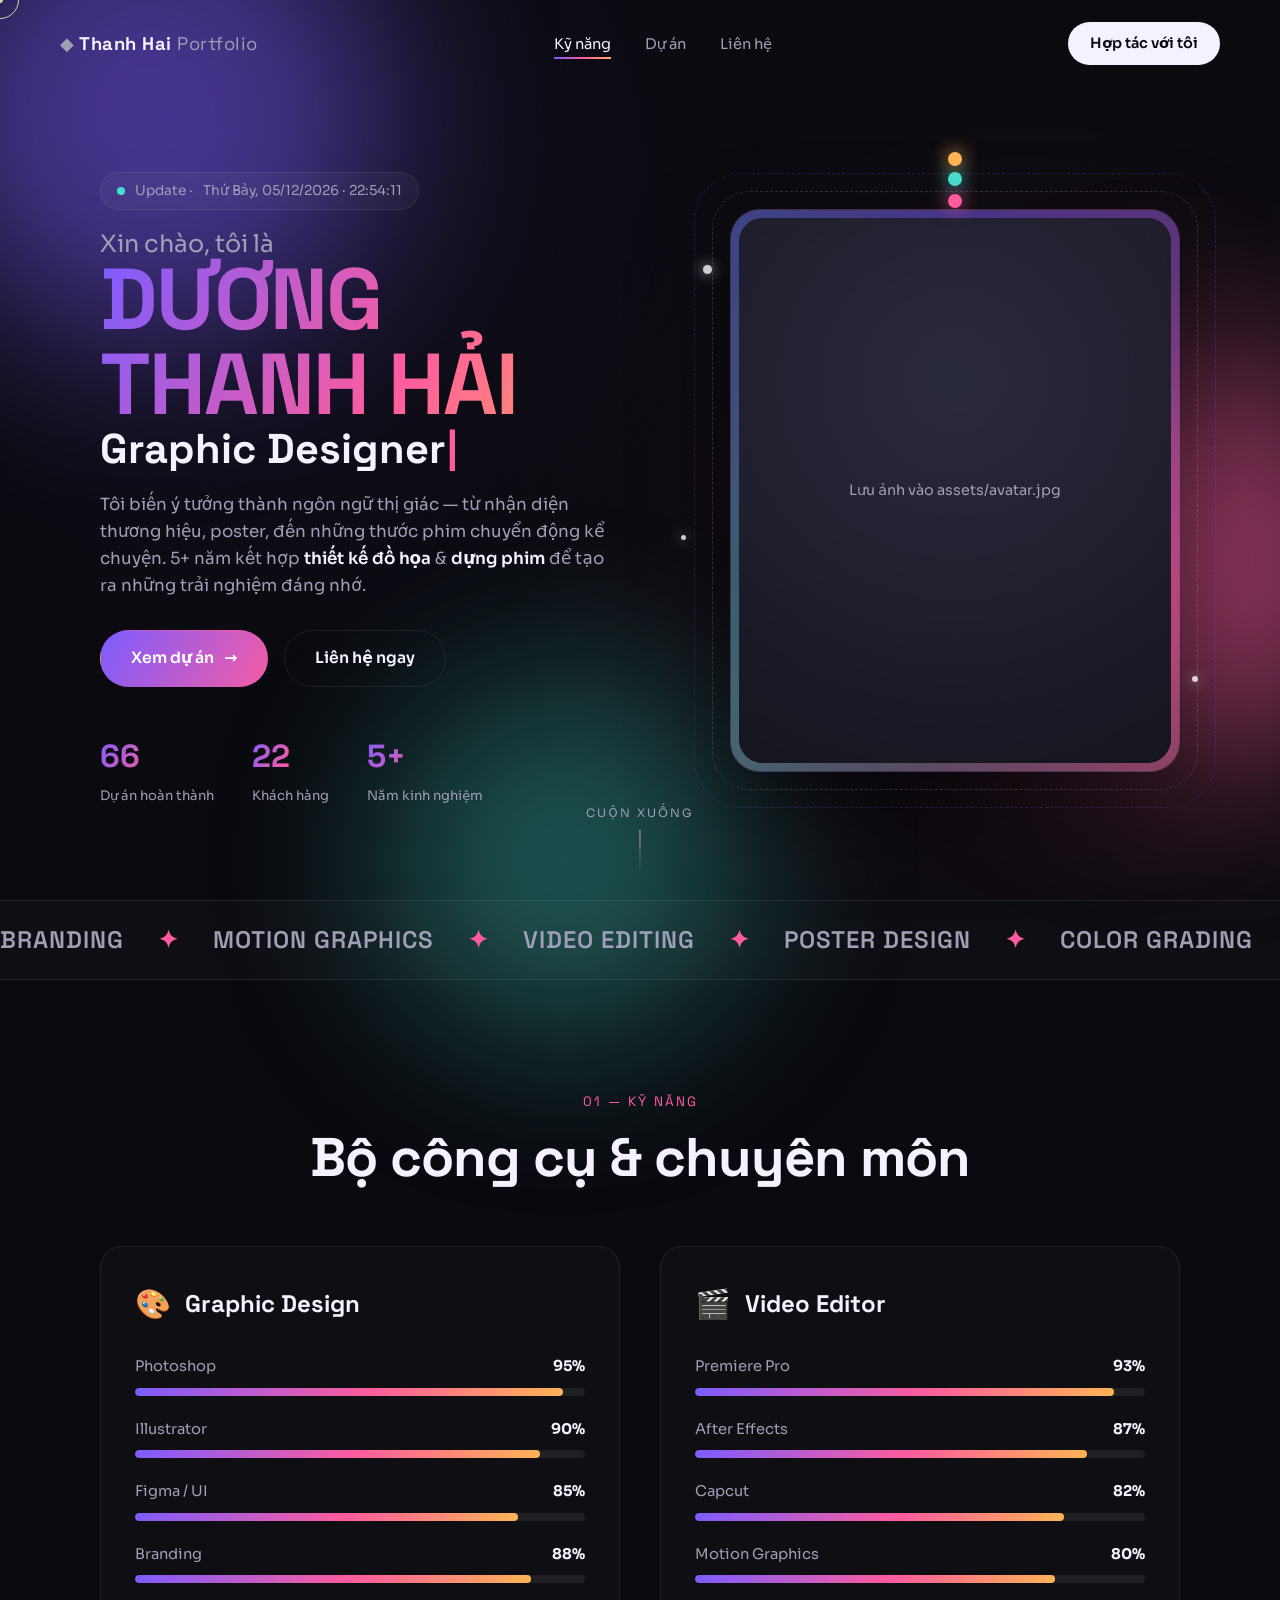
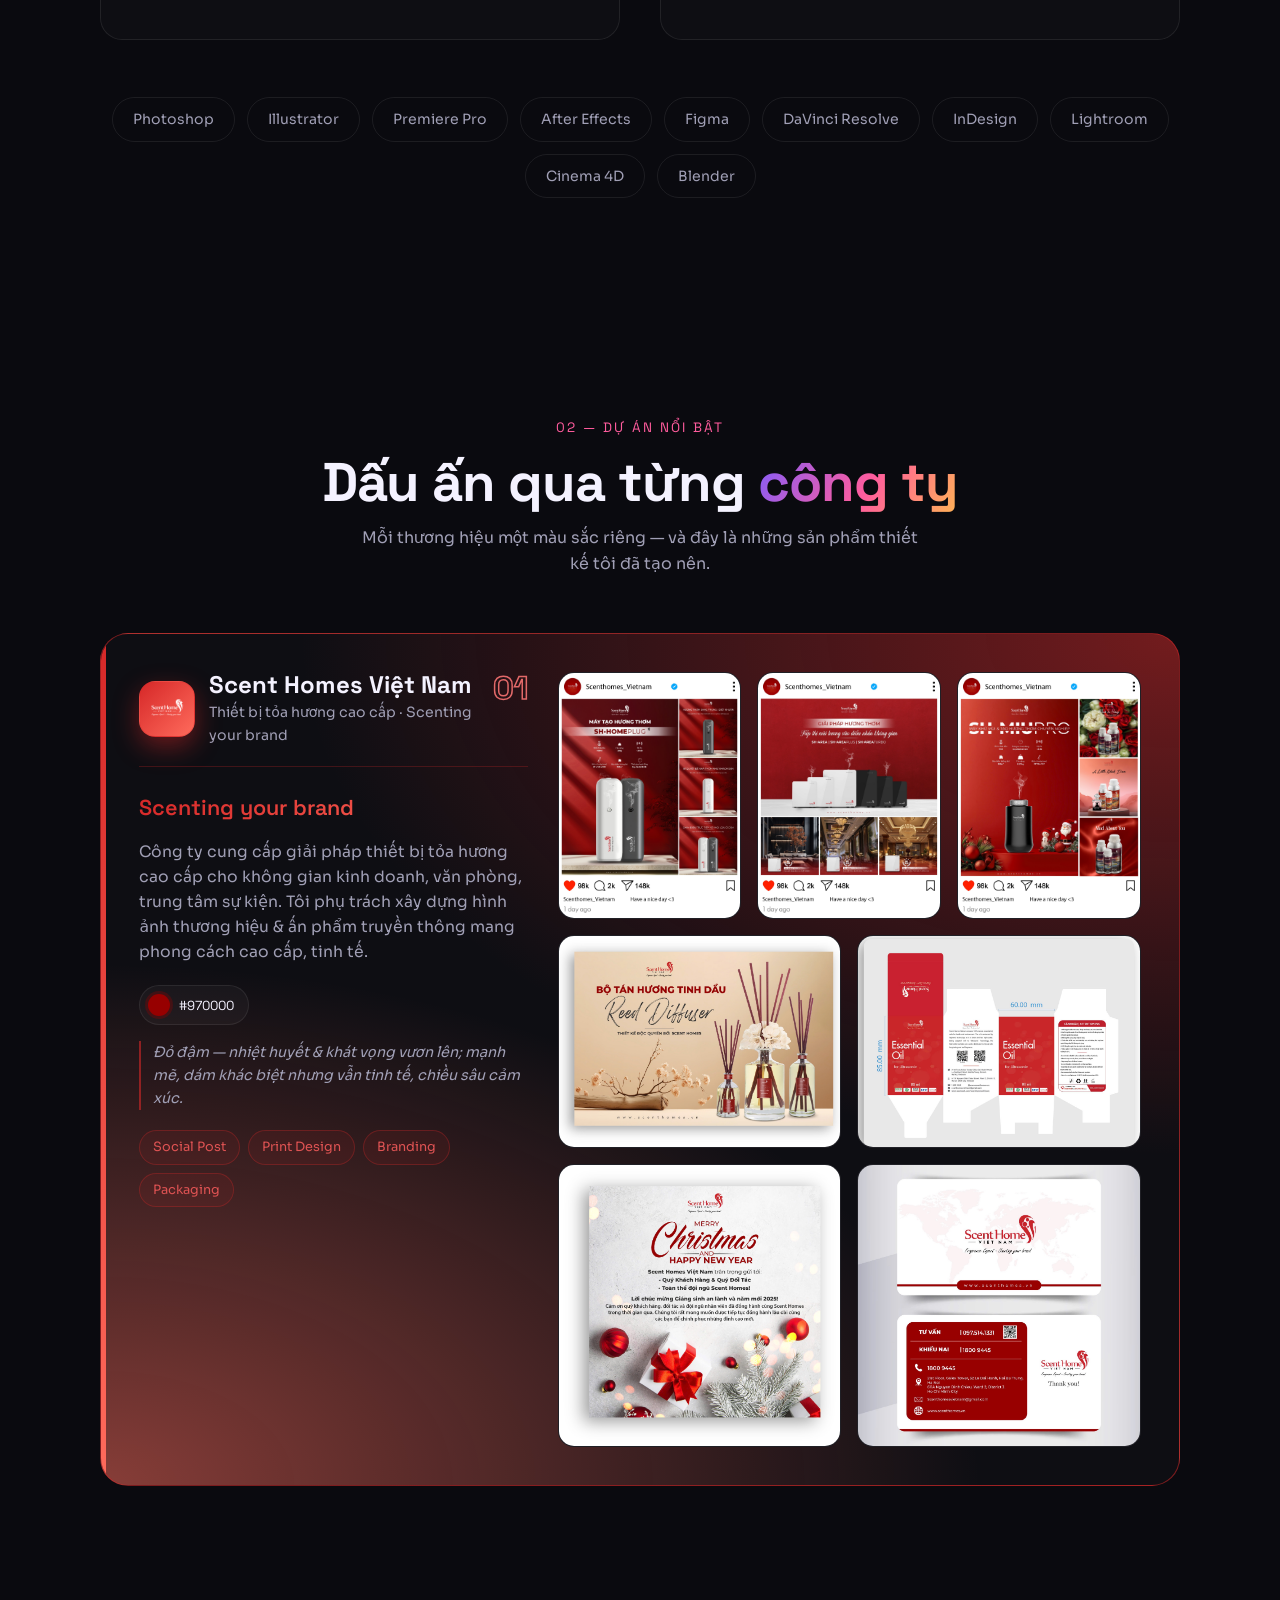
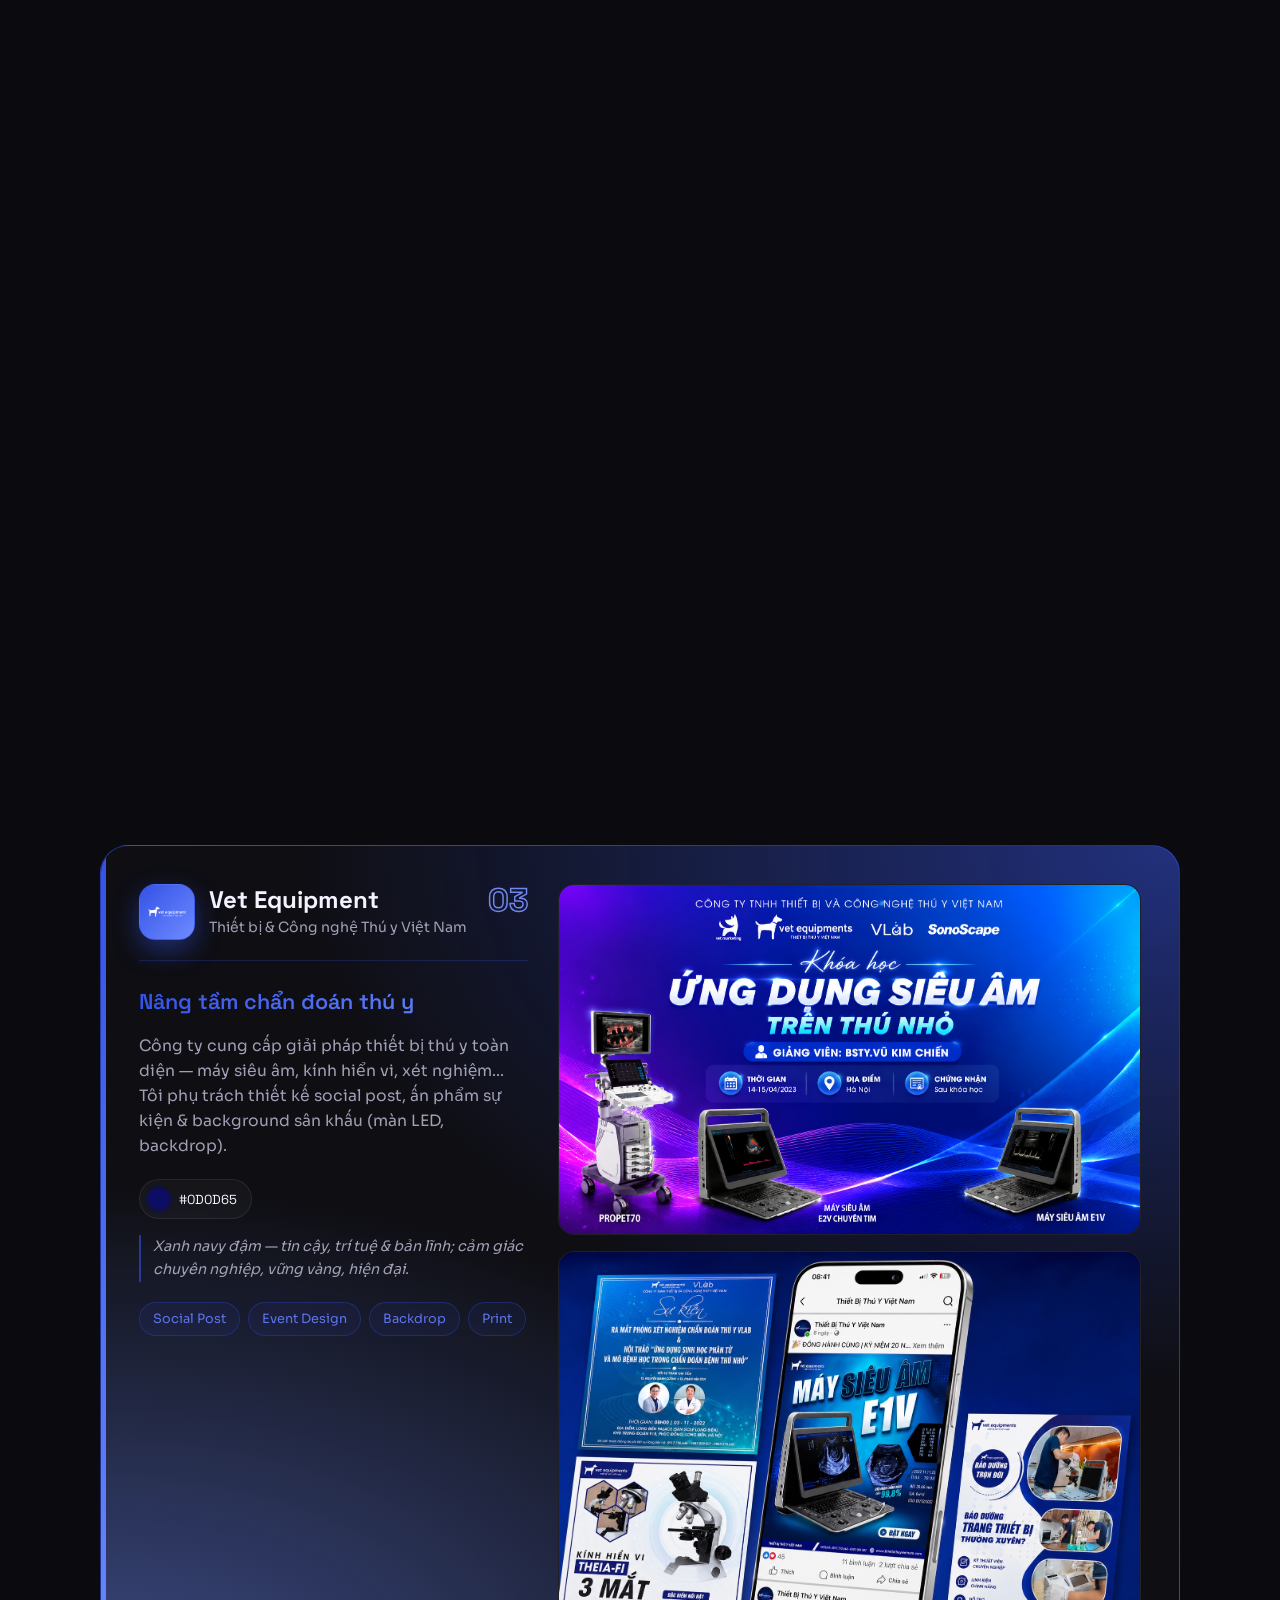
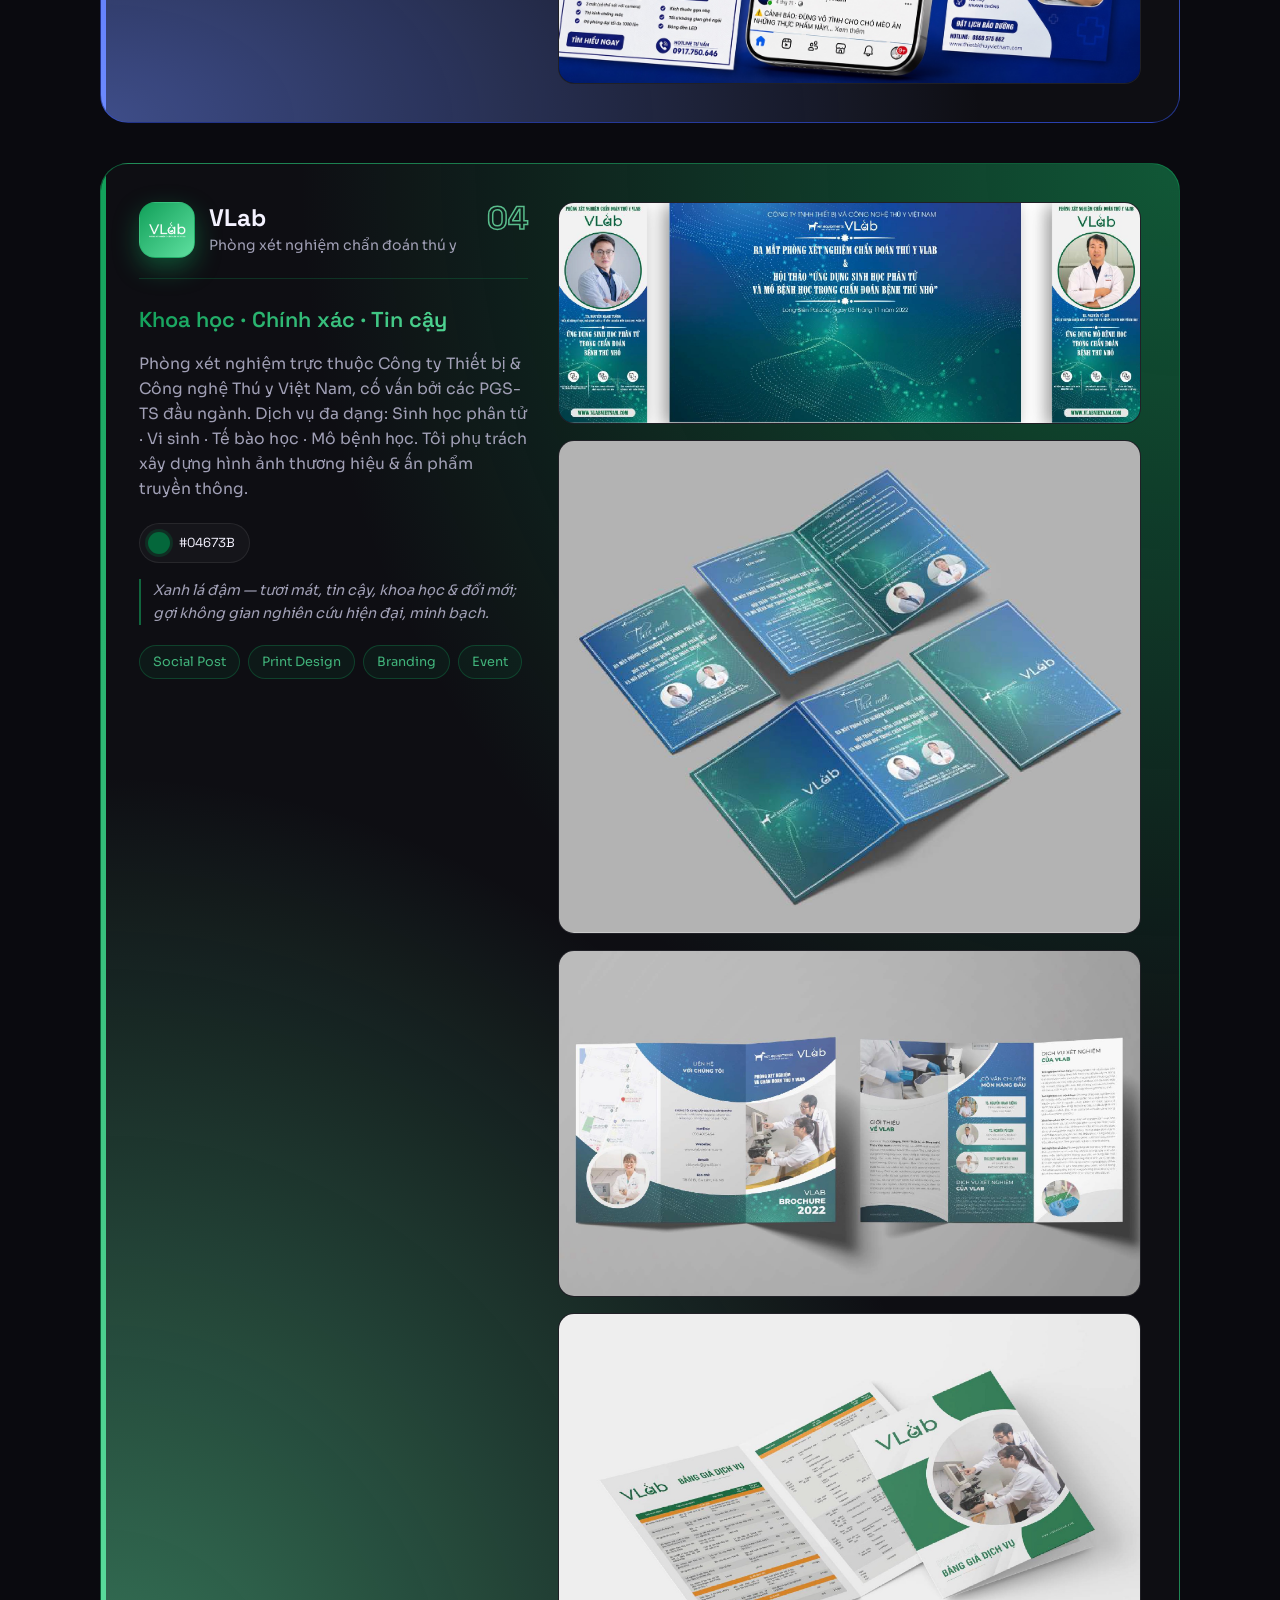
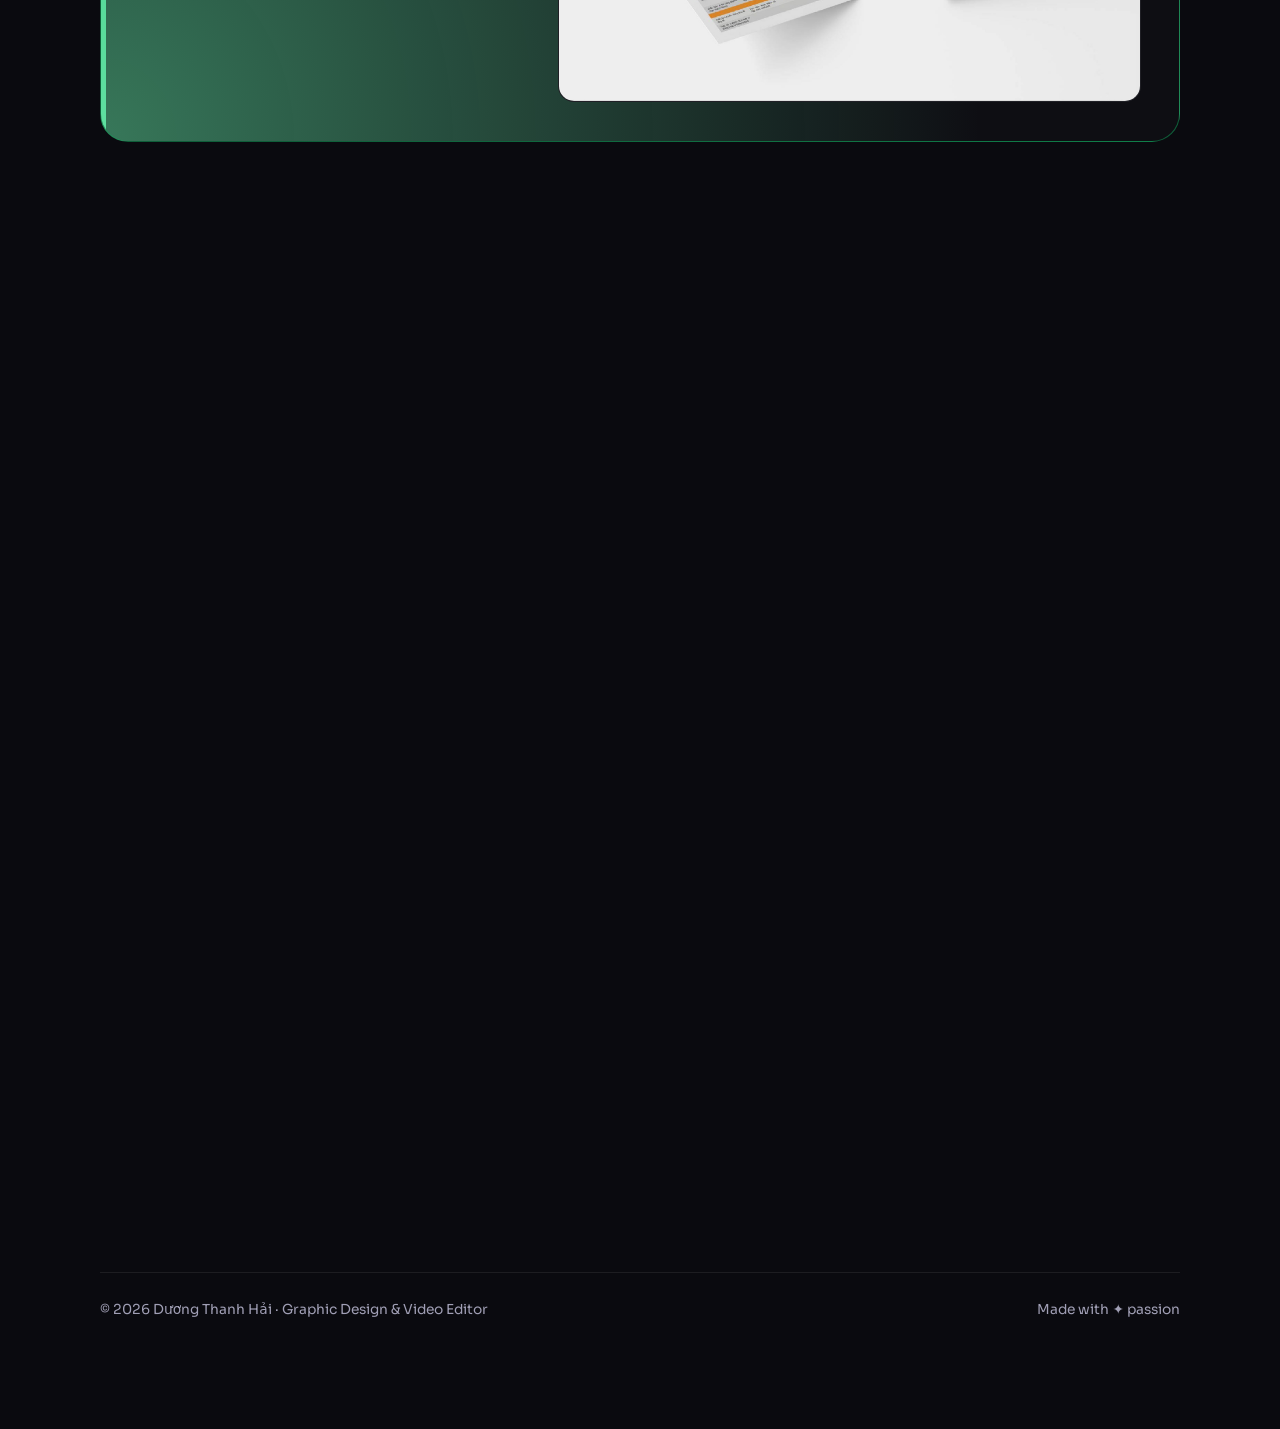
==== index.html @ 01767473 "update responsive" ====
<!DOCTYPE html>
<html lang="vi">
<head>
  <meta charset="UTF-8" />
  <meta name="viewport" content="width=device-width, initial-scale=1.0" />
  <title>Thanh Hai Portfolio</title>
  <meta name="description" content="Portfolio cá nhân — Graphic Designer & Video Editor. Sáng tạo thị giác, chuyển động và câu chuyện thương hiệu." />
  <link rel="preconnect" href="https://fonts.googleapis.com" />
  <link rel="preconnect" href="https://fonts.gstatic.com" crossorigin />
  <link href="https://fonts.googleapis.com/css2?family=Space+Grotesk:wght@400;500;600;700&family=Sora:wght@300;400;600;800&display=swap" rel="stylesheet" />
  <link rel="stylesheet" href="style.css" />
</head>
<body>
  <!-- Custom cursor -->
  <div class="cursor" id="cursor"></div>
  <div class="cursor-dot" id="cursorDot"></div>

  <!-- Scroll progress bar -->
  <div class="progress-bar" id="progressBar"></div>

  <!-- Animated background blobs -->
  <div class="bg-noise"></div>
  <div class="blob blob--1"></div>
  <div class="blob blob--2"></div>
  <div class="blob blob--3"></div>

  <!-- NAV -->
  <nav class="nav" id="nav">
    <a href="#hero" class="nav__logo">
      <span class="nav__logo-mark">◆</span> Thanh Hai<span> Portfolio</span>
    </a>
    <ul class="nav__links">
      <li><a href="#skills" data-nav>Kỹ năng</a></li>
      <li><a href="#work" data-nav>Dự án</a></li>
      <li><a href="#contact" data-nav>Liên hệ</a></li>
    </ul>
    <a href="#contact" class="nav__cta">Hợp tác với tôi</a>
    <button class="nav__burger" id="burger" aria-label="Menu"><span></span><span></span></button>
  </nav>

  <!-- ============ HERO / ABOUT ============ -->
  <header class="hero" id="hero">
    <div class="hero__grid">
      <!-- Left: text -->
      <div class="hero__intro">
        <p class="hero__eyebrow reveal" data-reveal>
          <span class="pulse-dot"></span> Update · <span id="liveDate">—</span>
        </p>
        <h1 class="hero__title">
          <span class="line reveal" data-reveal style="--d:.05s">Xin chào, tôi là</span>
          <span class="line reveal hero__name" data-reveal style="--d:.15s">DƯƠNG<br/>THANH HẢI</span>
          <span class="line reveal hero__role" data-reveal style="--d:.25s">
            <span class="rotator" id="rotator">Graphic Designer</span>
          </span>
        </h1>
        <p class="hero__bio reveal" data-reveal style="--d:.35s">
          Tôi biến ý tưởng thành ngôn ngữ thị giác — từ nhận diện thương hiệu,
          poster, đến những thước phim chuyển động kể chuyện. 5+ năm kết hợp
          <strong>thiết kế đồ họa</strong> &amp; <strong>dựng phim</strong> để tạo ra
          những trải nghiệm đáng nhớ.
        </p>
        <div class="hero__actions reveal" data-reveal style="--d:.45s">
          <a href="#work" class="btn btn--primary" data-magnetic>
            Xem dự án <span class="btn__arrow">→</span>
          </a>
          <a href="#contact" class="btn btn--ghost" data-magnetic>Liên hệ ngay</a>
        </div>
        <div class="hero__stats reveal" data-reveal style="--d:.55s">
          <div class="stat"><b data-count="120">0</b><span>Dự án hoàn thành</span></div>
          <div class="stat"><b data-count="48">0</b><span>Khách hàng</span></div>
          <div class="stat"><b data-count="5">0</b><span>Năm kinh nghiệm</span></div>
        </div>
      </div>

      <!-- Right: creative avatar -->
      <div class="hero__visual reveal" data-reveal style="--d:.3s">
        <div class="avatar" data-tilt>
          <div class="avatar__float">
            <div class="avatar__frame">
              <div class="avatar__glow"></div>
              <div class="avatar__img" id="avatarImg">
                <img src="assets/avatar.jpg" alt="Dương Thanh Hải — Graphic Designer & Video Editor" class="avatar__photo" onerror="this.style.display='none';this.parentNode.classList.add('avatar__img--empty');this.parentNode.setAttribute('data-empty','Lưu ảnh vào assets/avatar.jpg');" />
              </div>
            </div>
          </div>
          <!-- vòng xoay + chấm sáng bay quanh -->
          <div class="avatar__ring"></div>
          <div class="avatar__ring avatar__ring--2"></div>
          <div class="avatar__orbit"><span class="orbit-dot"></span></div>
          <div class="avatar__orbit avatar__orbit--2"><span class="orbit-dot orbit-dot--pink"></span></div>
          <div class="avatar__orbit avatar__orbit--3"><span class="orbit-dot orbit-dot--gold"></span></div>
          <span class="avatar__spark avatar__spark--1"></span>
          <span class="avatar__spark avatar__spark--2"></span>
          <span class="avatar__spark avatar__spark--3"></span>
        </div>
      </div>
    </div>

    <a href="#skills" class="scroll-cue" aria-label="Cuộn xuống">
      <span>Cuộn xuống</span>
      <span class="scroll-cue__line"></span>
    </a>
  </header>

  <!-- Marquee -->
  <div class="marquee" aria-hidden="true">
    <div class="marquee__track">
      <span>BRANDING</span><span>✦</span><span>MOTION GRAPHICS</span><span>✦</span>
      <span>VIDEO EDITING</span><span>✦</span><span>POSTER DESIGN</span><span>✦</span>
      <span>COLOR GRADING</span><span>✦</span><span>UI/UX</span><span>✦</span>
      <span>BRANDING</span><span>✦</span><span>MOTION GRAPHICS</span><span>✦</span>
      <span>VIDEO EDITING</span><span>✦</span><span>POSTER DESIGN</span><span>✦</span>
      <span>COLOR GRADING</span><span>✦</span><span>UI/UX</span><span>✦</span>
    </div>
  </div>

  <!-- ============ SKILLS ============ -->
  <section class="section skills" id="skills">
    <div class="skills__head">
      <span class="section__tag reveal" data-reveal>01 — Kỹ năng</span>
      <h2 class="section__title reveal" data-reveal>Bộ công cụ &amp; chuyên môn</h2>
    </div>

    <div class="skills__grid">
      <!-- Graphic Design column -->
      <div class="skillcol reveal" data-reveal>
        <div class="skillcol__head">
          <span class="skillcol__num">🎨</span>
          <h3>Graphic Design</h3>
        </div>
        <div class="bar" data-skill="95"><span class="bar__label">Photoshop <b>95%</b></span><span class="bar__track"><i></i></span></div>
        <div class="bar" data-skill="90"><span class="bar__label">Illustrator <b>90%</b></span><span class="bar__track"><i></i></span></div>
        <div class="bar" data-skill="85"><span class="bar__label">Figma / UI <b>85%</b></span><span class="bar__track"><i></i></span></div>
        <div class="bar" data-skill="88"><span class="bar__label">Branding <b>88%</b></span><span class="bar__track"><i></i></span></div>
      </div>

      <!-- Video Editor column -->
      <div class="skillcol reveal" data-reveal style="--d:.15s">
        <div class="skillcol__head">
          <span class="skillcol__num">🎬</span>
          <h3>Video Editor</h3>
        </div>
        <div class="bar" data-skill="93"><span class="bar__label">Premiere Pro <b>93%</b></span><span class="bar__track"><i></i></span></div>
        <div class="bar" data-skill="87"><span class="bar__label">After Effects <b>87%</b></span><span class="bar__track"><i></i></span></div>
        <div class="bar" data-skill="82"><span class="bar__label">Capcut <b>82%</b></span><span class="bar__track"><i></i></span></div>
        <div class="bar" data-skill="80"><span class="bar__label">Motion Graphics <b>80%</b></span><span class="bar__track"><i></i></span></div>
      </div>
    </div>

    <!-- tool tags -->
    <div class="toolbar reveal" data-reveal>
      <span>Photoshop</span><span>Illustrator</span><span>Premiere Pro</span>
      <span>After Effects</span><span>Figma</span><span>DaVinci Resolve</span>
      <span>InDesign</span><span>Lightroom</span><span>Cinema 4D</span><span>Blender</span>
    </div>
  </section>

  <!-- ============ WORK ============ -->
  <section class="section work" id="work">
    <div class="work__head">
      <span class="section__tag reveal" data-reveal>02 — Dự án nổi bật</span>
      <h2 class="section__title reveal" data-reveal>Dấu ấn qua từng <em>công ty</em></h2>
      <p class="work__sub reveal" data-reveal>Mỗi thương hiệu một màu sắc riêng — và đây là những sản phẩm thiết kế tôi đã tạo nên.</p>
    </div>

    <!-- ===== Company 01 · Scent Homes ===== -->
    <article class="company reveal" data-reveal style="--c1:#d62828;--c2:#ff6b5c">
      <div class="company__grid">
        <aside class="company__about">
          <div class="company__bar">
            <div class="company__id">
              <span class="company__logo" data-initials="SH">
                <img src="assets/projects/scent/logo.png" alt="Scent Homes logo" class="company__logo-img" onload="this.parentNode.classList.add('has-logo')" onerror="this.remove()" />
              </span>
              <div class="company__idtext">
                <h3 class="company__name">Scent Homes Việt Nam</h3>
                <p class="company__role">Thiết bị tỏa hương cao cấp · Scenting your brand</p>
              </div>
            </div>
            <div class="company__time">
              <span class="company__index">01</span>
            </div>
          </div>
          <p class="company__tagline">Scenting your brand</p>
          <p class="company__desc">
            Công ty cung cấp giải pháp thiết bị tỏa hương cao cấp cho không gian kinh doanh,
            văn phòng, trung tâm sự kiện. Tôi phụ trách xây dựng hình ảnh thương hiệu &amp;
            ấn phẩm truyền thông mang phong cách cao cấp, tinh tế.
          </p>
          <div class="company__colors">
            <button class="swatch" style="--s:#970000" data-copy="#970000"><i></i>#970000</button>
          </div>
          <p class="company__note">Đỏ đậm — nhiệt huyết &amp; khát vọng vươn lên; mạnh mẽ, dám khác biệt nhưng vẫn tinh tế, chiều sâu cảm xúc.</p>
          <div class="company__tags">
            <span>Social Post</span><span>Print Design</span><span>Branding</span><span>Packaging</span>
          </div>
        </aside>

        <div class="company__galleries">
          <!-- Hàng 3 cột: post Instagram -->
          <div class="company__gallery company__gallery--three">
            <figure class="shot shot--tall" data-tilt>
              <img src="assets/projects/scent/post1.jpg" alt="Scent Homes — social post SH-HomePlug" loading="lazy" onerror="this.style.display='none';this.parentNode.classList.add('shot--empty');this.parentNode.setAttribute('data-empty','post1.jpg');" />
              <figcaption><b>Social</b> Máy tạo hương SH-HomePlug</figcaption>
            </figure>
            <figure class="shot shot--tall" data-tilt>
              <img src="assets/projects/scent/post2.jpg" alt="Scent Homes — social post SH-MiuPro & tinh dầu" loading="lazy" onerror="this.style.display='none';this.parentNode.classList.add('shot--empty');this.parentNode.setAttribute('data-empty','post2.jpg');" />
              <figcaption><b>Social</b> SH-MiuPro &amp; bộ tinh dầu</figcaption>
            </figure>
            <figure class="shot shot--tall" data-tilt>
              <img src="assets/projects/scent/post3.jpg" alt="Scent Homes — social post giải pháp hương thơm" loading="lazy" onerror="this.style.display='none';this.parentNode.classList.add('shot--empty');this.parentNode.setAttribute('data-empty','post3.jpg');" />
              <figcaption><b>Social</b> Giải pháp hương thơm SH-Area</figcaption>
            </figure>
          </div>
          <!-- Hàng 2 cột: ấn phẩm in — nhóm theo tỉ lệ để khớp chiều cao -->
          <div class="company__gallery">
            <figure class="shot shot--land" data-tilt>
              <img src="assets/projects/scent/reed.jpg" alt="Scent Homes — bộ tán hương tinh dầu Reed Diffuser" loading="lazy" onerror="this.style.display='none';this.parentNode.classList.add('shot--empty');this.parentNode.setAttribute('data-empty','reed.jpg');" />
              <figcaption><b>Product</b> Bộ tán hương tinh dầu Reed Diffuser</figcaption>
            </figure>
            <figure class="shot shot--land" data-tilt>
              <img src="assets/projects/scent/packaging.jpg" alt="Scent Homes — bao bì hộp tinh dầu Essential Oil" loading="lazy" onerror="this.style.display='none';this.parentNode.classList.add('shot--empty');this.parentNode.setAttribute('data-empty','packaging.jpg');" />
              <figcaption><b>Packaging</b> Bao bì hộp tinh dầu Essential Oil</figcaption>
            </figure>
            <figure class="shot shot--sq" data-tilt>
              <img src="assets/projects/scent/christmas.jpg" alt="Scent Homes — thiệp Giáng sinh & Năm mới 2025" loading="lazy" onerror="this.style.display='none';this.parentNode.classList.add('shot--empty');this.parentNode.setAttribute('data-empty','christmas.jpg');" />
              <figcaption><b>Social</b> Thiệp Giáng sinh &amp; Năm mới 2025</figcaption>
            </figure>
            <figure class="shot shot--sq" data-tilt>
              <img src="assets/projects/scent/namecard.jpg" alt="Scent Homes — danh thiếp business card" loading="lazy" onerror="this.style.display='none';this.parentNode.classList.add('shot--empty');this.parentNode.setAttribute('data-empty','namecard.jpg');" />
              <figcaption><b>Branding</b> Danh thiếp (Business Card)</figcaption>
            </figure>
          </div>
        </div>
      </div>
    </article>

    <!-- ===== Company 02 · Dr Thành Sơn ===== -->
    <article class="company reveal" data-reveal style="--c1:#1CB2C1;--c2:#436F87">
      <div class="company__grid">
        <aside class="company__about">
          <div class="company__bar">
            <div class="company__id">
              <span class="company__logo" data-initials="TS">
                <img src="assets/projects/drts/logo.png" alt="Dr Thành Sơn logo" class="company__logo-img" onload="this.parentNode.classList.add('has-logo')" onerror="this.remove()" />
              </span>
              <div class="company__idtext">
                <h3 class="company__name">Dr Thành Sơn</h3>
                <p class="company__role">Phòng khám Sản Phụ khoa · Long Biên, Hà Nội</p>
              </div>
            </div>
            <div class="company__time">
              <span class="company__index">02</span>
            </div>
          </div>
          <p class="company__tagline">“Gieo mầm hạnh phúc”</p>
          <p class="company__desc">
            Hệ thống phòng khám sản phụ khoa tiên phong trong tư vấn hỗ trợ sinh sản.
            Tôi phụ trách xây dựng hình ảnh thương hiệu: social post, ấn phẩm in &amp; nội san.
          </p>
          <div class="company__colors">
            <button class="swatch" style="--s:#1CB2C1" data-copy="#1CB2C1"><i></i>#1CB2C1</button>
            <button class="swatch" style="--s:#436F87" data-copy="#436F87"><i></i>#436F87</button>
          </div>
          <p class="company__note">Sắc xanh của niềm tin &amp; hy vọng — dịu nhẹ, an tâm, tràn đầy sự sống.</p>
          <div class="company__tags">
            <span>Social Post</span><span>Print Design</span><span>Magazine</span><span>Branding</span>
          </div>
        </aside>

        <div class="company__gallery">
          <figure class="shot shot--wide" data-tilt>
            <img src="assets/projects/drts/pr1.png" alt="Dr Thành Sơn Magazine — nội san" loading="lazy" />
            <figcaption><b>Nội san</b> Dr Thành Sơn Magazine</figcaption>
          </figure>
          <figure class="shot" data-tilt>
            <img src="assets/projects/drts/sp1.png" alt="Social post — địa chỉ khám uy tín" loading="lazy" />
            <figcaption><b>Social</b> Địa chỉ khám uy tín</figcaption>
          </figure>
          <figure class="shot" data-tilt>
            <img src="assets/projects/drts/sp2.png" alt="Social post — hướng dẫn di chuyển" loading="lazy" />
            <figcaption><b>Social</b> Hướng dẫn di chuyển</figcaption>
          </figure>
          <figure class="shot" data-tilt>
            <img src="assets/projects/drts/sp3.png" alt="Social post — mách bạn địa chỉ tư vấn" loading="lazy" />
            <figcaption><b>Social</b> Mách bạn địa chỉ tư vấn</figcaption>
          </figure>
          <figure class="shot" data-tilt>
            <img src="assets/projects/drts/sp4.png" alt="Social post — thông tin bác sĩ" loading="lazy" />
            <figcaption><b>Social</b> Thông tin bác sĩ</figcaption>
          </figure>
        </div>
      </div>
    </article>

    <!-- ===== Company 03 · Vet Equipment ===== -->
    <article class="company reveal" data-reveal style="--c1:#3452e6;--c2:#6d8bff">
      <div class="company__grid">
        <aside class="company__about">
          <div class="company__bar">
            <div class="company__id">
              <span class="company__logo" data-initials="VE">
                <img src="assets/projects/vet/logo.png" alt="Vet Equipment logo" class="company__logo-img" onload="this.parentNode.classList.add('has-logo')" onerror="this.remove()" />
              </span>
              <div class="company__idtext">
                <h3 class="company__name">Vet Equipment</h3>
                <p class="company__role">Thiết bị &amp; Công nghệ Thú y Việt Nam</p>
              </div>
            </div>
            <div class="company__time">
              <span class="company__index">03</span>
            </div>
          </div>
          <p class="company__tagline">Nâng tầm chẩn đoán thú y</p>
          <p class="company__desc">
            Công ty cung cấp giải pháp thiết bị thú y toàn diện — máy siêu âm, kính hiển vi,
            xét nghiệm... Tôi phụ trách thiết kế social post, ấn phẩm sự kiện &amp;
            background sân khấu (màn LED, backdrop).
          </p>
          <div class="company__colors">
            <button class="swatch" style="--s:#0D0D65" data-copy="#0D0D65"><i></i>#0D0D65</button>
          </div>
          <p class="company__note">Xanh navy đậm — tin cậy, trí tuệ &amp; bản lĩnh; cảm giác chuyên nghiệp, vững vàng, hiện đại.</p>
          <div class="company__tags">
            <span>Social Post</span><span>Event Design</span><span>Backdrop</span><span>Print</span>
          </div>
        </aside>

        <div class="company__gallery">
          <figure class="shot shot--wide" data-tilt>
            <img src="assets/projects/vet/event.jpg" alt="Event Design — background màn LED & backdrop khoá học siêu âm" loading="lazy" onerror="this.style.display='none';this.parentNode.classList.add('shot--empty');this.parentNode.setAttribute('data-empty','event.jpg');" />
            <figcaption><b>Event</b> Background LED &amp; Backdrop · Khoá học siêu âm thú nhỏ</figcaption>
          </figure>
          <figure class="shot shot--wide" data-tilt>
            <img src="assets/projects/vet/social.jpg" alt="Social post — bộ ấn phẩm mạng xã hội Vet Equipment" loading="lazy" onerror="this.style.display='none';this.parentNode.classList.add('shot--empty');this.parentNode.setAttribute('data-empty','social.jpg');" />
            <figcaption><b>Social</b> Bộ ấn phẩm mạng xã hội (E1V · Sự kiện · Kính hiển vi · Bảo dưỡng)</figcaption>
          </figure>
        </div>
      </div>
    </article>

    <!-- ===== Company 04 · VLab ===== -->
    <article class="company reveal" data-reveal style="--c1:#12a05a;--c2:#5fe0a0">
      <div class="company__grid">
        <aside class="company__about">
          <div class="company__bar">
            <div class="company__id">
              <span class="company__logo" data-initials="VL">
                <img src="assets/projects/vlab/logo.png" alt="VLab logo" class="company__logo-img" onload="this.parentNode.classList.add('has-logo')" onerror="this.remove()" />
              </span>
              <div class="company__idtext">
                <h3 class="company__name">VLab</h3>
                <p class="company__role">Phòng xét nghiệm chẩn đoán thú y</p>
              </div>
            </div>
            <div class="company__time">
              <span class="company__index">04</span>
            </div>
          </div>
          <p class="company__tagline">Khoa học · Chính xác · Tin cậy</p>
          <p class="company__desc">
            Phòng xét nghiệm trực thuộc Công ty Thiết bị &amp; Công nghệ Thú y Việt Nam, cố vấn
            bởi các PGS-TS đầu ngành. Dịch vụ đa dạng: Sinh học phân tử · Vi sinh · Tế bào học ·
            Mô bệnh học. Tôi phụ trách xây dựng hình ảnh thương hiệu &amp; ấn phẩm truyền thông.
          </p>
          <div class="company__colors">
            <button class="swatch" style="--s:#04673B" data-copy="#04673B"><i></i>#04673B</button>
          </div>
          <p class="company__note">Xanh lá đậm — tươi mát, tin cậy, khoa học &amp; đổi mới; gợi không gian nghiên cứu hiện đại, minh bạch.</p>
          <div class="company__tags">
            <span>Social Post</span><span>Print Design</span><span>Branding</span><span>Event</span>
          </div>
        </aside>

        <div class="company__gallery">
          <figure class="shot shot--wide" data-tilt>
            <img src="assets/projects/vlab/backdrop.jpg" alt="VLab — backdrop & standee sự kiện ra mắt" loading="lazy" onerror="this.style.display='none';this.parentNode.classList.add('shot--empty');this.parentNode.setAttribute('data-empty','backdrop.jpg');" />
            <figcaption><b>Event</b> Backdrop &amp; Standee · Lễ ra mắt VLab</figcaption>
          </figure>
          <figure class="shot shot--wide" data-tilt>
            <img src="assets/projects/vlab/invite.jpg" alt="VLab — thư mời sự kiện" loading="lazy" onerror="this.style.display='none';this.parentNode.classList.add('shot--empty');this.parentNode.setAttribute('data-empty','invite.jpg');" />
            <figcaption><b>Print</b> Thư mời sự kiện ra mắt</figcaption>
          </figure>
          <figure class="shot shot--wide" data-tilt>
            <img src="assets/projects/vlab/brochure.jpg" alt="VLab — brochure giới thiệu 2022" loading="lazy" onerror="this.style.display='none';this.parentNode.classList.add('shot--empty');this.parentNode.setAttribute('data-empty','brochure.jpg');" />
            <figcaption><b>Print</b> Brochure giới thiệu 2022</figcaption>
          </figure>
          <figure class="shot shot--wide" data-tilt>
            <img src="assets/projects/vlab/pricelist.jpg" alt="VLab — bảng giá dịch vụ" loading="lazy" onerror="this.style.display='none';this.parentNode.classList.add('shot--empty');this.parentNode.setAttribute('data-empty','pricelist.jpg');" />
            <figcaption><b>Print</b> Bảng giá dịch vụ</figcaption>
          </figure>
        </div>
      </div>
    </article>

    <!-- ===== Next company placeholder ===== -->
    <div class="company company--next reveal" data-reveal>
      <span class="company__index">05</span>
      <p>Công ty tiếp theo sẽ được thêm vào đây — gửi tôi thông tin &amp; màu thương hiệu nhé.</p>
    </div>
  </section>

  <!-- ============ CONTACT ============ -->
  <section class="section contact" id="contact">
    <div class="contact__card reveal" data-reveal>
      <div class="contact__aura"></div>
      <span class="section__tag">03 — Liên hệ</span>
      <h2 class="contact__title">Cùng hợp tác<br/>tạo nên điều <em>tuyệt vời</em> nhé?</h2>
      <p class="contact__sub">Bạn có dự án, một ý tưởng cần thổi hồn, hay chỉ muốn chào hỏi? Gửi tin cho tôi — luôn sẵn sàng lắng nghe.</p>

      <a href="mailto:thanhhai.work.1998@gmail.com" class="contact__cta" data-magnetic>
        <span class="contact__cta-ic">✉</span>
        <span class="contact__cta-txt"><b>Gửi email cho tôi</b><span>thanhhai.work.1998@gmail.com</span></span>
        <span class="contact__cta-ar">→</span>
      </a>

      <div class="contact__socials">
        <a href="https://zalo.me/0979863798" class="social" target="_blank" rel="noopener" data-magnetic><span class="social__badge">Za</span>Zalo</a>
        <a href="https://www.facebook.com/duonghai0307/" class="social" target="_blank" rel="noopener" data-magnetic><span class="social__badge">Fb</span>Facebook</a>
        <a href="#contact" class="social" data-magnetic><span class="social__badge">Tg</span>Telegram</a>
        <a href="https://www.instagram.com/thanhhai_duong/" class="social" target="_blank" rel="noopener" data-magnetic><span class="social__badge">Ig</span>Instagram</a>
      </div>
    </div>
    <footer class="footer">
      <p>© 2026 Dương Thanh Hải · Graphic Design &amp; Video Editor</p>
      <p>Made with ✦ passion</p>
    </footer>
  </section>

  <!-- Lightbox popup -->
  <div class="lightbox" id="lightbox" aria-hidden="true">
    <button class="lightbox__close" id="lightboxClose" aria-label="Đóng">&times;</button>
    <button class="lightbox__nav lightbox__nav--prev" id="lightboxPrev" aria-label="Ảnh trước">&#8249;</button>
    <figure class="lightbox__stage">
      <img class="lightbox__img" id="lightboxImg" src="" alt="" />
      <figcaption class="lightbox__cap" id="lightboxCap"></figcaption>
    </figure>
    <button class="lightbox__nav lightbox__nav--next" id="lightboxNext" aria-label="Ảnh sau">&#8250;</button>
  </div>

  <script src="script.js"></script>
</body>
</html>
---- style.css ----
/* ============ RESET & TOKENS ============ */
*,*::before,*::after{box-sizing:border-box;margin:0;padding:0}
:root{
  --bg:#0a0a0f;
  --bg-2:#111119;
  --ink:#f4f2ff;
  --muted:#a09fb5;
  --line:rgba(255,255,255,.08);
  --violet:#7c5cff;
  --pink:#ff5c9d;
  --cyan:#3fe0d0;
  --grad:linear-gradient(120deg,#7c5cff,#ff5c9d 55%,#ffb454);
  --radius:22px;
  --maxw:1200px;
  --ease:cubic-bezier(.2,.7,.2,1);
}
html{scroll-behavior:smooth}
@media (prefers-reduced-motion:reduce){html{scroll-behavior:auto}}
body{
  font-family:'Sora',system-ui,sans-serif;
  background:var(--bg);color:var(--ink);
  line-height:1.6;overflow-x:hidden;
  -webkit-font-smoothing:antialiased;
}
a{color:inherit;text-decoration:none}
h1,h2,h3{font-family:'Space Grotesk',sans-serif;line-height:1.05;font-weight:700}
em{font-style:normal;background:var(--grad);-webkit-background-clip:text;background-clip:text;color:transparent}
::selection{background:var(--pink);color:#fff}

/* ============ CURSOR ============ */
.cursor,.cursor-dot{position:fixed;top:0;left:0;pointer-events:none;z-index:9999;border-radius:50%;mix-blend-mode:difference}
.cursor{width:38px;height:38px;border:1.5px solid #fff;transform:translate(-50%,-50%);transition:width .3s,height .3s,background .3s}
.cursor-dot{width:6px;height:6px;background:#fff;transform:translate(-50%,-50%)}
.cursor.grow{width:70px;height:70px;background:rgba(255,255,255,.1)}
@media (hover:none){.cursor,.cursor-dot{display:none}}

/* ============ PROGRESS BAR ============ */
.progress-bar{position:fixed;top:0;left:0;height:3px;width:0;z-index:1000;background:var(--grad);box-shadow:0 0 14px var(--violet)}

/* ============ BACKGROUND ============ */
.bg-noise{position:fixed;inset:0;z-index:-2;background:var(--bg);
  background-image:radial-gradient(circle at 20% 20%,rgba(124,92,255,.08),transparent 40%),
                   radial-gradient(circle at 80% 60%,rgba(255,92,157,.07),transparent 45%)}
.blob{position:fixed;z-index:-1;border-radius:50%;filter:blur(90px);opacity:.5;pointer-events:none}
.blob--1{width:460px;height:460px;background:var(--violet);top:-120px;left:-80px;animation:drift 18s var(--ease) infinite}
.blob--2{width:400px;height:400px;background:var(--pink);top:40%;right:-120px;animation:drift 22s var(--ease) infinite reverse}
.blob--3{width:360px;height:360px;background:var(--cyan);bottom:-140px;left:30%;opacity:.35;animation:drift 26s var(--ease) infinite}
@keyframes drift{0%,100%{transform:translate(0,0) scale(1)}33%{transform:translate(60px,-40px) scale(1.1)}66%{transform:translate(-40px,50px) scale(.95)}}

/* ============ NAV ============ */
.nav{position:fixed;top:0;left:0;right:0;z-index:900;display:flex;align-items:center;justify-content:space-between;
  padding:22px clamp(20px,5vw,60px);transition:padding .4s var(--ease),background .4s,backdrop-filter .4s}
.nav.scrolled{padding:14px clamp(20px,5vw,60px);background:rgba(10,10,15,.72);backdrop-filter:blur(14px);border-bottom:1px solid var(--line)}
.nav__logo{font-family:'Space Grotesk';font-weight:700;font-size:1.15rem;letter-spacing:.5px}
.nav__logo span{color:var(--muted);font-weight:400}
.nav__logo-mark{color:var(--pink)}
.nav__links{display:flex;gap:34px;list-style:none}
.nav__links a{font-size:.92rem;color:var(--muted);position:relative;transition:color .3s}
.nav__links a::after{content:'';position:absolute;left:0;bottom:-6px;width:0;height:2px;background:var(--grad);transition:width .35s var(--ease)}
.nav__links a:hover{color:var(--ink)}
.nav__links a:hover::after,.nav__links a.active::after{width:100%}
.nav__links a.active{color:var(--ink)}
.nav__cta{padding:10px 22px;border-radius:100px;background:var(--ink);color:#0a0a0f;font-weight:600;font-size:.9rem;transition:transform .3s,box-shadow .3s}
.nav__cta:hover{transform:translateY(-2px);box-shadow:0 10px 30px rgba(255,255,255,.2)}
.nav__burger{display:none;flex-direction:column;gap:6px;background:none;border:0;cursor:pointer}
.nav__burger span{width:26px;height:2px;background:var(--ink);transition:.3s}

/* ============ REVEAL ANIMATION ============ */
.reveal{opacity:0;transform:translateY(38px);transition:opacity .9s var(--ease) var(--d,0s),transform .9s var(--ease) var(--d,0s);will-change:transform,opacity}
.reveal.in{opacity:1;transform:none}
@media (prefers-reduced-motion:reduce){.reveal{opacity:1;transform:none;transition:none}}

/* ============ HERO ============ */
.hero{min-height:100vh;display:flex;flex-direction:column;justify-content:center;
  max-width:var(--maxw);margin:0 auto;padding:120px clamp(20px,5vw,60px) 40px;position:relative}
.hero__grid{display:grid;grid-template-columns:1.15fr .85fr;gap:50px;align-items:center}
.hero__eyebrow{display:inline-flex;align-items:center;gap:10px;font-size:.85rem;color:var(--muted);
  border:1px solid var(--line);padding:7px 16px;border-radius:100px;background:rgba(255,255,255,.03)}
.pulse-dot{width:8px;height:8px;border-radius:50%;background:var(--cyan);box-shadow:0 0 0 0 var(--cyan);animation:pulse 2s infinite}
@keyframes pulse{0%{box-shadow:0 0 0 0 rgba(63,224,208,.6)}70%{box-shadow:0 0 0 10px rgba(63,224,208,0)}100%{box-shadow:0 0 0 0 rgba(63,224,208,0)}}
.hero__title{margin:22px 0;display:flex;flex-direction:column}
.hero__title .line{overflow:hidden}
.hero__title .line:nth-child(1){font-size:clamp(1rem,2.4vw,1.5rem);font-weight:400;color:var(--muted);font-family:'Sora'}
.hero__name{font-size:clamp(2.6rem,7vw,5.4rem);line-height:.98;letter-spacing:-2px;background:var(--grad);-webkit-background-clip:text;background-clip:text;color:transparent}
.hero__role{font-size:clamp(1.4rem,4vw,2.6rem);color:var(--ink)}
.rotator{display:inline-block;position:relative}
.rotator::after{content:'|';color:var(--pink);animation:blink 1s steps(1) infinite;margin-left:2px}
@keyframes blink{50%{opacity:0}}
.hero__bio{max-width:520px;color:var(--muted);font-size:1.05rem;margin-bottom:30px}
.hero__bio strong{color:var(--ink);font-weight:600}
.hero__actions{display:flex;gap:16px;flex-wrap:wrap;margin-bottom:44px}
.btn{padding:15px 30px;border-radius:100px;font-weight:600;font-size:.98rem;display:inline-flex;align-items:center;gap:10px;transition:transform .35s var(--ease),box-shadow .35s,background .35s;cursor:pointer;border:1px solid transparent}
.btn--primary{background:var(--grad);color:#fff;background-size:200% 200%}
.btn--primary:hover{box-shadow:0 14px 40px rgba(124,92,255,.4);background-position:100% 0}
.btn__arrow{transition:transform .35s var(--ease)}
.btn--primary:hover .btn__arrow{transform:translateX(6px)}
.btn--ghost{border-color:var(--line);color:var(--ink)}
.btn--ghost:hover{background:rgba(255,255,255,.06);transform:translateY(-2px)}
.hero__stats{display:flex;gap:38px;flex-wrap:wrap}
.stat b{font-family:'Space Grotesk';font-size:2rem;display:block;background:var(--grad);-webkit-background-clip:text;background-clip:text;color:transparent}
.stat span{font-size:.82rem;color:var(--muted)}

/* Avatar */
.hero__visual{display:flex;justify-content:center}
.avatar{position:relative;width:min(450px,88vw);aspect-ratio:4/5;transform-style:preserve-3d}
.avatar__frame{position:absolute;inset:0;border-radius:30px;overflow:hidden;border:1px solid var(--line);
  background:linear-gradient(160deg,rgba(124,92,255,.25),rgba(255,92,157,.18));box-shadow:0 40px 90px rgba(0,0,0,.5)}
.avatar__glow{position:absolute;inset:-40%;background:conic-gradient(from 0deg,var(--violet),var(--pink),var(--cyan),var(--violet));animation:spin 8s linear infinite;opacity:.35;filter:blur(20px)}
@keyframes spin{to{transform:rotate(360deg)}}
.avatar__img{position:absolute;inset:8px;border-radius:24px;overflow:hidden;background:radial-gradient(circle at 50% 30%,#2a2a3d,#15151f);display:flex;align-items:flex-end;justify-content:center}
.avatar__svg{width:100%;height:100%;object-fit:cover}
.avatar__photo{width:100%;height:100%;object-fit:cover;object-position:center top;display:block;filter:contrast(1.03) saturate(1.05)}
.avatar__img--empty::after{content:attr(data-empty);position:absolute;inset:0;display:flex;align-items:center;justify-content:center;text-align:center;padding:24px;color:var(--muted);font-size:.9rem;background:radial-gradient(circle at 50% 30%,#2a2a3d,#15151f)}
/* Khung ảnh trôi bồng bềnh + nghiêng nhẹ */
.avatar__float{position:absolute;inset:0;animation:avatarBob 6s ease-in-out infinite;will-change:transform}
@keyframes avatarBob{0%,100%{transform:translateY(0) rotate(0deg)}50%{transform:translateY(-18px) rotate(1.4deg)}}

/* Hai vòng nét đứt xoay ngược chiều */
.avatar__ring{position:absolute;inset:-18px;border:1.5px dashed rgba(255,255,255,.15);border-radius:38px;animation:spin 30s linear infinite}
.avatar__ring--2{inset:-36px;border-color:rgba(124,92,255,.22);border-radius:48px;animation:spin 46s linear infinite reverse}

/* Chấm sáng bay quanh theo quỹ đạo */
.avatar__orbit{position:absolute;inset:-30px;border-radius:50%;animation:spin 13s linear infinite;pointer-events:none;z-index:2}
.avatar__orbit--2{inset:-8px;animation-duration:9s;animation-direction:reverse}
.avatar__orbit--3{inset:-50px;animation-duration:18s}
.orbit-dot{position:absolute;top:-7px;left:50%;width:14px;height:14px;border-radius:50%;transform:translateX(-50%);
  background:var(--cyan);box-shadow:0 0 18px var(--cyan)}
.orbit-dot--pink{background:var(--pink);box-shadow:0 0 18px var(--pink)}
.orbit-dot--gold{background:#ffb454;box-shadow:0 0 18px #ffb454}

/* Đốm sáng lấp lánh */
.avatar__spark{position:absolute;width:9px;height:9px;border-radius:50%;background:#fff;opacity:.8;
  box-shadow:0 0 14px #fff;z-index:2;animation:twinkle 3.4s ease-in-out infinite}
.avatar__spark--1{top:10%;left:-6%}
.avatar__spark--2{bottom:16%;right:-4%;width:6px;height:6px;animation-delay:1.1s}
.avatar__spark--3{top:58%;left:-11%;width:5px;height:5px;animation-delay:2.2s}
@keyframes twinkle{0%,100%{opacity:.12;transform:scale(.5)}50%{opacity:1;transform:scale(1.35)}}

@media (prefers-reduced-motion:reduce){
  .avatar__float,.avatar__ring,.avatar__ring--2,.avatar__orbit,.avatar__spark{animation:none}
}

.scroll-cue{position:absolute;bottom:26px;left:50%;transform:translateX(-50%);display:flex;flex-direction:column;align-items:center;gap:8px;color:var(--muted);font-size:.72rem;letter-spacing:2px;text-transform:uppercase}
.scroll-cue__line{width:1px;height:44px;background:linear-gradient(var(--muted),transparent);position:relative;overflow:hidden}
.scroll-cue__line::after{content:'';position:absolute;top:0;left:0;width:100%;height:40%;background:var(--pink);animation:cue 2s var(--ease) infinite}
@keyframes cue{0%{transform:translateY(-100%)}100%{transform:translateY(300%)}}

/* ============ MARQUEE ============ */
.marquee{overflow:hidden;border-block:1px solid var(--line);padding:20px 0;background:rgba(255,255,255,.02)}
.marquee__track{display:flex;gap:34px;width:max-content;animation:scrollx 26s linear infinite;font-family:'Space Grotesk';font-weight:600;font-size:1.5rem;letter-spacing:1px}
.marquee__track span{color:var(--muted)}
.marquee__track span:nth-child(even){color:var(--pink)}
@keyframes scrollx{to{transform:translateX(-50%)}}

/* ============ SECTIONS ============ */
.section{max-width:var(--maxw);margin:0 auto;padding:clamp(80px,12vh,140px) clamp(20px,5vw,60px)}
.section__tag{font-family:'Space Grotesk';font-size:.85rem;letter-spacing:2px;text-transform:uppercase;color:var(--pink);display:inline-block;margin-bottom:16px}
.section__title{font-size:clamp(2rem,5vw,3.4rem);letter-spacing:-1px}

/* ABOUT */
.about__grid{display:grid;grid-template-columns:.9fr 1.1fr;gap:60px}
.about__lead{font-size:1.25rem;color:var(--ink);margin-bottom:44px;max-width:600px}
.about__cards{display:grid;gap:18px}
.acard{padding:26px;border-radius:var(--radius);border:1px solid var(--line);background:rgba(255,255,255,.02);transition:transform .4s var(--ease),border-color .4s,background .4s}
.acard:hover{transform:translateY(-6px);border-color:rgba(124,92,255,.5);background:rgba(124,92,255,.06)}
.acard__icon{font-size:1.8rem;display:block;margin-bottom:12px}
.acard h3{font-size:1.25rem;margin-bottom:8px}
.acard p{color:var(--muted);font-size:.96rem}

/* SKILLS */
.skills__head{text-align:center;margin-bottom:60px}
.skills__grid{display:grid;grid-template-columns:1fr 1fr;gap:40px}
.skillcol{padding:34px;border-radius:var(--radius);border:1px solid var(--line);background:rgba(255,255,255,.02)}
.skillcol__head{display:flex;align-items:center;gap:14px;margin-bottom:28px}
.skillcol__num{font-size:1.8rem}
.skillcol__head h3{font-size:1.5rem}
.bar{margin-bottom:22px}
.bar__label{display:flex;justify-content:space-between;font-size:.92rem;margin-bottom:9px;color:var(--muted)}
.bar__label b{color:var(--ink)}
.bar__track{display:block;height:8px;border-radius:100px;background:rgba(255,255,255,.07);overflow:hidden}
.bar__track i{display:block;height:100%;width:0;border-radius:100px;background:var(--grad);transition:width 1.3s var(--ease)}
.toolbar{display:flex;flex-wrap:wrap;gap:12px;justify-content:center;margin-top:56px}
.toolbar span{padding:10px 20px;border-radius:100px;border:1px solid var(--line);font-size:.88rem;color:var(--muted);transition:.3s;cursor:default}
.toolbar span:hover{color:var(--ink);border-color:var(--pink);transform:translateY(-3px)}

/* WORK */
.work__head{text-align:center;margin-bottom:56px}
.work__sub{color:var(--muted);max-width:560px;margin:14px auto 0}

/* --- Company cluster (themed by --c1 / --c2) --- */
.company{--c1:#7c5cff;--c2:#ff5c9d;position:relative;margin-bottom:40px;padding:clamp(22px,3vw,40px);
  border-radius:28px;border:1px solid color-mix(in srgb,var(--c1) 55%,transparent);
  background:
    radial-gradient(120% 90% at 100% 0%,color-mix(in srgb,var(--c1) 50%,transparent),transparent 68%),
    radial-gradient(120% 90% at 0% 100%,color-mix(in srgb,var(--c2) 50%,transparent),transparent 68%),
    rgba(255,255,255,.02);
  overflow:clip}
.company::before{content:'';position:absolute;left:0;top:0;bottom:0;width:5px;background:linear-gradient(var(--c1),var(--c2))}
.company__bar{display:flex;justify-content:space-between;align-items:flex-start;gap:14px;margin-bottom:24px;padding-bottom:20px;border-bottom:1px solid color-mix(in srgb,var(--c1) 25%,transparent)}
.company__id{display:flex;align-items:center;gap:14px}
/* Logo: hiện ảnh nếu có (assets/projects/<slug>/logo.png), không thì hiện chữ viết tắt */
.company__logo{position:relative;flex-shrink:0;width:56px;height:56px;border-radius:16px;overflow:hidden;background:linear-gradient(135deg,var(--c1),var(--c2));box-shadow:0 10px 26px color-mix(in srgb,var(--c1) 45%,transparent)}
.company__logo::before{content:attr(data-initials);position:absolute;inset:0;display:grid;place-items:center;font-family:'Space Grotesk';font-weight:700;font-size:1.3rem;color:#fff}
/* Khi có logo: nền tối trung tính để logo (thường màu trắng) nổi rõ, tách khỏi màu thương hiệu */
.company__logo.has-logo{border:1px solid color-mix(in srgb,var(--c1) 30%,transparent)}
.company__logo.has-logo::before{display:none}
.company__logo-img{position:absolute;inset:0;width:100%;height:100%;object-fit:contain;padding:6px}
.company__name{font-size:1.5rem;line-height:1.12}
.company__role{color:var(--muted);font-size:.88rem;margin-top:2px}
.company__time{text-align:right;display:flex;align-items:center;gap:14px}
.company__index{font-family:'Space Grotesk';font-size:2rem;font-weight:700;line-height:1;color:transparent;-webkit-text-stroke:1.5px color-mix(in srgb,var(--c1) 70%,#fff);background:none}
.company__period{font-size:.9rem;color:var(--ink);border:1px solid color-mix(in srgb,var(--c1) 40%,transparent);padding:7px 14px;border-radius:100px;background:color-mix(in srgb,var(--c1) 10%,transparent)}

.company__grid{display:grid;grid-template-columns:.8fr 1.2fr;gap:30px;align-items:start}
.company__about{position:sticky;top:100px;align-self:start}
.company__tagline{font-family:'Space Grotesk';font-size:1.35rem;font-weight:600;
  background:linear-gradient(120deg,var(--c1),var(--c2));-webkit-background-clip:text;background-clip:text;color:transparent;margin-bottom:14px}
.company__desc{color:var(--muted);font-size:.98rem;margin-bottom:20px}
.company__colors{display:flex;gap:12px;flex-wrap:wrap;margin-bottom:16px}
.swatch{display:inline-flex;align-items:center;gap:9px;padding:8px 14px 8px 8px;border-radius:100px;
  border:1px solid var(--line);background:rgba(255,255,255,.03);color:var(--ink);font-family:'Space Grotesk';font-size:.82rem;cursor:pointer;transition:transform .3s var(--ease),border-color .3s}
.swatch i{width:22px;height:22px;border-radius:50%;background:var(--s);box-shadow:0 0 0 3px color-mix(in srgb,var(--s) 30%,transparent)}
.swatch:hover{transform:translateY(-2px);border-color:var(--s)}
.swatch.copied{border-color:var(--s)}
.company__note{color:var(--muted);font-size:.9rem;font-style:italic;border-left:2px solid color-mix(in srgb,var(--c1) 60%,transparent);padding-left:12px;margin-bottom:20px}
.company__tags{display:flex;flex-wrap:wrap;gap:8px}
.company__tags span{font-size:.8rem;padding:6px 13px;border-radius:100px;color:color-mix(in srgb,var(--c1) 80%,#fff);border:1px solid color-mix(in srgb,var(--c1) 30%,transparent);background:color-mix(in srgb,var(--c1) 8%,transparent)}

.company__gallery{display:grid;grid-template-columns:1fr 1fr;gap:16px}
/* Lưới 3 cột kiểu feed Instagram (post dọc) */
.company__gallery--three{grid-template-columns:repeat(3,1fr);align-items:start}
.shot{position:relative;border-radius:16px;overflow:hidden;border:1px solid var(--line);background:#0d0d14;cursor:pointer;
  transition:transform .5s var(--ease),box-shadow .5s;transform-style:preserve-3d}
.shot--wide{grid-column:1/-1}
/* Ảnh nhỏ dùng chung một tỉ lệ khung để khớp nhau */
.shot img{width:100%;height:100%;object-fit:cover;object-position:center;display:block;aspect-ratio:3/2;transition:transform .6s var(--ease)}
/* Ảnh nội san khổ rộng hiện đầy đủ, không cắt */
.shot--wide img{height:auto;object-fit:contain;aspect-ratio:auto}
/* Ảnh dọc (post Instagram) hiện đầy đủ, không cắt */
.shot--tall img{height:auto;object-fit:contain;aspect-ratio:auto}
/* Ô chiếm 2 cột trong lưới 3 cột */
.shot--span2{grid-column:span 2}
/* Nhiều lưới trong cùng cột gallery */
.company__galleries{display:flex;flex-direction:column;gap:16px}
/* Ô đồng nhất theo tỉ lệ để khớp chiều cao trong cùng hàng */
.shot--land{aspect-ratio:4/3}
.shot--sq{aspect-ratio:1/1}
.shot--land img,.shot--sq img{width:100%;height:100%;object-fit:cover;object-position:center;aspect-ratio:auto}
.shot:hover{box-shadow:0 24px 50px rgba(0,0,0,.5)}
.shot:hover img{transform:scale(1.06)}
/* Ô chờ ảnh (khi file chưa tồn tại) */
.shot--empty{aspect-ratio:3/2;cursor:default}
.shot--wide.shot--empty{aspect-ratio:16/9}
.shot--tall.shot--empty{aspect-ratio:3/4}
.shot--empty::after{content:'Lưu ảnh: 'attr(data-empty);position:absolute;inset:0;display:flex;align-items:center;justify-content:center;
  text-align:center;padding:20px;color:var(--muted);font-size:.85rem;font-family:'Space Grotesk';
  background:repeating-linear-gradient(45deg,rgba(255,255,255,.03),rgba(255,255,255,.03) 12px,transparent 12px,transparent 24px)}
.shot figcaption{position:absolute;left:0;right:0;bottom:0;padding:26px 14px 12px;font-size:.85rem;color:#fff;
  background:linear-gradient(transparent,rgba(0,0,0,.8));transform:translateY(8px);opacity:0;transition:.4s var(--ease)}
.shot figcaption b{color:color-mix(in srgb,var(--c1) 75%,#fff);font-weight:700;margin-right:6px}
.shot:hover figcaption{transform:none;opacity:1}

.company--next{display:flex;align-items:center;gap:20px;padding:30px;border-style:dashed;--c1:#7c5cff;--c2:#3fe0d0}
.company--next .company__index{-webkit-text-stroke:1.5px rgba(255,255,255,.3)}
.company--next p{color:var(--muted)}

/* ===== Hiệu ứng cuộn cho cụm công ty (panel phóng nhẹ + nội dung stagger) ===== */
.company.reveal{transform:translateY(48px) scale(.985)}
.company.reveal.in{transform:none}

/* Nội dung cột trái + ảnh gallery: ẩn trước, hiện lần lượt khi cụm vào khung nhìn */
.company__about > *,
.company__gallery .shot{opacity:0}
.company.in .company__about > *{opacity:1;animation:companyItemIn .65s var(--ease) backwards}
.company.in .company__gallery .shot{opacity:1;animation:companyShotIn .7s var(--ease) backwards}

/* Độ trễ tăng dần — khối thông tin trái */
.company.in .company__about > *:nth-child(1){animation-delay:.10s}
.company.in .company__about > *:nth-child(2){animation-delay:.18s}
.company.in .company__about > *:nth-child(3){animation-delay:.26s}
.company.in .company__about > *:nth-child(4){animation-delay:.34s}
.company.in .company__about > *:nth-child(5){animation-delay:.42s}
.company.in .company__about > *:nth-child(6){animation-delay:.50s}

/* Độ trễ tăng dần — ảnh gallery (reset theo từng lưới) */
.company.in .company__gallery .shot:nth-child(1){animation-delay:.20s}
.company.in .company__gallery .shot:nth-child(2){animation-delay:.30s}
.company.in .company__gallery .shot:nth-child(3){animation-delay:.40s}
.company.in .company__gallery .shot:nth-child(4){animation-delay:.50s}
.company.in .company__gallery .shot:nth-child(5){animation-delay:.60s}
.company.in .company__gallery .shot:nth-child(6){animation-delay:.68s}
.company.in .company__gallery .shot:nth-child(7){animation-delay:.76s}

@keyframes companyItemIn{from{opacity:0;transform:translateY(22px)}to{opacity:1;transform:none}}
@keyframes companyShotIn{from{opacity:0;transform:translateY(32px) scale(.96)}to{opacity:1;transform:none}}

@media (prefers-reduced-motion:reduce){
  .company__about > *,
  .company__gallery .shot{opacity:1}
  .company.in .company__about > *,
  .company.in .company__gallery .shot{animation:none}
  .company.reveal{transform:none}
}

/* CONTACT */
.contact{text-align:center}
.contact__card{position:relative;max-width:820px;margin:0 auto;padding:clamp(36px,6vw,72px) clamp(24px,5vw,64px);
  border-radius:32px;border:1px solid var(--line);overflow:hidden;
  background:radial-gradient(120% 130% at 50% -10%,rgba(124,92,255,.16),transparent 55%),rgba(255,255,255,.02)}
/* Vầng sáng gradient xoay phía sau */
.contact__aura{position:absolute;left:50%;top:-30%;width:120%;aspect-ratio:1;transform:translateX(-50%);z-index:-1;pointer-events:none;
  background:conic-gradient(from 0deg,var(--violet),var(--pink),var(--cyan),#ffb454,var(--violet));
  filter:blur(80px);opacity:.28;animation:spin 14s linear infinite}
.contact__title{font-size:clamp(2rem,6vw,3.6rem);letter-spacing:-1.5px;margin:16px 0 18px;line-height:1.05}
.contact__sub{color:var(--muted);font-size:1.05rem;max-width:520px;margin:0 auto 34px}

/* Nút email nổi bật */
.contact__cta{display:inline-flex;align-items:center;gap:18px;text-align:left;
  padding:14px 18px 14px 14px;border-radius:100px;border:1px solid var(--line);
  background:rgba(255,255,255,.04);backdrop-filter:blur(8px);
  transition:transform .35s var(--ease),box-shadow .35s,border-color .35s,background .35s}
.contact__cta:hover{transform:translateY(-3px);border-color:transparent;background:rgba(255,255,255,.06);
  box-shadow:0 18px 50px rgba(124,92,255,.4)}
.contact__cta-ic{width:52px;height:52px;flex-shrink:0;border-radius:50%;display:grid;place-items:center;font-size:1.3rem;color:#fff;
  background:var(--grad);background-size:180% 180%;box-shadow:0 8px 22px rgba(255,92,157,.4);transition:background-position .5s}
.contact__cta:hover .contact__cta-ic{background-position:100% 0}
.contact__cta-txt{display:flex;flex-direction:column;line-height:1.25}
.contact__cta-txt b{font-family:'Space Grotesk';font-size:1.05rem}
.contact__cta-txt span{font-size:.92rem;color:var(--muted)}
.contact__cta-ar{font-size:1.3rem;color:var(--muted);padding-right:8px;transition:transform .35s var(--ease),color .35s}
.contact__cta:hover .contact__cta-ar{transform:translateX(6px);color:var(--ink)}

/* Social pill */
.contact__socials{display:flex;gap:14px;justify-content:center;flex-wrap:wrap;margin-top:40px}
.social{display:inline-flex;align-items:center;gap:10px;padding:8px 18px 8px 8px;border-radius:100px;
  border:1px solid var(--line);color:var(--muted);font-weight:500;font-size:.92rem;
  transition:transform .3s var(--ease),color .3s,border-color .3s,background .3s}
.social__badge{width:30px;height:30px;border-radius:50%;display:grid;place-items:center;
  font-family:'Space Grotesk';font-weight:700;font-size:.78rem;color:var(--ink);
  background:rgba(255,255,255,.06);transition:.3s}
.social:hover{transform:translateY(-3px);color:var(--ink);border-color:transparent;background:rgba(255,255,255,.05)}
.social:hover .social__badge{background:var(--grad);color:#fff}
.footer{display:flex;justify-content:space-between;flex-wrap:wrap;gap:12px;margin-top:80px;padding-top:26px;border-top:1px solid var(--line);color:var(--muted);font-size:.86rem}

/* ============ LIGHTBOX ============ */
.shot img{cursor:zoom-in}
.lightbox{position:fixed;inset:0;z-index:2000;display:flex;align-items:center;justify-content:center;gap:10px;
  padding:clamp(16px,4vw,50px);background:rgba(6,6,10,.86);backdrop-filter:blur(16px);
  opacity:0;visibility:hidden;transition:opacity .35s var(--ease),visibility .35s}
.lightbox.open{opacity:1;visibility:visible}
.lightbox__stage{position:relative;max-width:min(1100px,92vw);max-height:88vh;display:flex;flex-direction:column;align-items:center;margin:0}
.lightbox__img{max-width:100%;max-height:82vh;width:auto;height:auto;border-radius:14px;display:block;
  box-shadow:0 40px 120px rgba(0,0,0,.7);transform:scale(.92);transition:transform .4s var(--ease);cursor:zoom-out}
.lightbox.open .lightbox__img{transform:scale(1)}
.lightbox__cap{margin-top:14px;color:#fff;font-size:.95rem;text-align:center;opacity:.9}
.lightbox__cap b{color:var(--cyan);margin-right:6px}
.lightbox__close{position:absolute;top:20px;right:24px;width:46px;height:46px;border-radius:50%;border:1px solid var(--line);
  background:rgba(255,255,255,.08);color:#fff;font-size:1.6rem;line-height:1;cursor:pointer;transition:.3s;z-index:2}
.lightbox__close:hover{background:var(--pink);transform:rotate(90deg)}
.lightbox__nav{width:52px;height:52px;flex-shrink:0;border-radius:50%;border:1px solid var(--line);
  background:rgba(255,255,255,.06);color:#fff;font-size:1.8rem;line-height:1;cursor:pointer;transition:.3s;z-index:2}
.lightbox__nav:hover{background:rgba(255,255,255,.18);transform:scale(1.08)}
@media (max-width:640px){
  .lightbox__nav{position:absolute;bottom:24px;width:46px;height:46px}
  .lightbox__nav--prev{left:24px}.lightbox__nav--next{right:24px}
}

/* ============ RESPONSIVE ============ */
/* --- Máy tính bảng (≤ 900px) --- */
@media (max-width:900px){
  .hero{padding-top:110px;min-height:auto}
  .hero__grid,.about__grid,.skills__grid,.company__grid{grid-template-columns:1fr}
  .company__about{position:static}
  .company__grid{gap:24px}
  .hero__visual{order:-1;margin-bottom:34px}
  .avatar{width:min(420px,64vw)}
  .nav__links,.nav__cta{display:none}
  .nav__burger{display:flex}
  .nav__links.open{display:flex;position:absolute;top:100%;right:20px;flex-direction:column;gap:18px;
    background:rgba(15,15,22,.96);backdrop-filter:blur(14px);padding:24px 30px;border-radius:18px;border:1px solid var(--line)}
  .about__lead{font-size:1.1rem}
}
/* --- Điện thoại lớn / tablet nhỏ (≤ 640px) --- */
@media (max-width:640px){
  .avatar{width:min(380px,82vw)}
  .hero__visual{margin-bottom:26px}
  .company__gallery--three{grid-template-columns:1fr 1fr}
  .contact__card{border-radius:24px}
  .skills__head{margin-bottom:40px}
  .work__head{margin-bottom:40px}
  .skillcol{padding:26px}
  .marquee__track{font-size:1.2rem;gap:24px}
  .marquee{padding:16px 0}
}
/* --- Điện thoại (≤ 540px) --- */
@media (max-width:540px){
  .hero{padding-top:100px}
  .hero__stats{gap:22px}
  .stat b{font-size:1.6rem}
  .hero__bio{font-size:1rem}
  .btn{padding:13px 24px;font-size:.92rem}
  .hero__actions{gap:12px}
  .avatar{width:min(340px,86vw)}
  .avatar__ring--2{inset:-24px}
  .avatar__orbit--3{inset:-30px}
  /* Kỹ năng */
  .skillcol{padding:22px}
  .skillcol__head h3{font-size:1.3rem}
  .toolbar{margin-top:40px;gap:10px}
  .toolbar span{padding:8px 15px;font-size:.82rem}
  /* Dự án */
  .company{padding:20px 16px}
  .company__gallery,
  .company__gallery--three{grid-template-columns:1fr}
  .shot--span2{grid-column:auto}
  .company__bar{flex-direction:column;align-items:flex-start;gap:16px}
  .company__time{text-align:left}
  .company__name{font-size:1.35rem}
  /* Liên hệ gọn trên điện thoại */
  .contact__card{padding:32px 20px}
  .contact__sub{font-size:.98rem}
  .contact__cta{width:100%;justify-content:flex-start;gap:14px}
  .contact__cta-txt span{font-size:.82rem;word-break:break-all}
  .contact__socials{gap:10px}
  .social{font-size:.86rem;padding:7px 15px 7px 7px}
  /* Footer xếp dọc, canh giữa */
  .footer{flex-direction:column;text-align:center;gap:8px}
}
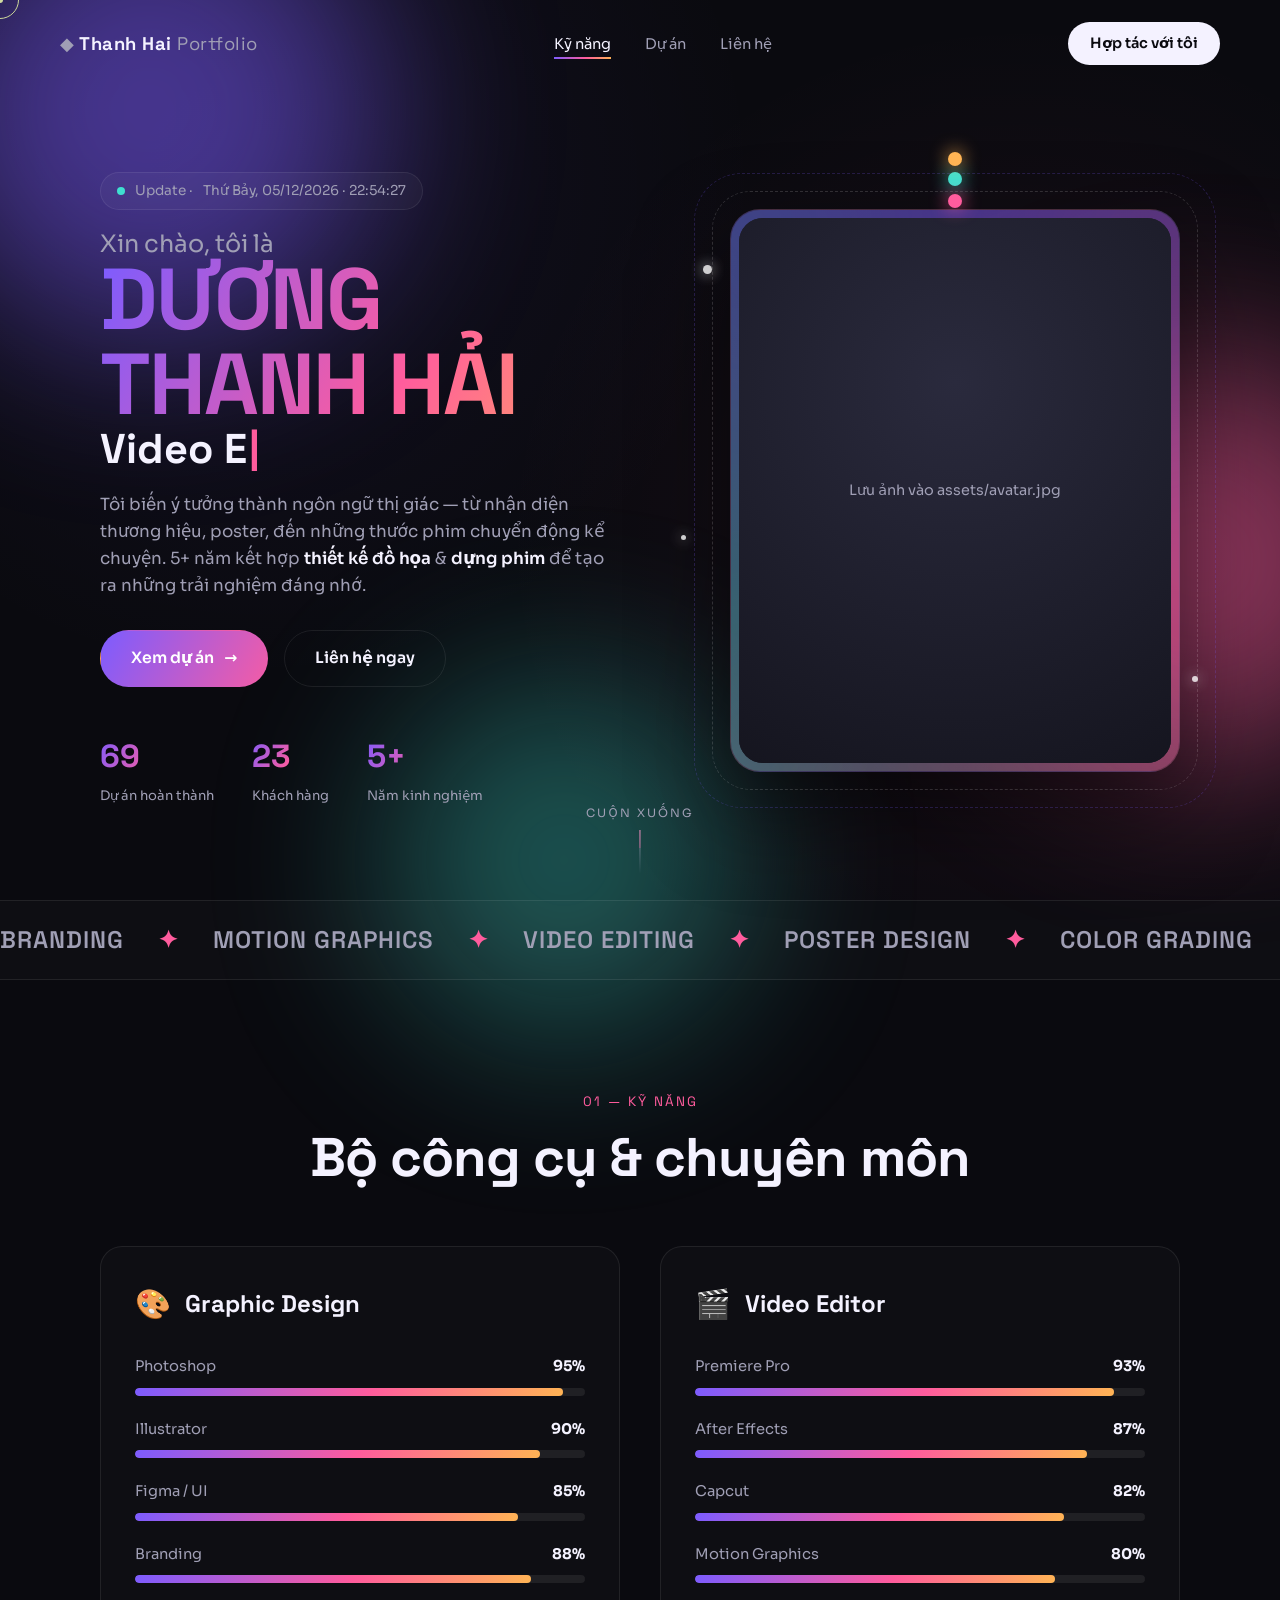
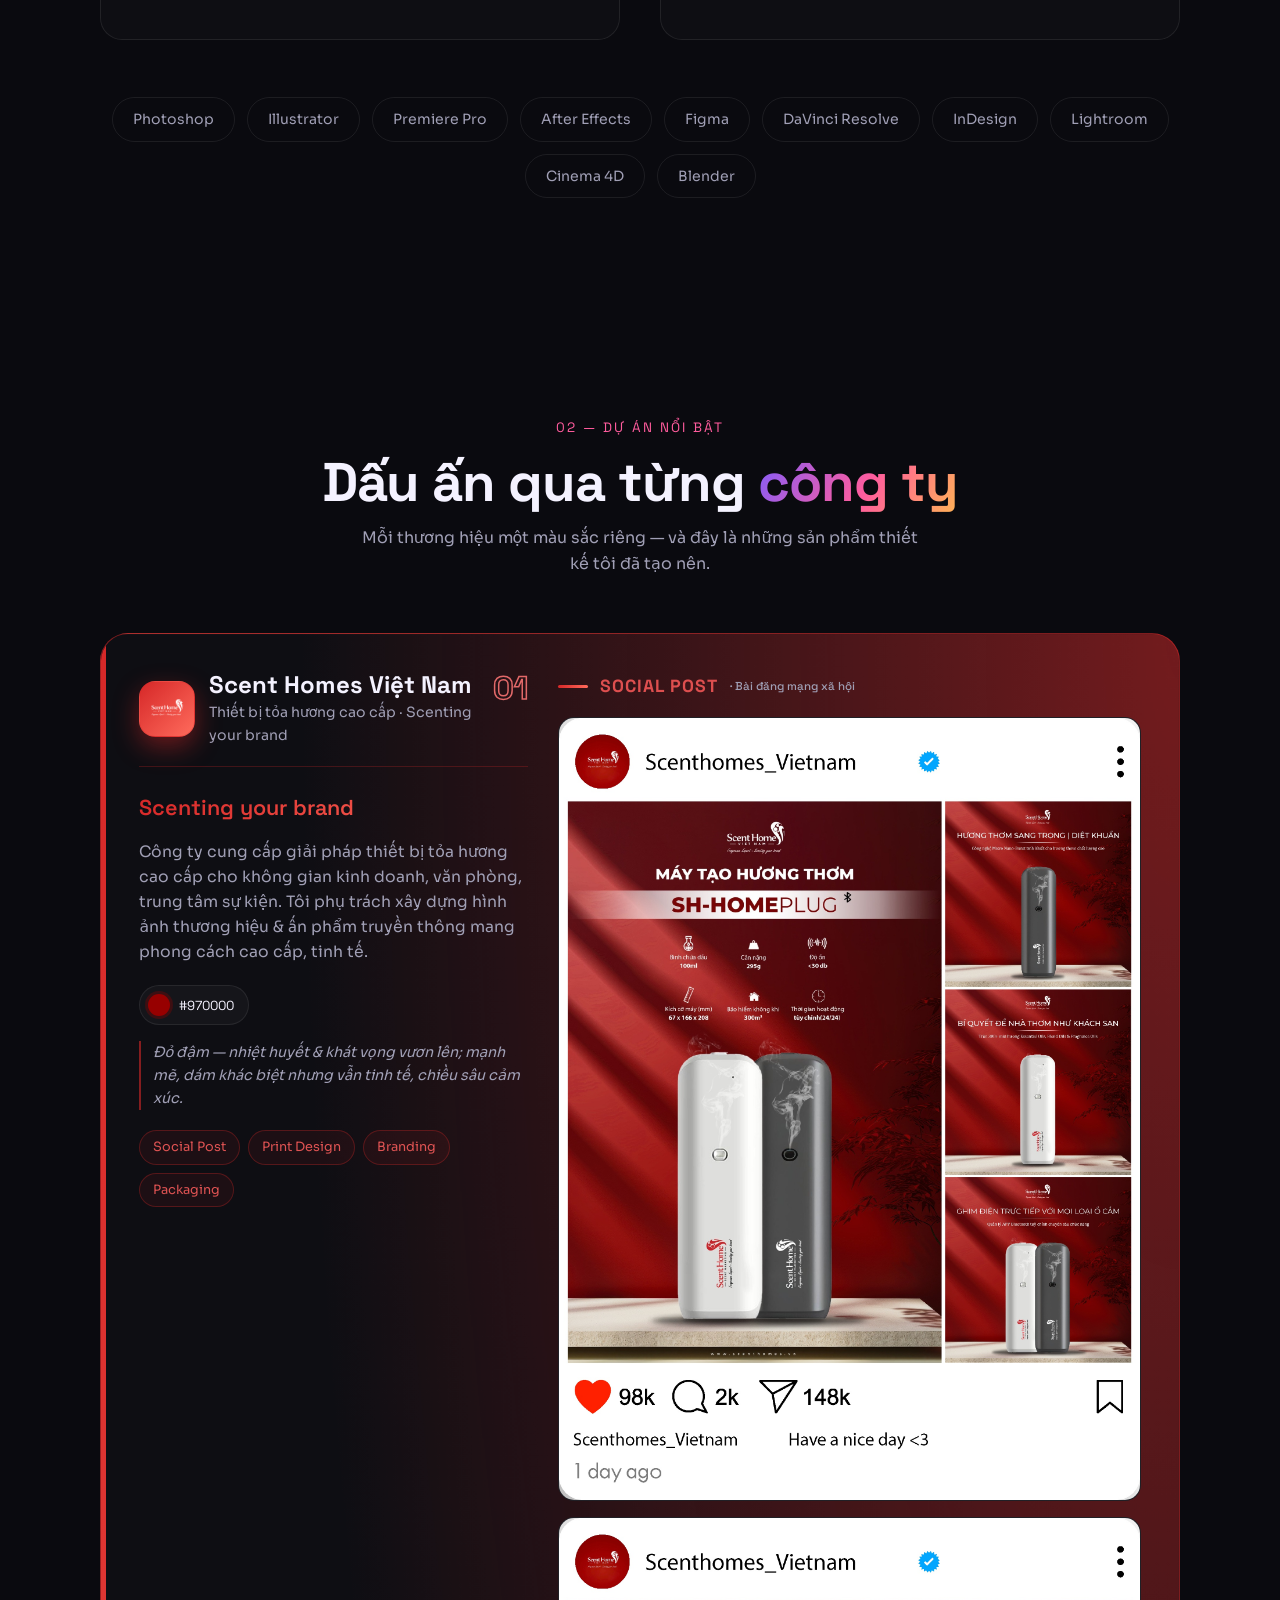
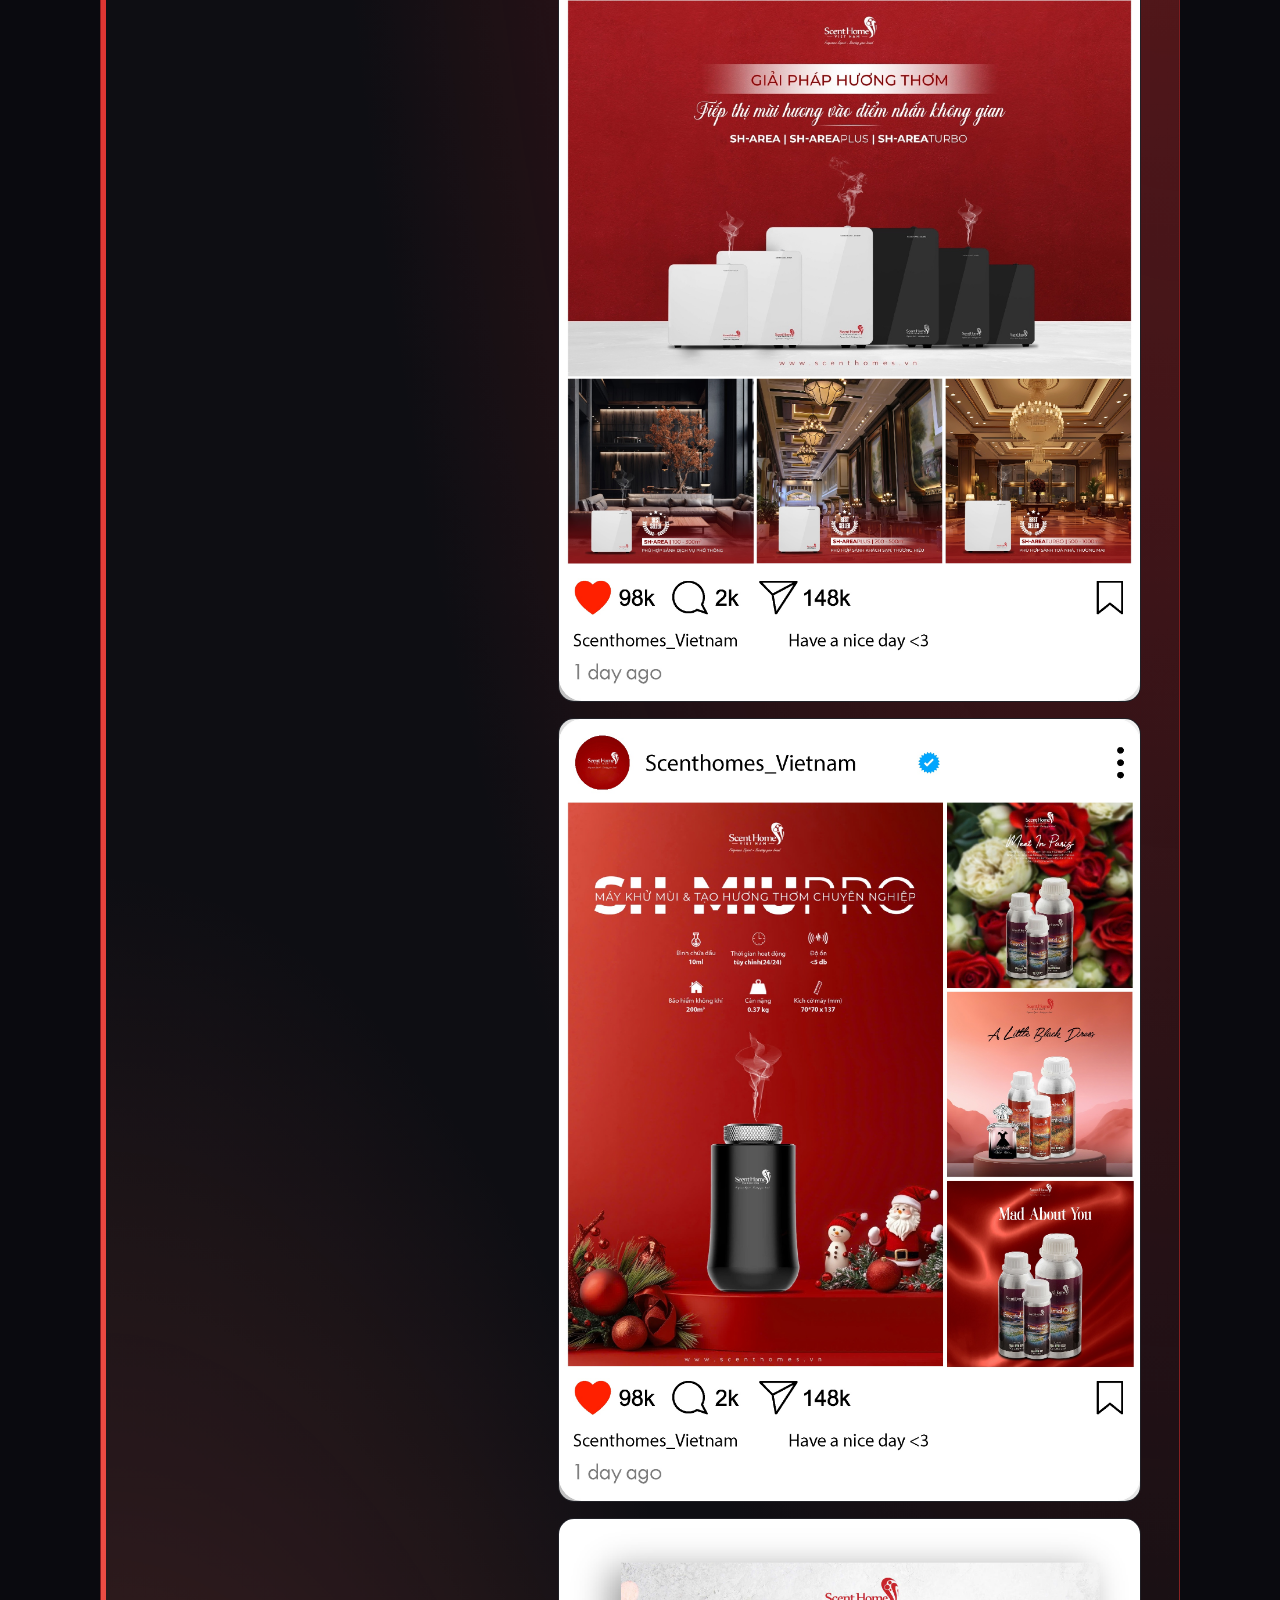
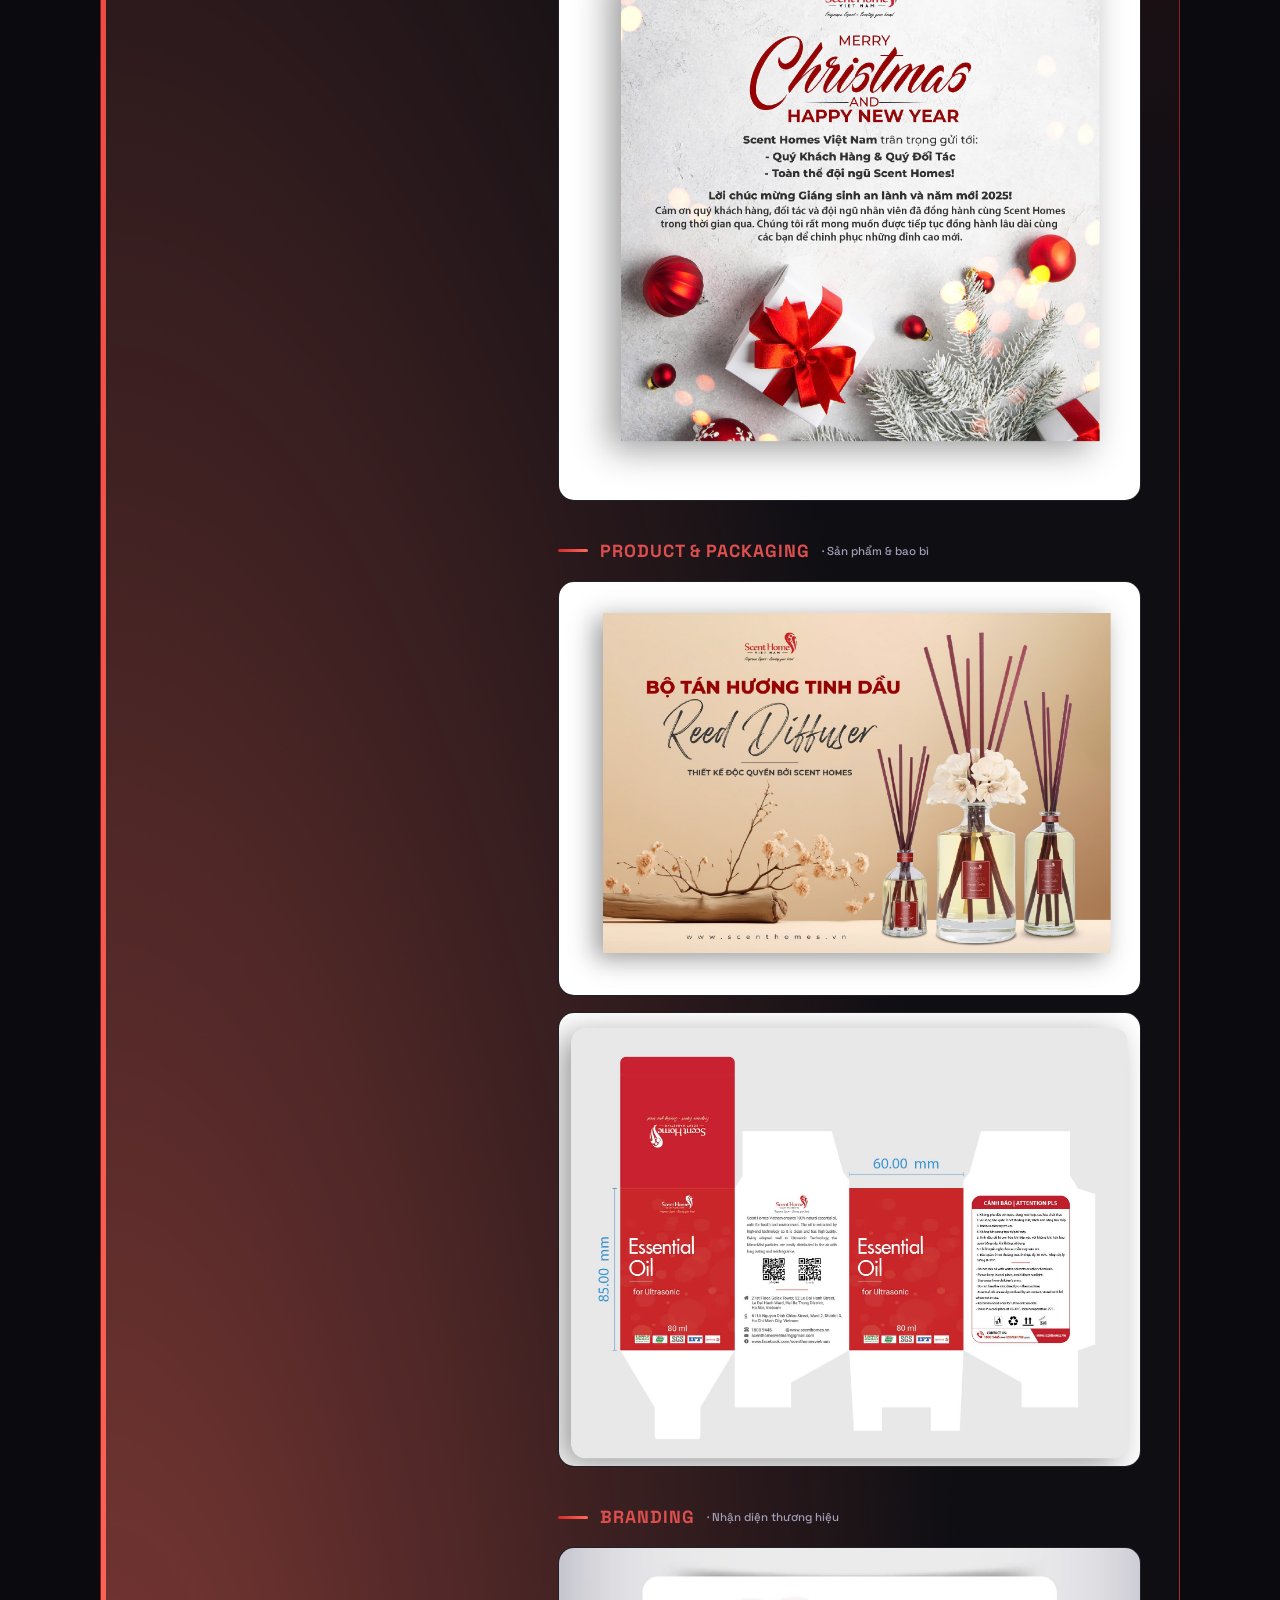
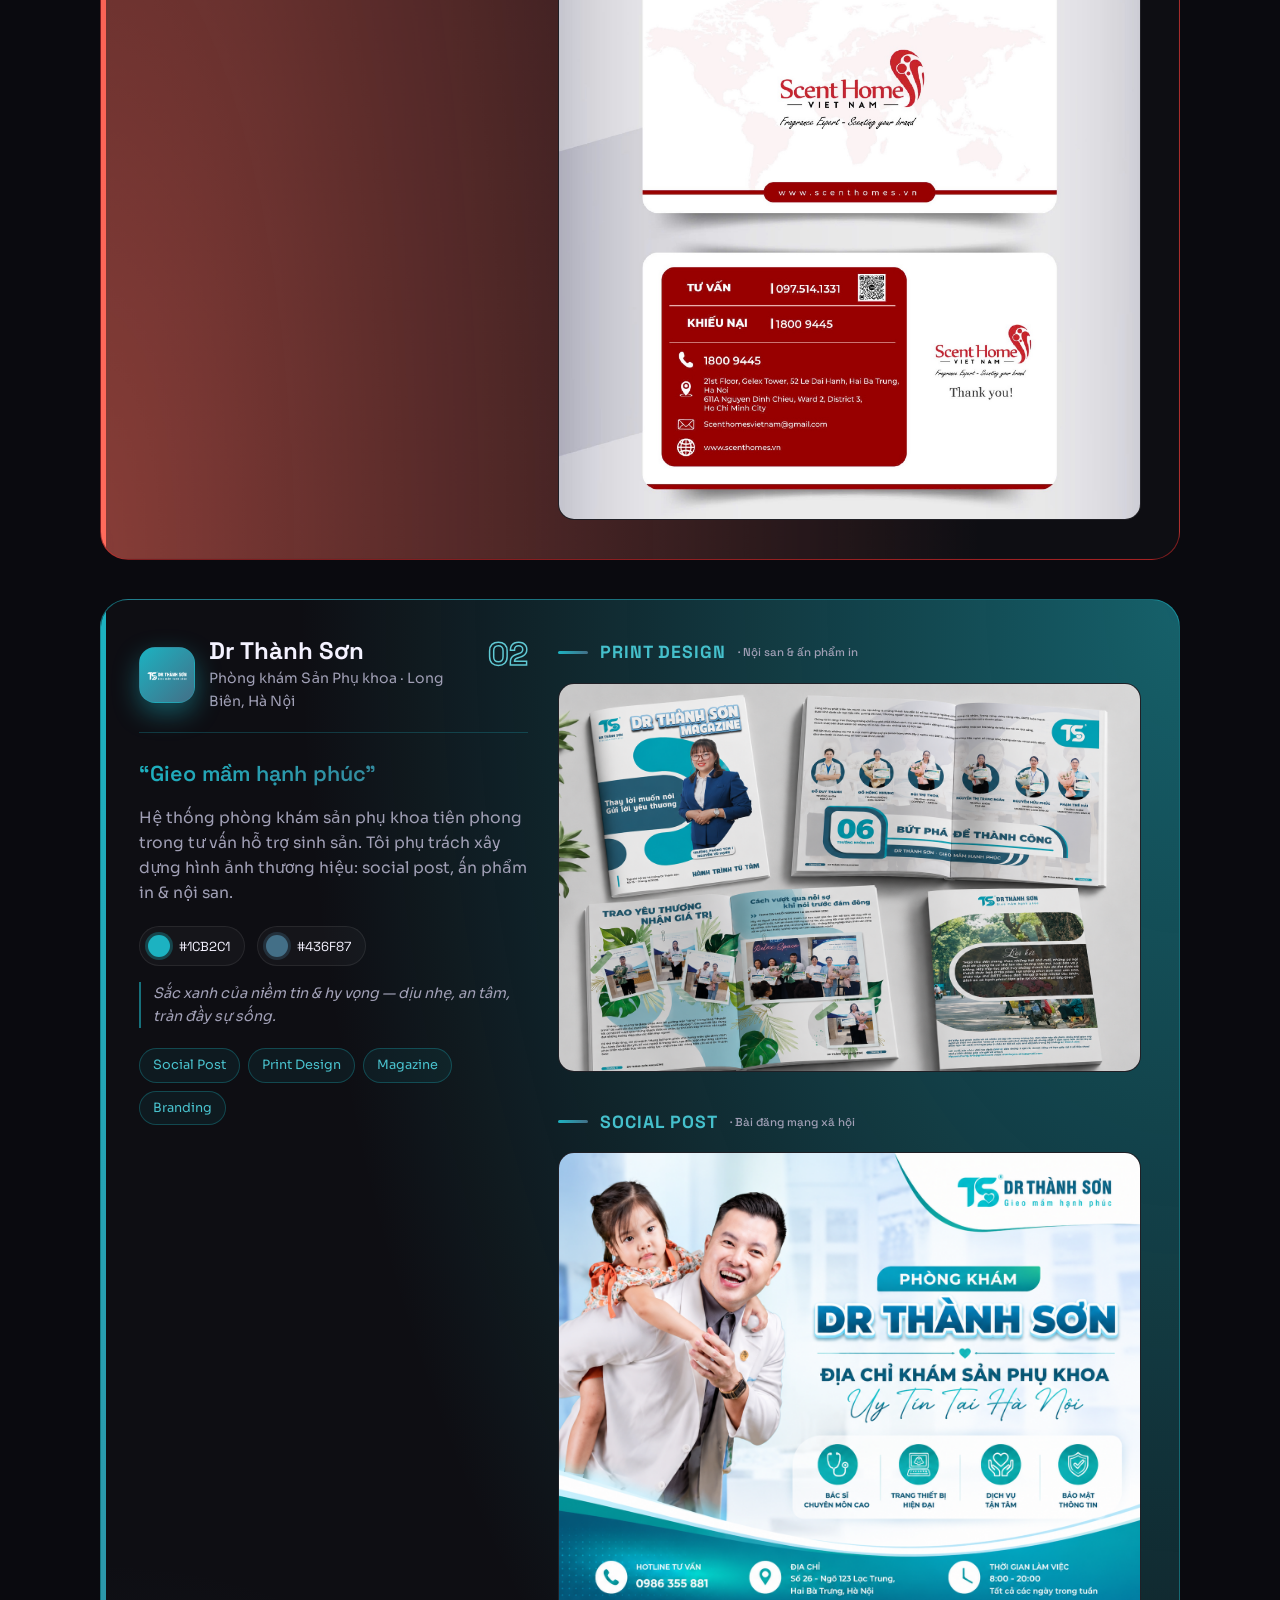
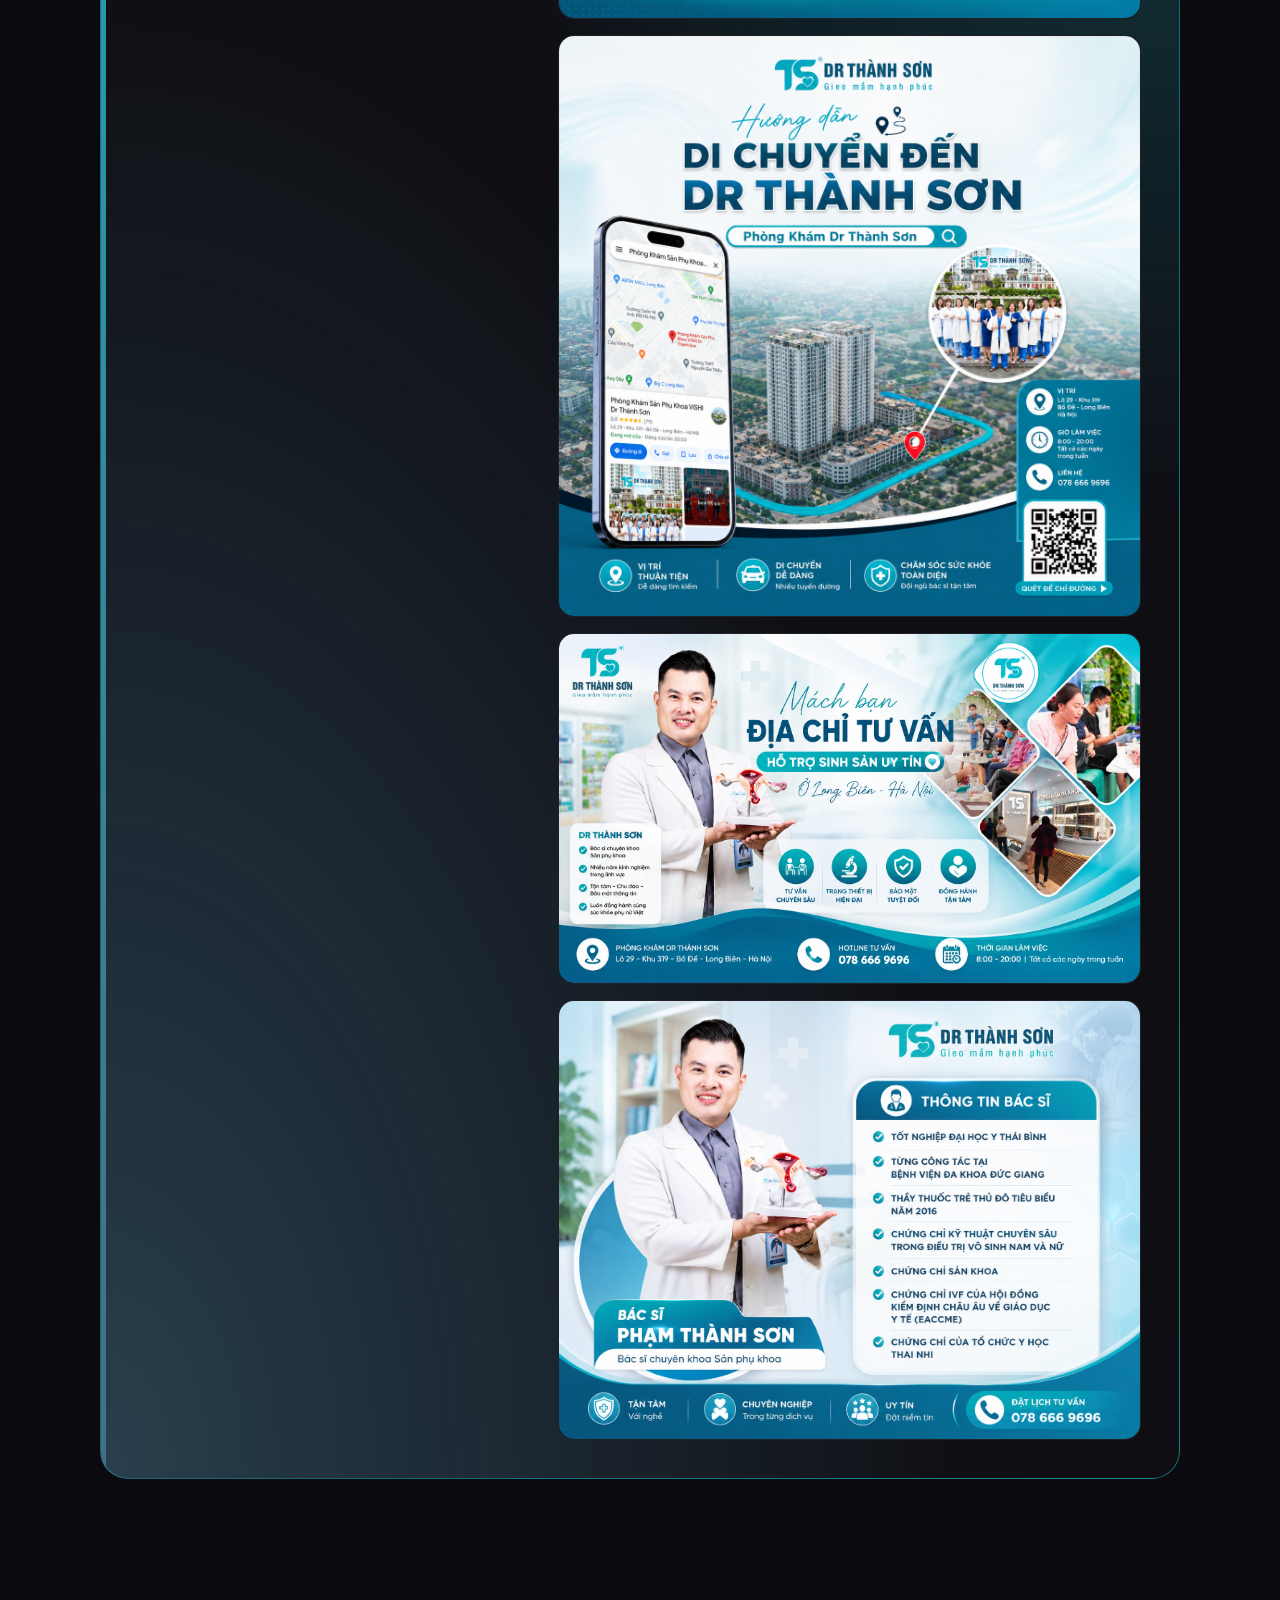
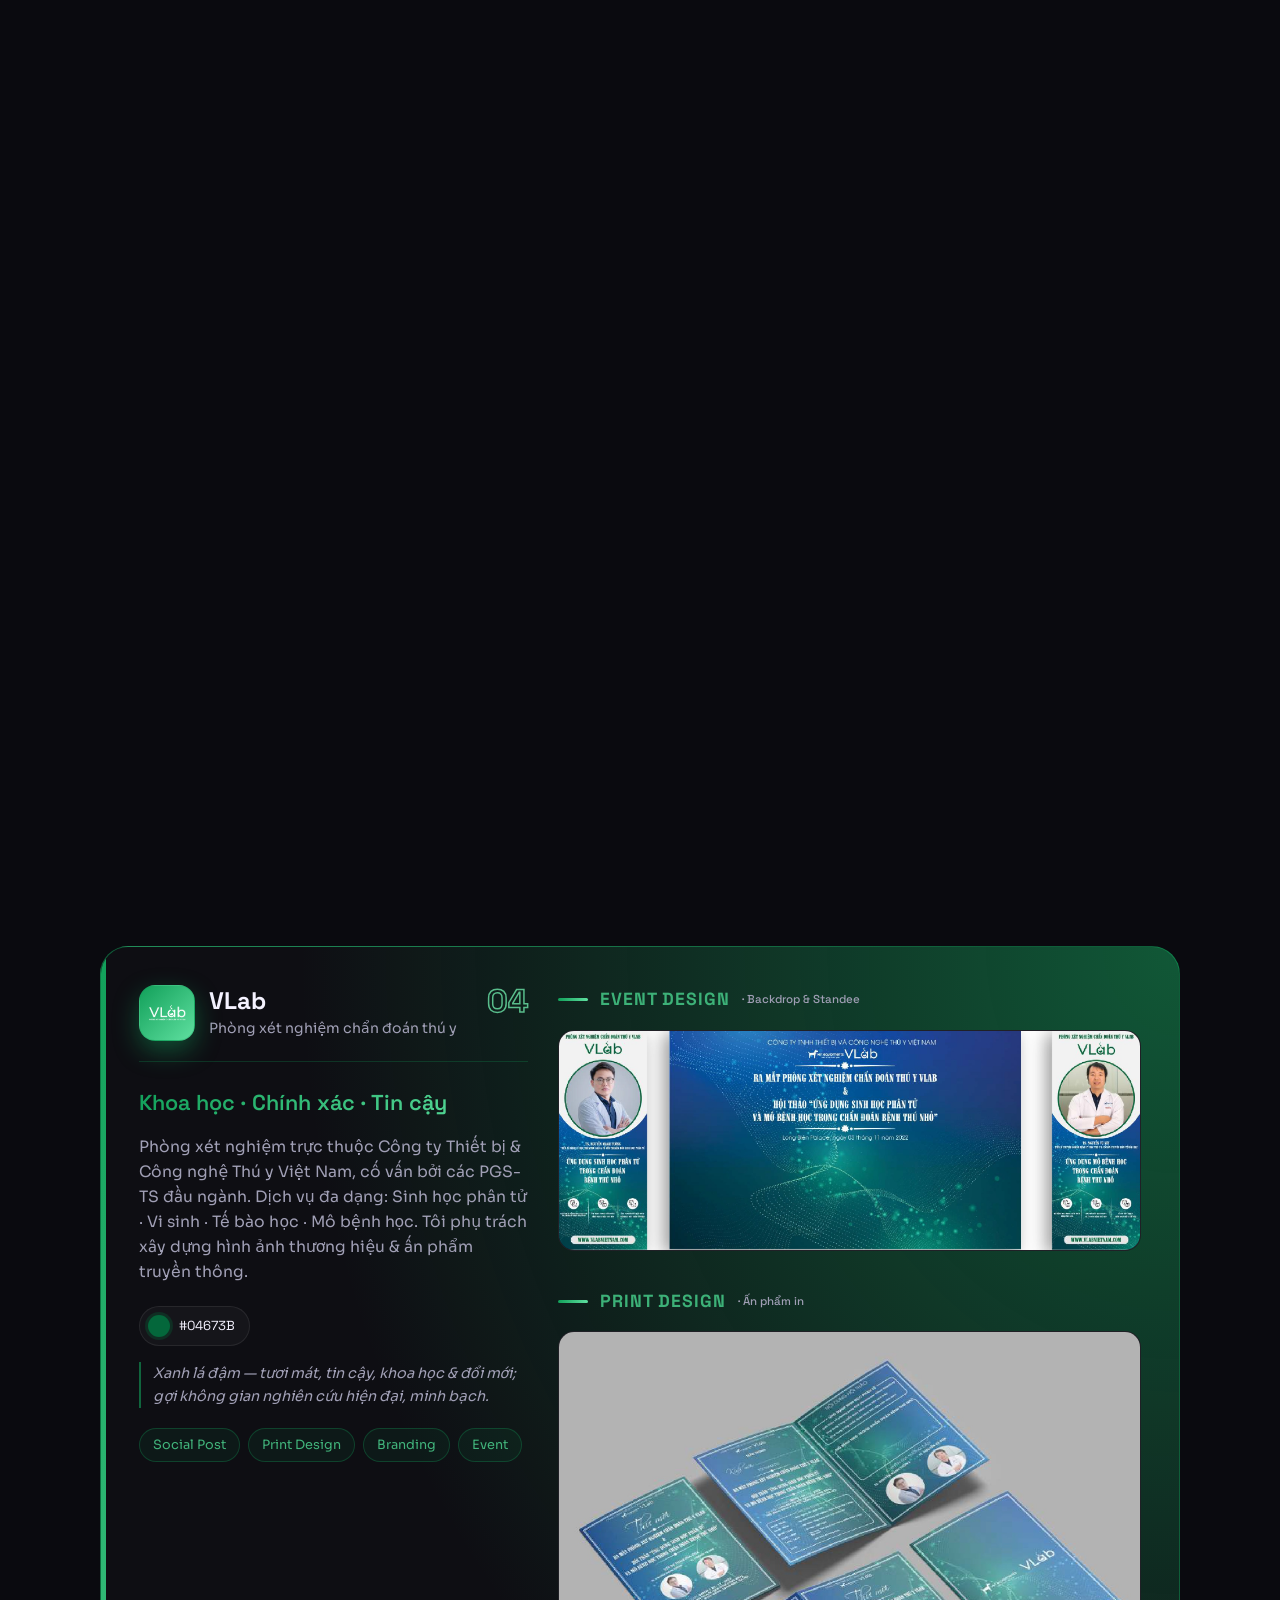
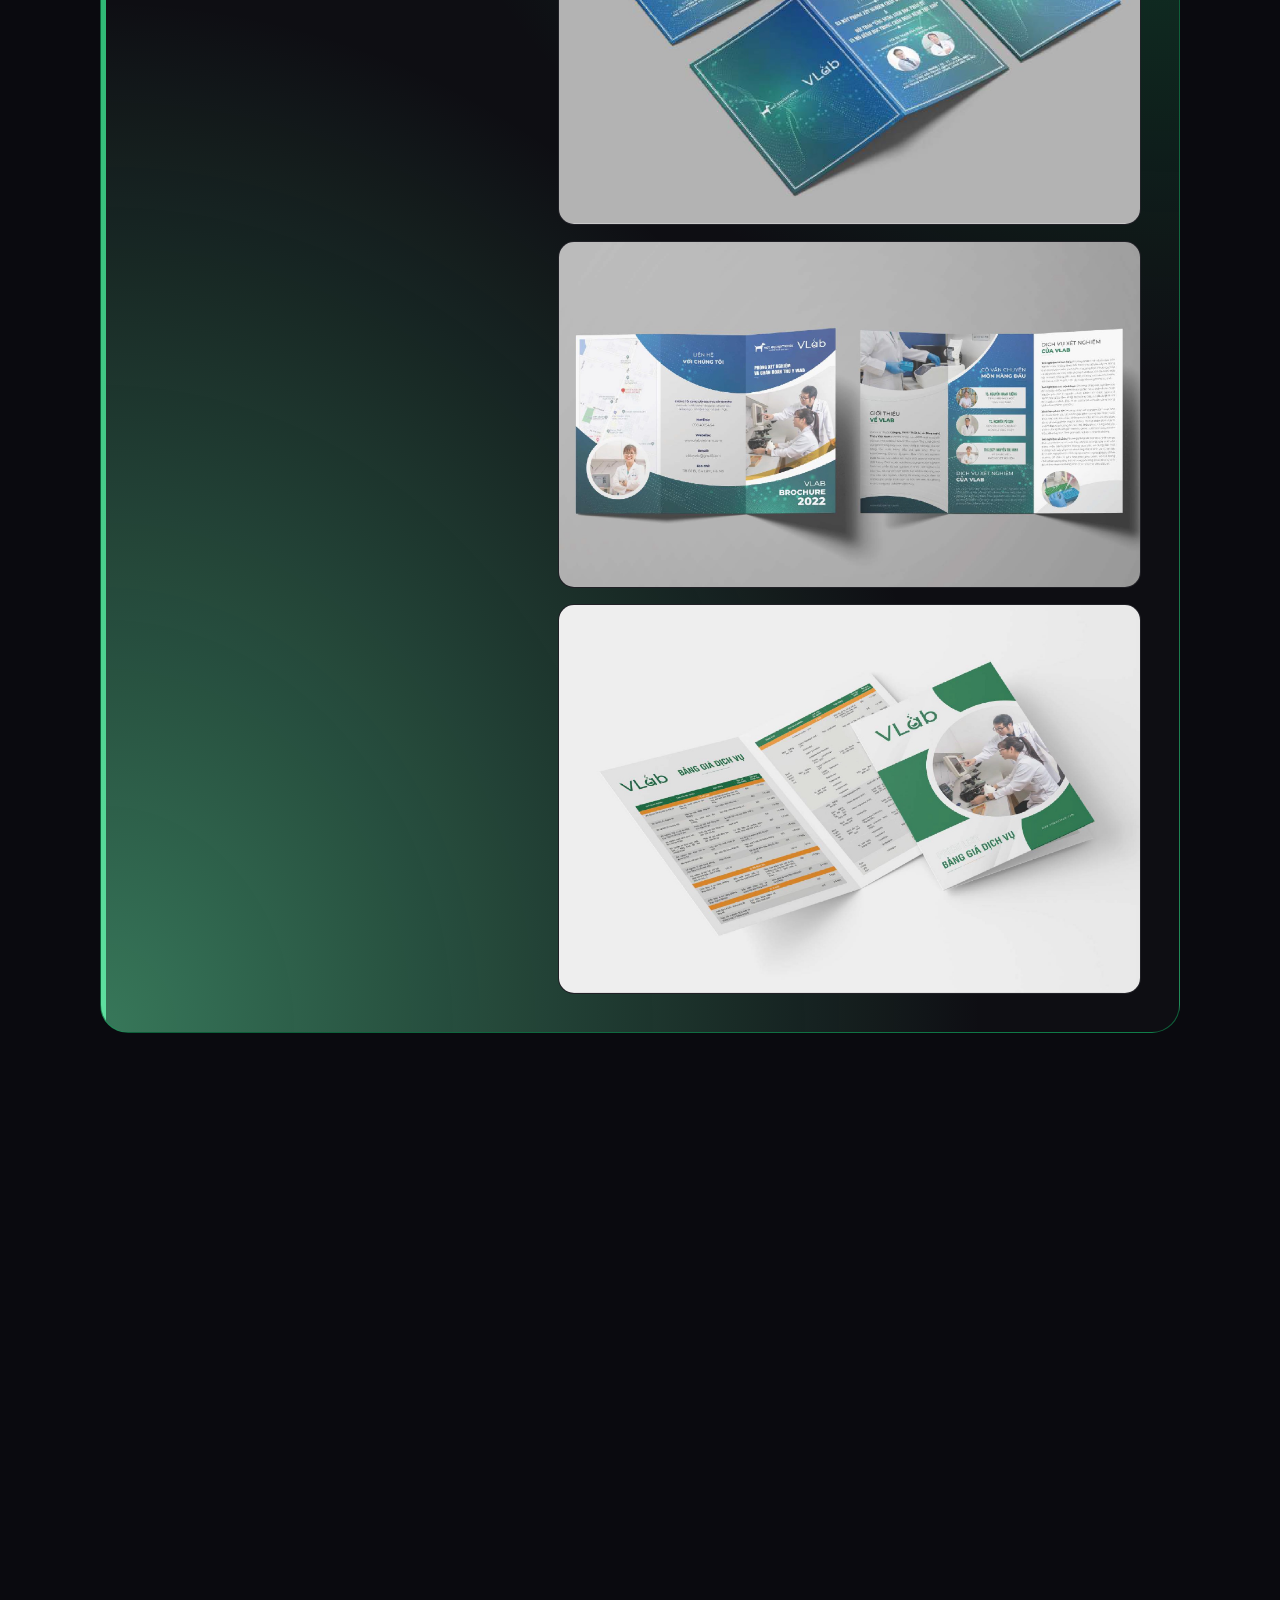
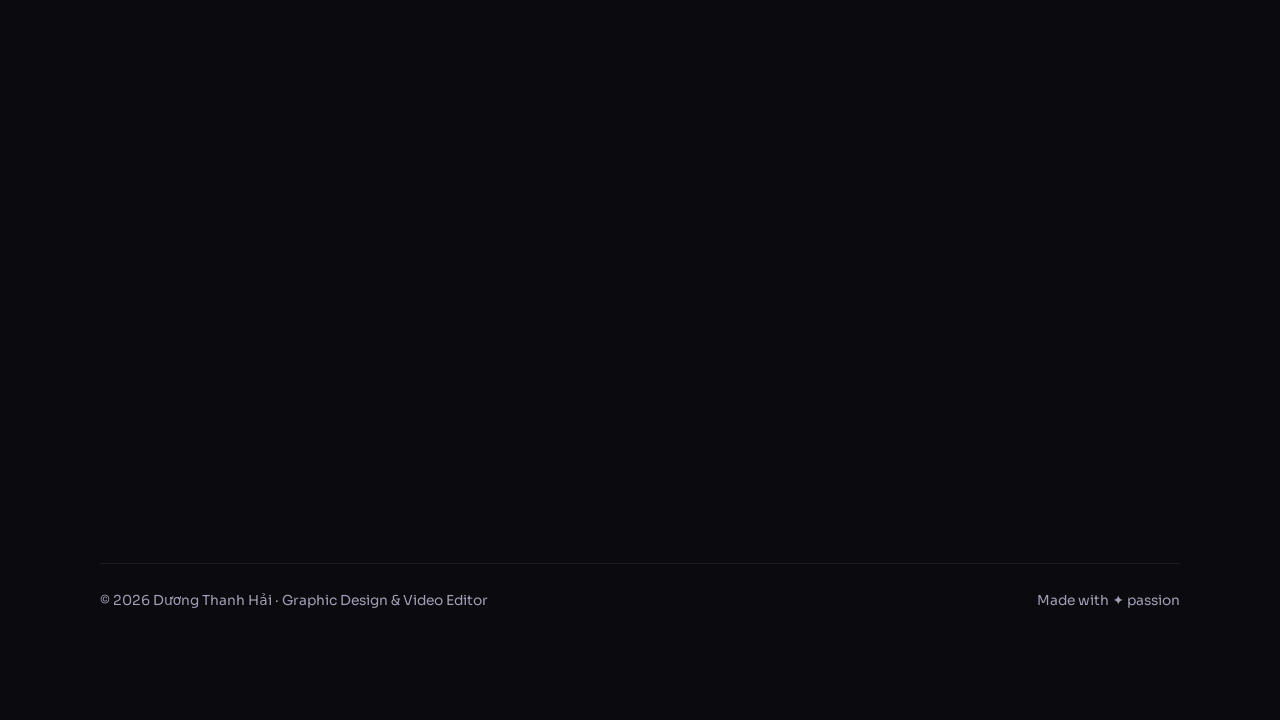
==== commit fc5a1a64: "update bai dang" ====
--- a/index.html
+++ b/index.html
@@ -196,37 +196,40 @@
           </div>
         </aside>
 
-        <div class="company__galleries">
-          <!-- Hàng 3 cột: post Instagram -->
-          <div class="company__gallery company__gallery--three">
-            <figure class="shot shot--tall" data-tilt>
+        <div class="company__gallery">
+          <div class="cat">
+            <h4 class="cat__title">Social Post <small>· Bài đăng mạng xã hội</small></h4>
+            <figure class="shot" data-tilt>
               <img src="assets/projects/scent/post1.jpg" alt="Scent Homes — social post SH-HomePlug" loading="lazy" onerror="this.style.display='none';this.parentNode.classList.add('shot--empty');this.parentNode.setAttribute('data-empty','post1.jpg');" />
               <figcaption><b>Social</b> Máy tạo hương SH-HomePlug</figcaption>
             </figure>
-            <figure class="shot shot--tall" data-tilt>
+            <figure class="shot" data-tilt>
               <img src="assets/projects/scent/post2.jpg" alt="Scent Homes — social post SH-MiuPro & tinh dầu" loading="lazy" onerror="this.style.display='none';this.parentNode.classList.add('shot--empty');this.parentNode.setAttribute('data-empty','post2.jpg');" />
               <figcaption><b>Social</b> SH-MiuPro &amp; bộ tinh dầu</figcaption>
             </figure>
-            <figure class="shot shot--tall" data-tilt>
+            <figure class="shot" data-tilt>
               <img src="assets/projects/scent/post3.jpg" alt="Scent Homes — social post giải pháp hương thơm" loading="lazy" onerror="this.style.display='none';this.parentNode.classList.add('shot--empty');this.parentNode.setAttribute('data-empty','post3.jpg');" />
               <figcaption><b>Social</b> Giải pháp hương thơm SH-Area</figcaption>
             </figure>
-          </div>
-          <!-- Hàng 2 cột: ấn phẩm in — nhóm theo tỉ lệ để khớp chiều cao -->
-          <div class="company__gallery">
-            <figure class="shot shot--land" data-tilt>
+            <figure class="shot" data-tilt>
+              <img src="assets/projects/scent/christmas.jpg" alt="Scent Homes — thiệp Giáng sinh & Năm mới 2025" loading="lazy" onerror="this.style.display='none';this.parentNode.classList.add('shot--empty');this.parentNode.setAttribute('data-empty','christmas.jpg');" />
+              <figcaption><b>Social</b> Thiệp Giáng sinh &amp; Năm mới 2025</figcaption>
+            </figure>
+          </div>
+          <div class="cat">
+            <h4 class="cat__title">Product &amp; Packaging <small>· Sản phẩm &amp; bao bì</small></h4>
+            <figure class="shot" data-tilt>
               <img src="assets/projects/scent/reed.jpg" alt="Scent Homes — bộ tán hương tinh dầu Reed Diffuser" loading="lazy" onerror="this.style.display='none';this.parentNode.classList.add('shot--empty');this.parentNode.setAttribute('data-empty','reed.jpg');" />
               <figcaption><b>Product</b> Bộ tán hương tinh dầu Reed Diffuser</figcaption>
             </figure>
-            <figure class="shot shot--land" data-tilt>
+            <figure class="shot" data-tilt>
               <img src="assets/projects/scent/packaging.jpg" alt="Scent Homes — bao bì hộp tinh dầu Essential Oil" loading="lazy" onerror="this.style.display='none';this.parentNode.classList.add('shot--empty');this.parentNode.setAttribute('data-empty','packaging.jpg');" />
               <figcaption><b>Packaging</b> Bao bì hộp tinh dầu Essential Oil</figcaption>
             </figure>
-            <figure class="shot shot--sq" data-tilt>
-              <img src="assets/projects/scent/christmas.jpg" alt="Scent Homes — thiệp Giáng sinh & Năm mới 2025" loading="lazy" onerror="this.style.display='none';this.parentNode.classList.add('shot--empty');this.parentNode.setAttribute('data-empty','christmas.jpg');" />
-              <figcaption><b>Social</b> Thiệp Giáng sinh &amp; Năm mới 2025</figcaption>
-            </figure>
-            <figure class="shot shot--sq" data-tilt>
+          </div>
+          <div class="cat">
+            <h4 class="cat__title">Branding <small>· Nhận diện thương hiệu</small></h4>
+            <figure class="shot" data-tilt>
               <img src="assets/projects/scent/namecard.jpg" alt="Scent Homes — danh thiếp business card" loading="lazy" onerror="this.style.display='none';this.parentNode.classList.add('shot--empty');this.parentNode.setAttribute('data-empty','namecard.jpg');" />
               <figcaption><b>Branding</b> Danh thiếp (Business Card)</figcaption>
             </figure>
@@ -269,26 +272,32 @@
         </aside>
 
         <div class="company__gallery">
-          <figure class="shot shot--wide" data-tilt>
-            <img src="assets/projects/drts/pr1.png" alt="Dr Thành Sơn Magazine — nội san" loading="lazy" />
-            <figcaption><b>Nội san</b> Dr Thành Sơn Magazine</figcaption>
-          </figure>
-          <figure class="shot" data-tilt>
-            <img src="assets/projects/drts/sp1.png" alt="Social post — địa chỉ khám uy tín" loading="lazy" />
-            <figcaption><b>Social</b> Địa chỉ khám uy tín</figcaption>
-          </figure>
-          <figure class="shot" data-tilt>
-            <img src="assets/projects/drts/sp2.png" alt="Social post — hướng dẫn di chuyển" loading="lazy" />
-            <figcaption><b>Social</b> Hướng dẫn di chuyển</figcaption>
-          </figure>
-          <figure class="shot" data-tilt>
-            <img src="assets/projects/drts/sp3.png" alt="Social post — mách bạn địa chỉ tư vấn" loading="lazy" />
-            <figcaption><b>Social</b> Mách bạn địa chỉ tư vấn</figcaption>
-          </figure>
-          <figure class="shot" data-tilt>
-            <img src="assets/projects/drts/sp4.png" alt="Social post — thông tin bác sĩ" loading="lazy" />
-            <figcaption><b>Social</b> Thông tin bác sĩ</figcaption>
-          </figure>
+          <div class="cat">
+            <h4 class="cat__title">Print Design <small>· Nội san &amp; ấn phẩm in</small></h4>
+            <figure class="shot" data-tilt>
+              <img src="assets/projects/drts/pr1.png" alt="Dr Thành Sơn Magazine — nội san" loading="lazy" />
+              <figcaption><b>Nội san</b> Dr Thành Sơn Magazine</figcaption>
+            </figure>
+          </div>
+          <div class="cat">
+            <h4 class="cat__title">Social Post <small>· Bài đăng mạng xã hội</small></h4>
+            <figure class="shot" data-tilt>
+              <img src="assets/projects/drts/sp1.png" alt="Social post — địa chỉ khám uy tín" loading="lazy" />
+              <figcaption><b>Social</b> Địa chỉ khám uy tín</figcaption>
+            </figure>
+            <figure class="shot" data-tilt>
+              <img src="assets/projects/drts/sp2.png" alt="Social post — hướng dẫn di chuyển" loading="lazy" />
+              <figcaption><b>Social</b> Hướng dẫn di chuyển</figcaption>
+            </figure>
+            <figure class="shot" data-tilt>
+              <img src="assets/projects/drts/sp3.png" alt="Social post — mách bạn địa chỉ tư vấn" loading="lazy" />
+              <figcaption><b>Social</b> Mách bạn địa chỉ tư vấn</figcaption>
+            </figure>
+            <figure class="shot" data-tilt>
+              <img src="assets/projects/drts/sp4.png" alt="Social post — thông tin bác sĩ" loading="lazy" />
+              <figcaption><b>Social</b> Thông tin bác sĩ</figcaption>
+            </figure>
+          </div>
         </div>
       </div>
     </article>
@@ -327,14 +336,20 @@
         </aside>
 
         <div class="company__gallery">
-          <figure class="shot shot--wide" data-tilt>
-            <img src="assets/projects/vet/event.jpg" alt="Event Design — background màn LED & backdrop khoá học siêu âm" loading="lazy" onerror="this.style.display='none';this.parentNode.classList.add('shot--empty');this.parentNode.setAttribute('data-empty','event.jpg');" />
-            <figcaption><b>Event</b> Background LED &amp; Backdrop · Khoá học siêu âm thú nhỏ</figcaption>
-          </figure>
-          <figure class="shot shot--wide" data-tilt>
-            <img src="assets/projects/vet/social.jpg" alt="Social post — bộ ấn phẩm mạng xã hội Vet Equipment" loading="lazy" onerror="this.style.display='none';this.parentNode.classList.add('shot--empty');this.parentNode.setAttribute('data-empty','social.jpg');" />
-            <figcaption><b>Social</b> Bộ ấn phẩm mạng xã hội (E1V · Sự kiện · Kính hiển vi · Bảo dưỡng)</figcaption>
-          </figure>
+          <div class="cat">
+            <h4 class="cat__title">Event Design <small>· Background LED &amp; Backdrop</small></h4>
+            <figure class="shot" data-tilt>
+              <img src="assets/projects/vet/event.jpg" alt="Event Design — background màn LED & backdrop khoá học siêu âm" loading="lazy" onerror="this.style.display='none';this.parentNode.classList.add('shot--empty');this.parentNode.setAttribute('data-empty','event.jpg');" />
+              <figcaption><b>Event</b> Background LED &amp; Backdrop · Khoá học siêu âm thú nhỏ</figcaption>
+            </figure>
+          </div>
+          <div class="cat">
+            <h4 class="cat__title">Social Post <small>· Bài đăng mạng xã hội</small></h4>
+            <figure class="shot" data-tilt>
+              <img src="assets/projects/vet/social.jpg" alt="Social post — bộ ấn phẩm mạng xã hội Vet Equipment" loading="lazy" onerror="this.style.display='none';this.parentNode.classList.add('shot--empty');this.parentNode.setAttribute('data-empty','social.jpg');" />
+              <figcaption><b>Social</b> Bộ ấn phẩm mạng xã hội (E1V · Sự kiện · Kính hiển vi · Bảo dưỡng)</figcaption>
+            </figure>
+          </div>
         </div>
       </div>
     </article>
@@ -373,22 +388,28 @@
         </aside>
 
         <div class="company__gallery">
-          <figure class="shot shot--wide" data-tilt>
-            <img src="assets/projects/vlab/backdrop.jpg" alt="VLab — backdrop & standee sự kiện ra mắt" loading="lazy" onerror="this.style.display='none';this.parentNode.classList.add('shot--empty');this.parentNode.setAttribute('data-empty','backdrop.jpg');" />
-            <figcaption><b>Event</b> Backdrop &amp; Standee · Lễ ra mắt VLab</figcaption>
-          </figure>
-          <figure class="shot shot--wide" data-tilt>
-            <img src="assets/projects/vlab/invite.jpg" alt="VLab — thư mời sự kiện" loading="lazy" onerror="this.style.display='none';this.parentNode.classList.add('shot--empty');this.parentNode.setAttribute('data-empty','invite.jpg');" />
-            <figcaption><b>Print</b> Thư mời sự kiện ra mắt</figcaption>
-          </figure>
-          <figure class="shot shot--wide" data-tilt>
-            <img src="assets/projects/vlab/brochure.jpg" alt="VLab — brochure giới thiệu 2022" loading="lazy" onerror="this.style.display='none';this.parentNode.classList.add('shot--empty');this.parentNode.setAttribute('data-empty','brochure.jpg');" />
-            <figcaption><b>Print</b> Brochure giới thiệu 2022</figcaption>
-          </figure>
-          <figure class="shot shot--wide" data-tilt>
-            <img src="assets/projects/vlab/pricelist.jpg" alt="VLab — bảng giá dịch vụ" loading="lazy" onerror="this.style.display='none';this.parentNode.classList.add('shot--empty');this.parentNode.setAttribute('data-empty','pricelist.jpg');" />
-            <figcaption><b>Print</b> Bảng giá dịch vụ</figcaption>
-          </figure>
+          <div class="cat">
+            <h4 class="cat__title">Event Design <small>· Backdrop &amp; Standee</small></h4>
+            <figure class="shot" data-tilt>
+              <img src="assets/projects/vlab/backdrop.jpg" alt="VLab — backdrop & standee sự kiện ra mắt" loading="lazy" onerror="this.style.display='none';this.parentNode.classList.add('shot--empty');this.parentNode.setAttribute('data-empty','backdrop.jpg');" />
+              <figcaption><b>Event</b> Backdrop &amp; Standee · Lễ ra mắt VLab</figcaption>
+            </figure>
+          </div>
+          <div class="cat">
+            <h4 class="cat__title">Print Design <small>· Ấn phẩm in</small></h4>
+            <figure class="shot" data-tilt>
+              <img src="assets/projects/vlab/invite.jpg" alt="VLab — thư mời sự kiện" loading="lazy" onerror="this.style.display='none';this.parentNode.classList.add('shot--empty');this.parentNode.setAttribute('data-empty','invite.jpg');" />
+              <figcaption><b>Print</b> Thư mời sự kiện ra mắt</figcaption>
+            </figure>
+            <figure class="shot" data-tilt>
+              <img src="assets/projects/vlab/brochure.jpg" alt="VLab — brochure giới thiệu 2022" loading="lazy" onerror="this.style.display='none';this.parentNode.classList.add('shot--empty');this.parentNode.setAttribute('data-empty','brochure.jpg');" />
+              <figcaption><b>Print</b> Brochure giới thiệu 2022</figcaption>
+            </figure>
+            <figure class="shot" data-tilt>
+              <img src="assets/projects/vlab/pricelist.jpg" alt="VLab — bảng giá dịch vụ" loading="lazy" onerror="this.style.display='none';this.parentNode.classList.add('shot--empty');this.parentNode.setAttribute('data-empty','pricelist.jpg');" />
+              <figcaption><b>Print</b> Bảng giá dịch vụ</figcaption>
+            </figure>
+          </div>
         </div>
       </div>
     </article>
--- a/style.css
+++ b/style.css
@@ -226,38 +226,27 @@
 .company__tags{display:flex;flex-wrap:wrap;gap:8px}
 .company__tags span{font-size:.8rem;padding:6px 13px;border-radius:100px;color:color-mix(in srgb,var(--c1) 80%,#fff);border:1px solid color-mix(in srgb,var(--c1) 30%,transparent);background:color-mix(in srgb,var(--c1) 8%,transparent)}
 
-.company__gallery{display:grid;grid-template-columns:1fr 1fr;gap:16px}
-/* Lưới 3 cột kiểu feed Instagram (post dọc) */
-.company__gallery--three{grid-template-columns:repeat(3,1fr);align-items:start}
-.shot{position:relative;border-radius:16px;overflow:hidden;border:1px solid var(--line);background:#0d0d14;cursor:pointer;
+/* Gallery: nhóm theo danh mục, mỗi ảnh dùng hết chiều ngang, xếp dọc */
+.company__gallery{display:flex;flex-direction:column;gap:36px}
+.cat{display:flex;flex-direction:column;gap:16px}
+.cat__title{display:flex;align-items:center;gap:12px;flex-wrap:wrap;font-family:'Space Grotesk';font-weight:700;
+  font-size:1.1rem;letter-spacing:1px;text-transform:uppercase;color:color-mix(in srgb,var(--c1) 82%,#fff)}
+.cat__title::before{content:'';width:30px;height:3px;border-radius:2px;flex-shrink:0;background:linear-gradient(90deg,var(--c1),var(--c2))}
+.cat__title small{font-size:.72rem;font-weight:500;letter-spacing:0;text-transform:none;color:var(--muted)}
+
+.shot{position:relative;width:100%;border-radius:16px;overflow:hidden;border:1px solid var(--line);background:#0d0d14;cursor:pointer;
   transition:transform .5s var(--ease),box-shadow .5s;transform-style:preserve-3d}
-.shot--wide{grid-column:1/-1}
-/* Ảnh nhỏ dùng chung một tỉ lệ khung để khớp nhau */
-.shot img{width:100%;height:100%;object-fit:cover;object-position:center;display:block;aspect-ratio:3/2;transition:transform .6s var(--ease)}
-/* Ảnh nội san khổ rộng hiện đầy đủ, không cắt */
-.shot--wide img{height:auto;object-fit:contain;aspect-ratio:auto}
-/* Ảnh dọc (post Instagram) hiện đầy đủ, không cắt */
-.shot--tall img{height:auto;object-fit:contain;aspect-ratio:auto}
-/* Ô chiếm 2 cột trong lưới 3 cột */
-.shot--span2{grid-column:span 2}
-/* Nhiều lưới trong cùng cột gallery */
-.company__galleries{display:flex;flex-direction:column;gap:16px}
-/* Ô đồng nhất theo tỉ lệ để khớp chiều cao trong cùng hàng */
-.shot--land{aspect-ratio:4/3}
-.shot--sq{aspect-ratio:1/1}
-.shot--land img,.shot--sq img{width:100%;height:100%;object-fit:cover;object-position:center;aspect-ratio:auto}
+.shot img{width:100%;height:auto;object-fit:contain;display:block;transition:transform .6s var(--ease)}
 .shot:hover{box-shadow:0 24px 50px rgba(0,0,0,.5)}
-.shot:hover img{transform:scale(1.06)}
+.shot:hover img{transform:scale(1.03)}
 /* Ô chờ ảnh (khi file chưa tồn tại) */
-.shot--empty{aspect-ratio:3/2;cursor:default}
-.shot--wide.shot--empty{aspect-ratio:16/9}
-.shot--tall.shot--empty{aspect-ratio:3/4}
+.shot--empty{aspect-ratio:16/9;cursor:default}
 .shot--empty::after{content:'Lưu ảnh: 'attr(data-empty);position:absolute;inset:0;display:flex;align-items:center;justify-content:center;
   text-align:center;padding:20px;color:var(--muted);font-size:.85rem;font-family:'Space Grotesk';
   background:repeating-linear-gradient(45deg,rgba(255,255,255,.03),rgba(255,255,255,.03) 12px,transparent 12px,transparent 24px)}
-.shot figcaption{position:absolute;left:0;right:0;bottom:0;padding:26px 14px 12px;font-size:.85rem;color:#fff;
-  background:linear-gradient(transparent,rgba(0,0,0,.8));transform:translateY(8px);opacity:0;transition:.4s var(--ease)}
-.shot figcaption b{color:color-mix(in srgb,var(--c1) 75%,#fff);font-weight:700;margin-right:6px}
+.shot figcaption{position:absolute;left:0;right:0;bottom:0;padding:34px 18px 16px;font-size:.92rem;color:#fff;
+  background:linear-gradient(transparent,rgba(0,0,0,.85));transform:translateY(8px);opacity:0;transition:.4s var(--ease)}
+.shot figcaption b{color:color-mix(in srgb,var(--c1) 78%,#fff);font-weight:700;margin-right:6px}
 .shot:hover figcaption{transform:none;opacity:1}
 
 .company--next{display:flex;align-items:center;gap:20px;padding:30px;border-style:dashed;--c1:#7c5cff;--c2:#3fe0d0}
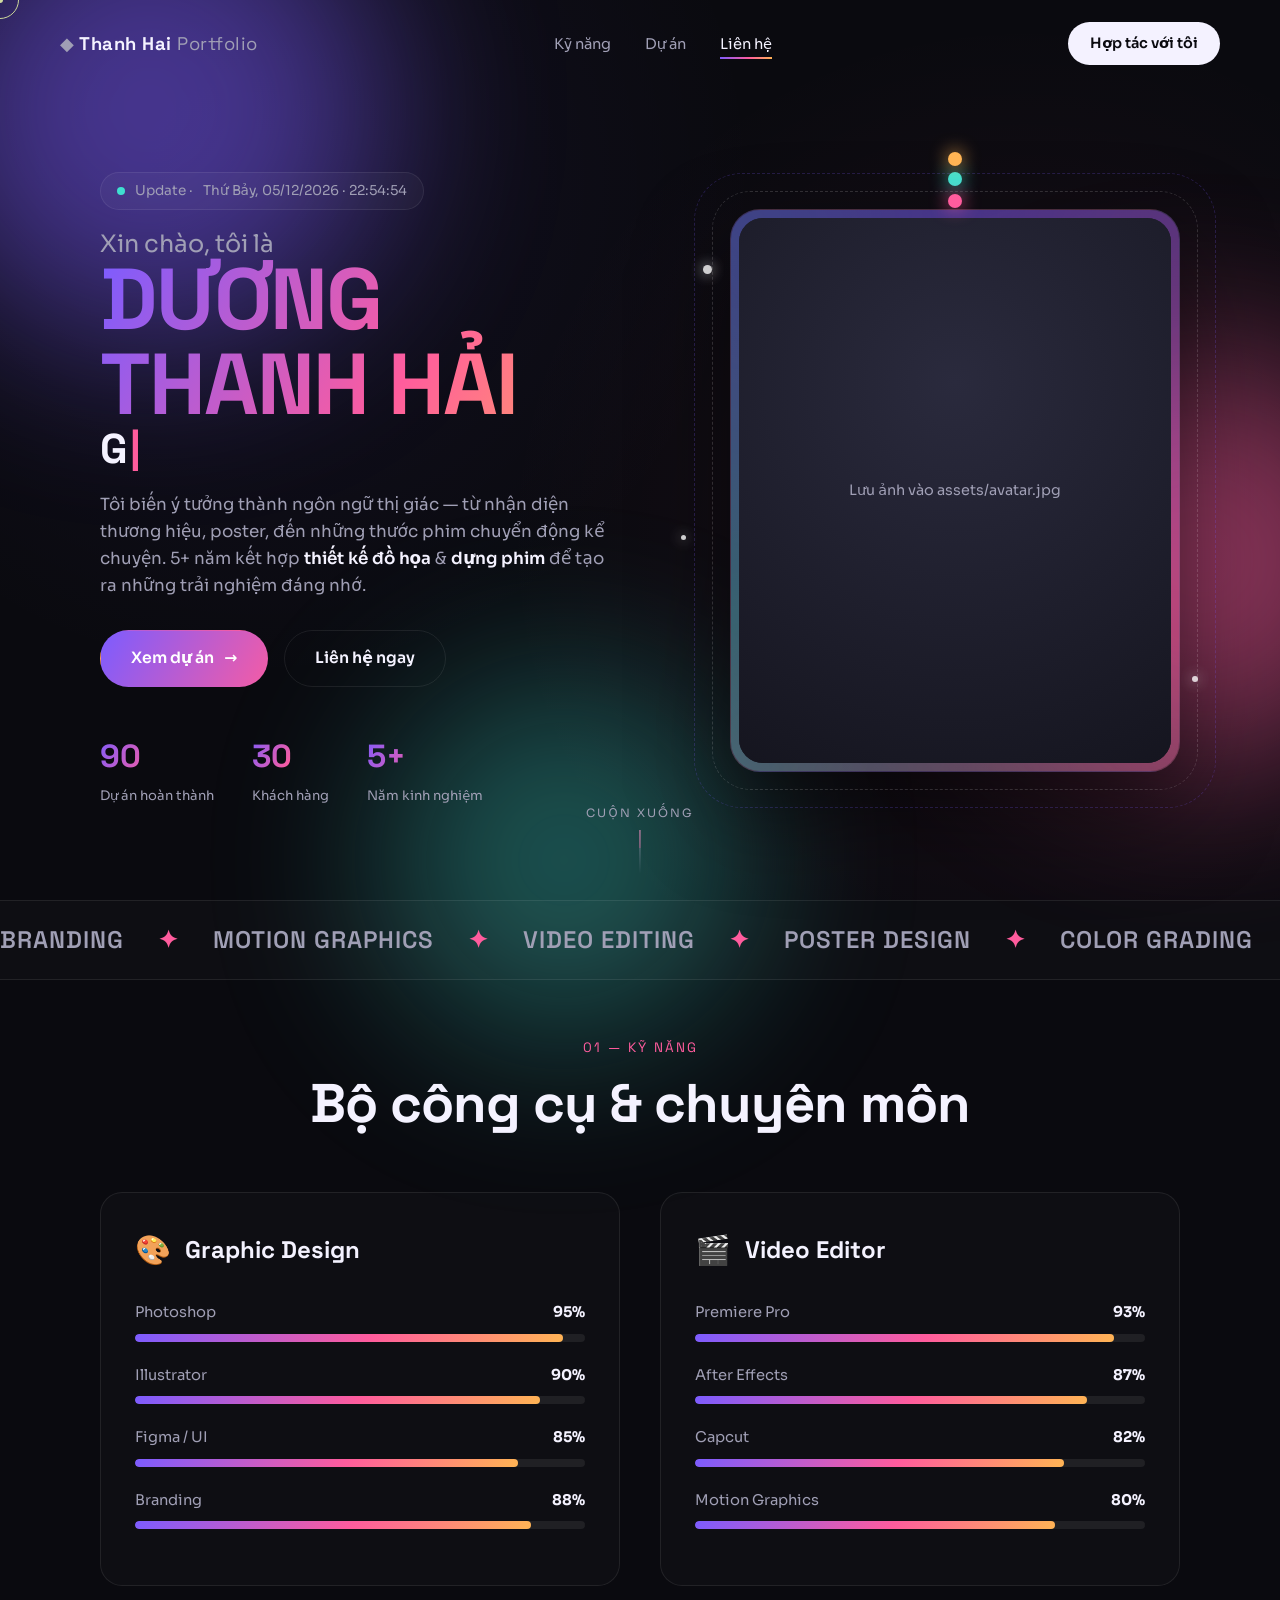
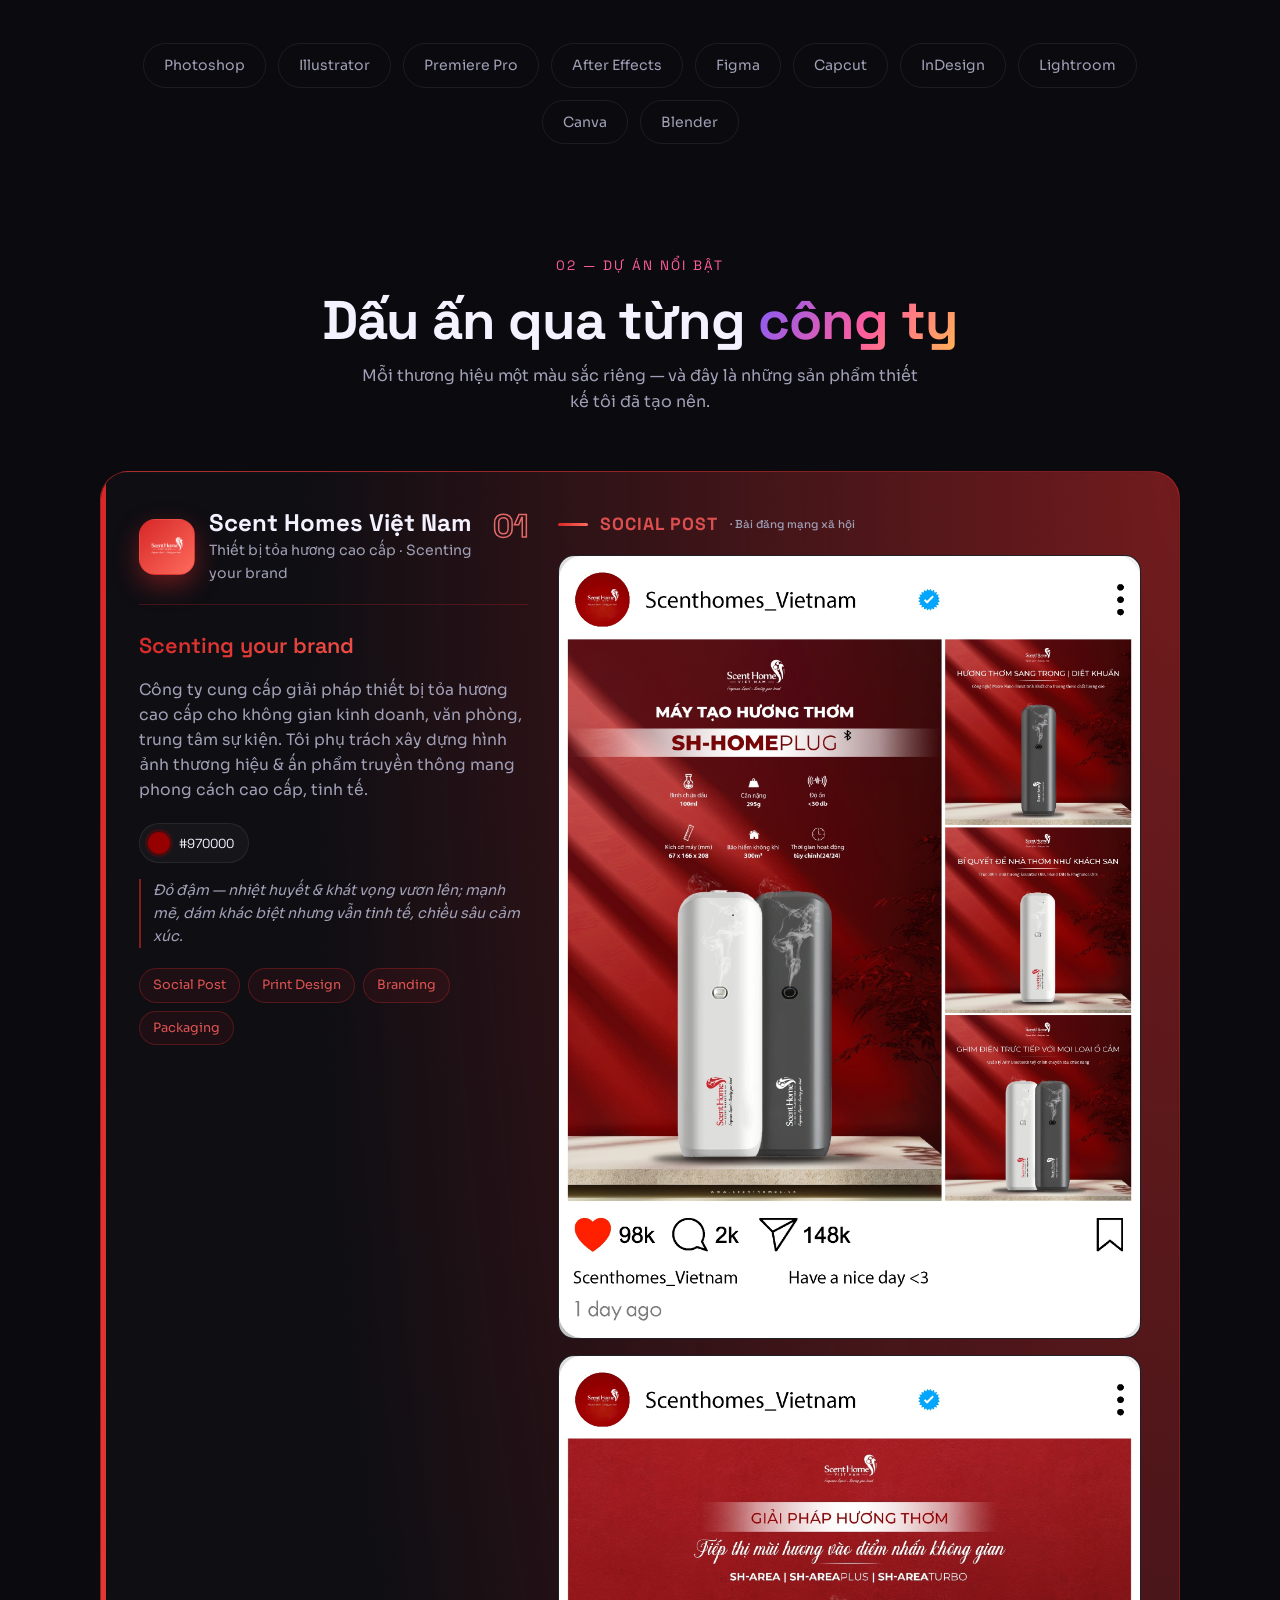
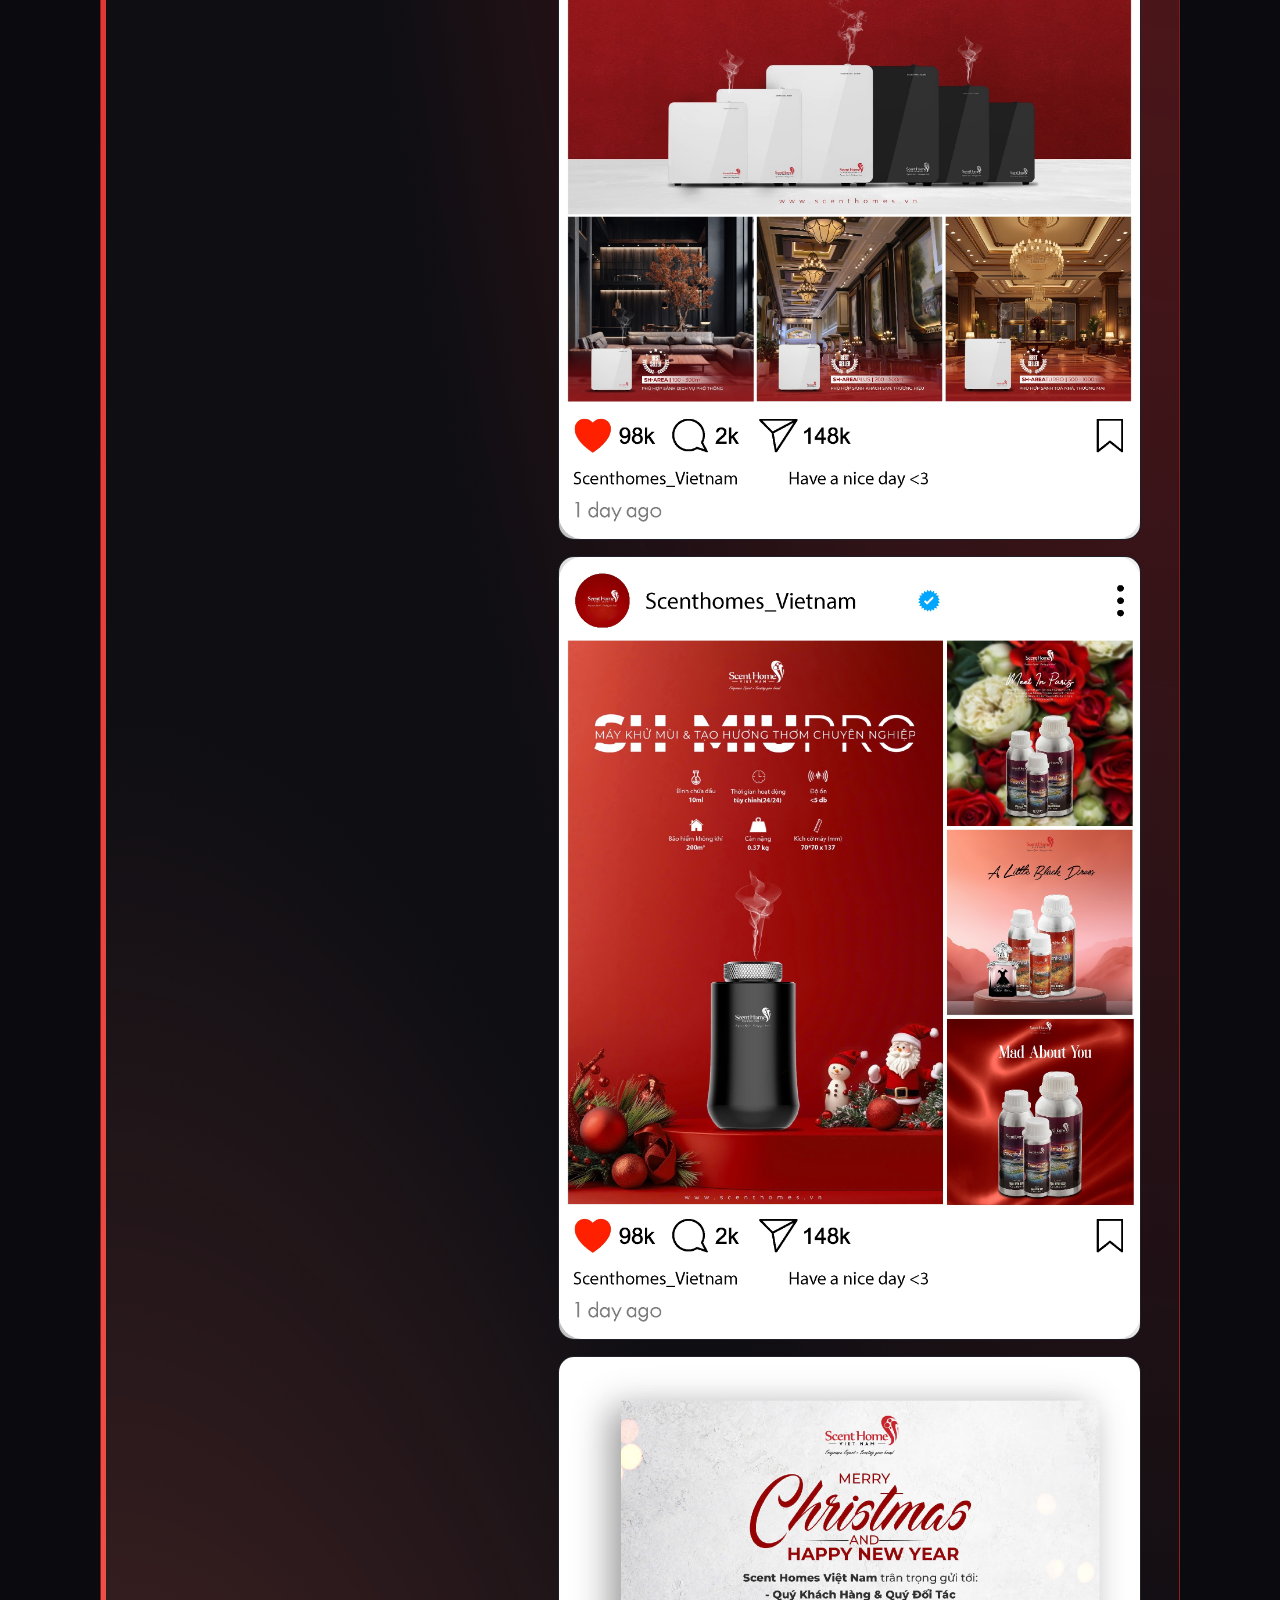
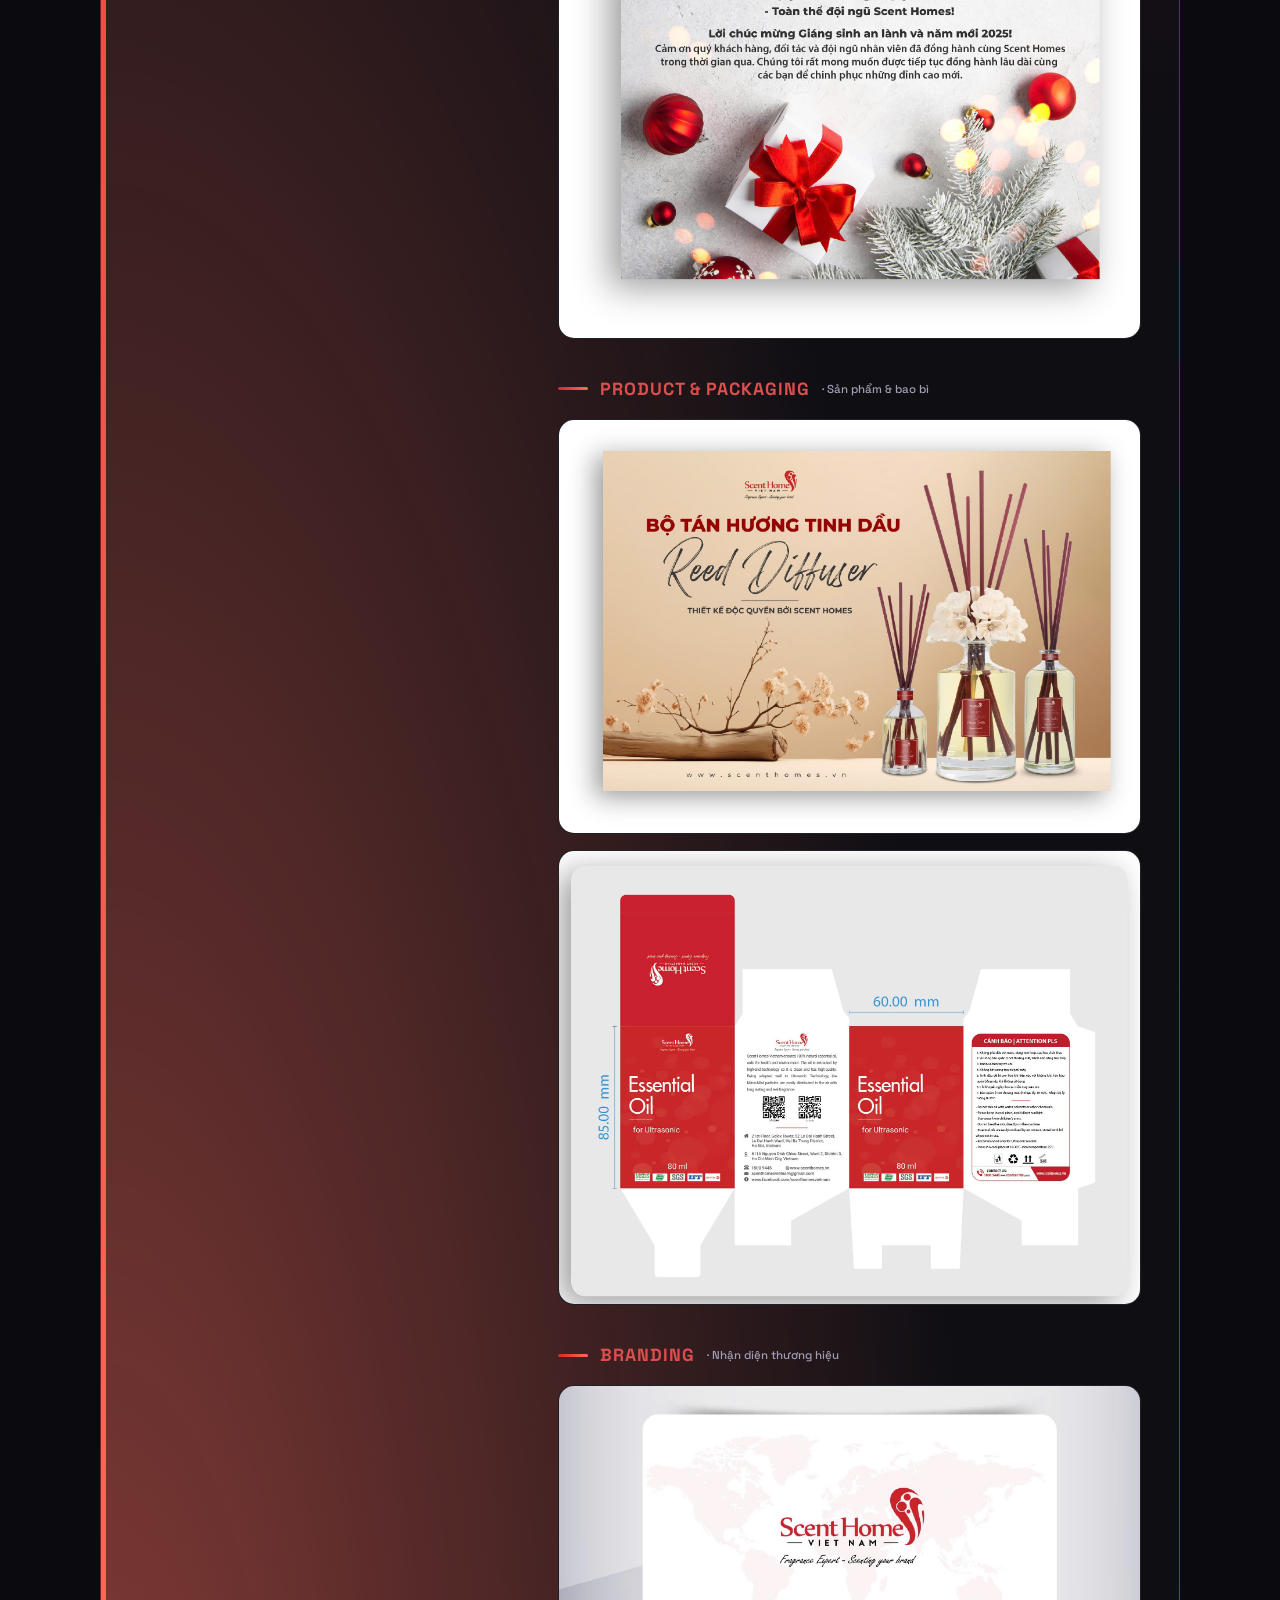
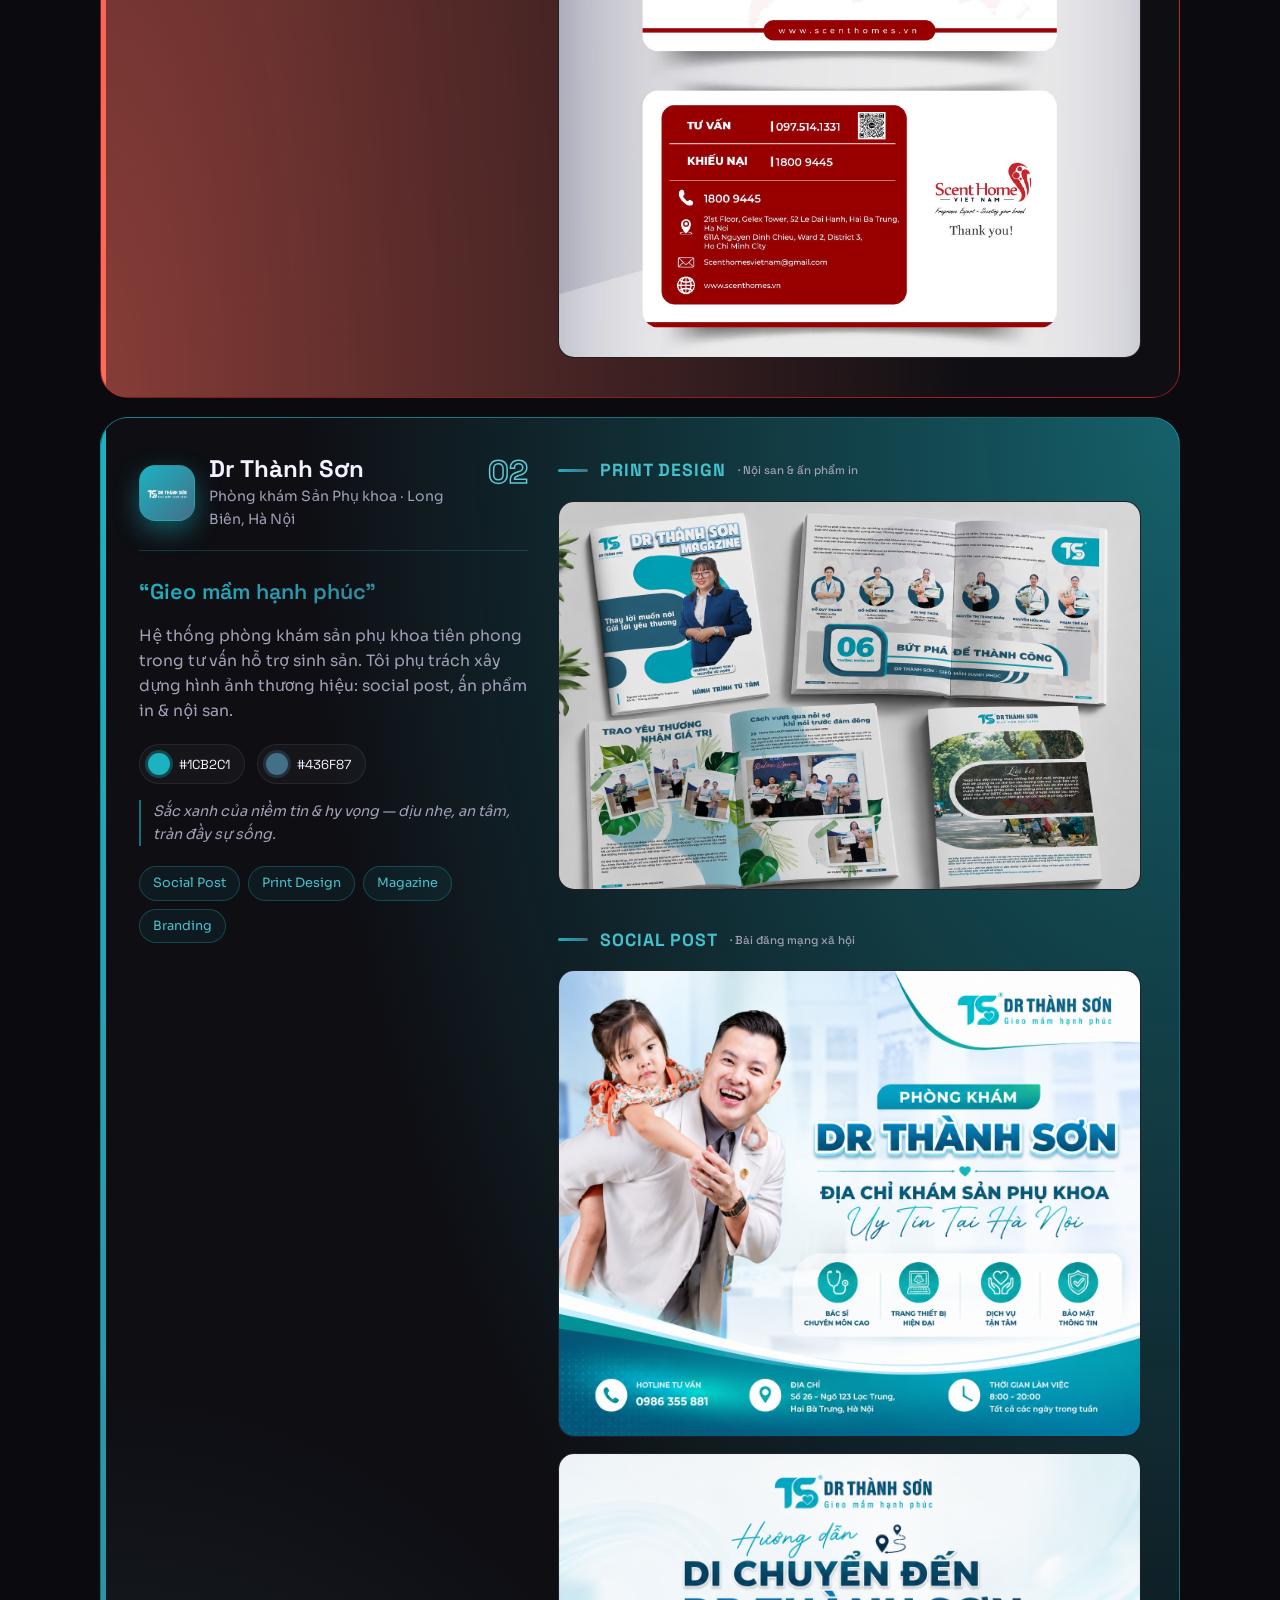
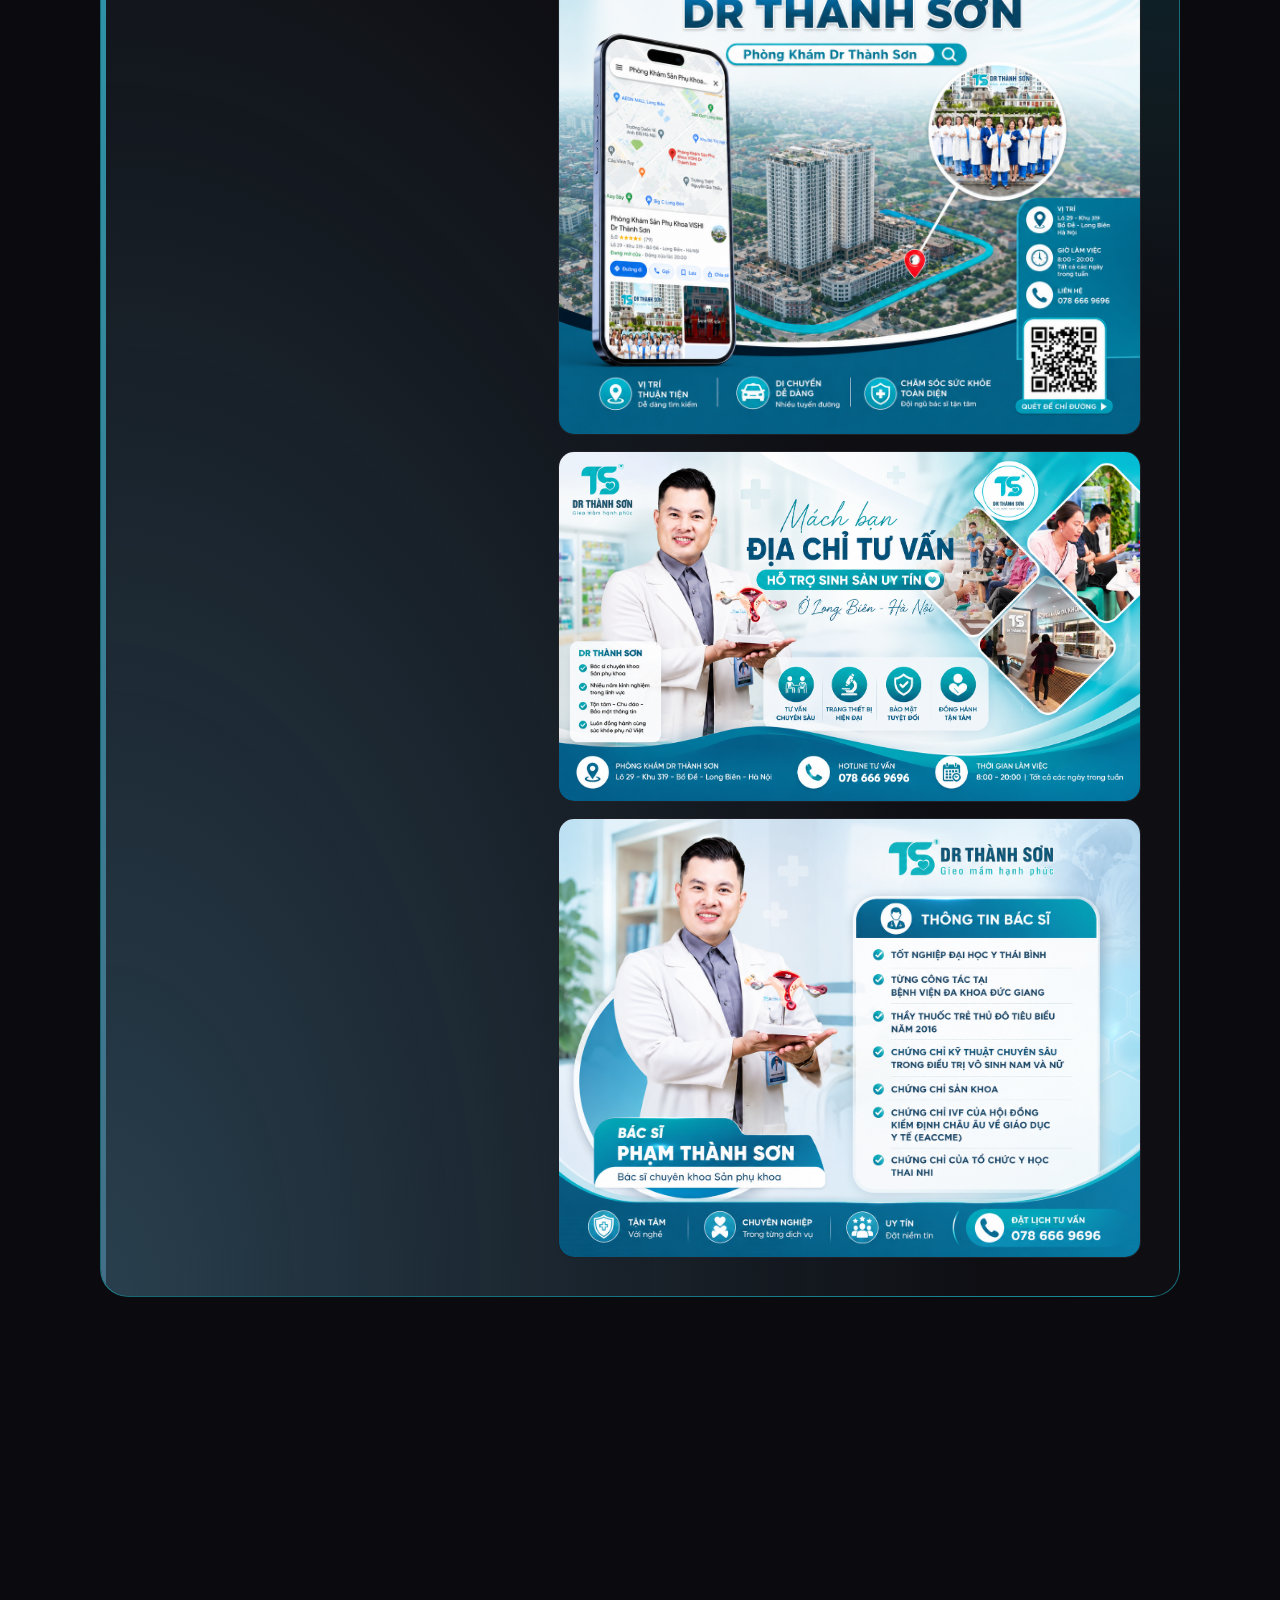
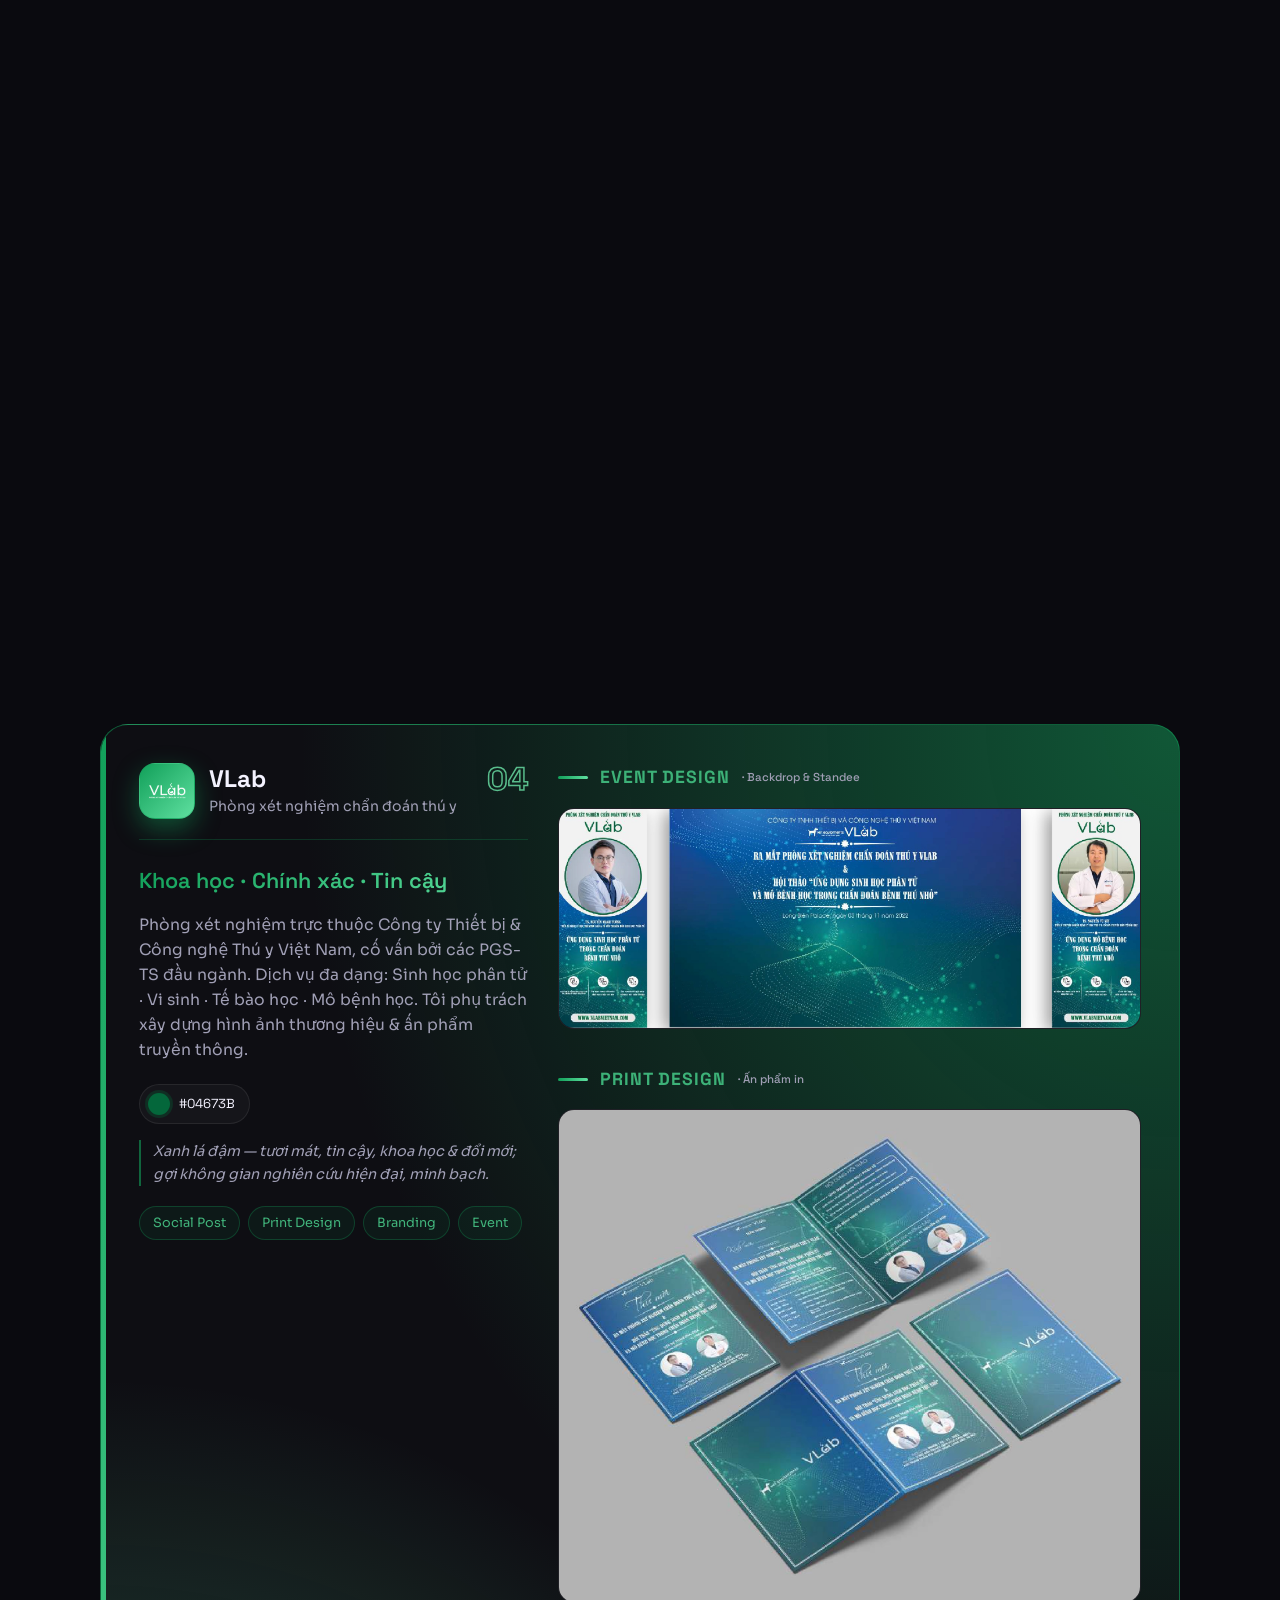
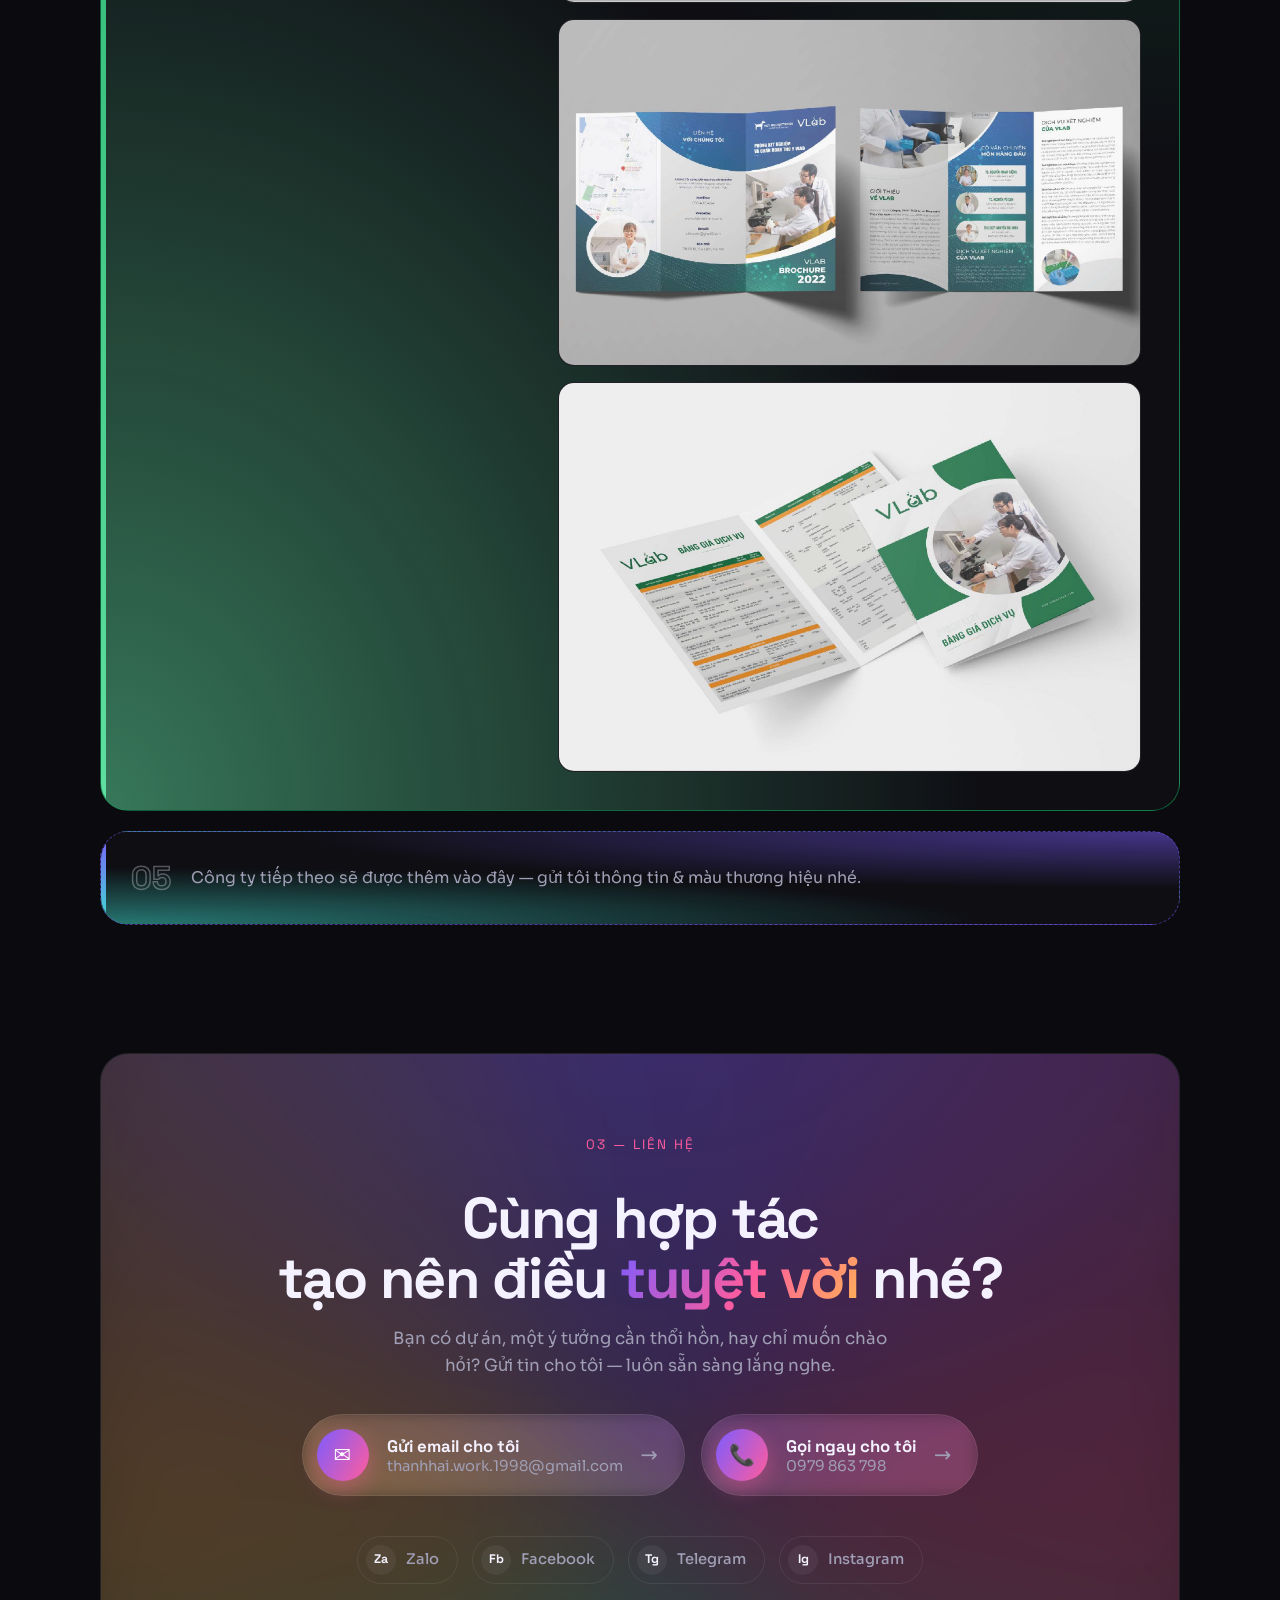
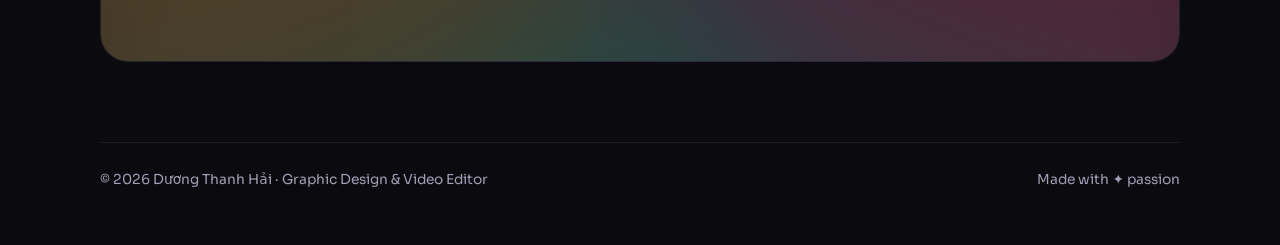
==== commit 23aa00b9: "update liên hệ" ====
--- a/index.html
+++ b/index.html
@@ -150,8 +150,8 @@
     <!-- tool tags -->
     <div class="toolbar reveal" data-reveal>
       <span>Photoshop</span><span>Illustrator</span><span>Premiere Pro</span>
-      <span>After Effects</span><span>Figma</span><span>DaVinci Resolve</span>
-      <span>InDesign</span><span>Lightroom</span><span>Cinema 4D</span><span>Blender</span>
+      <span>After Effects</span><span>Figma</span><span>Capcut</span>
+      <span>InDesign</span><span>Lightroom</span><span>Canva</span><span>Blender</span>
     </div>
   </section>
 
@@ -429,11 +429,18 @@
       <h2 class="contact__title">Cùng hợp tác<br/>tạo nên điều <em>tuyệt vời</em> nhé?</h2>
       <p class="contact__sub">Bạn có dự án, một ý tưởng cần thổi hồn, hay chỉ muốn chào hỏi? Gửi tin cho tôi — luôn sẵn sàng lắng nghe.</p>
 
-      <a href="mailto:thanhhai.work.1998@gmail.com" class="contact__cta" data-magnetic>
-        <span class="contact__cta-ic">✉</span>
-        <span class="contact__cta-txt"><b>Gửi email cho tôi</b><span>thanhhai.work.1998@gmail.com</span></span>
-        <span class="contact__cta-ar">→</span>
-      </a>
+      <div class="contact__ctas">
+        <a href="mailto:thanhhai.work.1998@gmail.com" class="contact__cta" data-magnetic>
+          <span class="contact__cta-ic">✉</span>
+          <span class="contact__cta-txt"><b>Gửi email cho tôi</b><span>thanhhai.work.1998@gmail.com</span></span>
+          <span class="contact__cta-ar">→</span>
+        </a>
+        <a href="tel:+84979863798" class="contact__cta" data-magnetic>
+          <span class="contact__cta-ic">📞</span>
+          <span class="contact__cta-txt"><b>Gọi ngay cho tôi</b><span>0979 863 798</span></span>
+          <span class="contact__cta-ar">→</span>
+        </a>
+      </div>
 
       <div class="contact__socials">
         <a href="https://zalo.me/0979863798" class="social" target="_blank" rel="noopener" data-magnetic><span class="social__badge">Za</span>Zalo</a>
--- a/style.css
+++ b/style.css
@@ -153,7 +153,7 @@
 @keyframes scrollx{to{transform:translateX(-50%)}}
 
 /* ============ SECTIONS ============ */
-.section{max-width:var(--maxw);margin:0 auto;padding:clamp(80px,12vh,140px) clamp(20px,5vw,60px)}
+.section{max-width:var(--maxw);margin:0 auto;padding:clamp(44px,6vh,72px) clamp(20px,5vw,60px)}
 .section__tag{font-family:'Space Grotesk';font-size:.85rem;letter-spacing:2px;text-transform:uppercase;color:var(--pink);display:inline-block;margin-bottom:16px}
 .section__title{font-size:clamp(2rem,5vw,3.4rem);letter-spacing:-1px}
 
@@ -188,7 +188,7 @@
 .work__sub{color:var(--muted);max-width:560px;margin:14px auto 0}
 
 /* --- Company cluster (themed by --c1 / --c2) --- */
-.company{--c1:#7c5cff;--c2:#ff5c9d;position:relative;margin-bottom:40px;padding:clamp(22px,3vw,40px);
+.company{--c1:#7c5cff;--c2:#ff5c9d;position:relative;margin-bottom:20px;padding:clamp(22px,3vw,40px);
   border-radius:28px;border:1px solid color-mix(in srgb,var(--c1) 55%,transparent);
   background:
     radial-gradient(120% 90% at 100% 0%,color-mix(in srgb,var(--c1) 50%,transparent),transparent 68%),
@@ -293,8 +293,8 @@
 
 /* CONTACT */
 .contact{text-align:center}
-.contact__card{position:relative;max-width:820px;margin:0 auto;padding:clamp(36px,6vw,72px) clamp(24px,5vw,64px);
-  border-radius:32px;border:1px solid var(--line);overflow:hidden;
+.contact__card{position:relative;width:100%;padding:clamp(40px,6vw,80px) clamp(24px,5vw,60px);
+  border-radius:28px;border:1px solid var(--line);overflow:hidden;
   background:radial-gradient(120% 130% at 50% -10%,rgba(124,92,255,.16),transparent 55%),rgba(255,255,255,.02)}
 /* Vầng sáng gradient xoay phía sau */
 .contact__aura{position:absolute;left:50%;top:-30%;width:120%;aspect-ratio:1;transform:translateX(-50%);z-index:-1;pointer-events:none;
@@ -303,7 +303,10 @@
 .contact__title{font-size:clamp(2rem,6vw,3.6rem);letter-spacing:-1.5px;margin:16px 0 18px;line-height:1.05}
 .contact__sub{color:var(--muted);font-size:1.05rem;max-width:520px;margin:0 auto 34px}
 
-/* Nút email nổi bật */
+/* Hàng chứa các nút liên hệ (email + gọi điện) */
+.contact__ctas{display:flex;flex-wrap:wrap;gap:16px;justify-content:center}
+
+/* Nút email / gọi điện nổi bật */
 .contact__cta{display:inline-flex;align-items:center;gap:18px;text-align:left;
   padding:14px 18px 14px 14px;border-radius:100px;border:1px solid var(--line);
   background:rgba(255,255,255,.04);backdrop-filter:blur(8px);
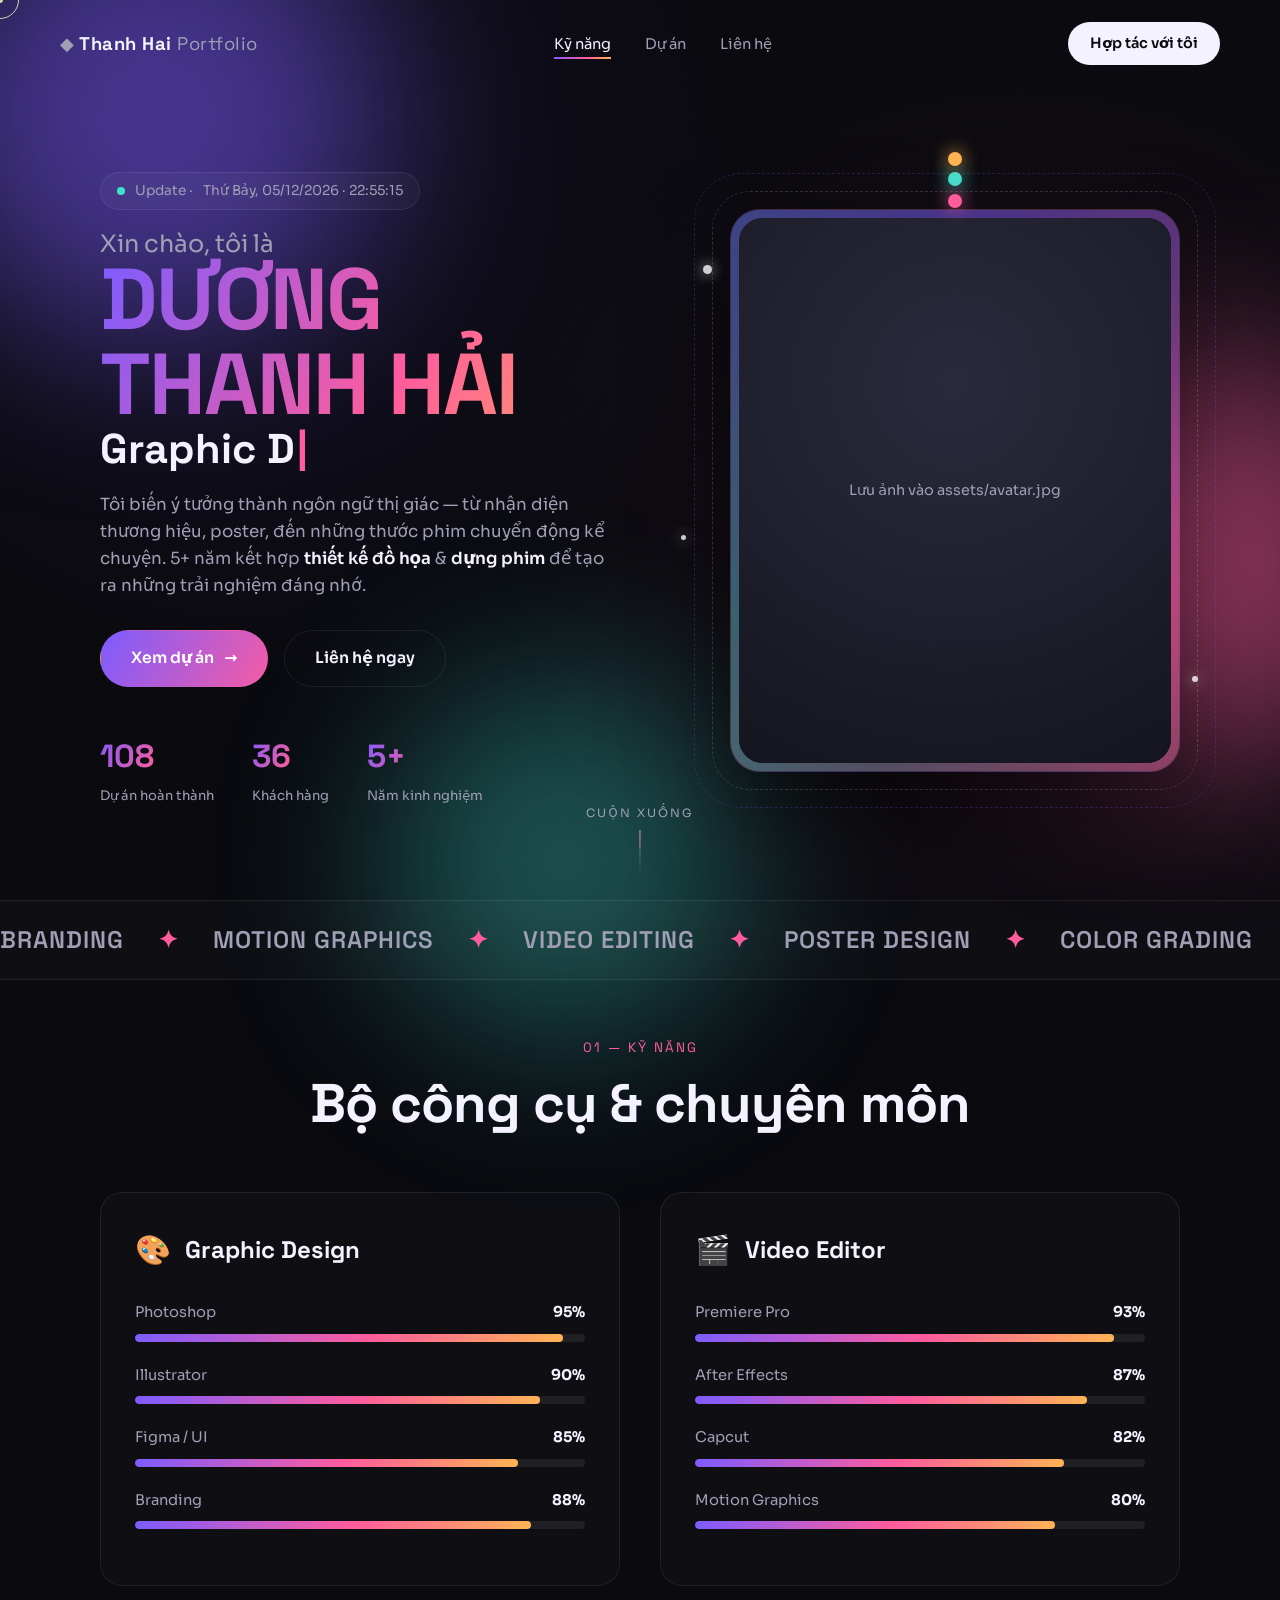
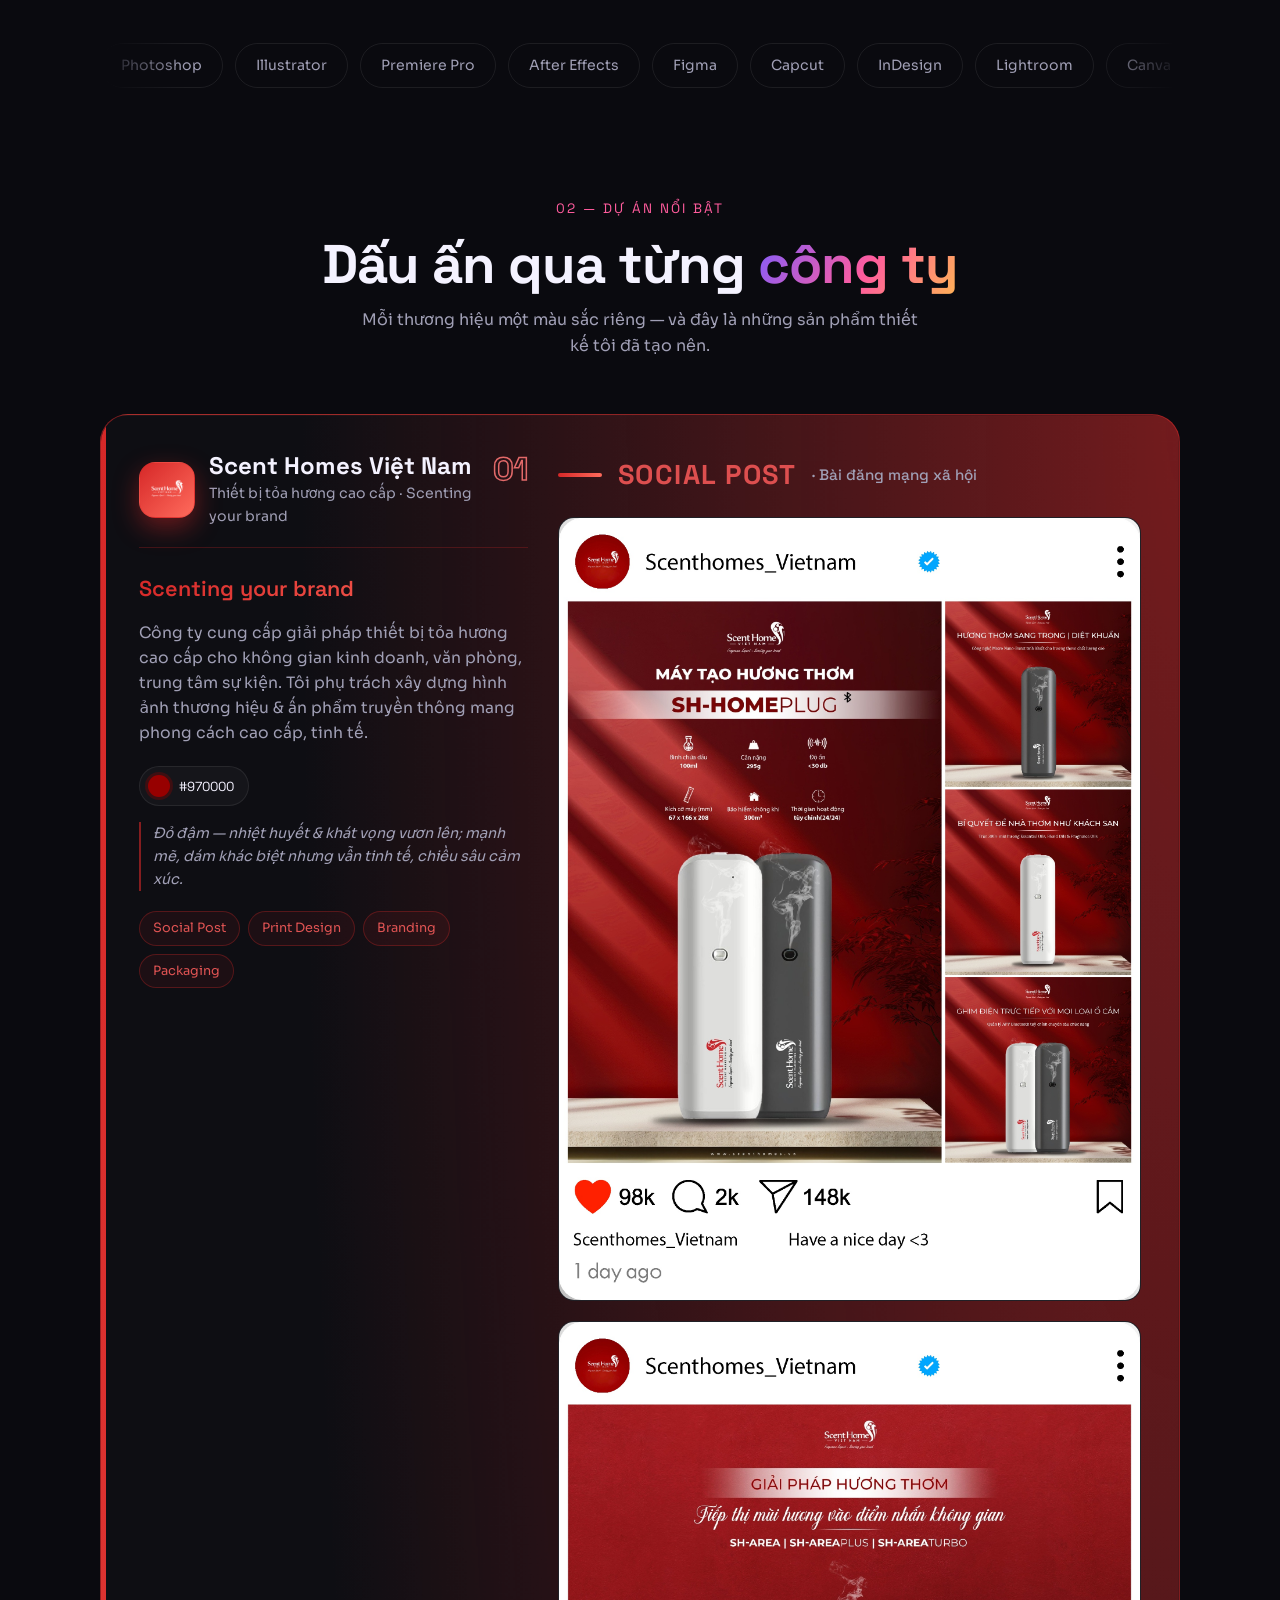
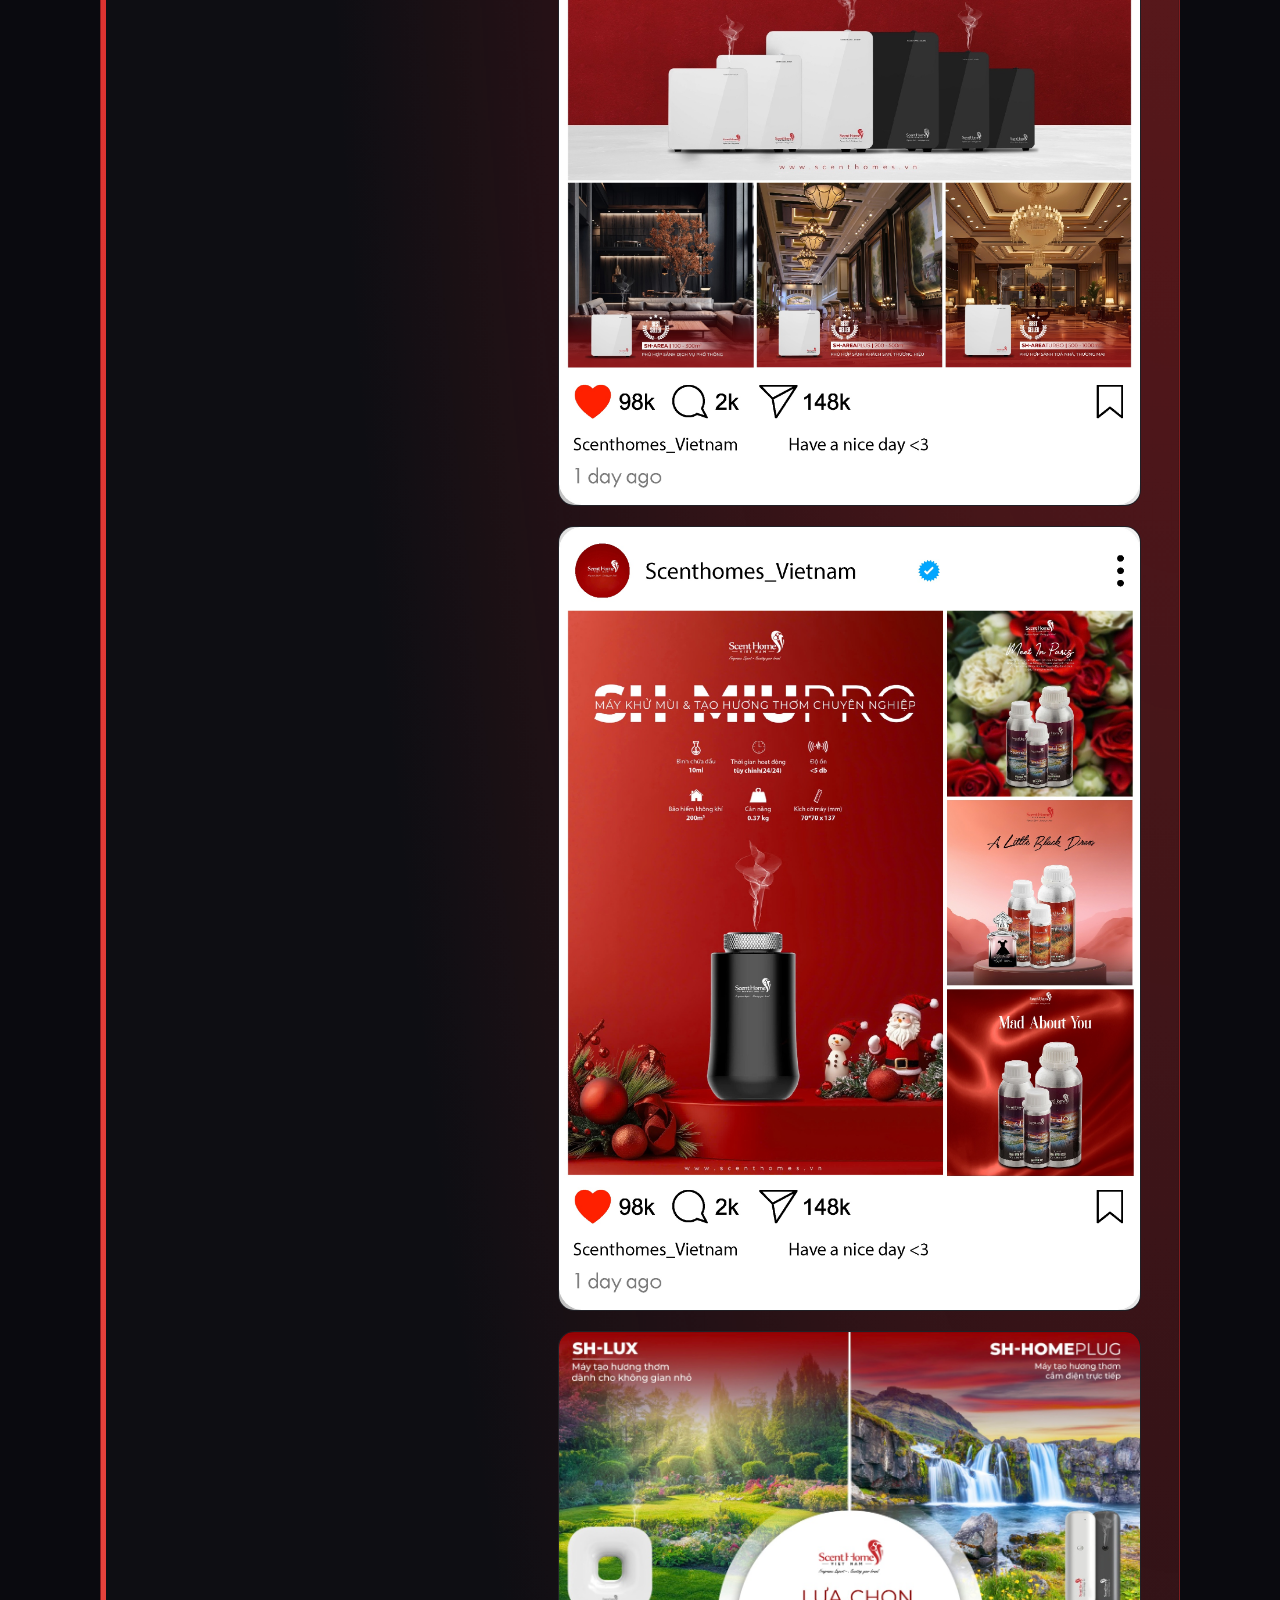
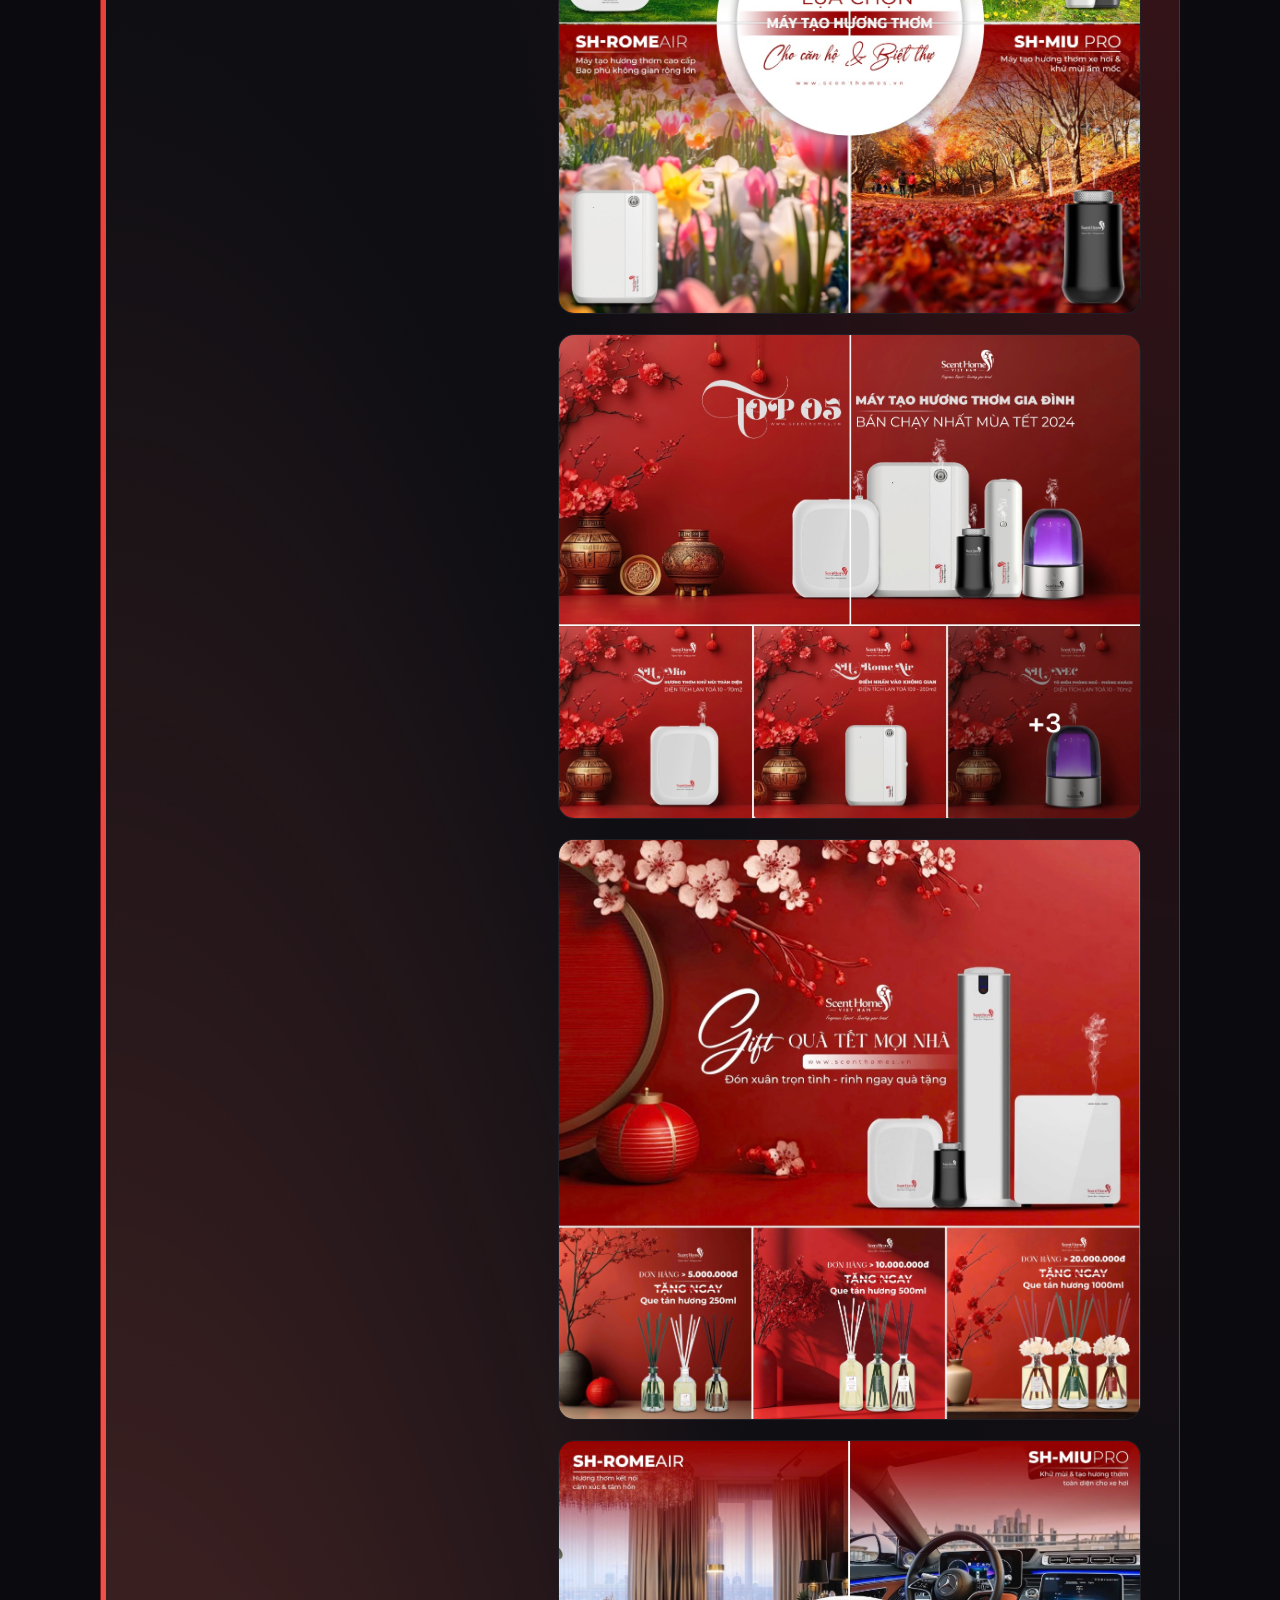
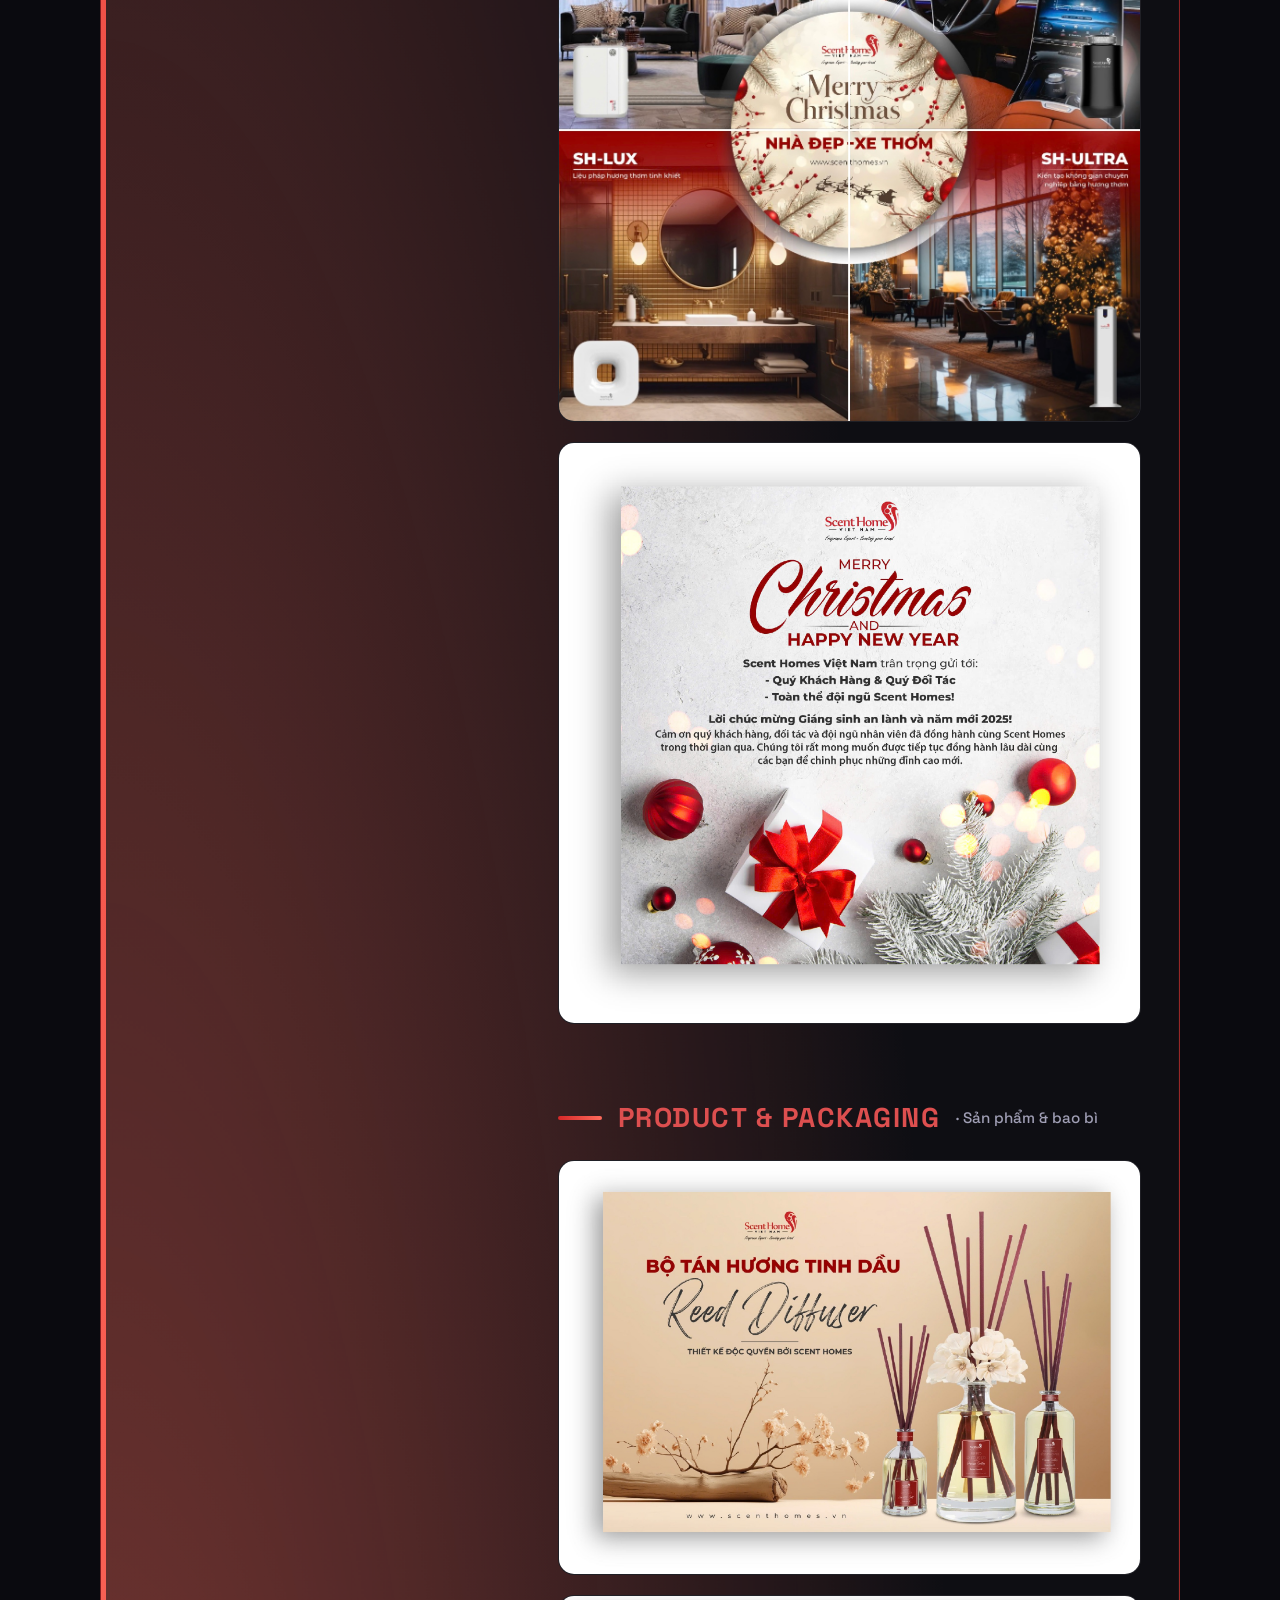
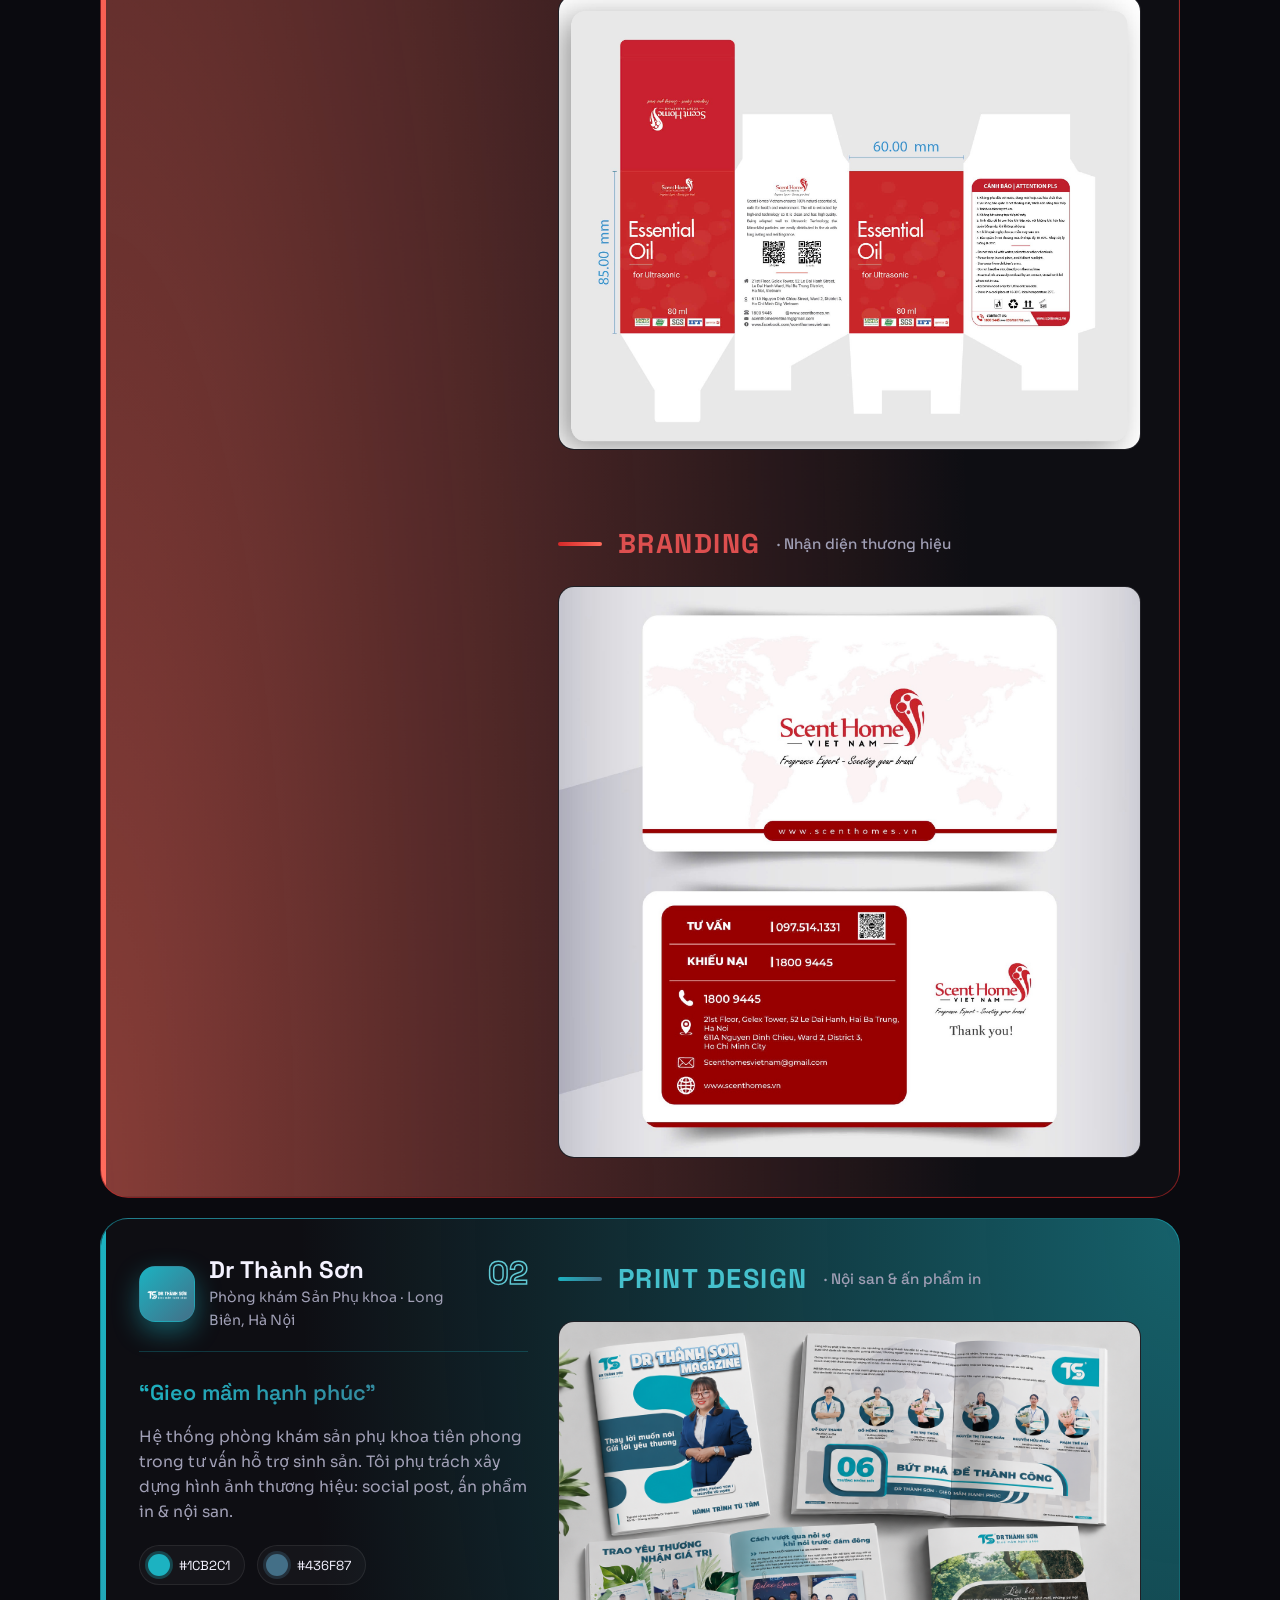
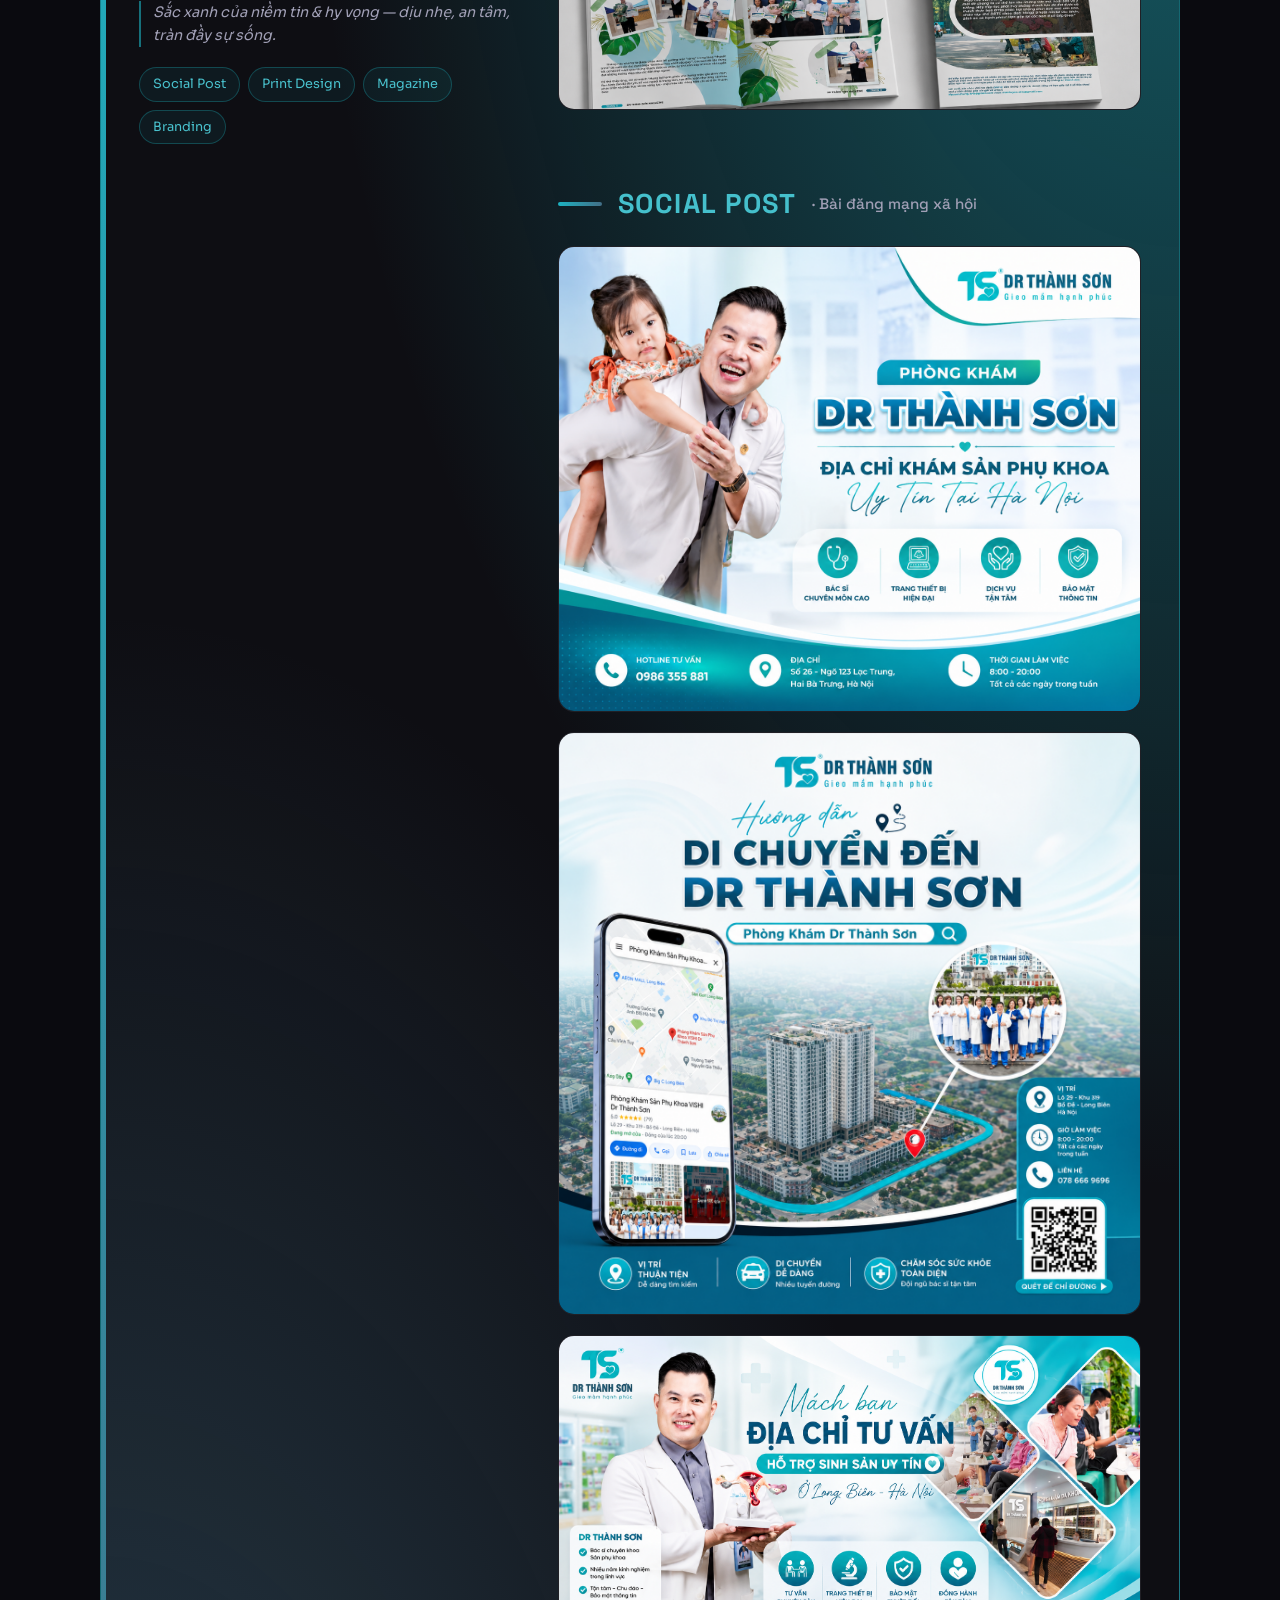
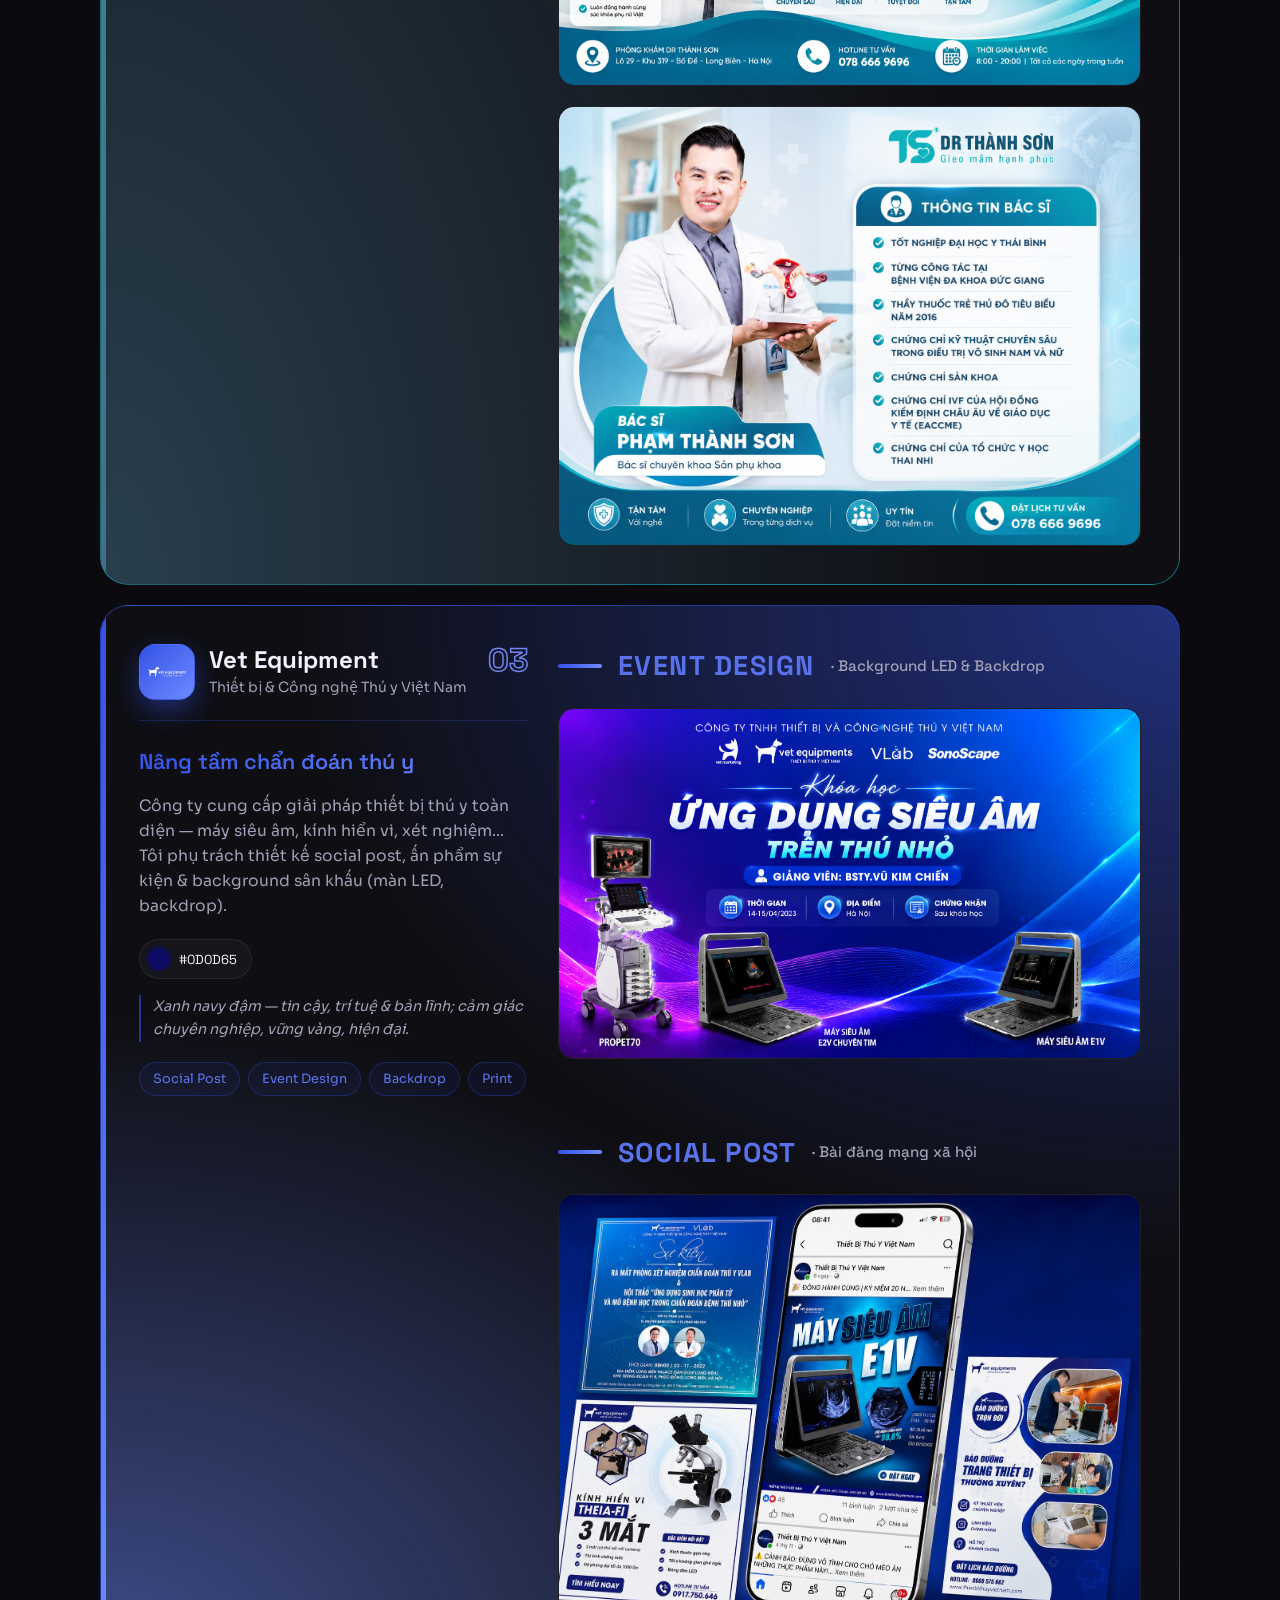
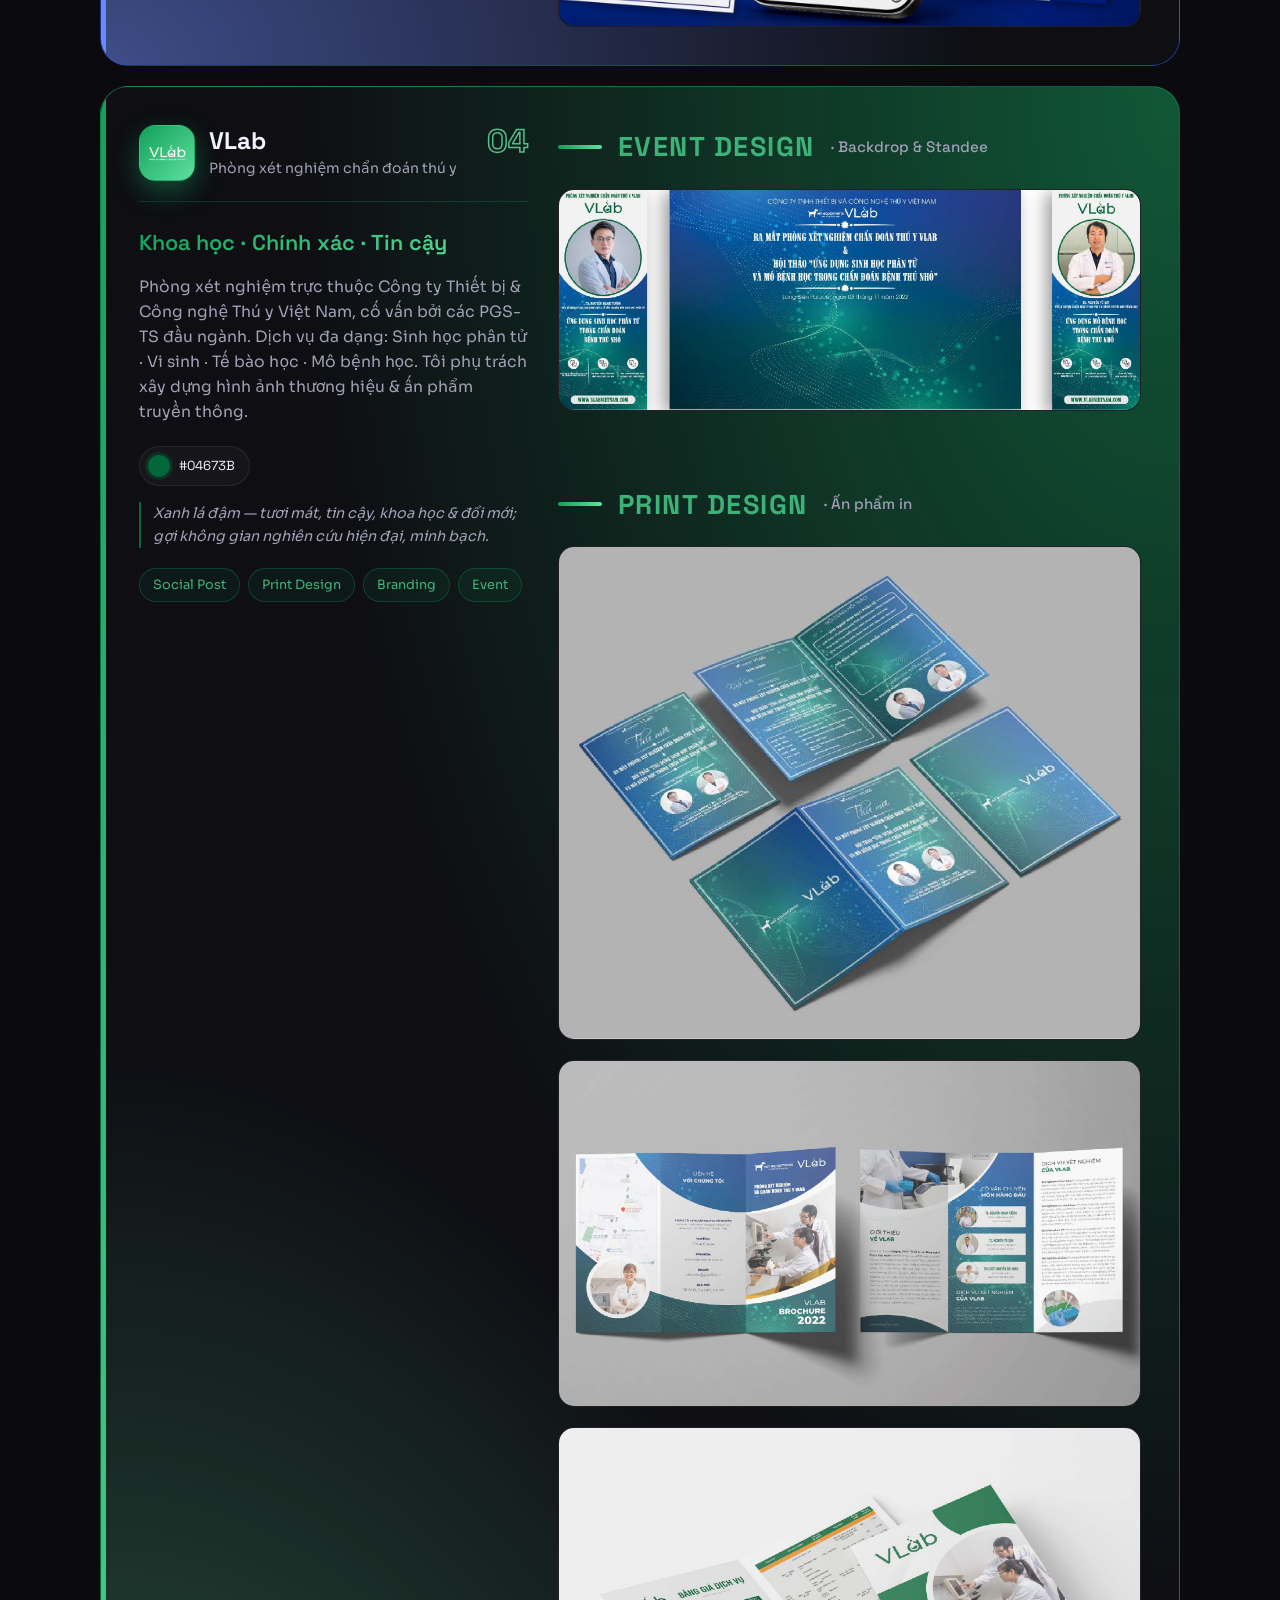
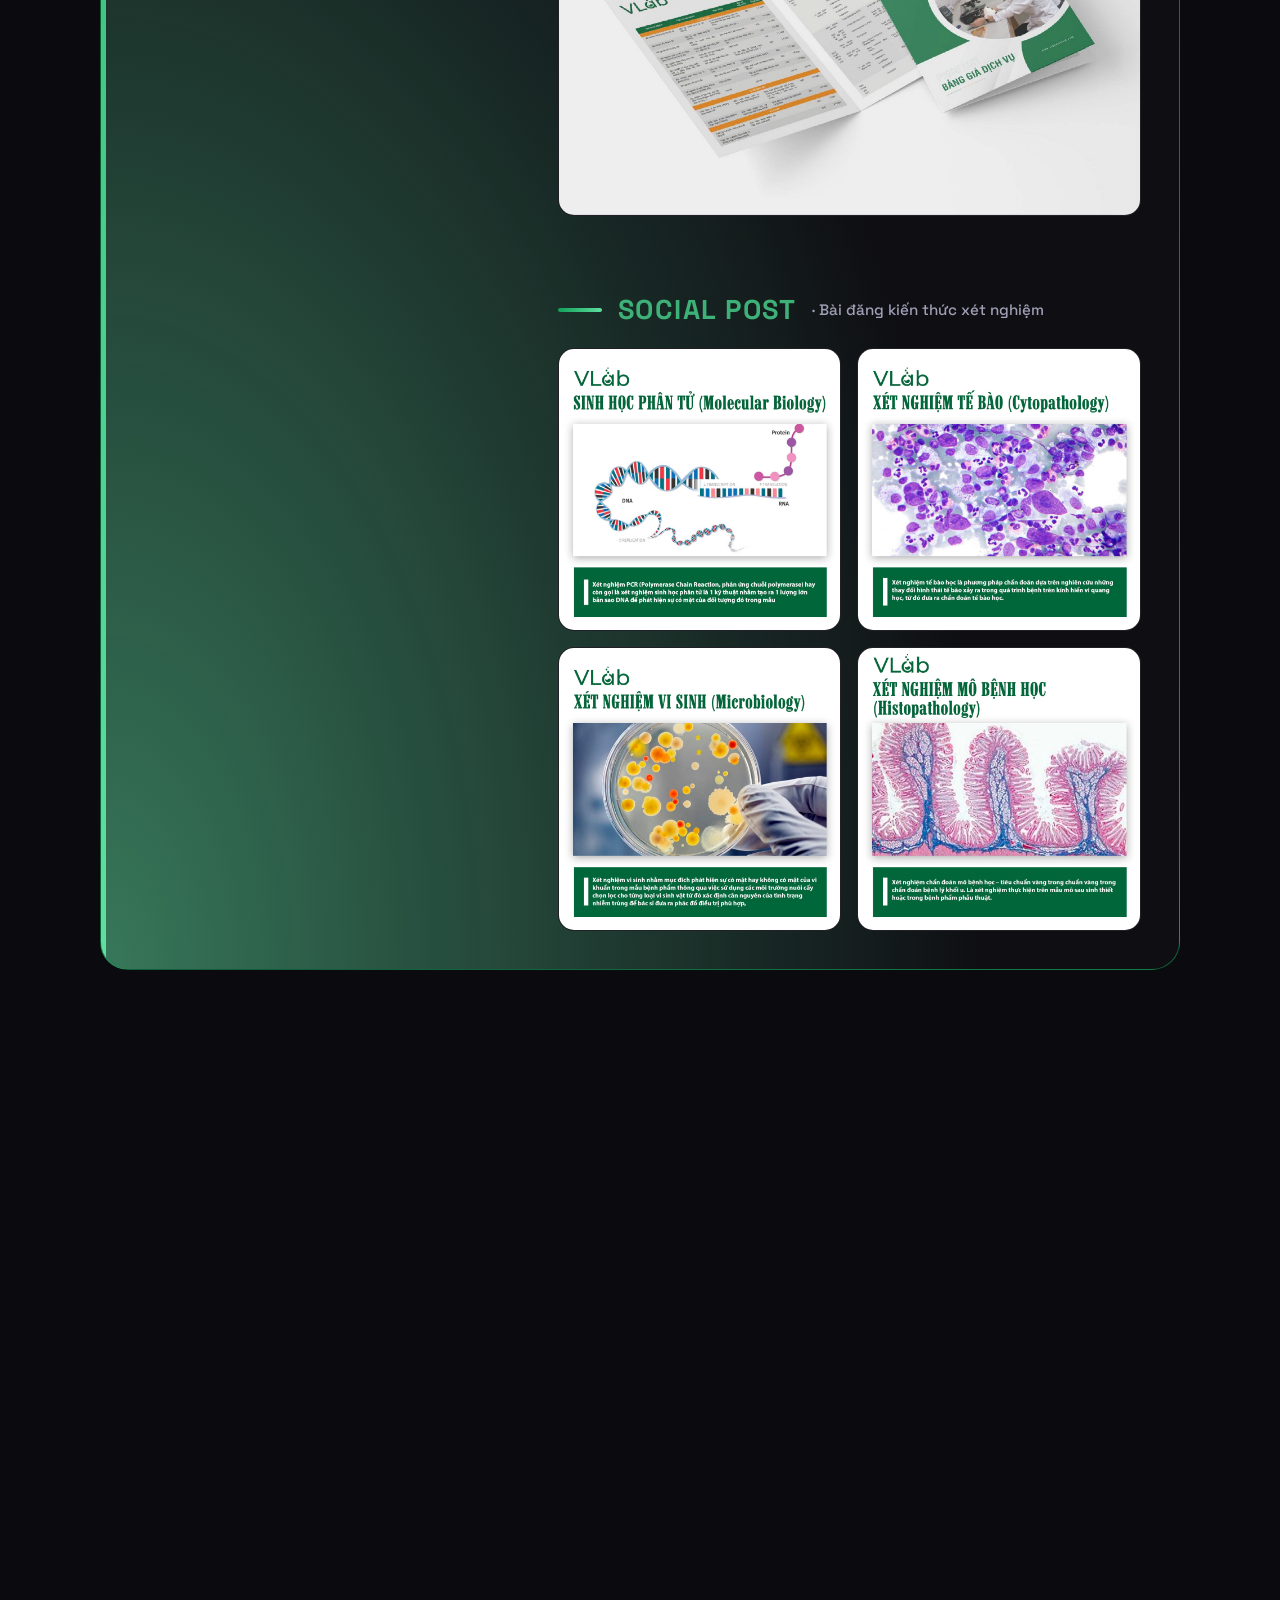
==== commit 721c55ae: "update Bigboss" ====
--- a/index.html
+++ b/index.html
@@ -149,9 +149,14 @@
 
     <!-- tool tags -->
     <div class="toolbar reveal" data-reveal>
-      <span>Photoshop</span><span>Illustrator</span><span>Premiere Pro</span>
-      <span>After Effects</span><span>Figma</span><span>Capcut</span>
-      <span>InDesign</span><span>Lightroom</span><span>Canva</span><span>Blender</span>
+      <div class="toolbar__track">
+        <span>Photoshop</span><span>Illustrator</span><span>Premiere Pro</span>
+        <span>After Effects</span><span>Figma</span><span>Capcut</span>
+        <span>InDesign</span><span>Lightroom</span><span>Canva</span><span>Blender</span>
+        <span aria-hidden="true">Photoshop</span><span aria-hidden="true">Illustrator</span><span aria-hidden="true">Premiere Pro</span>
+        <span aria-hidden="true">After Effects</span><span aria-hidden="true">Figma</span><span aria-hidden="true">Capcut</span>
+        <span aria-hidden="true">InDesign</span><span aria-hidden="true">Lightroom</span><span aria-hidden="true">Canva</span><span aria-hidden="true">Blender</span>
+      </div>
     </div>
   </section>
 
@@ -212,6 +217,22 @@
               <figcaption><b>Social</b> Giải pháp hương thơm SH-Area</figcaption>
             </figure>
             <figure class="shot" data-tilt>
+              <img src="assets/projects/scent/post4.jpg" alt="Scent Homes — social post lựa chọn máy tạo hương cho căn hộ & biệt thự" loading="lazy" onerror="this.style.display='none';this.parentNode.classList.add('shot--empty');this.parentNode.setAttribute('data-empty','post4.jpg');" />
+              <figcaption><b>Social</b> Lựa chọn máy tạo hương cho căn hộ &amp; biệt thự</figcaption>
+            </figure>
+            <figure class="shot" data-tilt>
+              <img src="assets/projects/scent/post5.jpg" alt="Scent Homes — social post Top 05 bán chạy mùa Tết 2024" loading="lazy" onerror="this.style.display='none';this.parentNode.classList.add('shot--empty');this.parentNode.setAttribute('data-empty','post5.jpg');" />
+              <figcaption><b>Social</b> Top 05 máy tạo hương bán chạy mùa Tết 2024</figcaption>
+            </figure>
+            <figure class="shot" data-tilt>
+              <img src="assets/projects/scent/post6.jpg" alt="Scent Homes — social post quà Tết mọi nhà" loading="lazy" onerror="this.style.display='none';this.parentNode.classList.add('shot--empty');this.parentNode.setAttribute('data-empty','post6.jpg');" />
+              <figcaption><b>Social</b> Gift — Quà Tết mọi nhà</figcaption>
+            </figure>
+            <figure class="shot" data-tilt>
+              <img src="assets/projects/scent/post7.jpg" alt="Scent Homes — social post Merry Christmas nhà đẹp xe thơm" loading="lazy" onerror="this.style.display='none';this.parentNode.classList.add('shot--empty');this.parentNode.setAttribute('data-empty','post7.jpg');" />
+              <figcaption><b>Social</b> Merry Christmas — Nhà đẹp · Xe thơm</figcaption>
+            </figure>
+            <figure class="shot" data-tilt>
               <img src="assets/projects/scent/christmas.jpg" alt="Scent Homes — thiệp Giáng sinh & Năm mới 2025" loading="lazy" onerror="this.style.display='none';this.parentNode.classList.add('shot--empty');this.parentNode.setAttribute('data-empty','christmas.jpg');" />
               <figcaption><b>Social</b> Thiệp Giáng sinh &amp; Năm mới 2025</figcaption>
             </figure>
@@ -410,13 +431,122 @@
               <figcaption><b>Print</b> Bảng giá dịch vụ</figcaption>
             </figure>
           </div>
+          <div class="cat cat--grid">
+            <h4 class="cat__title">Social Post <small>· Bài đăng kiến thức xét nghiệm</small></h4>
+            <figure class="shot" data-tilt>
+              <img src="assets/projects/vlab/anh1.jpg" alt="VLab — social post Sinh học phân tử (Molecular Biology)" loading="lazy" onerror="this.style.display='none';this.parentNode.classList.add('shot--empty');this.parentNode.setAttribute('data-empty','anh1.jpg');" />
+              <figcaption><b>Social</b> Xét nghiệm Sinh học phân tử (Molecular Biology)</figcaption>
+            </figure>
+            <figure class="shot" data-tilt>
+              <img src="assets/projects/vlab/anh2.jpg" alt="VLab — social post Xét nghiệm tế bào (Cytopathology)" loading="lazy" onerror="this.style.display='none';this.parentNode.classList.add('shot--empty');this.parentNode.setAttribute('data-empty','anh2.jpg');" />
+              <figcaption><b>Social</b> Xét nghiệm Tế bào (Cytopathology)</figcaption>
+            </figure>
+            <figure class="shot" data-tilt>
+              <img src="assets/projects/vlab/anh3.jpg" alt="VLab — social post Xét nghiệm vi sinh (Microbiology)" loading="lazy" onerror="this.style.display='none';this.parentNode.classList.add('shot--empty');this.parentNode.setAttribute('data-empty','anh3.jpg');" />
+              <figcaption><b>Social</b> Xét nghiệm Vi sinh (Microbiology)</figcaption>
+            </figure>
+            <figure class="shot" data-tilt>
+              <img src="assets/projects/vlab/anh4.jpg" alt="VLab — social post Xét nghiệm mô bệnh học (Histopathology)" loading="lazy" onerror="this.style.display='none';this.parentNode.classList.add('shot--empty');this.parentNode.setAttribute('data-empty','anh4.jpg');" />
+              <figcaption><b>Social</b> Xét nghiệm Mô bệnh học (Histopathology)</figcaption>
+            </figure>
+          </div>
+        </div>
+      </div>
+    </article>
+
+    <!-- ===== Company 05 · Big Group ===== -->
+    <article class="company reveal" data-reveal style="--c1:#FFC629;--c2:#F59E0B">
+      <div class="company__grid">
+        <aside class="company__about">
+          <div class="company__bar">
+            <div class="company__id">
+              <span class="company__logo" data-initials="BG">
+                <img src="assets/projects/bigboss/logo.png" alt="Big Group logo" class="company__logo-img" onload="this.parentNode.classList.add('has-logo')" onerror="this.remove()" />
+              </span>
+              <div class="company__idtext">
+                <h3 class="company__name">Tập đoàn nông nghiệp Big Group</h3>
+                <p class="company__role">Nông nghiệp thịnh vượng · Chăn nuôi · Thủy sản · Nông sản</p>
+              </div>
+            </div>
+            <div class="company__time">
+              <span class="company__index">05</span>
+            </div>
+          </div>
+          <p class="company__tagline">Mang hạnh phúc đến với người chăn nuôi</p>
+          <p class="company__desc">
+            Tập đoàn nông nghiệp đa lĩnh vực — chăn nuôi, thủy sản, nông sản. Tôi phụ trách
+            thiết kế nhận diện thương hiệu &amp; bao bì sản phẩm mang phong cách uy tín,
+            gần gũi với nhà nông.
+          </p>
+          <div class="company__colors">
+            <button class="swatch" style="--s:#FFC629" data-copy="#FFC629"><i></i>#FFC629</button>
+            <button class="swatch" style="--s:#7A1E24" data-copy="#7A1E24"><i></i>#7A1E24</button>
+          </div>
+          <p class="company__note">Vàng — trù phú, thịnh vượng &amp; năng lượng; đỏ mận — uy tín, bền vững.</p>
+          <div class="company__tags">
+            <span>Packaging</span><span>Branding</span><span>Print Design</span>
+          </div>
+        </aside>
+
+        <div class="company__gallery">
+          <div class="cat cat--slide">
+            <h4 class="cat__title">Packaging Dieline <small>· Bao bì kỹ thuật</small></h4>
+            <div class="cat__slider">
+              <div class="cat__track">
+                <figure class="shot" data-tilt>
+                  <img src="assets/projects/bigboss/bag1.jpg" alt="Big Group — dieline bao bì túi 100g" loading="lazy" onerror="this.style.display='none';this.parentNode.classList.add('shot--empty');this.parentNode.setAttribute('data-empty','bag1.jpg');" />
+                  <figcaption><b>Dieline</b> Bao bì túi 100g</figcaption>
+                </figure>
+                <figure class="shot" data-tilt>
+                  <img src="assets/projects/bigboss/bag2.jpg" alt="Big Group — dieline bao bì túi 1kg" loading="lazy" onerror="this.style.display='none';this.parentNode.classList.add('shot--empty');this.parentNode.setAttribute('data-empty','bag2.jpg');" />
+                  <figcaption><b>Dieline</b> Bao bì túi 1kg</figcaption>
+                </figure>
+                <figure class="shot" data-tilt>
+                  <img src="assets/projects/bigboss/bag3.jpg" alt="Big Group — dieline bao bì túi 500g" loading="lazy" onerror="this.style.display='none';this.parentNode.classList.add('shot--empty');this.parentNode.setAttribute('data-empty','bag3.jpg');" />
+                  <figcaption><b>Dieline</b> Bao bì túi 500g</figcaption>
+                </figure>
+                <figure class="shot" data-tilt>
+                  <img src="assets/projects/bigboss/bag4.jpg" alt="Big Group — dieline bao bì túi 200g" loading="lazy" onerror="this.style.display='none';this.parentNode.classList.add('shot--empty');this.parentNode.setAttribute('data-empty','bag4.jpg');" />
+                  <figcaption><b>Dieline</b> Bao bì túi 200g</figcaption>
+                </figure>
+                <!-- Bản nhân đôi để cuộn lặp mượt (không tính vào lightbox) -->
+                <figure class="shot shot--clone" data-tilt aria-hidden="true">
+                  <img src="assets/projects/bigboss/bag1.jpg" alt="" loading="lazy" />
+                  <figcaption><b>Dieline</b> Bao bì túi 100g</figcaption>
+                </figure>
+                <figure class="shot shot--clone" data-tilt aria-hidden="true">
+                  <img src="assets/projects/bigboss/bag2.jpg" alt="" loading="lazy" />
+                  <figcaption><b>Dieline</b> Bao bì túi 1kg</figcaption>
+                </figure>
+                <figure class="shot shot--clone" data-tilt aria-hidden="true">
+                  <img src="assets/projects/bigboss/bag3.jpg" alt="" loading="lazy" />
+                  <figcaption><b>Dieline</b> Bao bì túi 500g</figcaption>
+                </figure>
+                <figure class="shot shot--clone" data-tilt aria-hidden="true">
+                  <img src="assets/projects/bigboss/bag4.jpg" alt="" loading="lazy" />
+                  <figcaption><b>Dieline</b> Bao bì túi 200g</figcaption>
+                </figure>
+              </div>
+            </div>
+          </div>
+          <div class="cat cat--grid">
+            <h4 class="cat__title">Product Mockup <small>· Sản phẩm thực tế</small></h4>
+            <figure class="shot" data-tilt>
+              <img src="assets/projects/bigboss/bag5.jpg" alt="Big Group — mockup sản phẩm Amox Colis 500" loading="lazy" onerror="this.style.display='none';this.parentNode.classList.add('shot--empty');this.parentNode.setAttribute('data-empty','bag5.jpg');" />
+              <figcaption><b>Mockup</b> Amox Colis 500 Powder</figcaption>
+            </figure>
+            <figure class="shot" data-tilt>
+              <img src="assets/projects/bigboss/bag6.jpg" alt="Big Group — mockup sản phẩm Anti-Virus" loading="lazy" onerror="this.style.display='none';this.parentNode.classList.add('shot--empty');this.parentNode.setAttribute('data-empty','bag6.jpg');" />
+              <figcaption><b>Mockup</b> Anti-Virus</figcaption>
+            </figure>
+          </div>
         </div>
       </div>
     </article>
 
     <!-- ===== Next company placeholder ===== -->
     <div class="company company--next reveal" data-reveal>
-      <span class="company__index">05</span>
+      <span class="company__index">06</span>
       <p>Công ty tiếp theo sẽ được thêm vào đây — gửi tôi thông tin &amp; màu thương hiệu nhé.</p>
     </div>
   </section>
--- a/style.css
+++ b/style.css
@@ -179,9 +179,16 @@
 .bar__label b{color:var(--ink)}
 .bar__track{display:block;height:8px;border-radius:100px;background:rgba(255,255,255,.07);overflow:hidden}
 .bar__track i{display:block;height:100%;width:0;border-radius:100px;background:var(--grad);transition:width 1.3s var(--ease)}
-.toolbar{display:flex;flex-wrap:wrap;gap:12px;justify-content:center;margin-top:56px}
-.toolbar span{padding:10px 20px;border-radius:100px;border:1px solid var(--line);font-size:.88rem;color:var(--muted);transition:.3s;cursor:default}
-.toolbar span:hover{color:var(--ink);border-color:var(--pink);transform:translateY(-3px)}
+/* Dải phần mềm cuộn ngang (ngược chiều marquee trên) + mờ 2 mép + dừng khi hover */
+.toolbar{margin-top:56px;overflow:hidden;
+  -webkit-mask:linear-gradient(90deg,transparent,#000 8%,#000 92%,transparent);
+  mask:linear-gradient(90deg,transparent,#000 8%,#000 92%,transparent)}
+.toolbar__track{display:flex;gap:12px;width:max-content;animation:toolbarScroll 34s linear infinite}
+.toolbar:hover .toolbar__track{animation-play-state:paused}
+.toolbar span{flex-shrink:0;padding:10px 20px;border-radius:100px;border:1px solid var(--line);font-size:.88rem;color:var(--muted);white-space:nowrap;transition:color .3s,border-color .3s,transform .3s,background .3s;cursor:default}
+.toolbar span:hover{color:var(--ink);border-color:transparent;background:rgba(255,255,255,.05);transform:scale(1.08)}
+@keyframes toolbarScroll{from{transform:translateX(-50%)}to{transform:translateX(0)}}
+@media (prefers-reduced-motion:reduce){.toolbar__track{animation:none}}
 
 /* WORK */
 .work__head{text-align:center;margin-bottom:56px}
@@ -227,12 +234,28 @@
 .company__tags span{font-size:.8rem;padding:6px 13px;border-radius:100px;color:color-mix(in srgb,var(--c1) 80%,#fff);border:1px solid color-mix(in srgb,var(--c1) 30%,transparent);background:color-mix(in srgb,var(--c1) 8%,transparent)}
 
 /* Gallery: nhóm theo danh mục, mỗi ảnh dùng hết chiều ngang, xếp dọc */
-.company__gallery{display:flex;flex-direction:column;gap:36px}
-.cat{display:flex;flex-direction:column;gap:16px}
-.cat__title{display:flex;align-items:center;gap:12px;flex-wrap:wrap;font-family:'Space Grotesk';font-weight:700;
-  font-size:1.1rem;letter-spacing:1px;text-transform:uppercase;color:color-mix(in srgb,var(--c1) 82%,#fff)}
-.cat__title::before{content:'';width:30px;height:3px;border-radius:2px;flex-shrink:0;background:linear-gradient(90deg,var(--c1),var(--c2))}
-.cat__title small{font-size:.72rem;font-weight:500;letter-spacing:0;text-transform:none;color:var(--muted)}
+.company__gallery{display:flex;flex-direction:column;gap:72px;min-width:0}
+.cat{display:flex;flex-direction:column;gap:20px;min-width:0}
+.cat__title{display:flex;align-items:center;gap:16px;flex-wrap:wrap;font-family:'Space Grotesk';font-weight:700;
+  font-size:1.7rem;letter-spacing:1.5px;text-transform:uppercase;color:color-mix(in srgb,var(--c1) 82%,#fff)}
+.cat__title::before{content:'';width:44px;height:4px;border-radius:2px;flex-shrink:0;background:linear-gradient(90deg,var(--c1),var(--c2))}
+.cat__title small{font-size:.95rem;font-weight:500;letter-spacing:0;text-transform:none;color:var(--muted)}
+/* Nhóm hiển thị dạng lưới 2 cột (vd 2×2) thay vì full-width xếp dọc */
+.cat--grid{display:grid;grid-template-columns:1fr 1fr;gap:16px;align-items:start}
+.cat--grid .cat__title{grid-column:1/-1}
+@media (max-width:540px){.cat--grid{grid-template-columns:1fr}}
+
+/* Nhóm hiển thị dạng carousel ảnh tự chạy ngang (mờ 2 mép, dừng khi hover) */
+.cat__slider{overflow:hidden;min-width:0;width:100%;
+  -webkit-mask:linear-gradient(90deg,transparent,#000 4%,#000 96%,transparent);
+  mask:linear-gradient(90deg,transparent,#000 4%,#000 96%,transparent)}
+.cat__track{display:flex;gap:18px;width:max-content;align-items:center;animation:catSlide 30s linear infinite}
+.cat__slider:hover .cat__track{animation-play-state:paused}
+.cat--slide .shot{flex-shrink:0;width:min(440px,74vw);aspect-ratio:4/3;border:none;background:transparent}
+.cat--slide .shot:hover{box-shadow:none}
+.cat--slide .shot img{width:100%;height:100%;object-fit:contain}
+@keyframes catSlide{from{transform:translateX(0)}to{transform:translateX(-50%)}}
+@media (prefers-reduced-motion:reduce){.cat__track{animation:none}}
 
 .shot{position:relative;width:100%;border-radius:16px;overflow:hidden;border:1px solid var(--line);background:#0d0d14;cursor:pointer;
   transition:transform .5s var(--ease),box-shadow .5s;transform-style:preserve-3d}
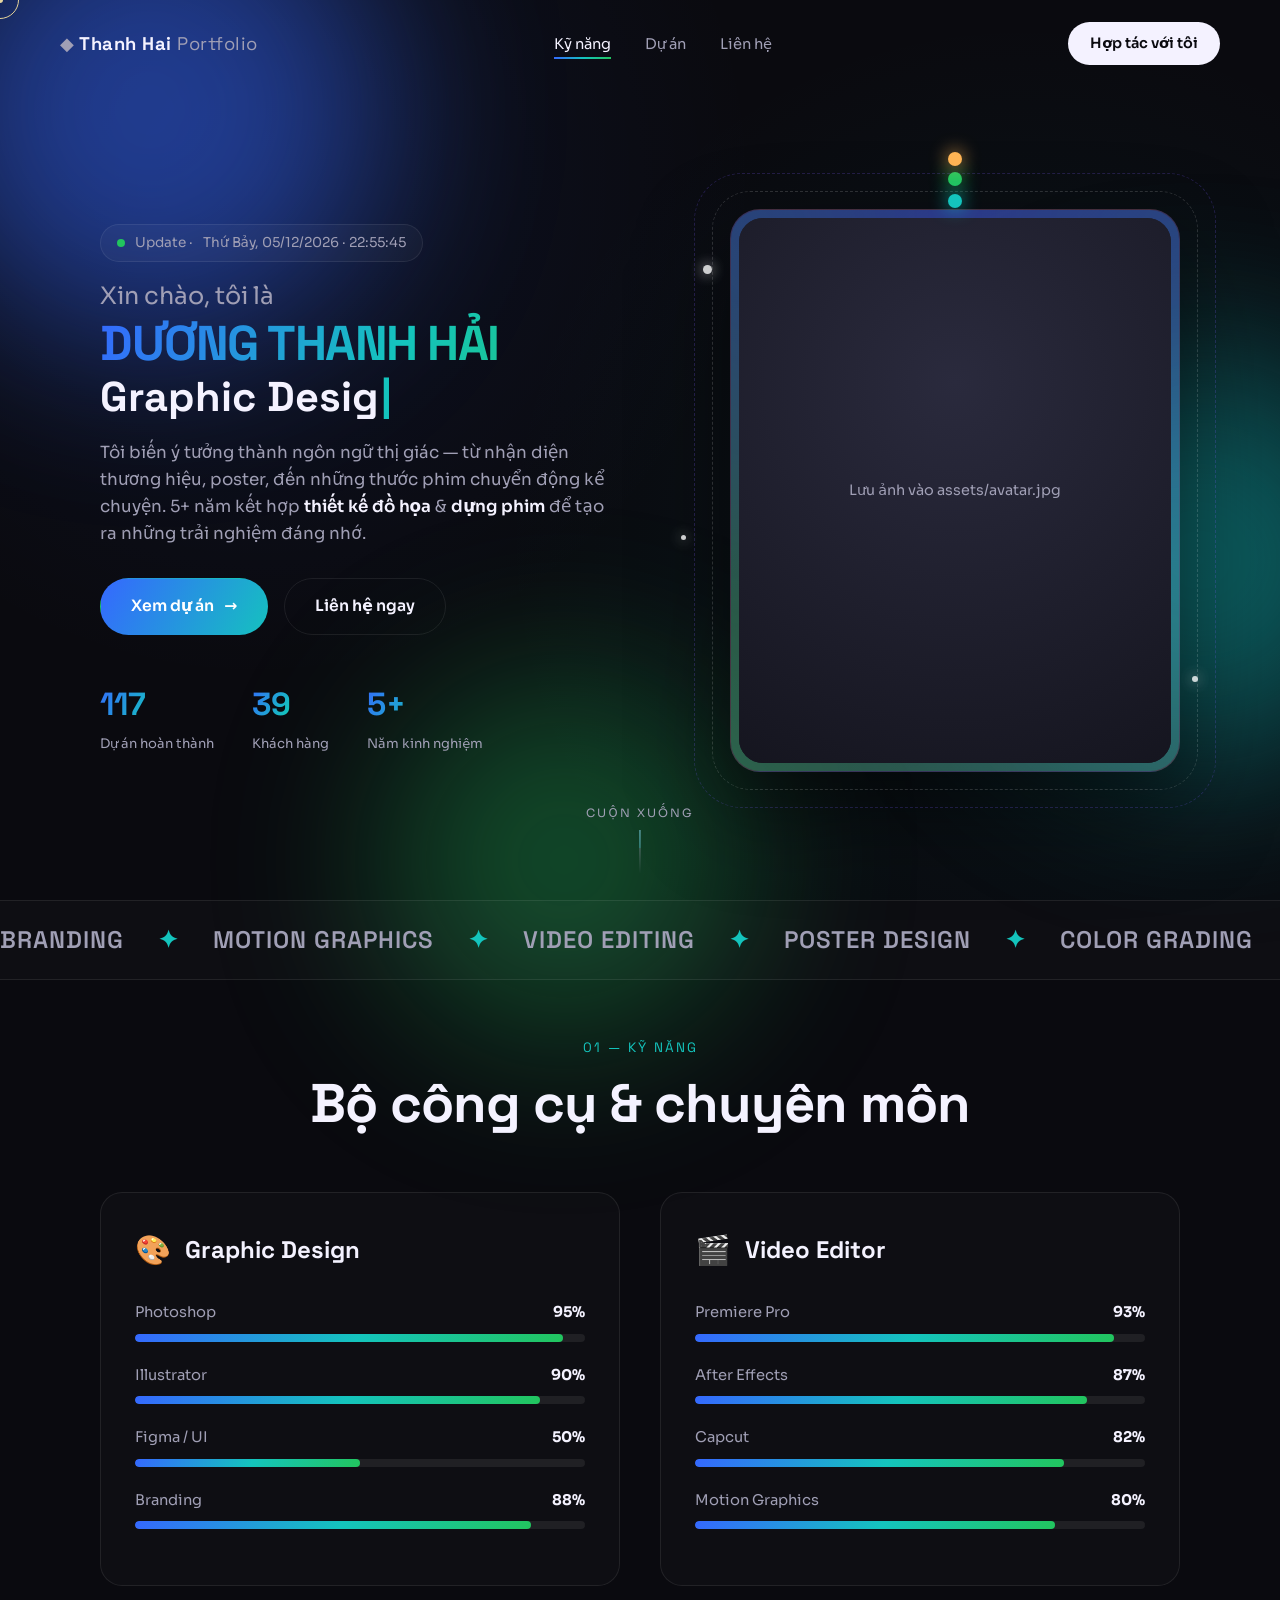
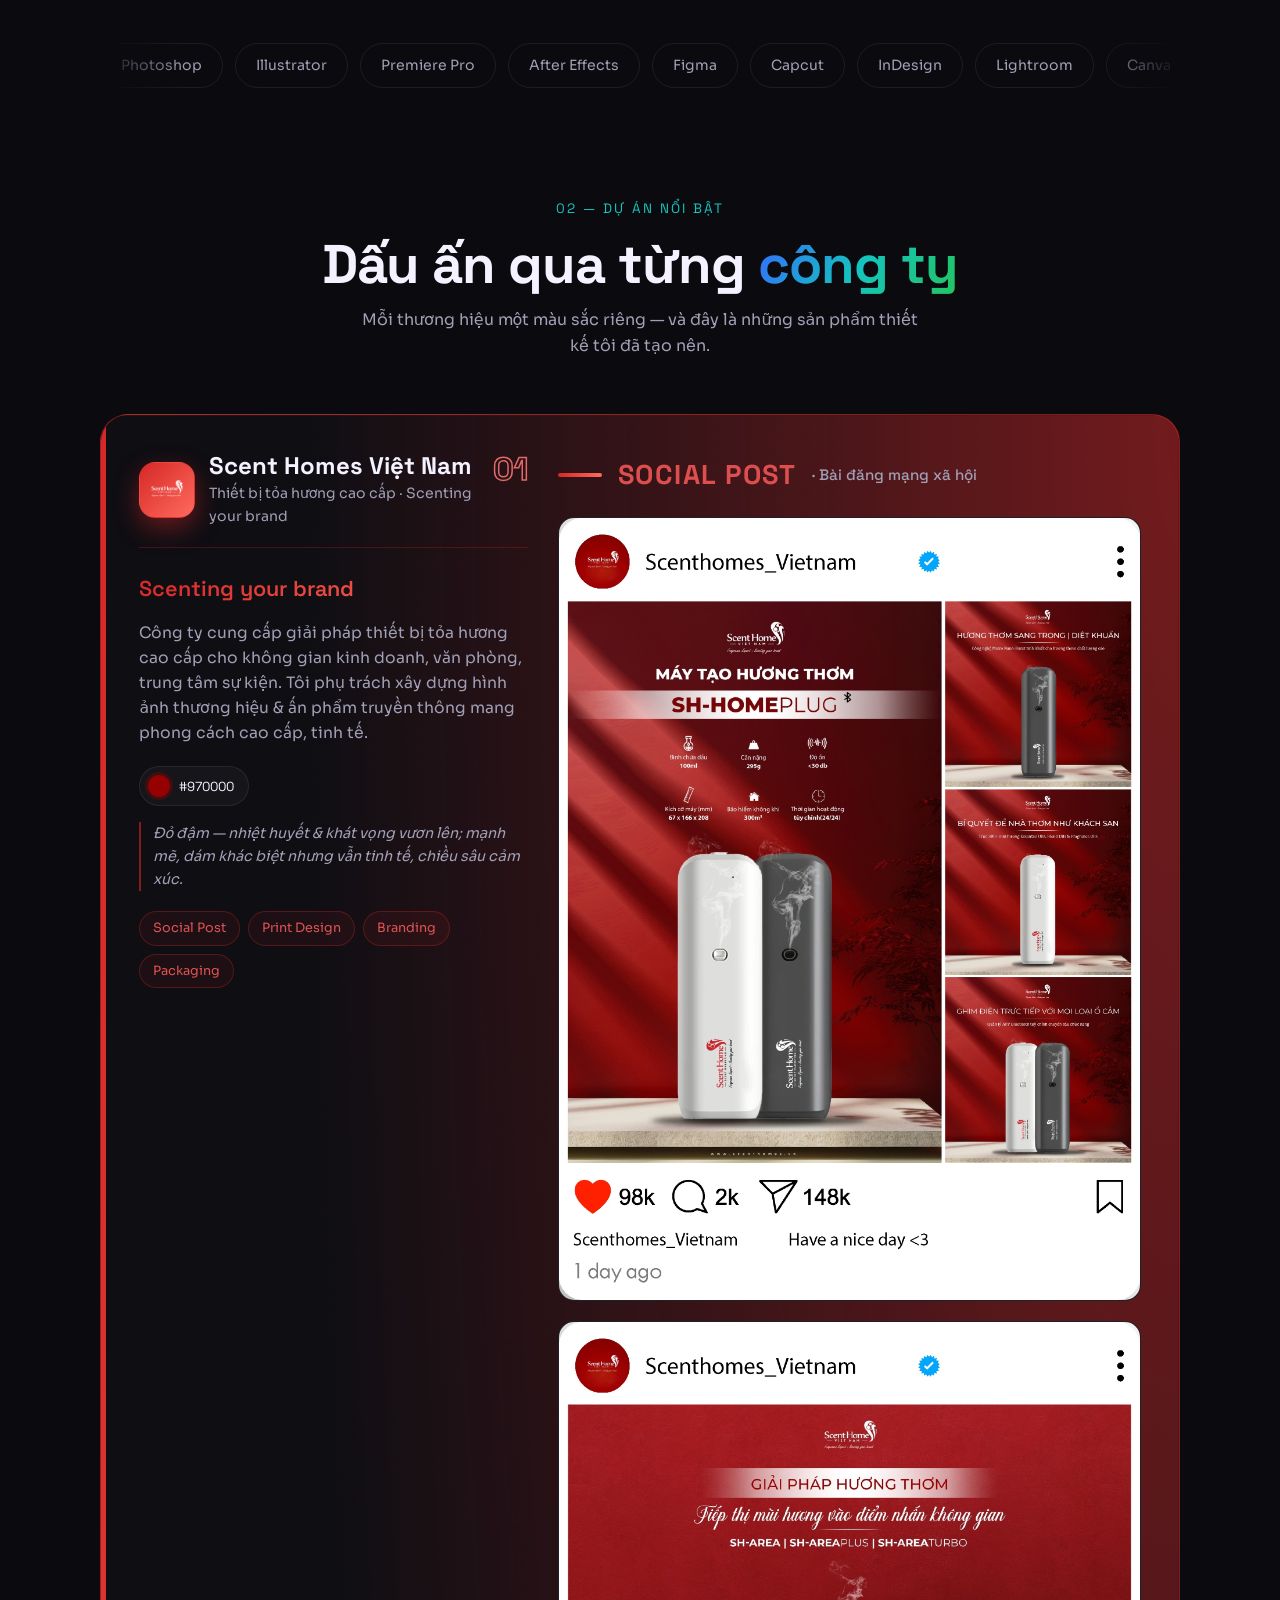
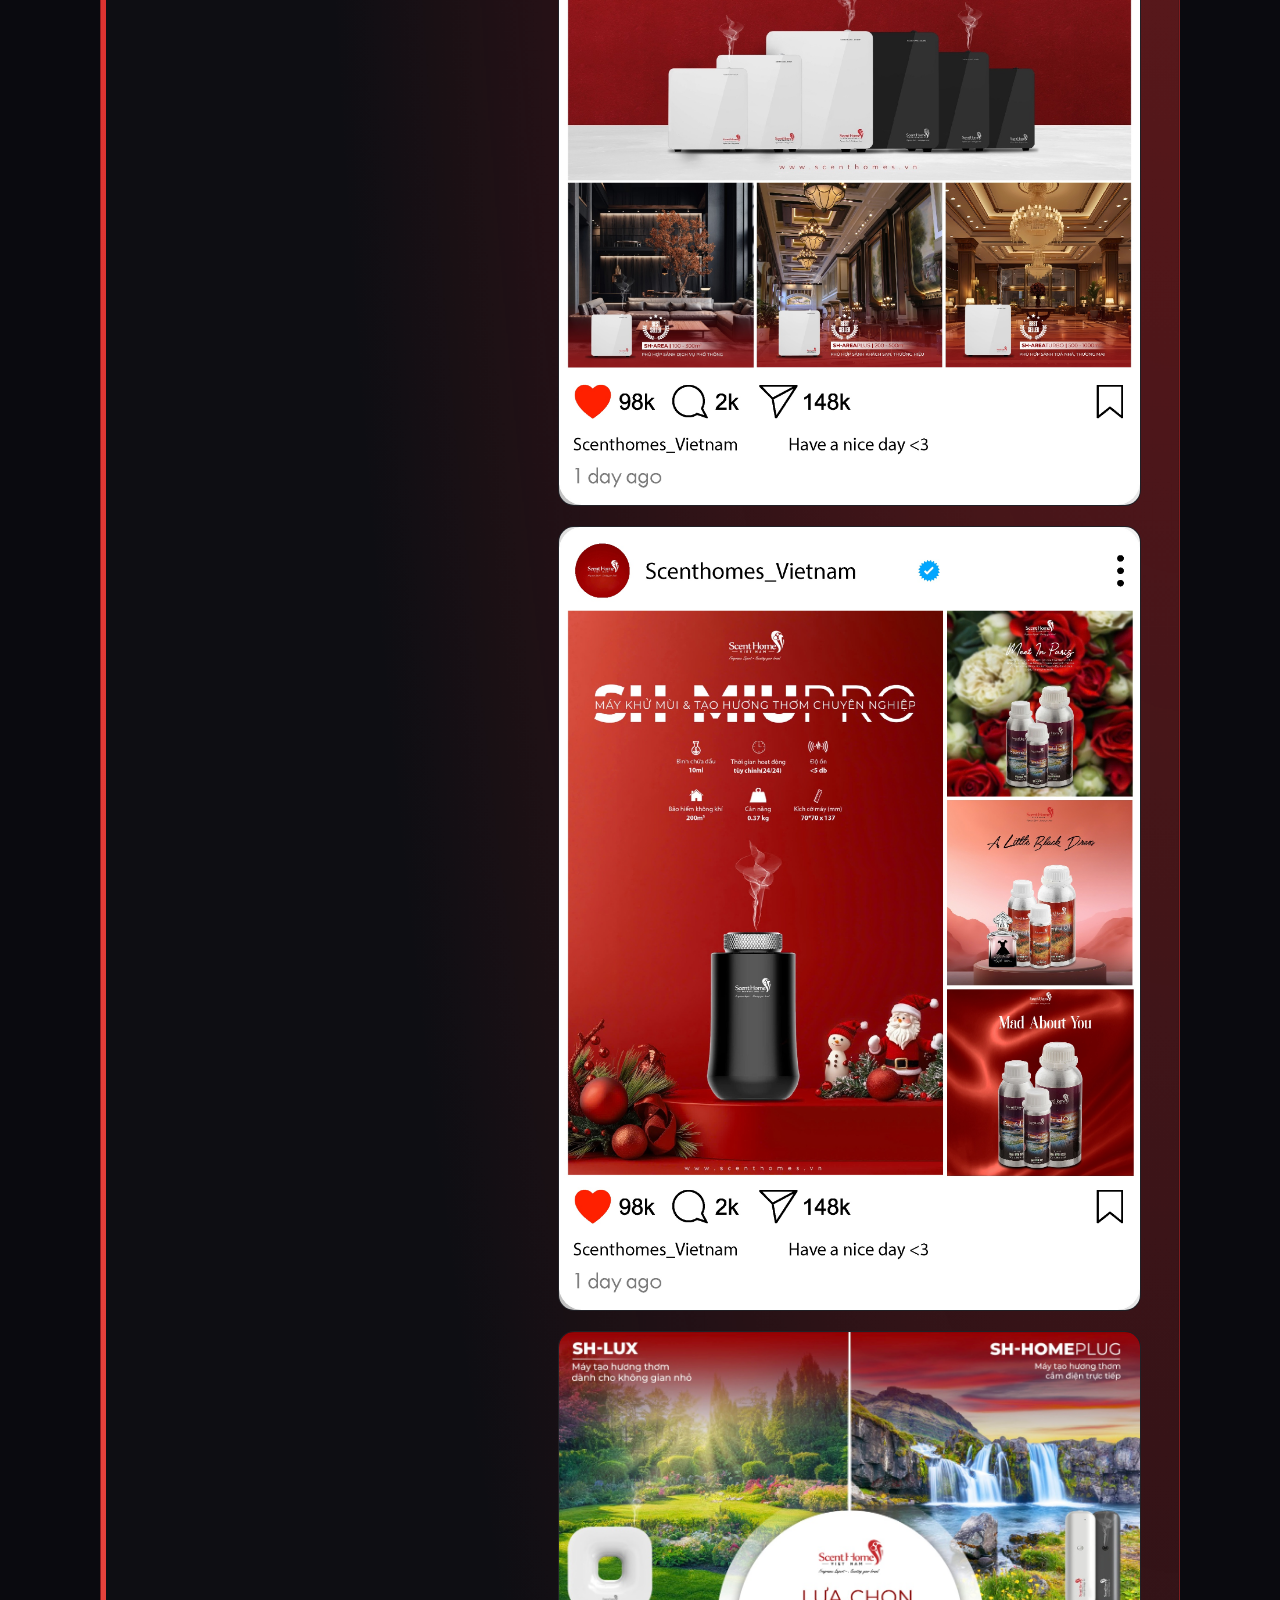
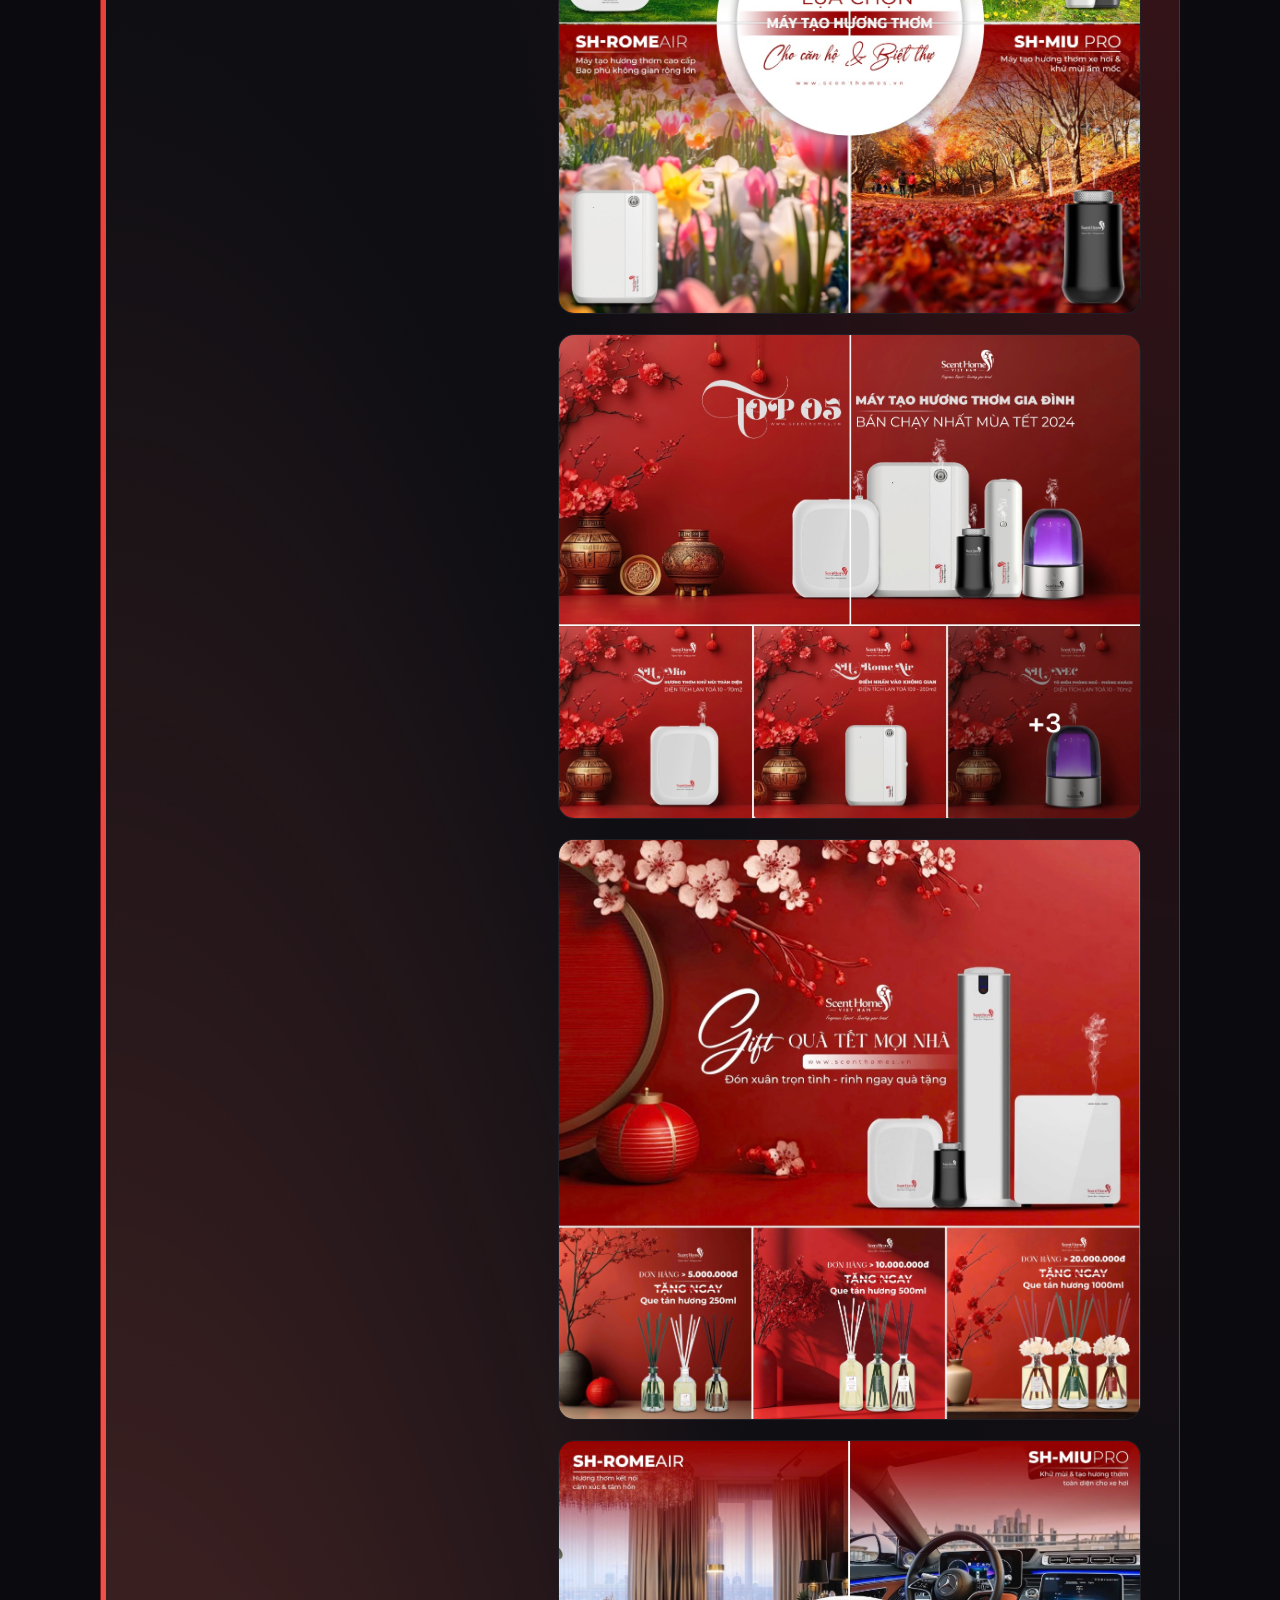
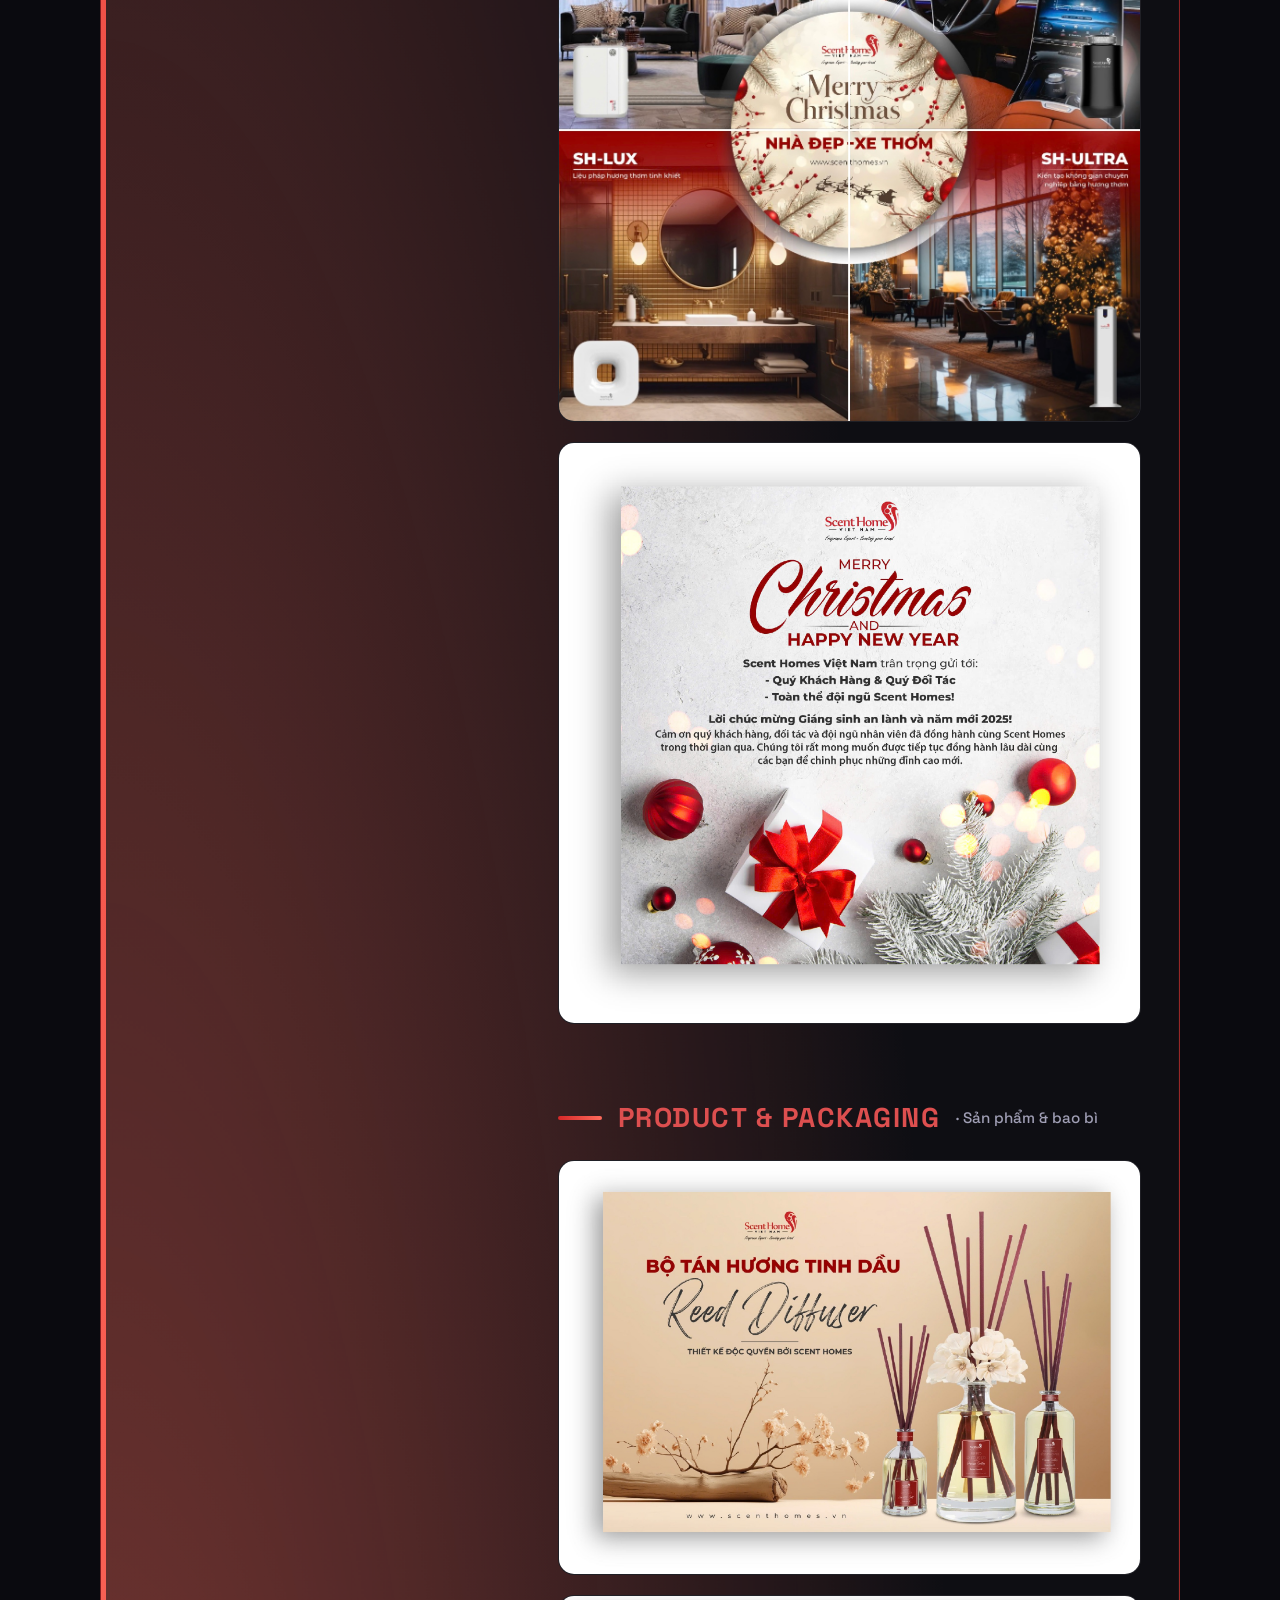
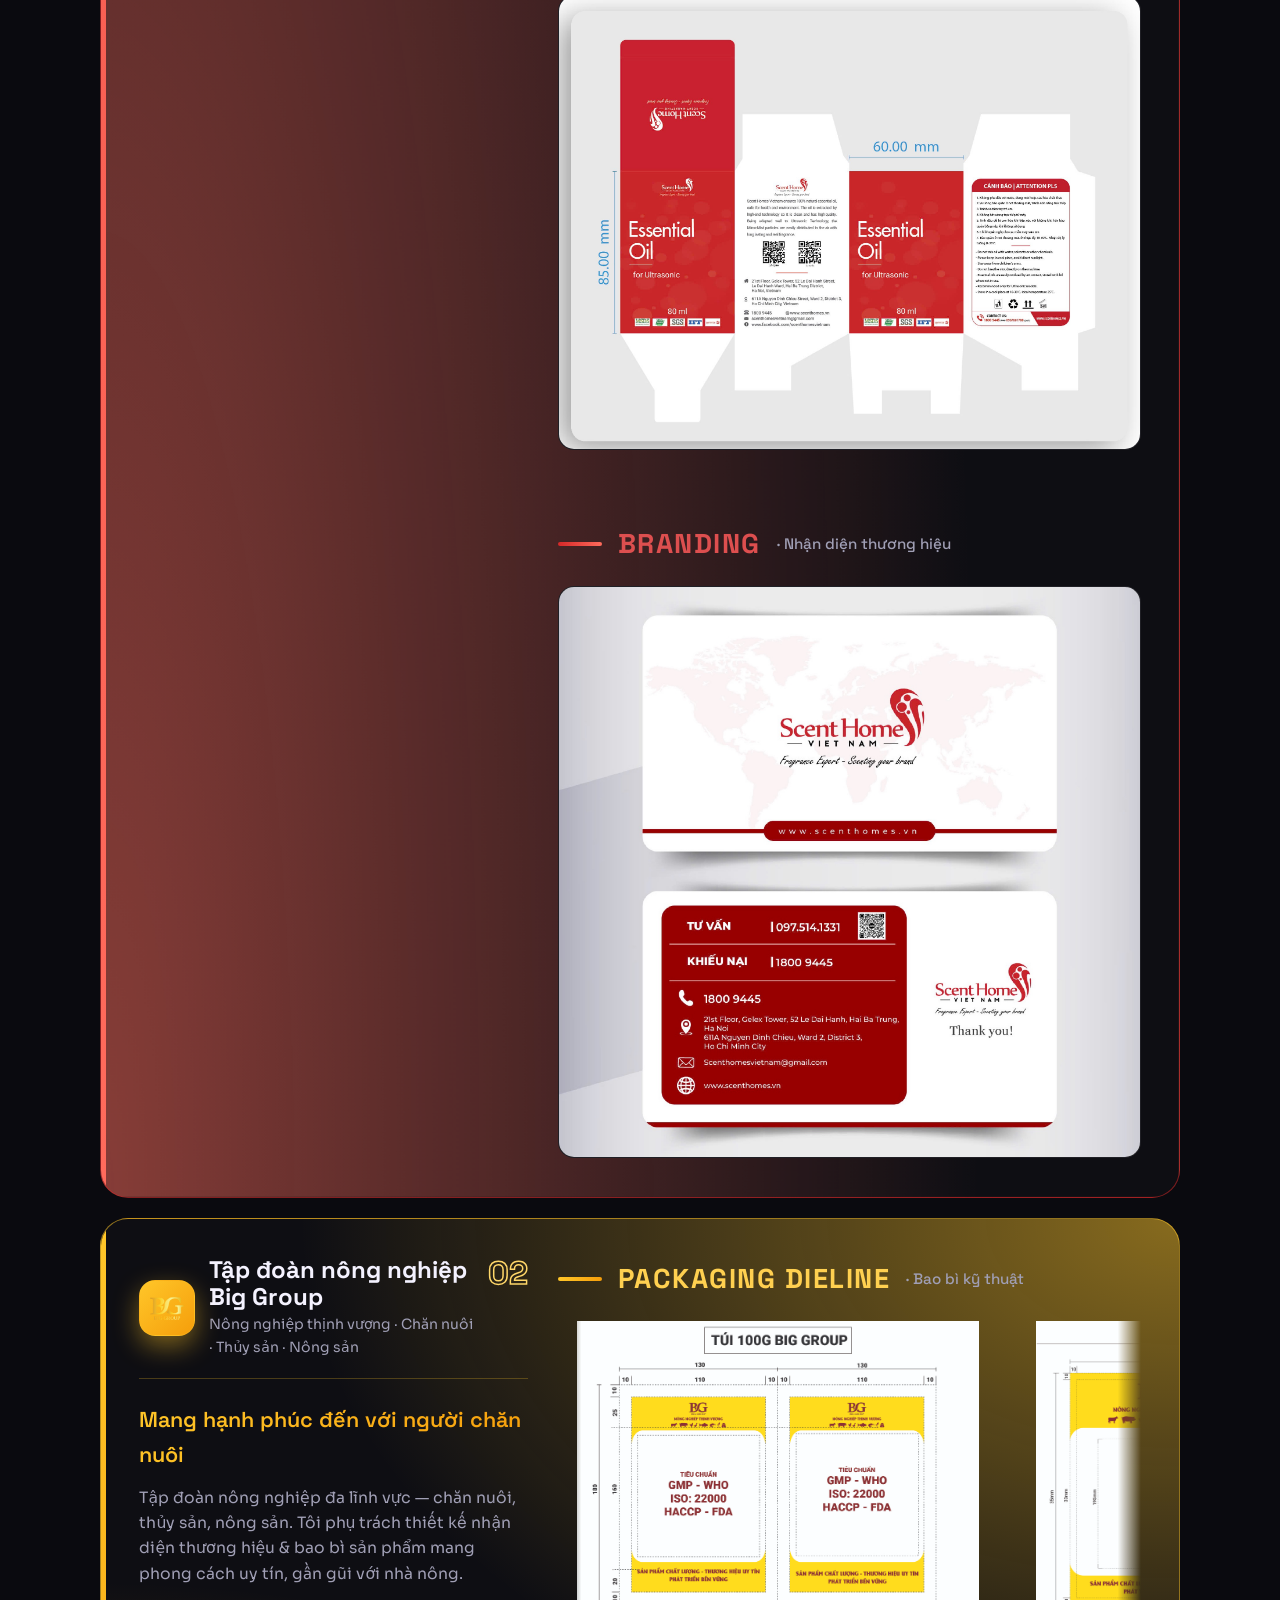
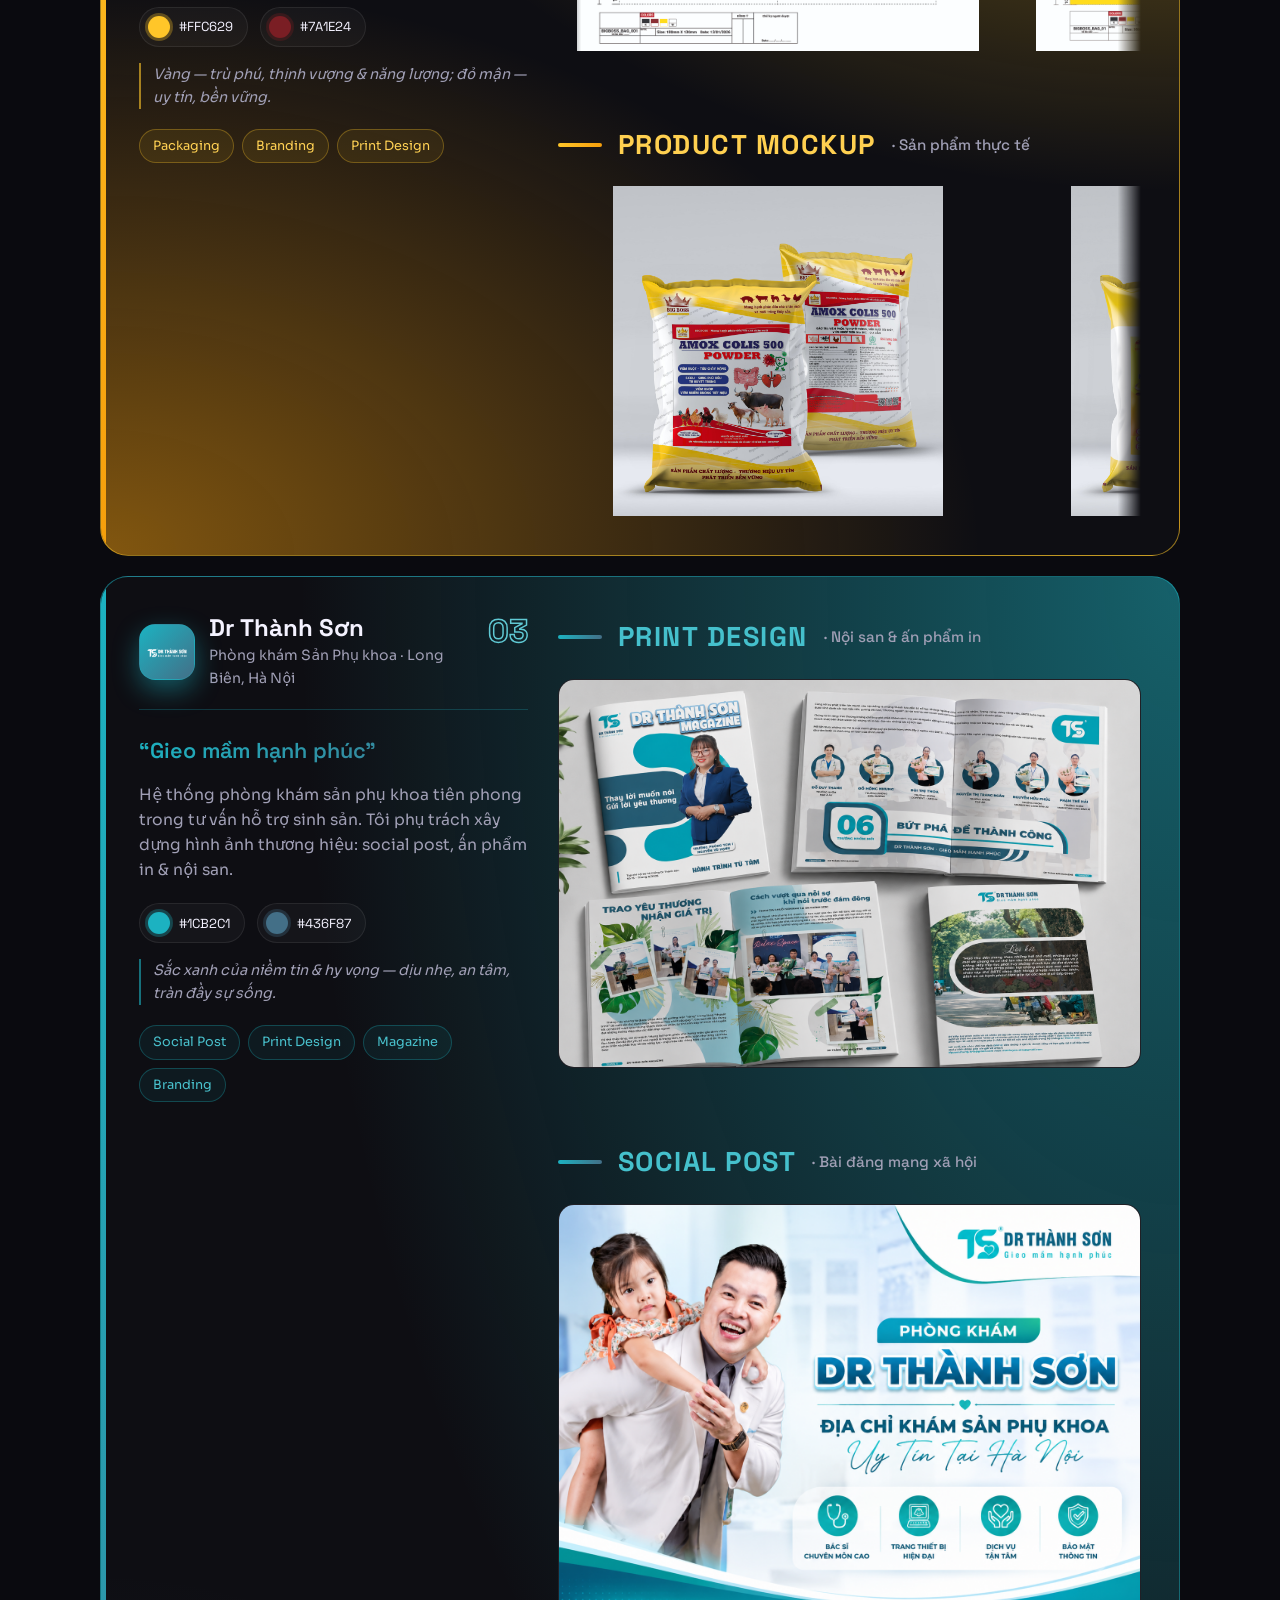
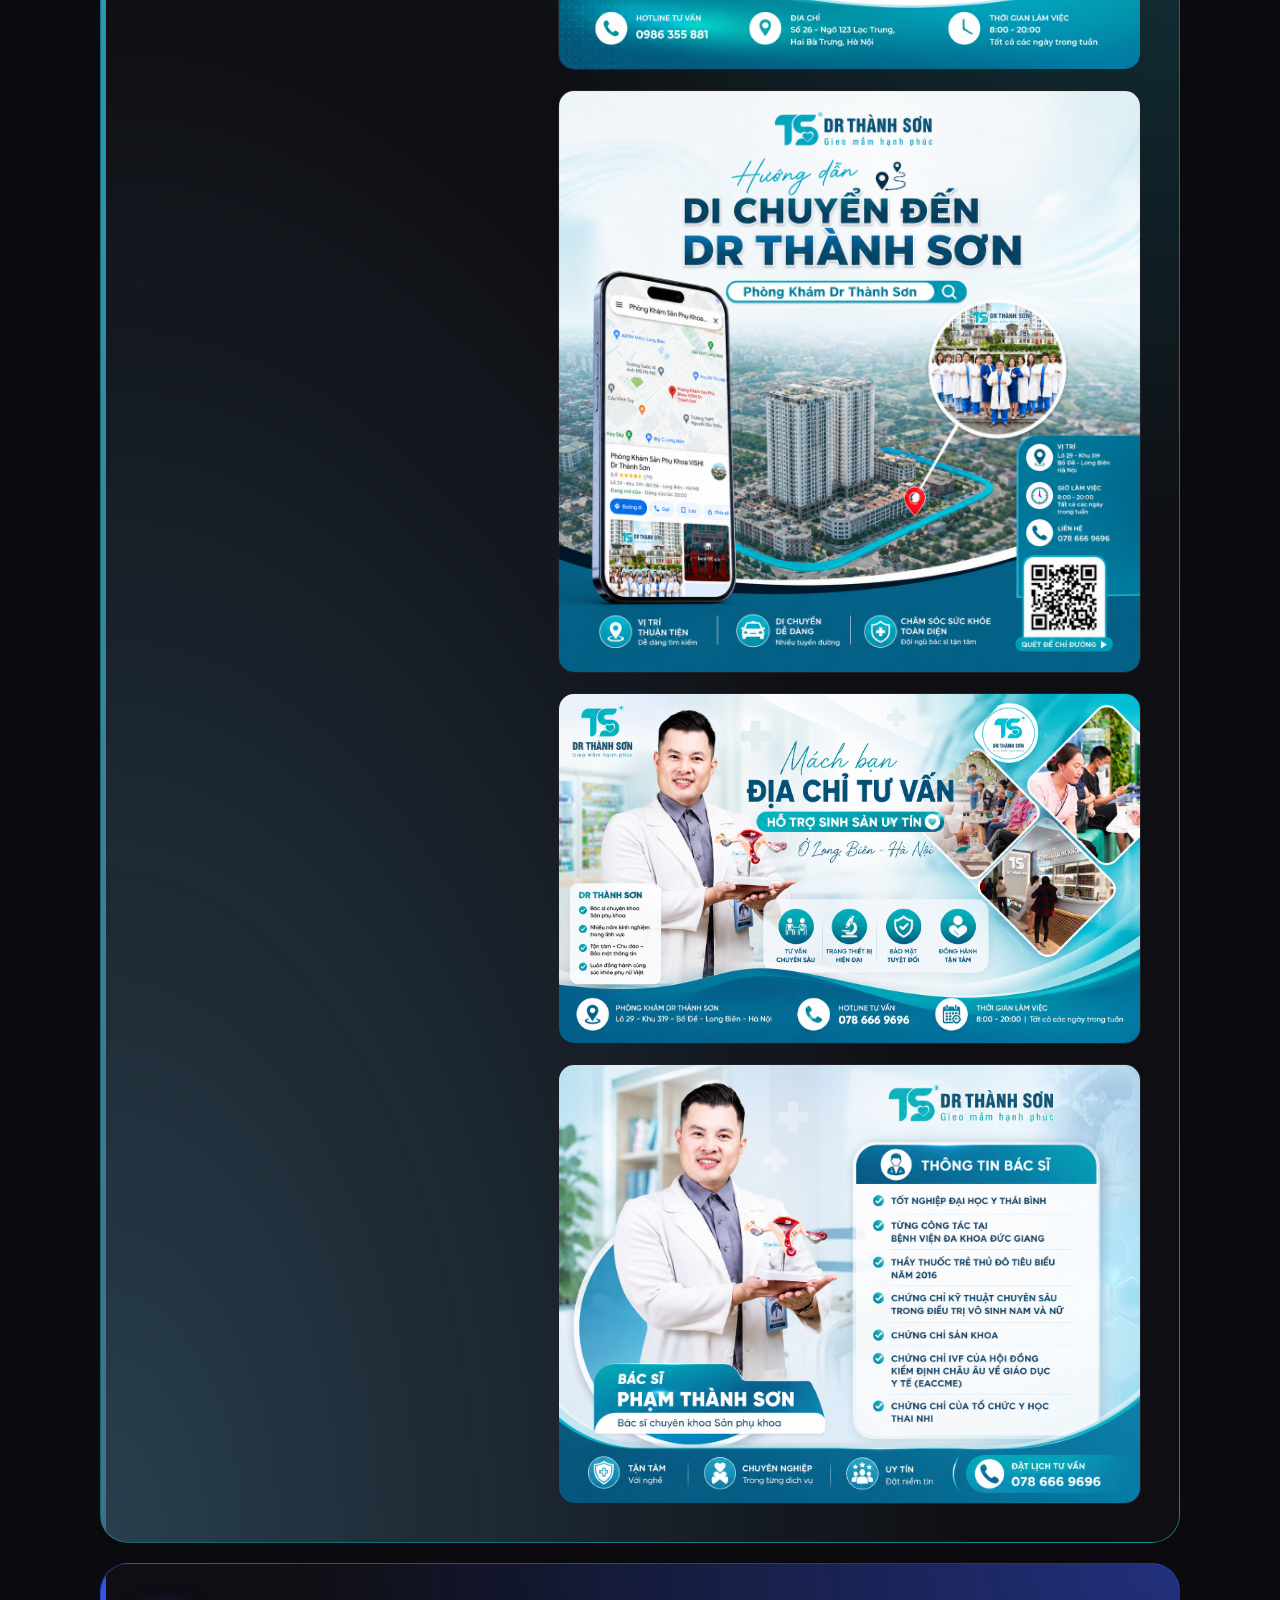
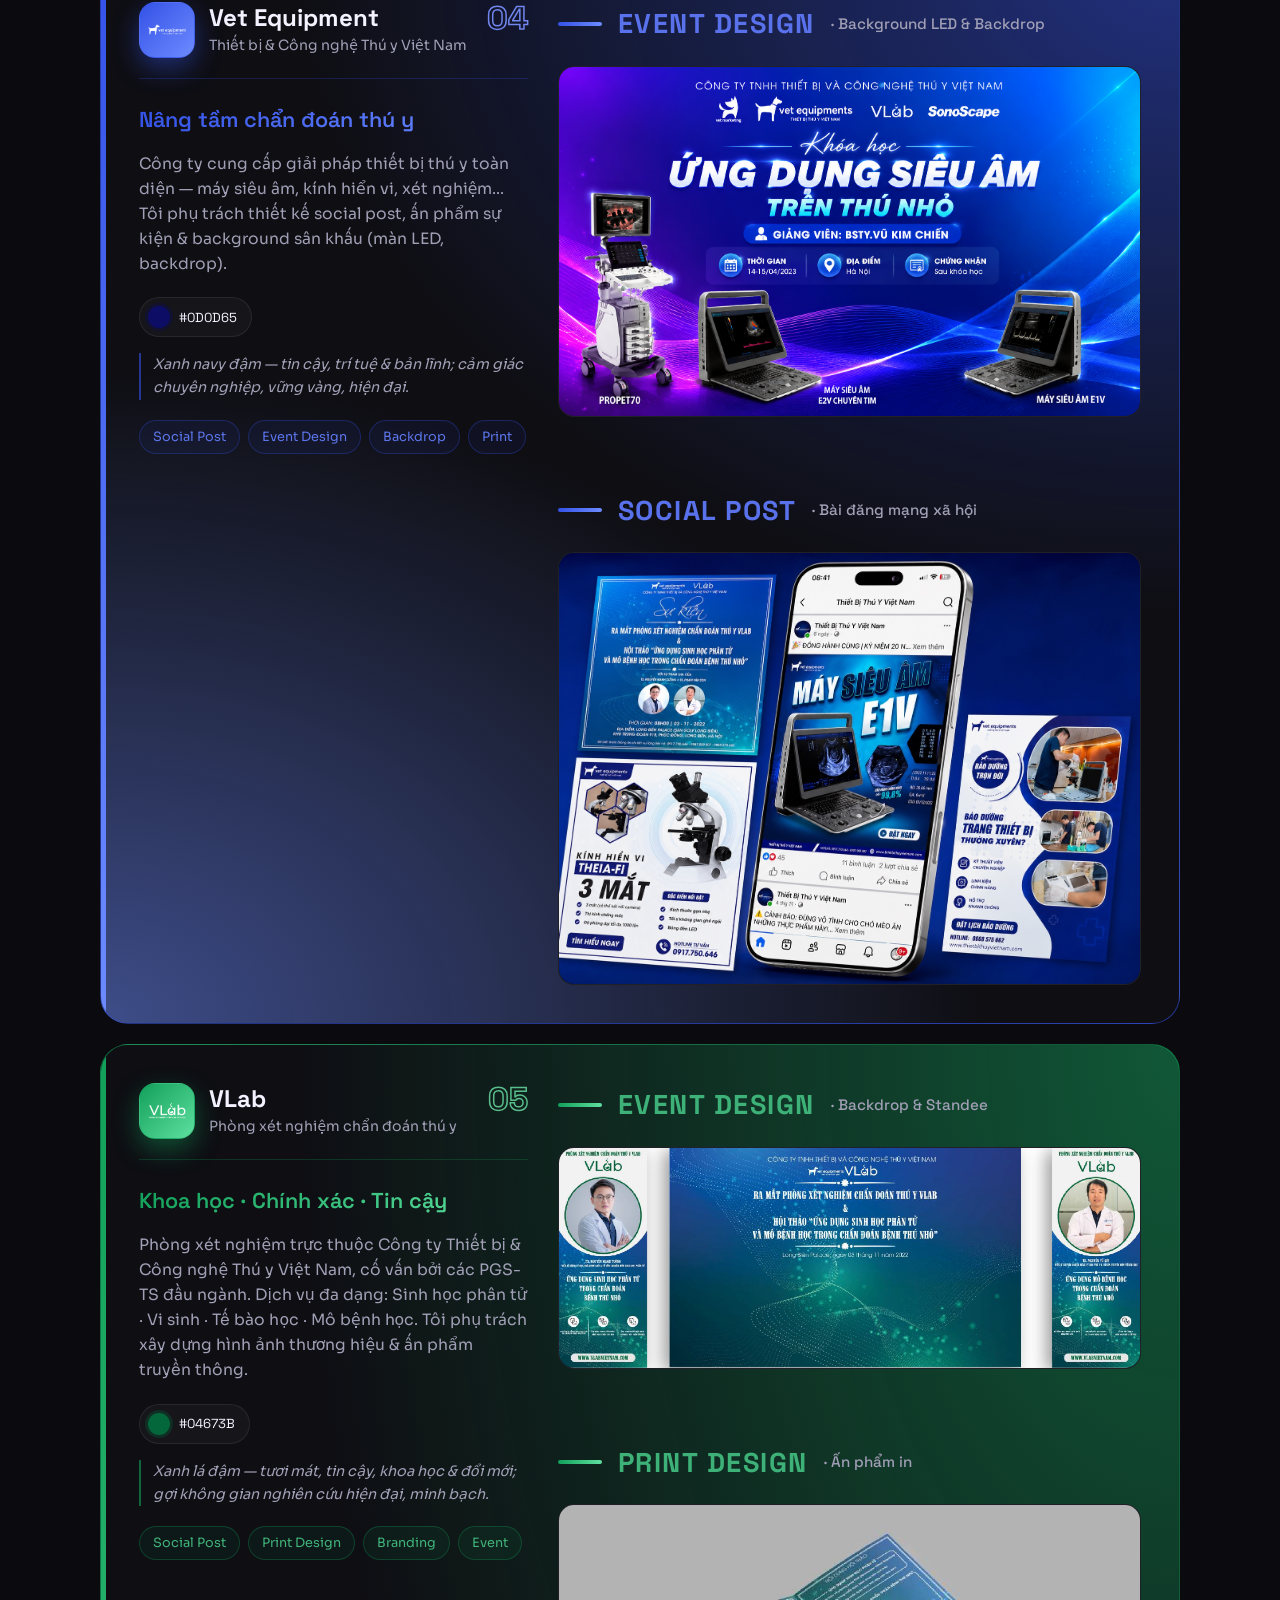
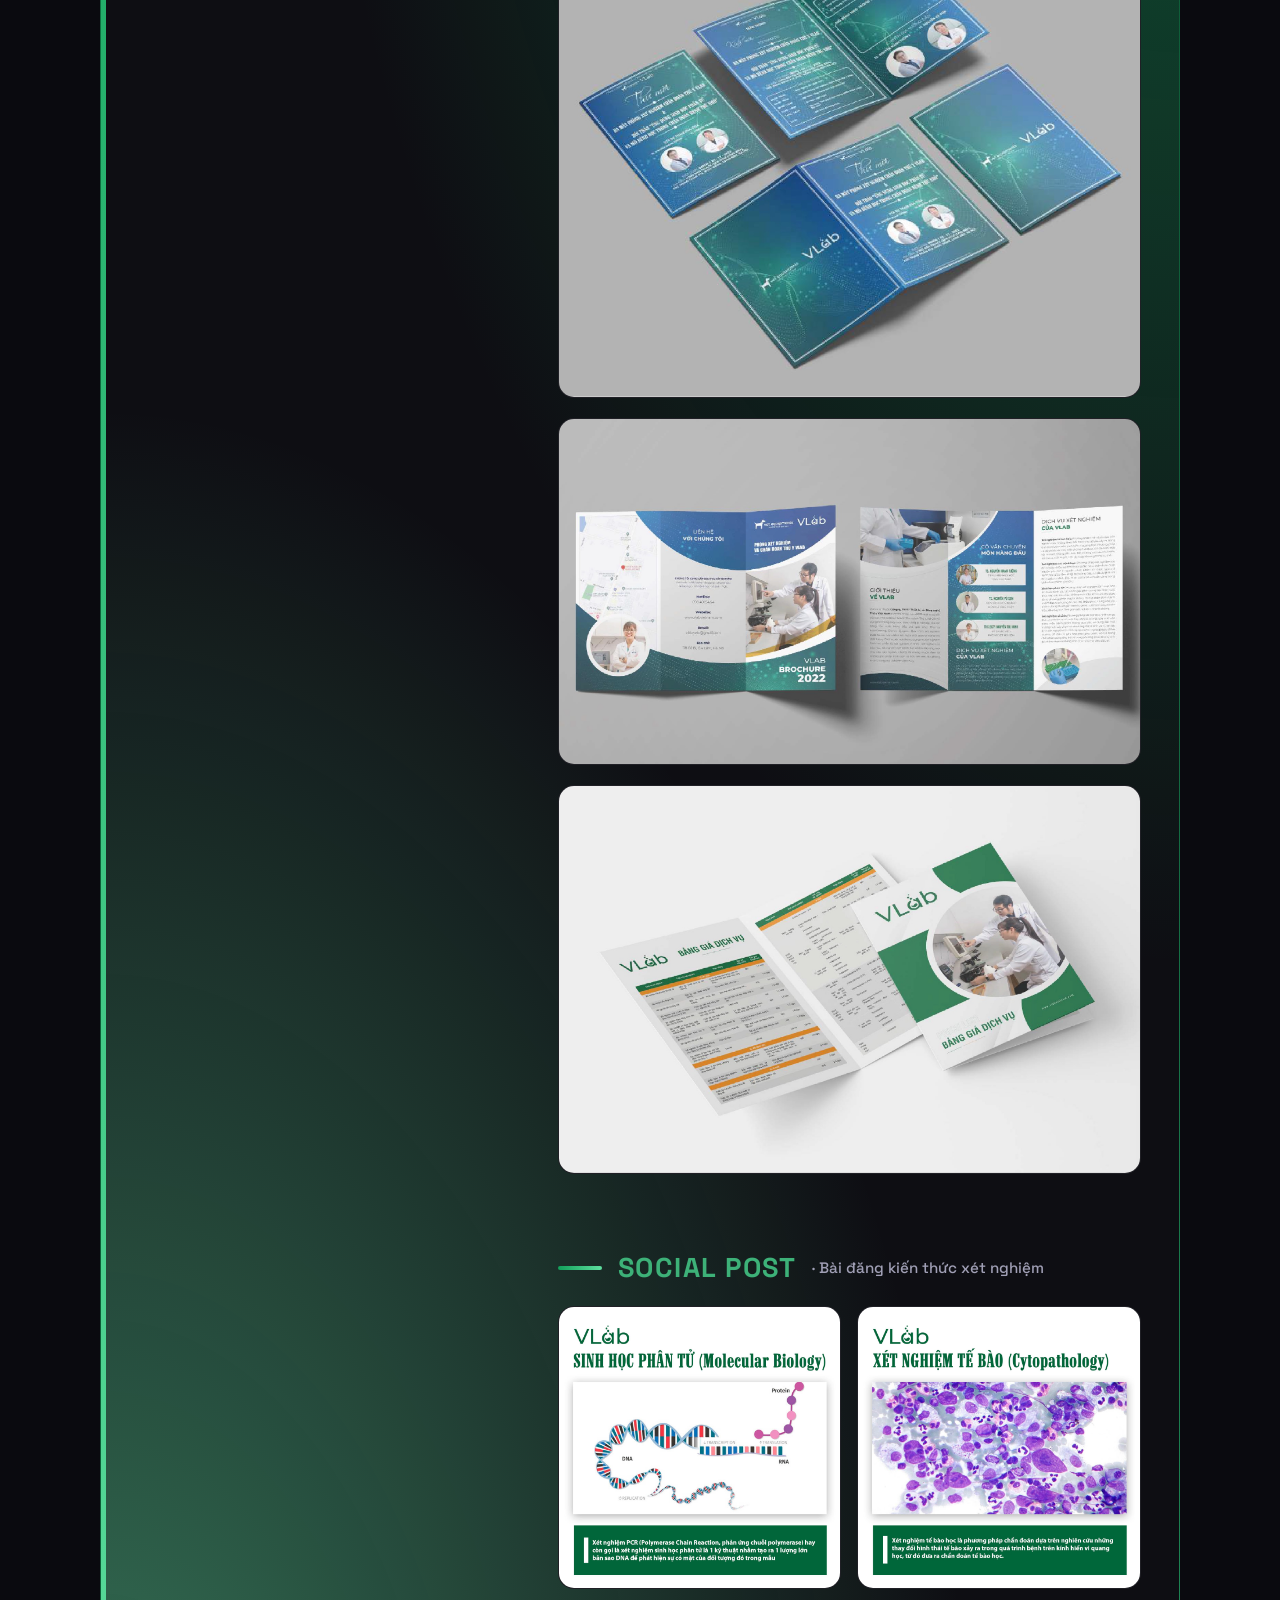
==== commit 144d2274: "update moi nhat" ====
--- a/index.html
+++ b/index.html
@@ -48,7 +48,7 @@
         </p>
         <h1 class="hero__title">
           <span class="line reveal" data-reveal style="--d:.05s">Xin chào, tôi là</span>
-          <span class="line reveal hero__name" data-reveal style="--d:.15s">DƯƠNG<br/>THANH HẢI</span>
+          <span class="line reveal hero__name" data-reveal style="--d:.15s">DƯƠNG THANH HẢI</span>
           <span class="line reveal hero__role" data-reveal style="--d:.25s">
             <span class="rotator" id="rotator">Graphic Designer</span>
           </span>
@@ -130,7 +130,7 @@
         </div>
         <div class="bar" data-skill="95"><span class="bar__label">Photoshop <b>95%</b></span><span class="bar__track"><i></i></span></div>
         <div class="bar" data-skill="90"><span class="bar__label">Illustrator <b>90%</b></span><span class="bar__track"><i></i></span></div>
-        <div class="bar" data-skill="85"><span class="bar__label">Figma / UI <b>85%</b></span><span class="bar__track"><i></i></span></div>
+        <div class="bar" data-skill="50"><span class="bar__label">Figma / UI <b>50%</b></span><span class="bar__track"><i></i></span></div>
         <div class="bar" data-skill="88"><span class="bar__label">Branding <b>88%</b></span><span class="bar__track"><i></i></span></div>
       </div>
 
@@ -259,7 +259,118 @@
       </div>
     </article>
 
-    <!-- ===== Company 02 · Dr Thành Sơn ===== -->
+    <!-- ===== Company 02 · Big Group ===== -->
+    <article class="company reveal" data-reveal style="--c1:#FFC629;--c2:#F59E0B">
+      <div class="company__grid">
+        <aside class="company__about">
+          <div class="company__bar">
+            <div class="company__id">
+              <span class="company__logo" data-initials="BG">
+                <img src="assets/projects/bigboss/logo.png" alt="Big Group logo" class="company__logo-img" onload="this.parentNode.classList.add('has-logo')" onerror="this.remove()" />
+              </span>
+              <div class="company__idtext">
+                <h3 class="company__name">Tập đoàn nông nghiệp Big Group</h3>
+                <p class="company__role">Nông nghiệp thịnh vượng · Chăn nuôi · Thủy sản · Nông sản</p>
+              </div>
+            </div>
+            <div class="company__time">
+              <span class="company__index">02</span>
+            </div>
+          </div>
+          <p class="company__tagline">Mang hạnh phúc đến với người chăn nuôi</p>
+          <p class="company__desc">
+            Tập đoàn nông nghiệp đa lĩnh vực — chăn nuôi, thủy sản, nông sản. Tôi phụ trách
+            thiết kế nhận diện thương hiệu &amp; bao bì sản phẩm mang phong cách uy tín,
+            gần gũi với nhà nông.
+          </p>
+          <div class="company__colors">
+            <button class="swatch" style="--s:#FFC629" data-copy="#FFC629"><i></i>#FFC629</button>
+            <button class="swatch" style="--s:#7A1E24" data-copy="#7A1E24"><i></i>#7A1E24</button>
+          </div>
+          <p class="company__note">Vàng — trù phú, thịnh vượng &amp; năng lượng; đỏ mận — uy tín, bền vững.</p>
+          <div class="company__tags">
+            <span>Packaging</span><span>Branding</span><span>Print Design</span>
+          </div>
+        </aside>
+
+        <div class="company__gallery">
+          <div class="cat cat--slide">
+            <h4 class="cat__title">Packaging Dieline <small>· Bao bì kỹ thuật</small></h4>
+            <div class="cat__slider">
+              <div class="cat__track">
+                <figure class="shot" data-tilt>
+                  <img src="assets/projects/bigboss/bag1.jpg" alt="Big Group — dieline bao bì túi 100g" loading="lazy" onerror="this.style.display='none';this.parentNode.classList.add('shot--empty');this.parentNode.setAttribute('data-empty','bag1.jpg');" />
+                  <figcaption><b>Dieline</b> Bao bì túi 100g</figcaption>
+                </figure>
+                <figure class="shot" data-tilt>
+                  <img src="assets/projects/bigboss/bag2.jpg" alt="Big Group — dieline bao bì túi 1kg" loading="lazy" onerror="this.style.display='none';this.parentNode.classList.add('shot--empty');this.parentNode.setAttribute('data-empty','bag2.jpg');" />
+                  <figcaption><b>Dieline</b> Bao bì túi 1kg</figcaption>
+                </figure>
+                <figure class="shot" data-tilt>
+                  <img src="assets/projects/bigboss/bag3.jpg" alt="Big Group — dieline bao bì túi 500g" loading="lazy" onerror="this.style.display='none';this.parentNode.classList.add('shot--empty');this.parentNode.setAttribute('data-empty','bag3.jpg');" />
+                  <figcaption><b>Dieline</b> Bao bì túi 500g</figcaption>
+                </figure>
+                <figure class="shot" data-tilt>
+                  <img src="assets/projects/bigboss/bag4.jpg" alt="Big Group — dieline bao bì túi 200g" loading="lazy" onerror="this.style.display='none';this.parentNode.classList.add('shot--empty');this.parentNode.setAttribute('data-empty','bag4.jpg');" />
+                  <figcaption><b>Dieline</b> Bao bì túi 200g</figcaption>
+                </figure>
+                <!-- Bản nhân đôi để cuộn lặp mượt (không tính vào lightbox) -->
+                <figure class="shot shot--clone" data-tilt aria-hidden="true">
+                  <img src="assets/projects/bigboss/bag1.jpg" alt="" loading="lazy" />
+                  <figcaption><b>Dieline</b> Bao bì túi 100g</figcaption>
+                </figure>
+                <figure class="shot shot--clone" data-tilt aria-hidden="true">
+                  <img src="assets/projects/bigboss/bag2.jpg" alt="" loading="lazy" />
+                  <figcaption><b>Dieline</b> Bao bì túi 1kg</figcaption>
+                </figure>
+                <figure class="shot shot--clone" data-tilt aria-hidden="true">
+                  <img src="assets/projects/bigboss/bag3.jpg" alt="" loading="lazy" />
+                  <figcaption><b>Dieline</b> Bao bì túi 500g</figcaption>
+                </figure>
+                <figure class="shot shot--clone" data-tilt aria-hidden="true">
+                  <img src="assets/projects/bigboss/bag4.jpg" alt="" loading="lazy" />
+                  <figcaption><b>Dieline</b> Bao bì túi 200g</figcaption>
+                </figure>
+              </div>
+            </div>
+          </div>
+          <div class="cat cat--slide cat--slide-rev">
+            <h4 class="cat__title">Product Mockup <small>· Sản phẩm thực tế</small></h4>
+            <div class="cat__slider">
+              <div class="cat__track">
+                <figure class="shot" data-tilt>
+                  <img src="assets/projects/bigboss/bag5.jpg" alt="Big Group — mockup sản phẩm Amox Colis 500" loading="lazy" onerror="this.style.display='none';this.parentNode.classList.add('shot--empty');this.parentNode.setAttribute('data-empty','bag5.jpg');" />
+                  <figcaption><b>Mockup</b> Amox Colis 500 Powder</figcaption>
+                </figure>
+                <figure class="shot" data-tilt>
+                  <img src="assets/projects/bigboss/bag6.jpg" alt="Big Group — mockup sản phẩm Anti-Virus" loading="lazy" onerror="this.style.display='none';this.parentNode.classList.add('shot--empty');this.parentNode.setAttribute('data-empty','bag6.jpg');" />
+                  <figcaption><b>Mockup</b> Anti-Virus</figcaption>
+                </figure>
+                <figure class="shot" data-tilt>
+                  <img src="assets/projects/bigboss/bag7.jpg" alt="Big Group — mockup sản phẩm Gold Milk kích sữa" loading="lazy" onerror="this.style.display='none';this.parentNode.classList.add('shot--empty');this.parentNode.setAttribute('data-empty','bag7.jpg');" />
+                  <figcaption><b>Mockup</b> Gold Milk · Kích sữa heo nái - bò sữa</figcaption>
+                </figure>
+                <!-- Bản nhân đôi để cuộn lặp mượt (không tính vào lightbox) -->
+                <figure class="shot shot--clone" data-tilt aria-hidden="true">
+                  <img src="assets/projects/bigboss/bag5.jpg" alt="" loading="lazy" />
+                  <figcaption><b>Mockup</b> Amox Colis 500 Powder</figcaption>
+                </figure>
+                <figure class="shot shot--clone" data-tilt aria-hidden="true">
+                  <img src="assets/projects/bigboss/bag6.jpg" alt="" loading="lazy" />
+                  <figcaption><b>Mockup</b> Anti-Virus</figcaption>
+                </figure>
+                <figure class="shot shot--clone" data-tilt aria-hidden="true">
+                  <img src="assets/projects/bigboss/bag7.jpg" alt="" loading="lazy" />
+                  <figcaption><b>Mockup</b> Gold Milk · Kích sữa heo nái - bò sữa</figcaption>
+                </figure>
+              </div>
+            </div>
+          </div>
+        </div>
+      </div>
+    </article>
+
+    <!-- ===== Company 03 · Dr Thành Sơn ===== -->
     <article class="company reveal" data-reveal style="--c1:#1CB2C1;--c2:#436F87">
       <div class="company__grid">
         <aside class="company__about">
@@ -274,7 +385,7 @@
               </div>
             </div>
             <div class="company__time">
-              <span class="company__index">02</span>
+              <span class="company__index">03</span>
             </div>
           </div>
           <p class="company__tagline">“Gieo mầm hạnh phúc”</p>
@@ -323,7 +434,7 @@
       </div>
     </article>
 
-    <!-- ===== Company 03 · Vet Equipment ===== -->
+    <!-- ===== Company 04 · Vet Equipment ===== -->
     <article class="company reveal" data-reveal style="--c1:#3452e6;--c2:#6d8bff">
       <div class="company__grid">
         <aside class="company__about">
@@ -338,7 +449,7 @@
               </div>
             </div>
             <div class="company__time">
-              <span class="company__index">03</span>
+              <span class="company__index">04</span>
             </div>
           </div>
           <p class="company__tagline">Nâng tầm chẩn đoán thú y</p>
@@ -375,7 +486,7 @@
       </div>
     </article>
 
-    <!-- ===== Company 04 · VLab ===== -->
+    <!-- ===== Company 05 · VLab ===== -->
     <article class="company reveal" data-reveal style="--c1:#12a05a;--c2:#5fe0a0">
       <div class="company__grid">
         <aside class="company__about">
@@ -390,7 +501,7 @@
               </div>
             </div>
             <div class="company__time">
-              <span class="company__index">04</span>
+              <span class="company__index">05</span>
             </div>
           </div>
           <p class="company__tagline">Khoa học · Chính xác · Tin cậy</p>
@@ -448,96 +559,6 @@
             <figure class="shot" data-tilt>
               <img src="assets/projects/vlab/anh4.jpg" alt="VLab — social post Xét nghiệm mô bệnh học (Histopathology)" loading="lazy" onerror="this.style.display='none';this.parentNode.classList.add('shot--empty');this.parentNode.setAttribute('data-empty','anh4.jpg');" />
               <figcaption><b>Social</b> Xét nghiệm Mô bệnh học (Histopathology)</figcaption>
-            </figure>
-          </div>
-        </div>
-      </div>
-    </article>
-
-    <!-- ===== Company 05 · Big Group ===== -->
-    <article class="company reveal" data-reveal style="--c1:#FFC629;--c2:#F59E0B">
-      <div class="company__grid">
-        <aside class="company__about">
-          <div class="company__bar">
-            <div class="company__id">
-              <span class="company__logo" data-initials="BG">
-                <img src="assets/projects/bigboss/logo.png" alt="Big Group logo" class="company__logo-img" onload="this.parentNode.classList.add('has-logo')" onerror="this.remove()" />
-              </span>
-              <div class="company__idtext">
-                <h3 class="company__name">Tập đoàn nông nghiệp Big Group</h3>
-                <p class="company__role">Nông nghiệp thịnh vượng · Chăn nuôi · Thủy sản · Nông sản</p>
-              </div>
-            </div>
-            <div class="company__time">
-              <span class="company__index">05</span>
-            </div>
-          </div>
-          <p class="company__tagline">Mang hạnh phúc đến với người chăn nuôi</p>
-          <p class="company__desc">
-            Tập đoàn nông nghiệp đa lĩnh vực — chăn nuôi, thủy sản, nông sản. Tôi phụ trách
-            thiết kế nhận diện thương hiệu &amp; bao bì sản phẩm mang phong cách uy tín,
-            gần gũi với nhà nông.
-          </p>
-          <div class="company__colors">
-            <button class="swatch" style="--s:#FFC629" data-copy="#FFC629"><i></i>#FFC629</button>
-            <button class="swatch" style="--s:#7A1E24" data-copy="#7A1E24"><i></i>#7A1E24</button>
-          </div>
-          <p class="company__note">Vàng — trù phú, thịnh vượng &amp; năng lượng; đỏ mận — uy tín, bền vững.</p>
-          <div class="company__tags">
-            <span>Packaging</span><span>Branding</span><span>Print Design</span>
-          </div>
-        </aside>
-
-        <div class="company__gallery">
-          <div class="cat cat--slide">
-            <h4 class="cat__title">Packaging Dieline <small>· Bao bì kỹ thuật</small></h4>
-            <div class="cat__slider">
-              <div class="cat__track">
-                <figure class="shot" data-tilt>
-                  <img src="assets/projects/bigboss/bag1.jpg" alt="Big Group — dieline bao bì túi 100g" loading="lazy" onerror="this.style.display='none';this.parentNode.classList.add('shot--empty');this.parentNode.setAttribute('data-empty','bag1.jpg');" />
-                  <figcaption><b>Dieline</b> Bao bì túi 100g</figcaption>
-                </figure>
-                <figure class="shot" data-tilt>
-                  <img src="assets/projects/bigboss/bag2.jpg" alt="Big Group — dieline bao bì túi 1kg" loading="lazy" onerror="this.style.display='none';this.parentNode.classList.add('shot--empty');this.parentNode.setAttribute('data-empty','bag2.jpg');" />
-                  <figcaption><b>Dieline</b> Bao bì túi 1kg</figcaption>
-                </figure>
-                <figure class="shot" data-tilt>
-                  <img src="assets/projects/bigboss/bag3.jpg" alt="Big Group — dieline bao bì túi 500g" loading="lazy" onerror="this.style.display='none';this.parentNode.classList.add('shot--empty');this.parentNode.setAttribute('data-empty','bag3.jpg');" />
-                  <figcaption><b>Dieline</b> Bao bì túi 500g</figcaption>
-                </figure>
-                <figure class="shot" data-tilt>
-                  <img src="assets/projects/bigboss/bag4.jpg" alt="Big Group — dieline bao bì túi 200g" loading="lazy" onerror="this.style.display='none';this.parentNode.classList.add('shot--empty');this.parentNode.setAttribute('data-empty','bag4.jpg');" />
-                  <figcaption><b>Dieline</b> Bao bì túi 200g</figcaption>
-                </figure>
-                <!-- Bản nhân đôi để cuộn lặp mượt (không tính vào lightbox) -->
-                <figure class="shot shot--clone" data-tilt aria-hidden="true">
-                  <img src="assets/projects/bigboss/bag1.jpg" alt="" loading="lazy" />
-                  <figcaption><b>Dieline</b> Bao bì túi 100g</figcaption>
-                </figure>
-                <figure class="shot shot--clone" data-tilt aria-hidden="true">
-                  <img src="assets/projects/bigboss/bag2.jpg" alt="" loading="lazy" />
-                  <figcaption><b>Dieline</b> Bao bì túi 1kg</figcaption>
-                </figure>
-                <figure class="shot shot--clone" data-tilt aria-hidden="true">
-                  <img src="assets/projects/bigboss/bag3.jpg" alt="" loading="lazy" />
-                  <figcaption><b>Dieline</b> Bao bì túi 500g</figcaption>
-                </figure>
-                <figure class="shot shot--clone" data-tilt aria-hidden="true">
-                  <img src="assets/projects/bigboss/bag4.jpg" alt="" loading="lazy" />
-                  <figcaption><b>Dieline</b> Bao bì túi 200g</figcaption>
-                </figure>
-              </div>
-            </div>
-          </div>
-          <div class="cat cat--grid">
-            <h4 class="cat__title">Product Mockup <small>· Sản phẩm thực tế</small></h4>
-            <figure class="shot" data-tilt>
-              <img src="assets/projects/bigboss/bag5.jpg" alt="Big Group — mockup sản phẩm Amox Colis 500" loading="lazy" onerror="this.style.display='none';this.parentNode.classList.add('shot--empty');this.parentNode.setAttribute('data-empty','bag5.jpg');" />
-              <figcaption><b>Mockup</b> Amox Colis 500 Powder</figcaption>
-            </figure>
-            <figure class="shot" data-tilt>
-              <img src="assets/projects/bigboss/bag6.jpg" alt="Big Group — mockup sản phẩm Anti-Virus" loading="lazy" onerror="this.style.display='none';this.parentNode.classList.add('shot--empty');this.parentNode.setAttribute('data-empty','bag6.jpg');" />
-              <figcaption><b>Mockup</b> Anti-Virus</figcaption>
             </figure>
           </div>
         </div>
--- a/style.css
+++ b/style.css
@@ -6,10 +6,10 @@
   --ink:#f4f2ff;
   --muted:#a09fb5;
   --line:rgba(255,255,255,.08);
-  --violet:#7c5cff;
-  --pink:#ff5c9d;
-  --cyan:#3fe0d0;
-  --grad:linear-gradient(120deg,#7c5cff,#ff5c9d 55%,#ffb454);
+  --violet:#3568ff;
+  --pink:#14c4bd;
+  --cyan:#22c55e;
+  --grad:linear-gradient(120deg,#3568ff,#14c4bd 52%,#22c55e);
   --radius:22px;
   --maxw:1200px;
   --ease:cubic-bezier(.2,.7,.2,1);
@@ -38,13 +38,14 @@
 .progress-bar{position:fixed;top:0;left:0;height:3px;width:0;z-index:1000;background:var(--grad);box-shadow:0 0 14px var(--violet)}
 
 /* ============ BACKGROUND ============ */
+/* Quầng sáng nền: tông aurora xanh dương → cyan → xanh lá */
 .bg-noise{position:fixed;inset:0;z-index:-2;background:var(--bg);
-  background-image:radial-gradient(circle at 20% 20%,rgba(124,92,255,.08),transparent 40%),
-                   radial-gradient(circle at 80% 60%,rgba(255,92,157,.07),transparent 45%)}
+  background-image:radial-gradient(circle at 20% 20%,rgba(53,104,255,.09),transparent 40%),
+                   radial-gradient(circle at 80% 60%,rgba(14,165,165,.08),transparent 45%)}
 .blob{position:fixed;z-index:-1;border-radius:50%;filter:blur(90px);opacity:.5;pointer-events:none}
-.blob--1{width:460px;height:460px;background:var(--violet);top:-120px;left:-80px;animation:drift 18s var(--ease) infinite}
-.blob--2{width:400px;height:400px;background:var(--pink);top:40%;right:-120px;animation:drift 22s var(--ease) infinite reverse}
-.blob--3{width:360px;height:360px;background:var(--cyan);bottom:-140px;left:30%;opacity:.35;animation:drift 26s var(--ease) infinite}
+.blob--1{width:460px;height:460px;background:#3568ff;top:-120px;left:-80px;animation:drift 18s var(--ease) infinite}
+.blob--2{width:400px;height:400px;background:#0ea5a5;top:40%;right:-120px;animation:drift 22s var(--ease) infinite reverse}
+.blob--3{width:360px;height:360px;background:#22c55e;bottom:-140px;left:30%;opacity:.35;animation:drift 26s var(--ease) infinite}
 @keyframes drift{0%,100%{transform:translate(0,0) scale(1)}33%{transform:translate(60px,-40px) scale(1.1)}66%{transform:translate(-40px,50px) scale(.95)}}
 
 /* ============ NAV ============ */
@@ -81,7 +82,7 @@
 .hero__title{margin:22px 0;display:flex;flex-direction:column}
 .hero__title .line{overflow:hidden}
 .hero__title .line:nth-child(1){font-size:clamp(1rem,2.4vw,1.5rem);font-weight:400;color:var(--muted);font-family:'Sora'}
-.hero__name{font-size:clamp(2.6rem,7vw,5.4rem);line-height:.98;letter-spacing:-2px;background:var(--grad);-webkit-background-clip:text;background-clip:text;color:transparent}
+.hero__name{font-size:clamp(1.4rem,4.2vw,3.05rem);line-height:1.28;padding-top:.06em;letter-spacing:-1.5px;white-space:nowrap;background:var(--grad);-webkit-background-clip:text;background-clip:text;color:transparent}
 .hero__role{font-size:clamp(1.4rem,4vw,2.6rem);color:var(--ink)}
 .rotator{display:inline-block;position:relative}
 .rotator::after{content:'|';color:var(--pink);animation:blink 1s steps(1) infinite;margin-left:2px}
@@ -255,6 +256,8 @@
 .cat--slide .shot:hover{box-shadow:none}
 .cat--slide .shot img{width:100%;height:100%;object-fit:contain}
 @keyframes catSlide{from{transform:translateX(0)}to{transform:translateX(-50%)}}
+/* Nhóm chạy ngược chiều (vd mockup ngược với dieline) */
+.cat--slide-rev .cat__track{animation-direction:reverse}
 @media (prefers-reduced-motion:reduce){.cat__track{animation:none}}
 
 .shot{position:relative;width:100%;border-radius:16px;overflow:hidden;border:1px solid var(--line);background:#0d0d14;cursor:pointer;
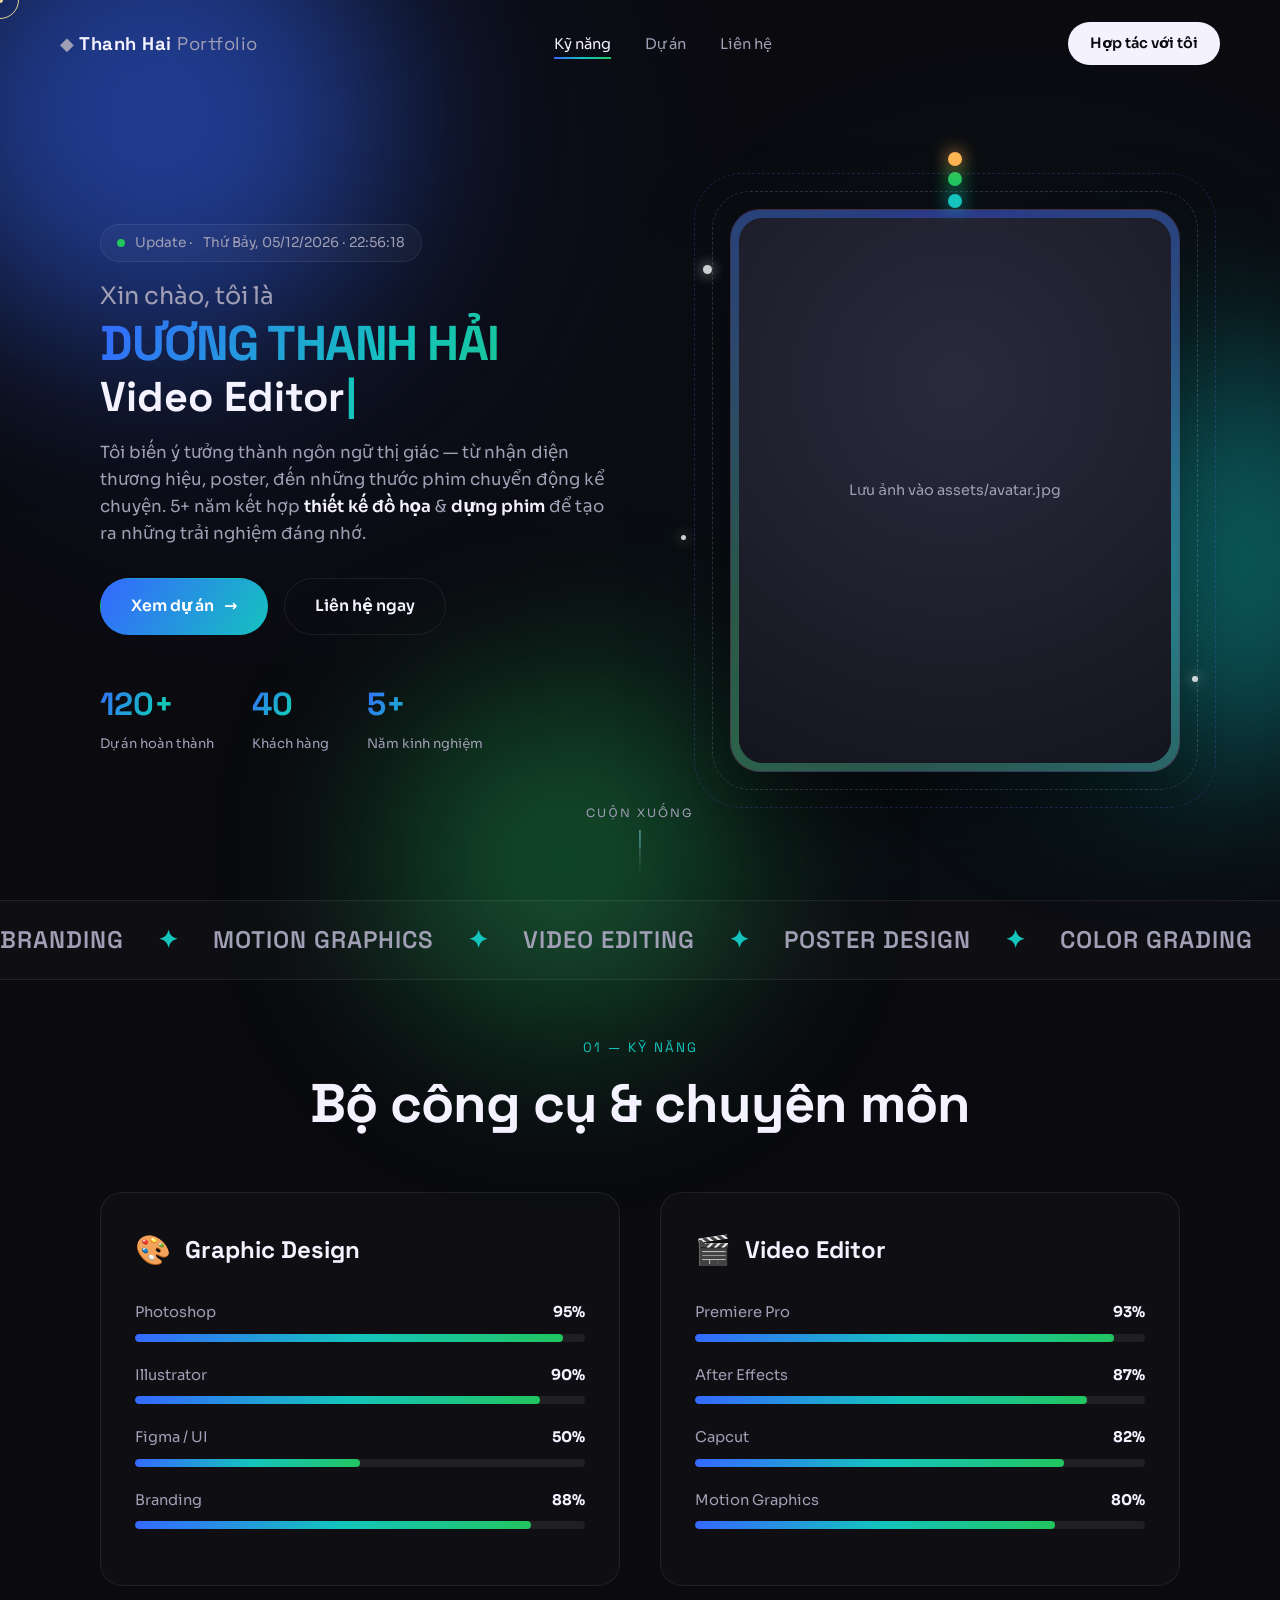
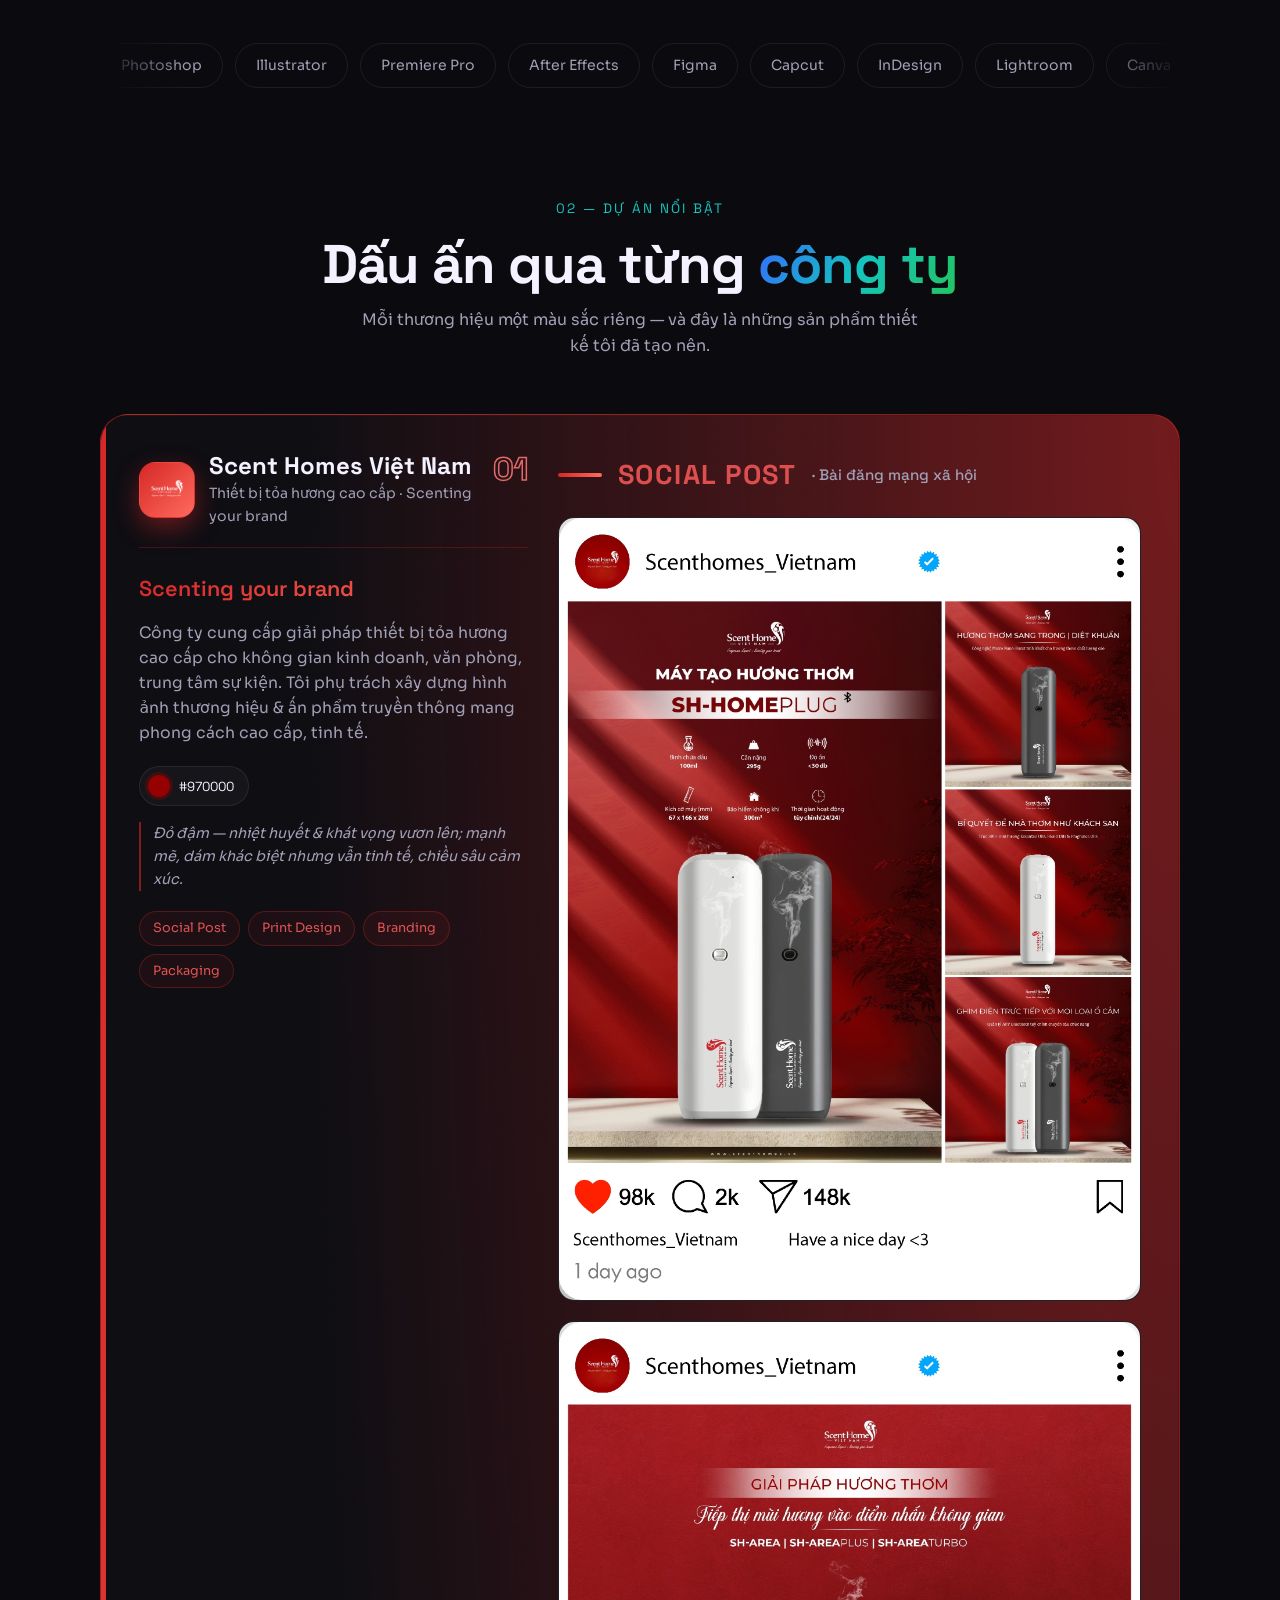
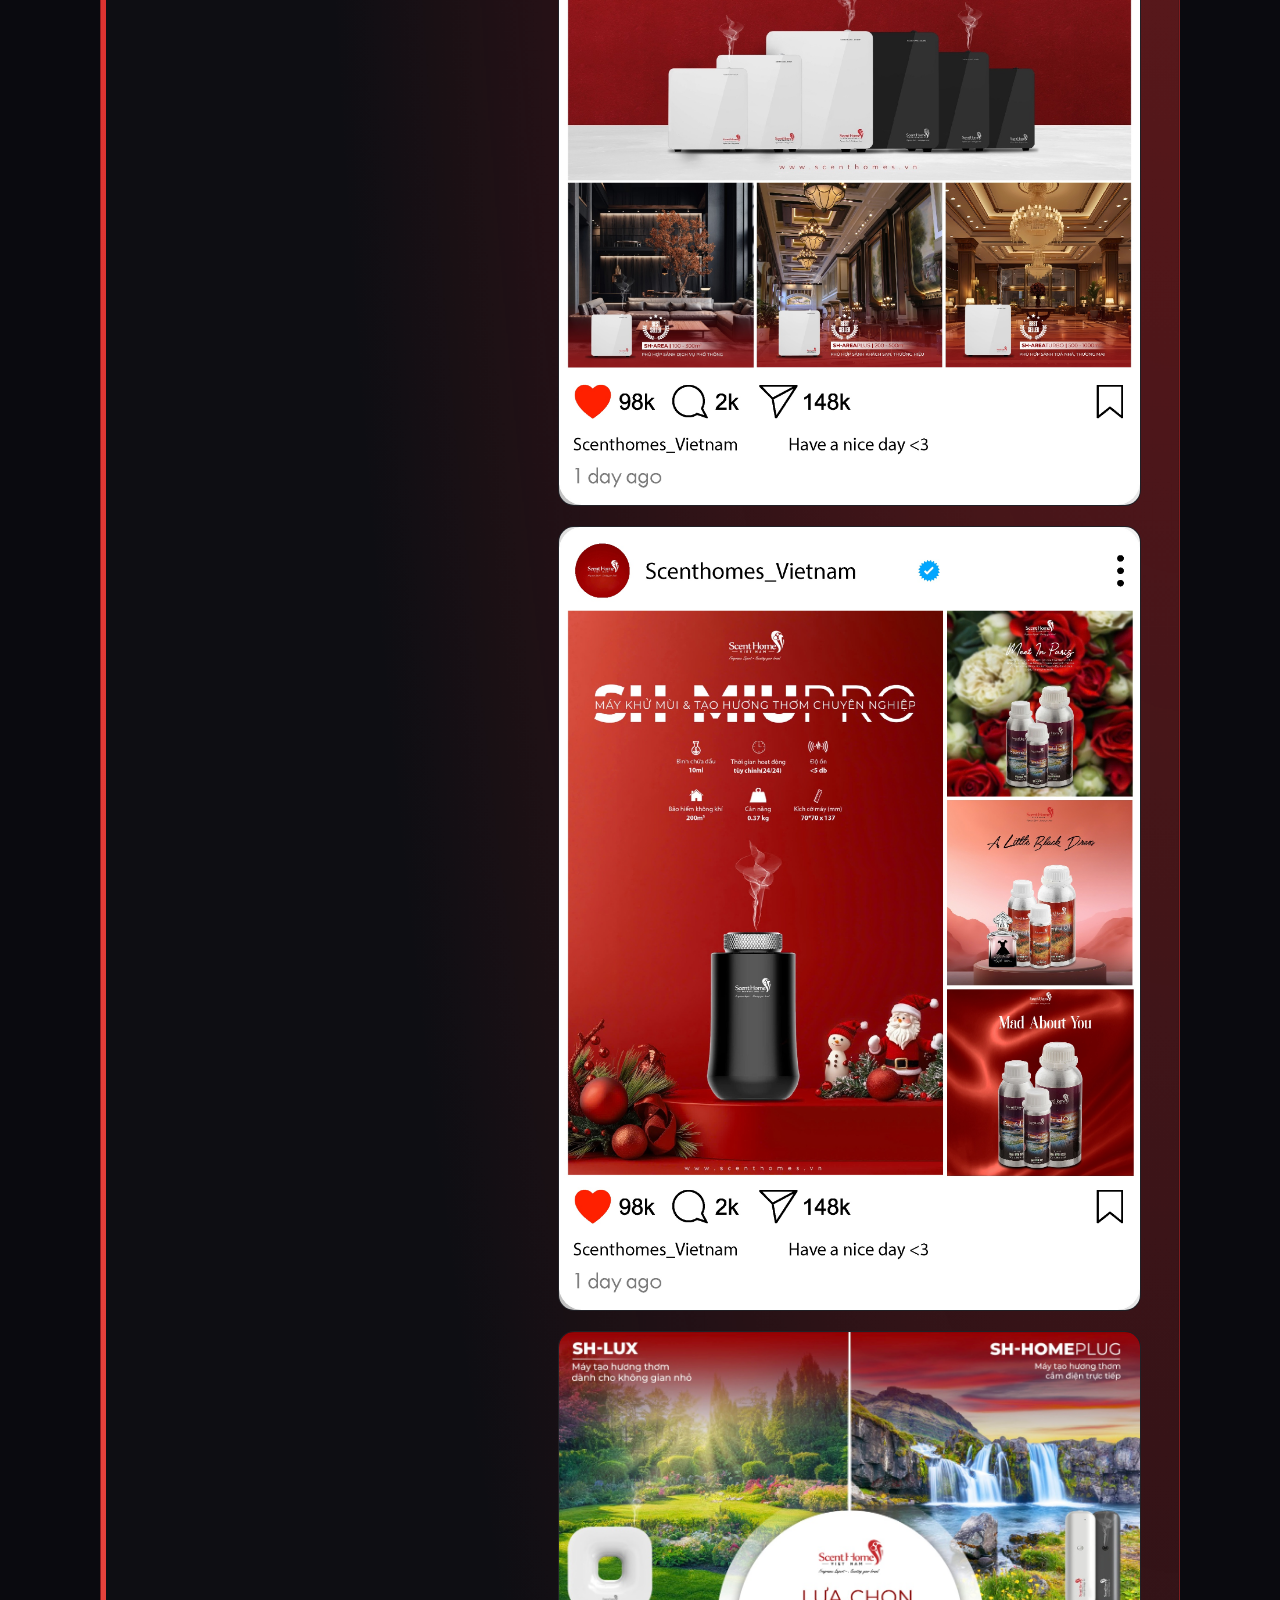
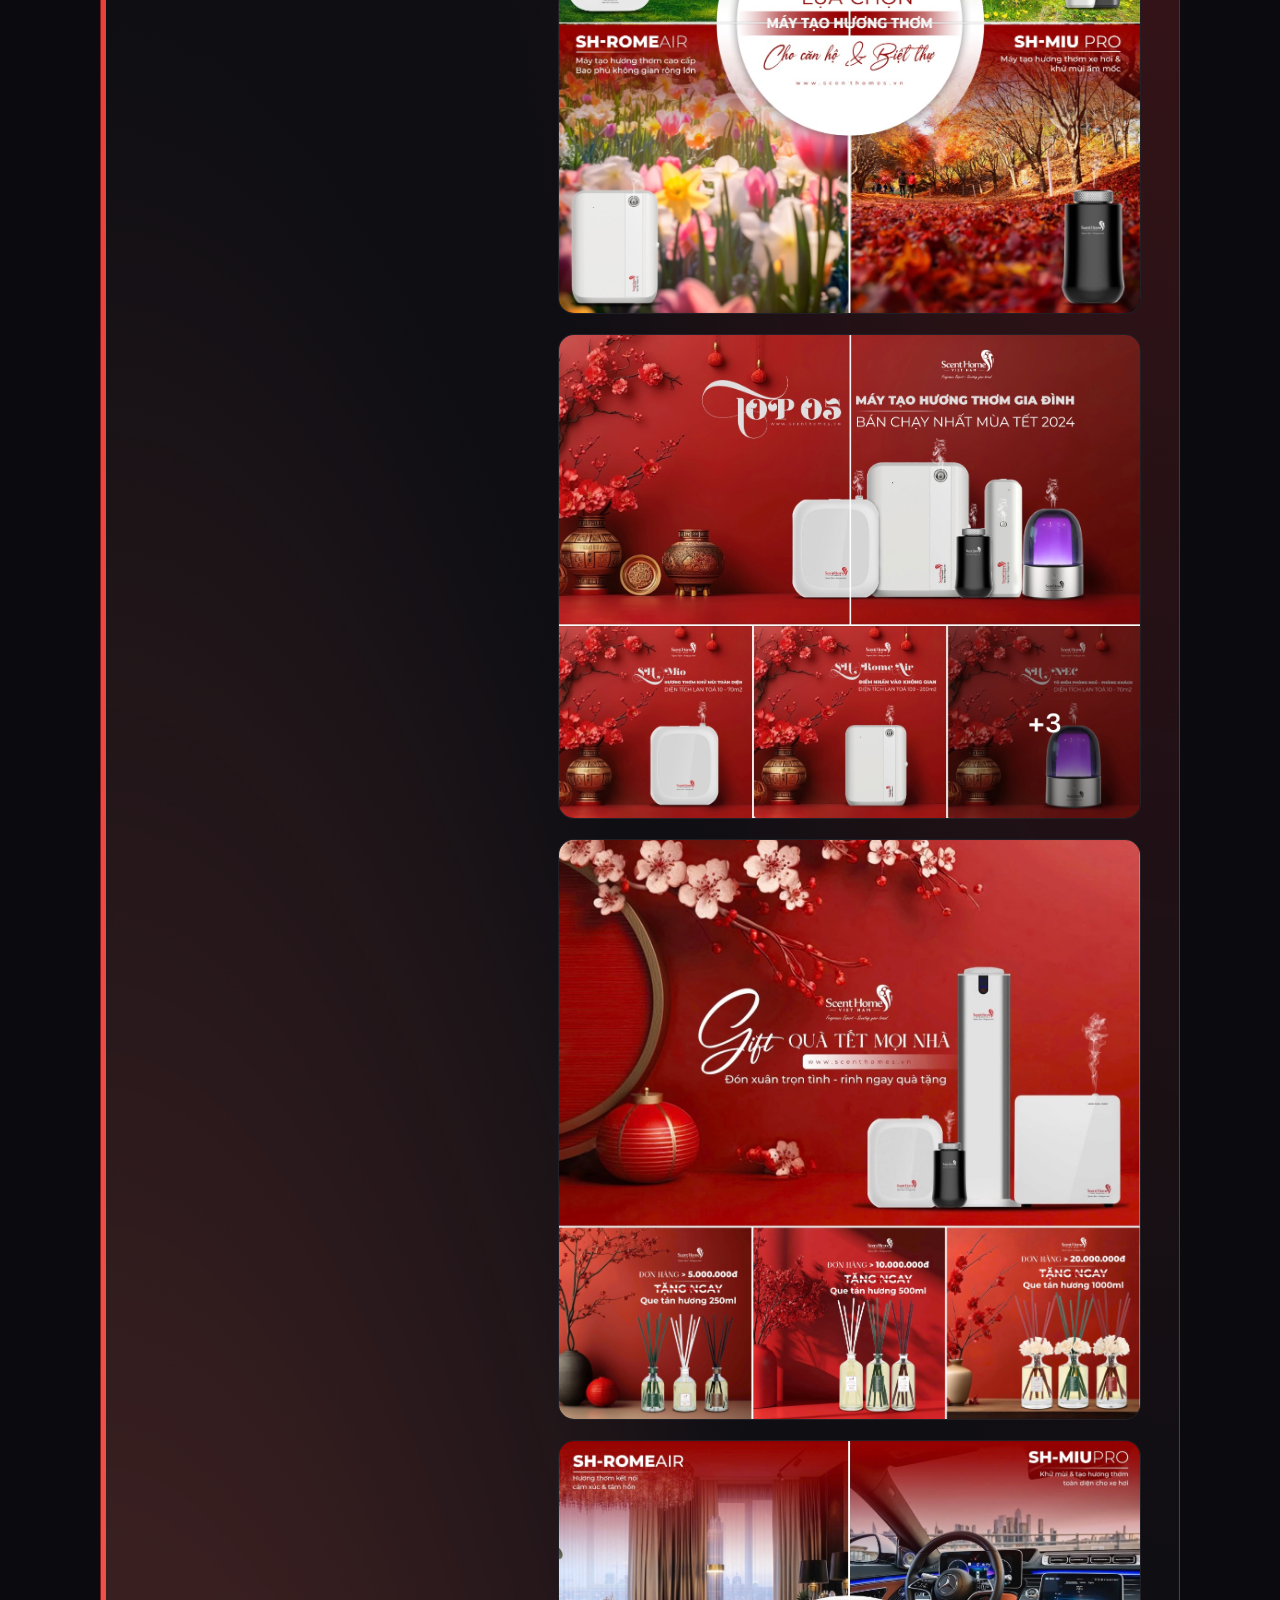
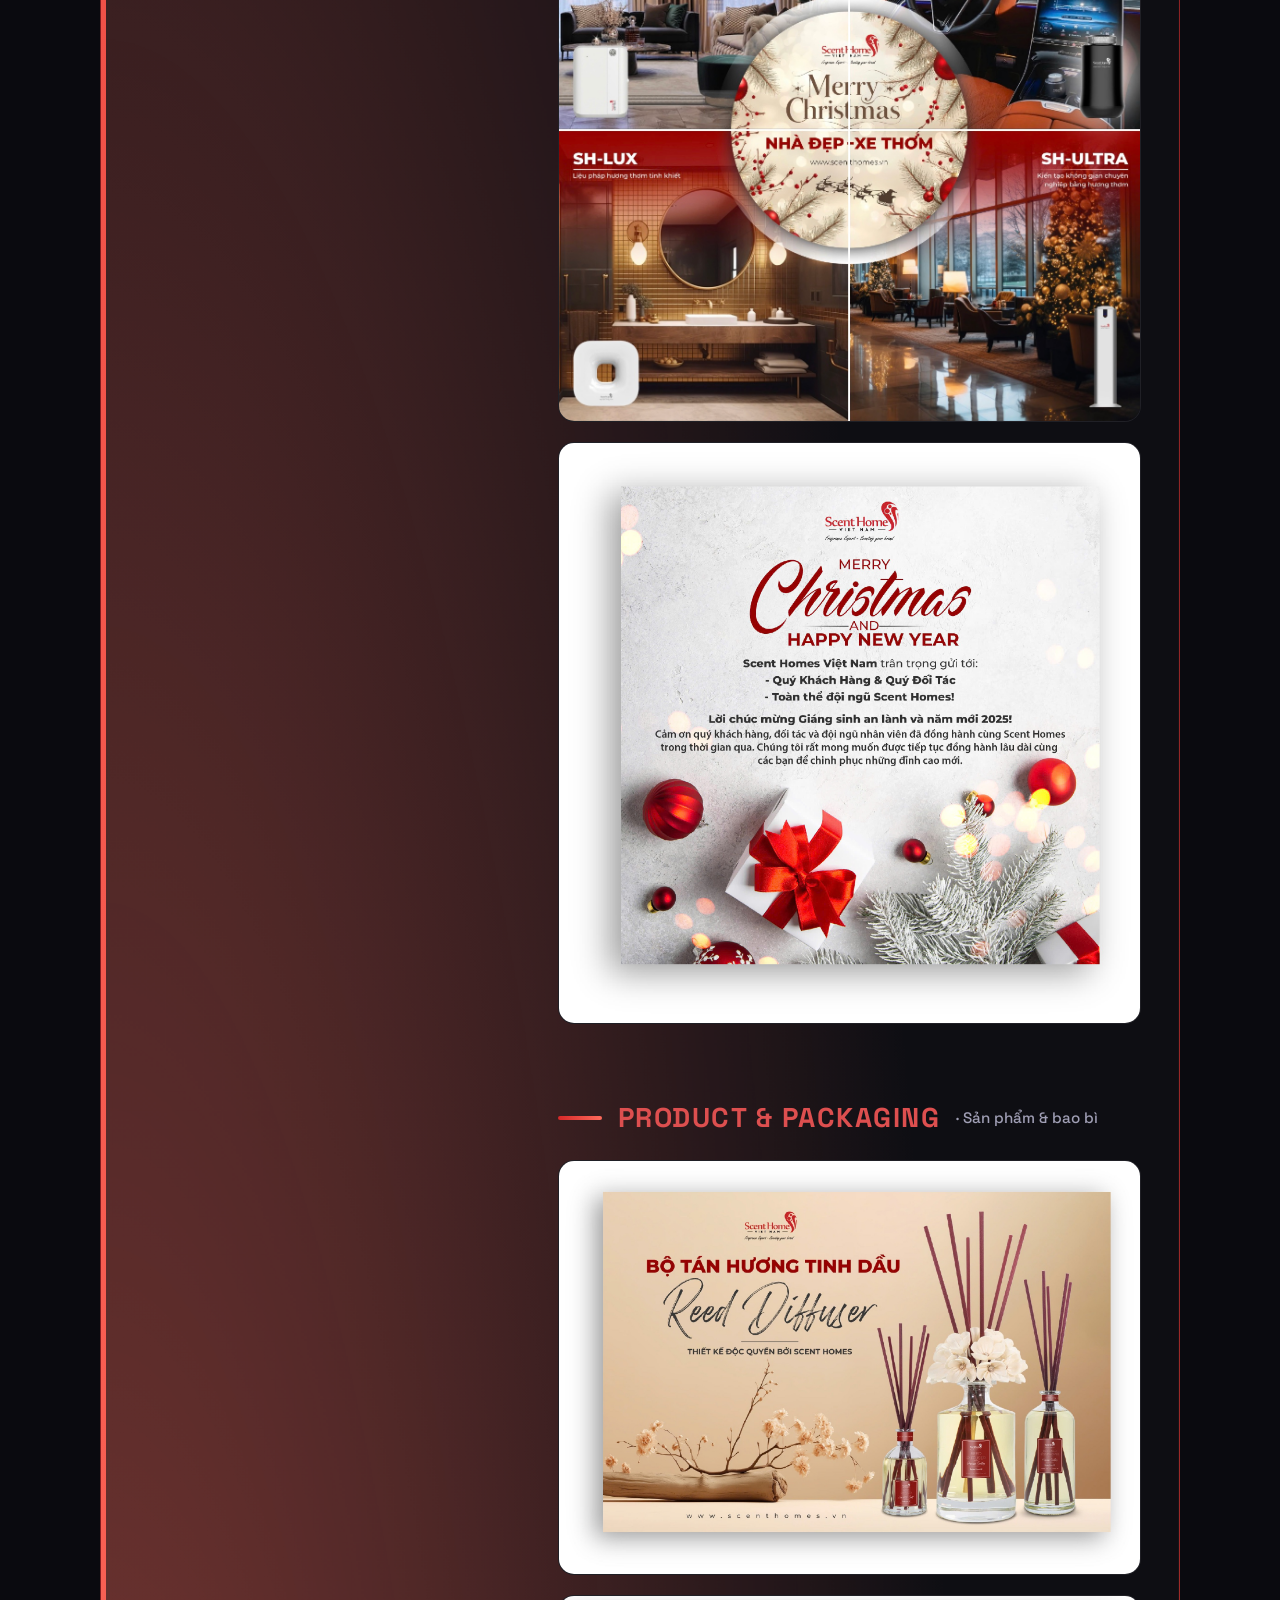
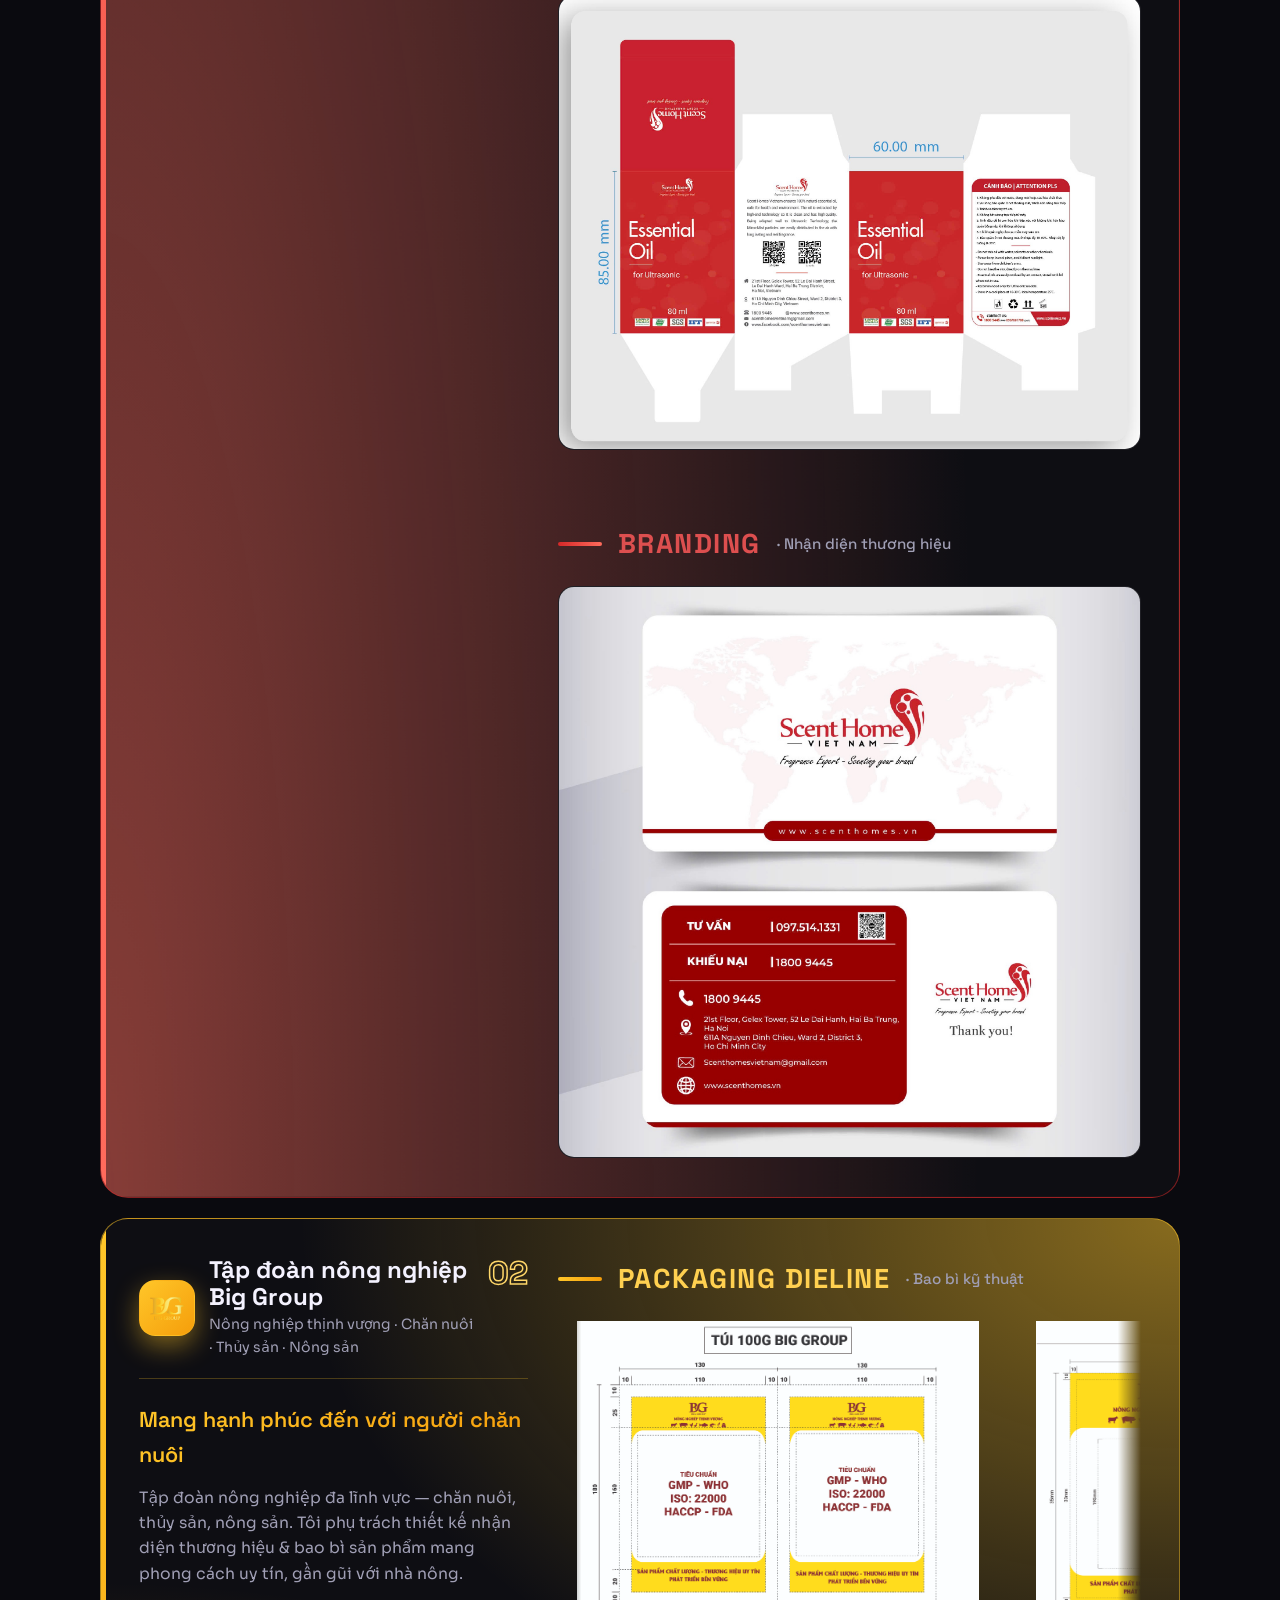
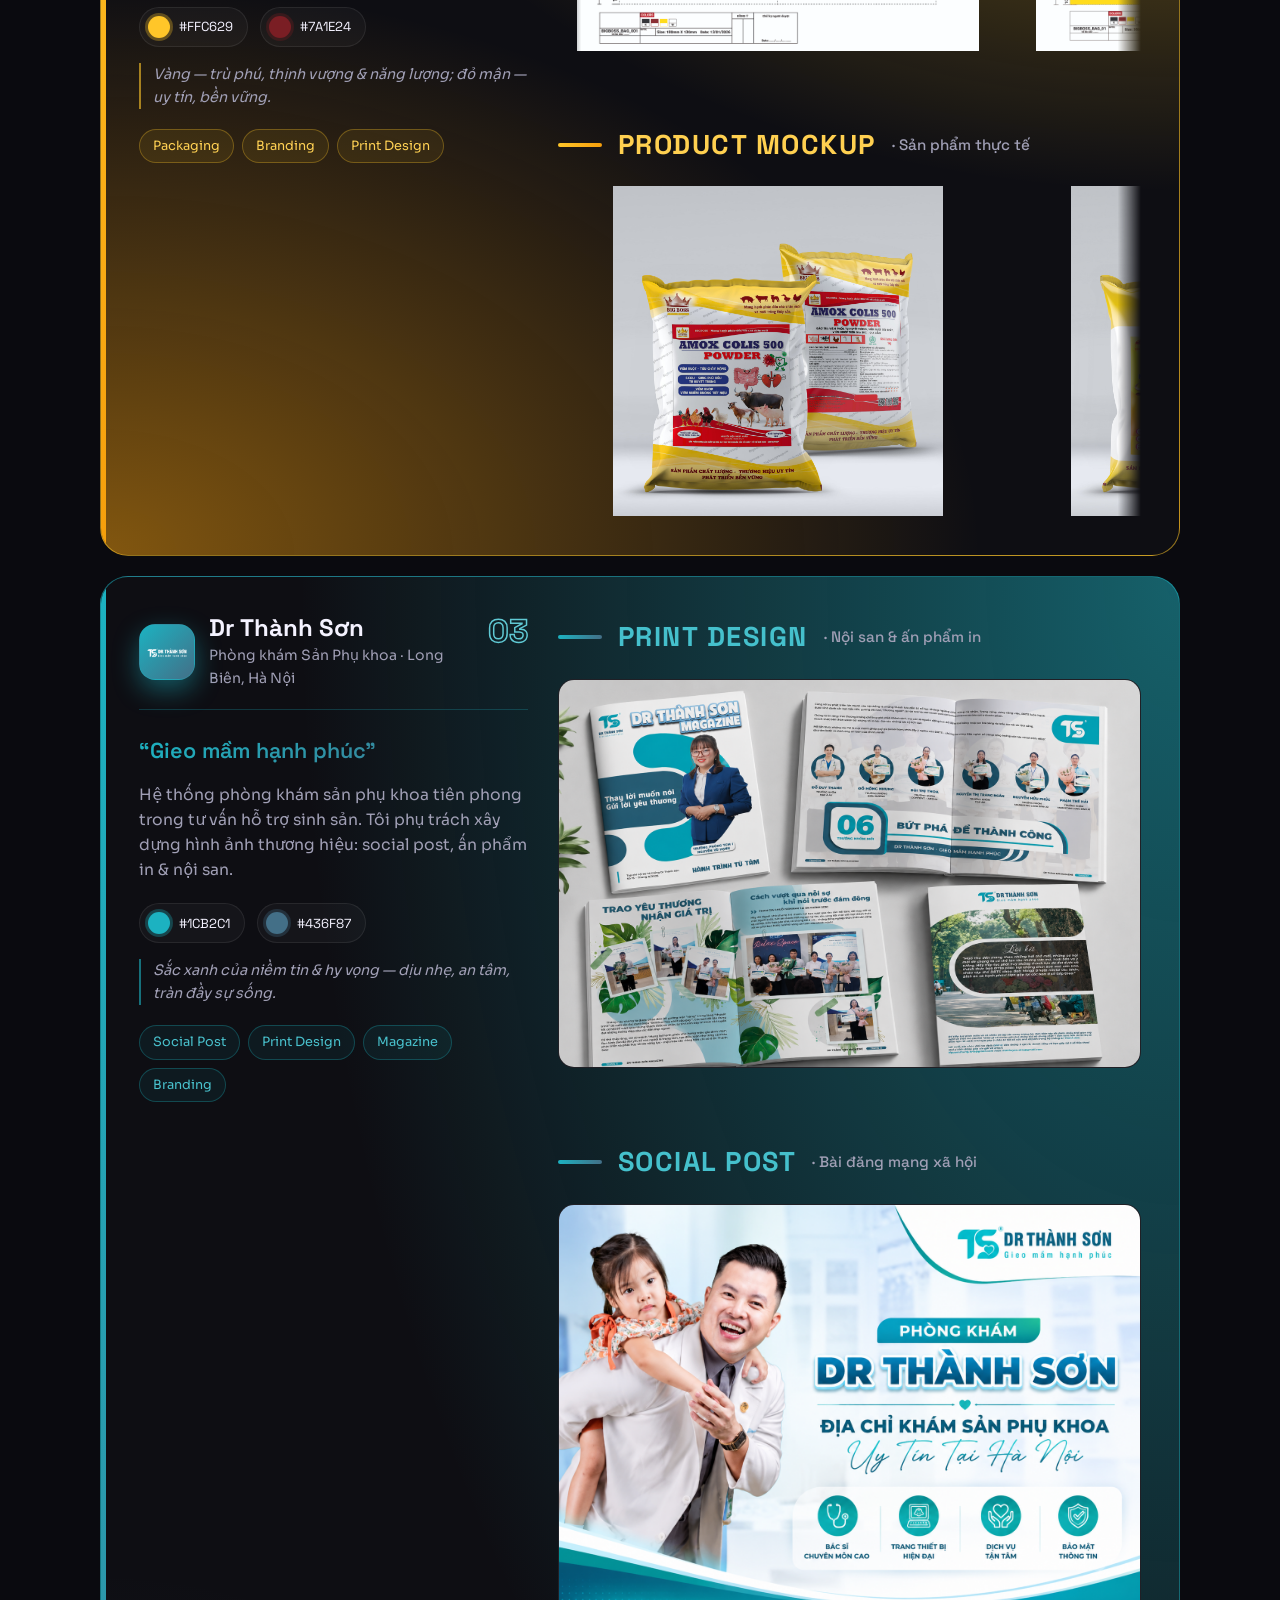
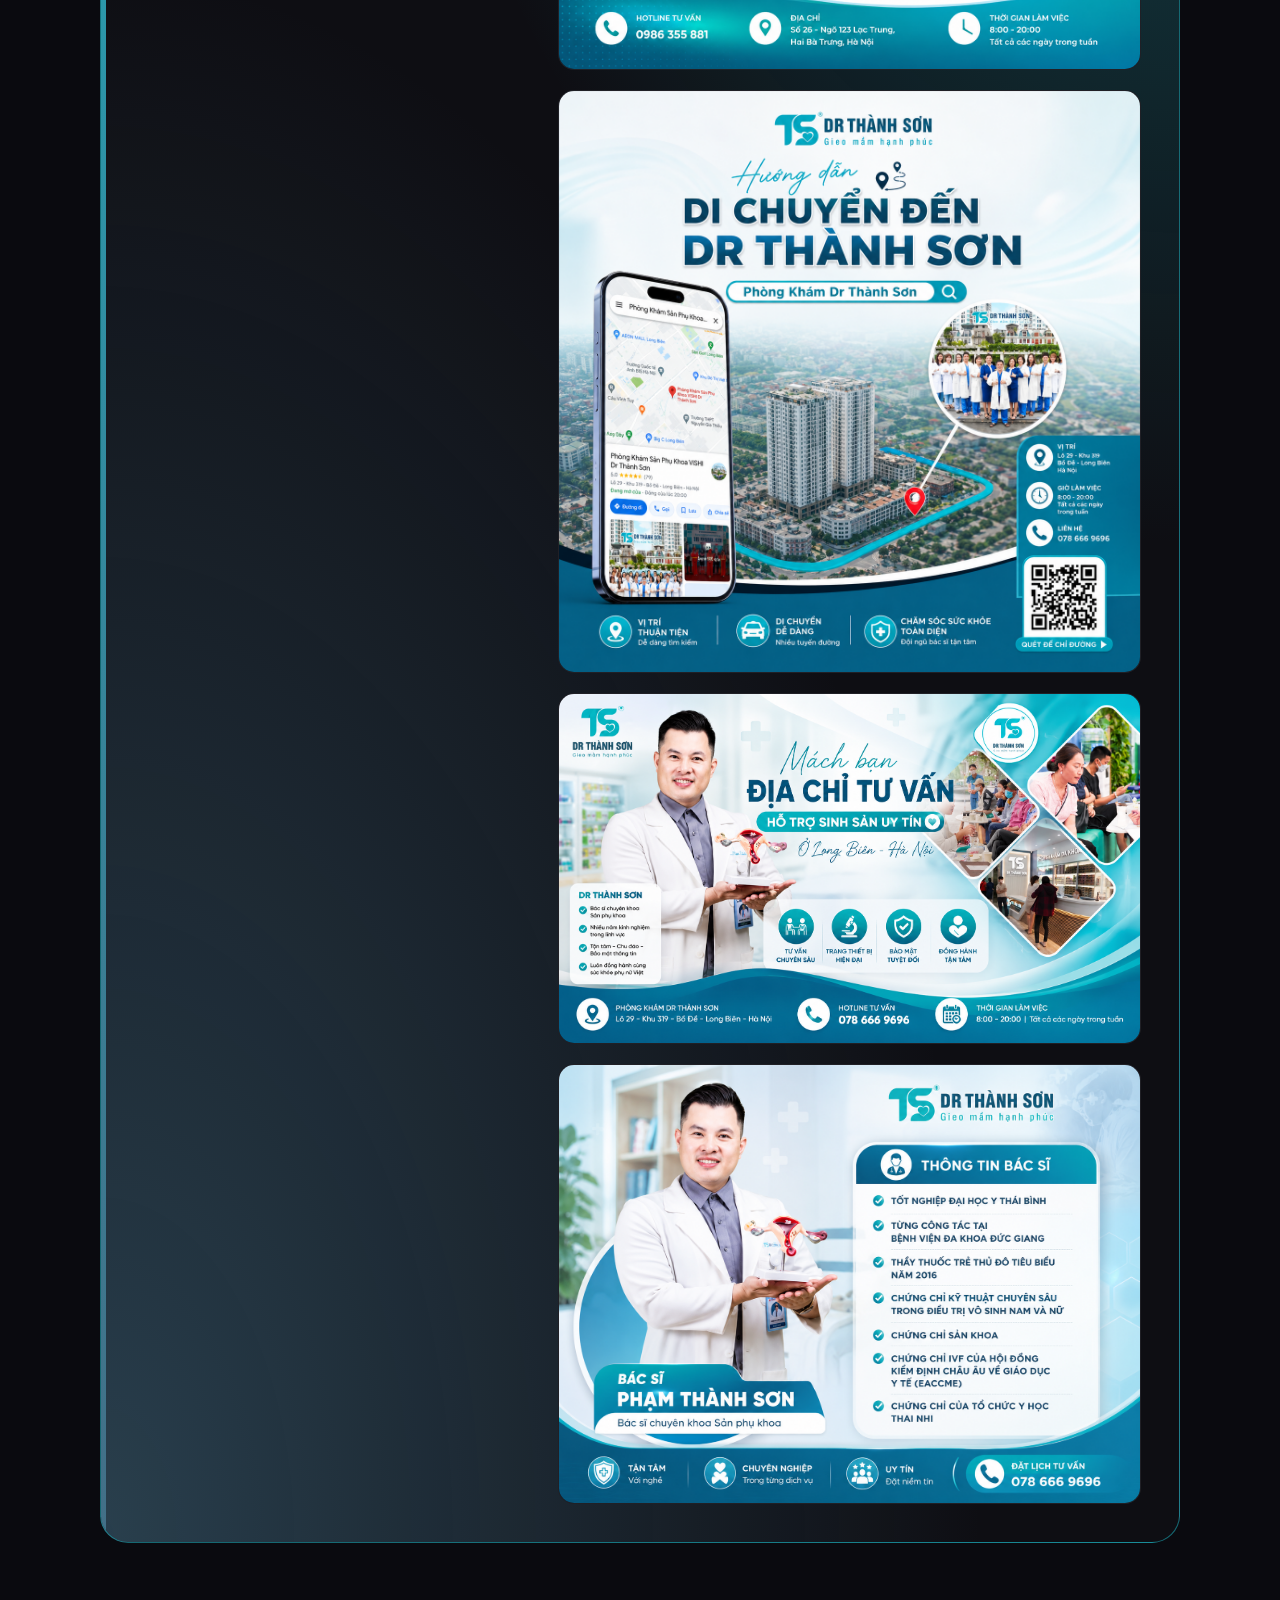
==== commit 55652aa0: "update KF" ====
--- a/index.html
+++ b/index.html
@@ -565,12 +565,87 @@
       </div>
     </article>
 
+    <!-- ===== Company 06 · King Farm ===== -->
+    <article class="company reveal" data-reveal style="--c1:#FFC818;--c2:#2f9e57">
+      <div class="company__grid">
+        <aside class="company__about">
+          <div class="company__bar">
+            <div class="company__id">
+              <span class="company__logo" data-initials="KF">
+                <img src="assets/projects/kingfarm/logo.png" alt="King Farm logo" class="company__logo-img" onload="this.parentNode.classList.add('has-logo')" onerror="this.remove()" />
+              </span>
+              <div class="company__idtext">
+                <h3 class="company__name">King Farm</h3>
+                <p class="company__role">Nông nghiệp · Trang trại · Thực phẩm sạch</p>
+              </div>
+            </div>
+            <div class="company__time">
+              <span class="company__index">06</span>
+            </div>
+          </div>
+          <p class="company__tagline">Từ nông trường đến thịnh vượng</p>
+          <p class="company__desc">
+            Thương hiệu nông nghiệp / trang trại. Tôi phụ trách thiết kế nhận diện thương hiệu
+            &amp; ấn phẩm truyền thông. <em>(Gửi tôi mô tả chính xác để cập nhật.)</em>
+          </p>
+          <div class="company__colors">
+            <button class="swatch" style="--s:#243C7B" data-copy="#243C7B"><i></i>#243C7B</button>
+            <button class="swatch" style="--s:#FFC818" data-copy="#FFC818"><i></i>#FFC818</button>
+            <button class="swatch" style="--s:#1B6D3C" data-copy="#1B6D3C"><i></i>#1B6D3C</button>
+          </div>
+          <p class="company__note">Navy — tin cậy, vững vàng; vàng — trù phú, mùa gặt; xanh lá — thiên nhiên, tươi mới.</p>
+          <div class="company__tags">
+            <span>Branding</span><span>Packaging</span><span>Social Post</span>
+          </div>
+        </aside>
+
+        <div class="company__gallery">
+          <div class="cat">
+            <h4 class="cat__title">Ấn phẩm <small>· Đang cập nhật</small></h4>
+            <figure class="shot" data-tilt>
+              <img src="assets/projects/kingfarm/anh1.jpg" alt="King Farm — ấn phẩm 1" loading="lazy" onerror="this.style.display='none';this.parentNode.classList.add('shot--empty');this.parentNode.setAttribute('data-empty','anh1.jpg');" />
+              <figcaption><b>King Farm</b> Ấn phẩm 1</figcaption>
+            </figure>
+          </div>
+        </div>
+      </div>
+    </article>
+
     <!-- ===== Next company placeholder ===== -->
     <div class="company company--next reveal" data-reveal>
-      <span class="company__index">06</span>
+      <span class="company__index">07</span>
       <p>Công ty tiếp theo sẽ được thêm vào đây — gửi tôi thông tin &amp; màu thương hiệu nhé.</p>
     </div>
   </section>
+
+  <!-- ============ PARTNERS (logo đã hợp tác) ============ -->
+  <div class="partners reveal" data-reveal>
+    <p class="partners__label">Thương hiệu đã đồng hành</p>
+    <div class="partners__slider">
+      <div class="partners__track">
+        <img src="assets/projects/scent/logo.png" alt="Scent Homes" />
+        <img src="assets/projects/bigboss/logo.png" alt="Big Group" />
+        <img src="assets/projects/drts/logo.png" alt="Dr Thành Sơn" />
+        <img src="assets/projects/vet/logo.png" alt="Vet Equipment" />
+        <img src="assets/projects/vlab/logo.png" alt="VLab" />
+        <img src="assets/projects/scent/logo.png" alt="" aria-hidden="true" />
+        <img src="assets/projects/bigboss/logo.png" alt="" aria-hidden="true" />
+        <img src="assets/projects/drts/logo.png" alt="" aria-hidden="true" />
+        <img src="assets/projects/vet/logo.png" alt="" aria-hidden="true" />
+        <img src="assets/projects/vlab/logo.png" alt="" aria-hidden="true" />
+        <img src="assets/projects/scent/logo.png" alt="" aria-hidden="true" />
+        <img src="assets/projects/bigboss/logo.png" alt="" aria-hidden="true" />
+        <img src="assets/projects/drts/logo.png" alt="" aria-hidden="true" />
+        <img src="assets/projects/vet/logo.png" alt="" aria-hidden="true" />
+        <img src="assets/projects/vlab/logo.png" alt="" aria-hidden="true" />
+        <img src="assets/projects/scent/logo.png" alt="" aria-hidden="true" />
+        <img src="assets/projects/bigboss/logo.png" alt="" aria-hidden="true" />
+        <img src="assets/projects/drts/logo.png" alt="" aria-hidden="true" />
+        <img src="assets/projects/vet/logo.png" alt="" aria-hidden="true" />
+        <img src="assets/projects/vlab/logo.png" alt="" aria-hidden="true" />
+      </div>
+    </div>
+  </div>
 
   <!-- ============ CONTACT ============ -->
   <section class="section contact" id="contact">
--- a/style.css
+++ b/style.css
@@ -190,6 +190,20 @@
 .toolbar span:hover{color:var(--ink);border-color:transparent;background:rgba(255,255,255,.05);transform:scale(1.08)}
 @keyframes toolbarScroll{from{transform:translateX(-50%)}to{transform:translateX(0)}}
 @media (prefers-reduced-motion:reduce){.toolbar__track{animation:none}}
+
+/* ============ PARTNERS (logo đã hợp tác, chạy ngang) ============ */
+.partners{width:100%;padding:clamp(20px,4vh,50px) 0 clamp(40px,6vh,72px)}
+.partners__label{text-align:center;font-family:'Space Grotesk';letter-spacing:2.5px;text-transform:uppercase;font-size:.8rem;color:var(--muted);margin-bottom:30px}
+.partners__slider{overflow:hidden;min-width:0;
+  -webkit-mask:linear-gradient(90deg,transparent,#000 5%,#000 95%,transparent);
+  mask:linear-gradient(90deg,transparent,#000 5%,#000 95%,transparent)}
+.partners__track{display:flex;align-items:center;gap:clamp(44px,6vw,90px);width:max-content;animation:partnersScroll 55s linear infinite}
+.partners__slider:hover .partners__track{animation-play-state:paused}
+.partners__track img{height:46px;width:auto;flex-shrink:0;object-fit:contain;
+  filter:brightness(0) invert(1);opacity:.62;transition:opacity .35s var(--ease),transform .35s var(--ease)}
+.partners__track img:hover{opacity:1;transform:scale(1.08)}
+@keyframes partnersScroll{from{transform:translateX(0)}to{transform:translateX(-50%)}}
+@media (prefers-reduced-motion:reduce){.partners__track{animation:none;flex-wrap:wrap;justify-content:center}}
 
 /* WORK */
 .work__head{text-align:center;margin-bottom:56px}
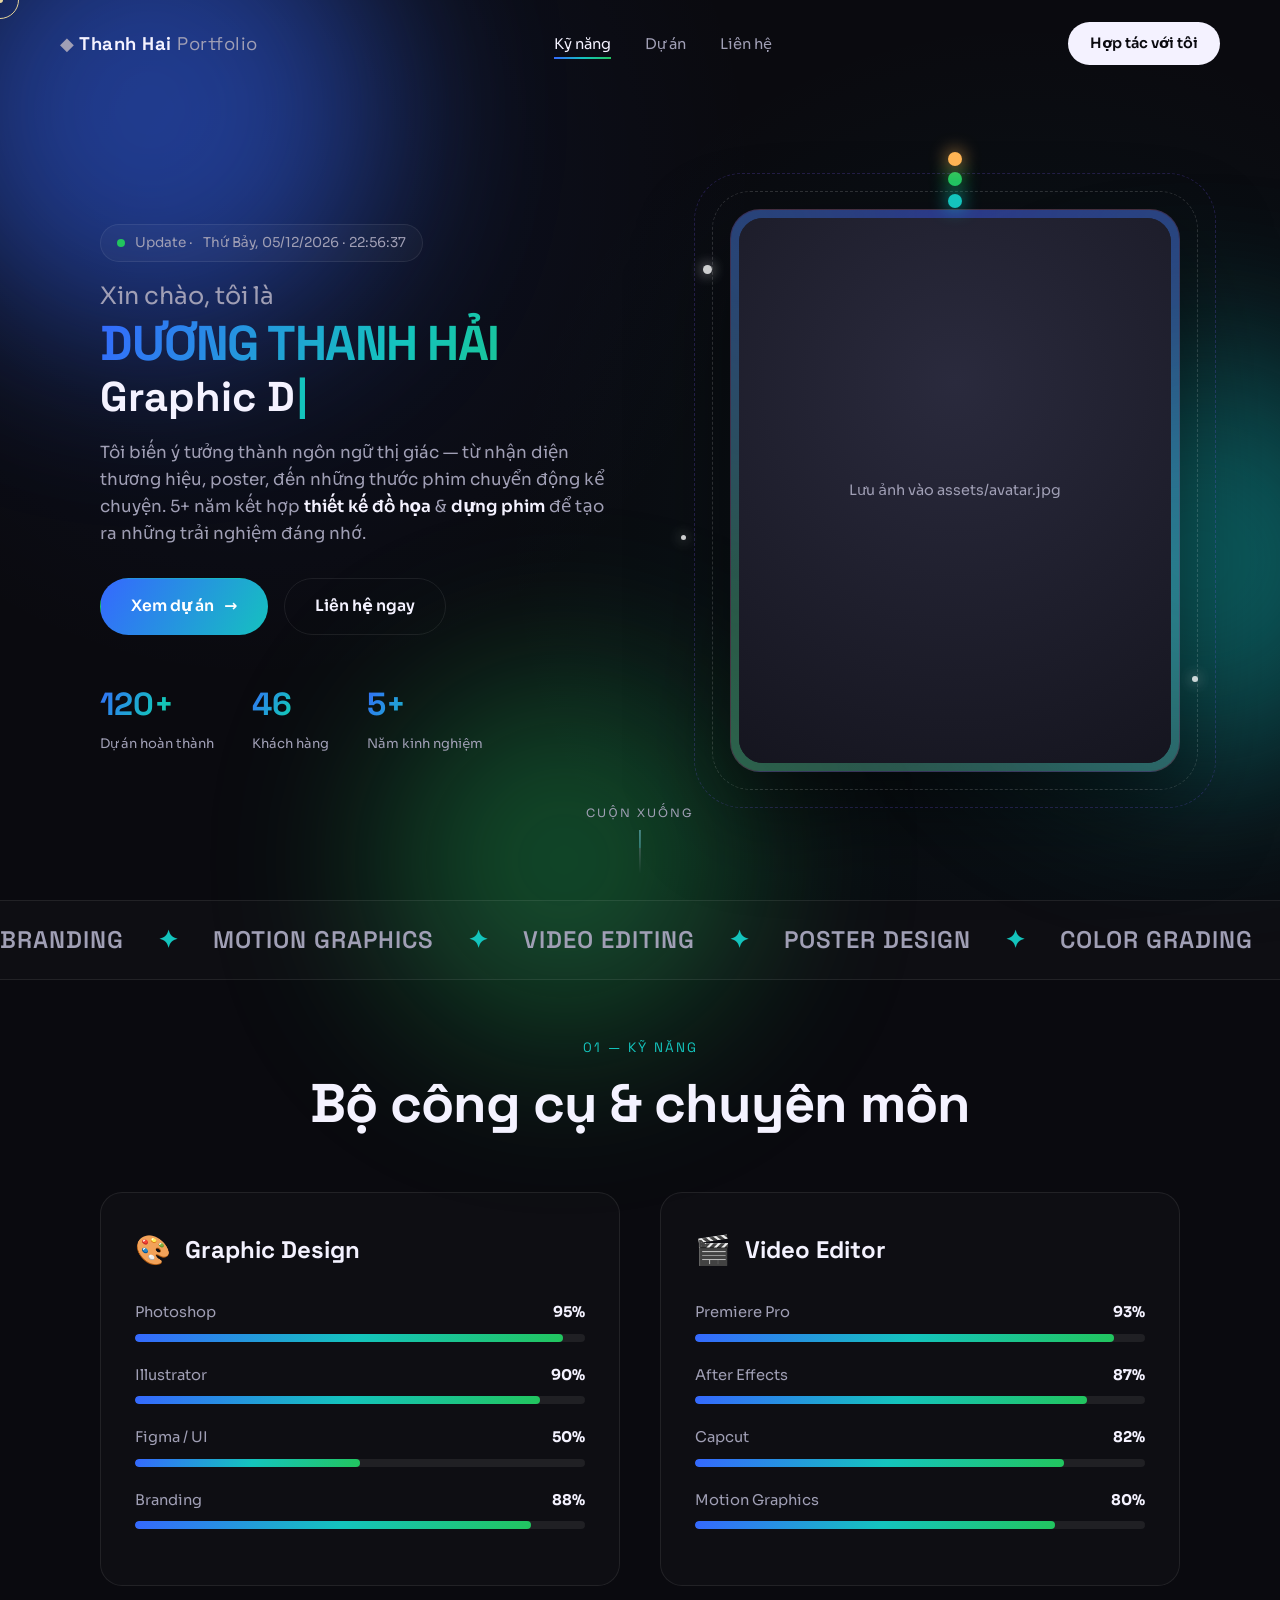
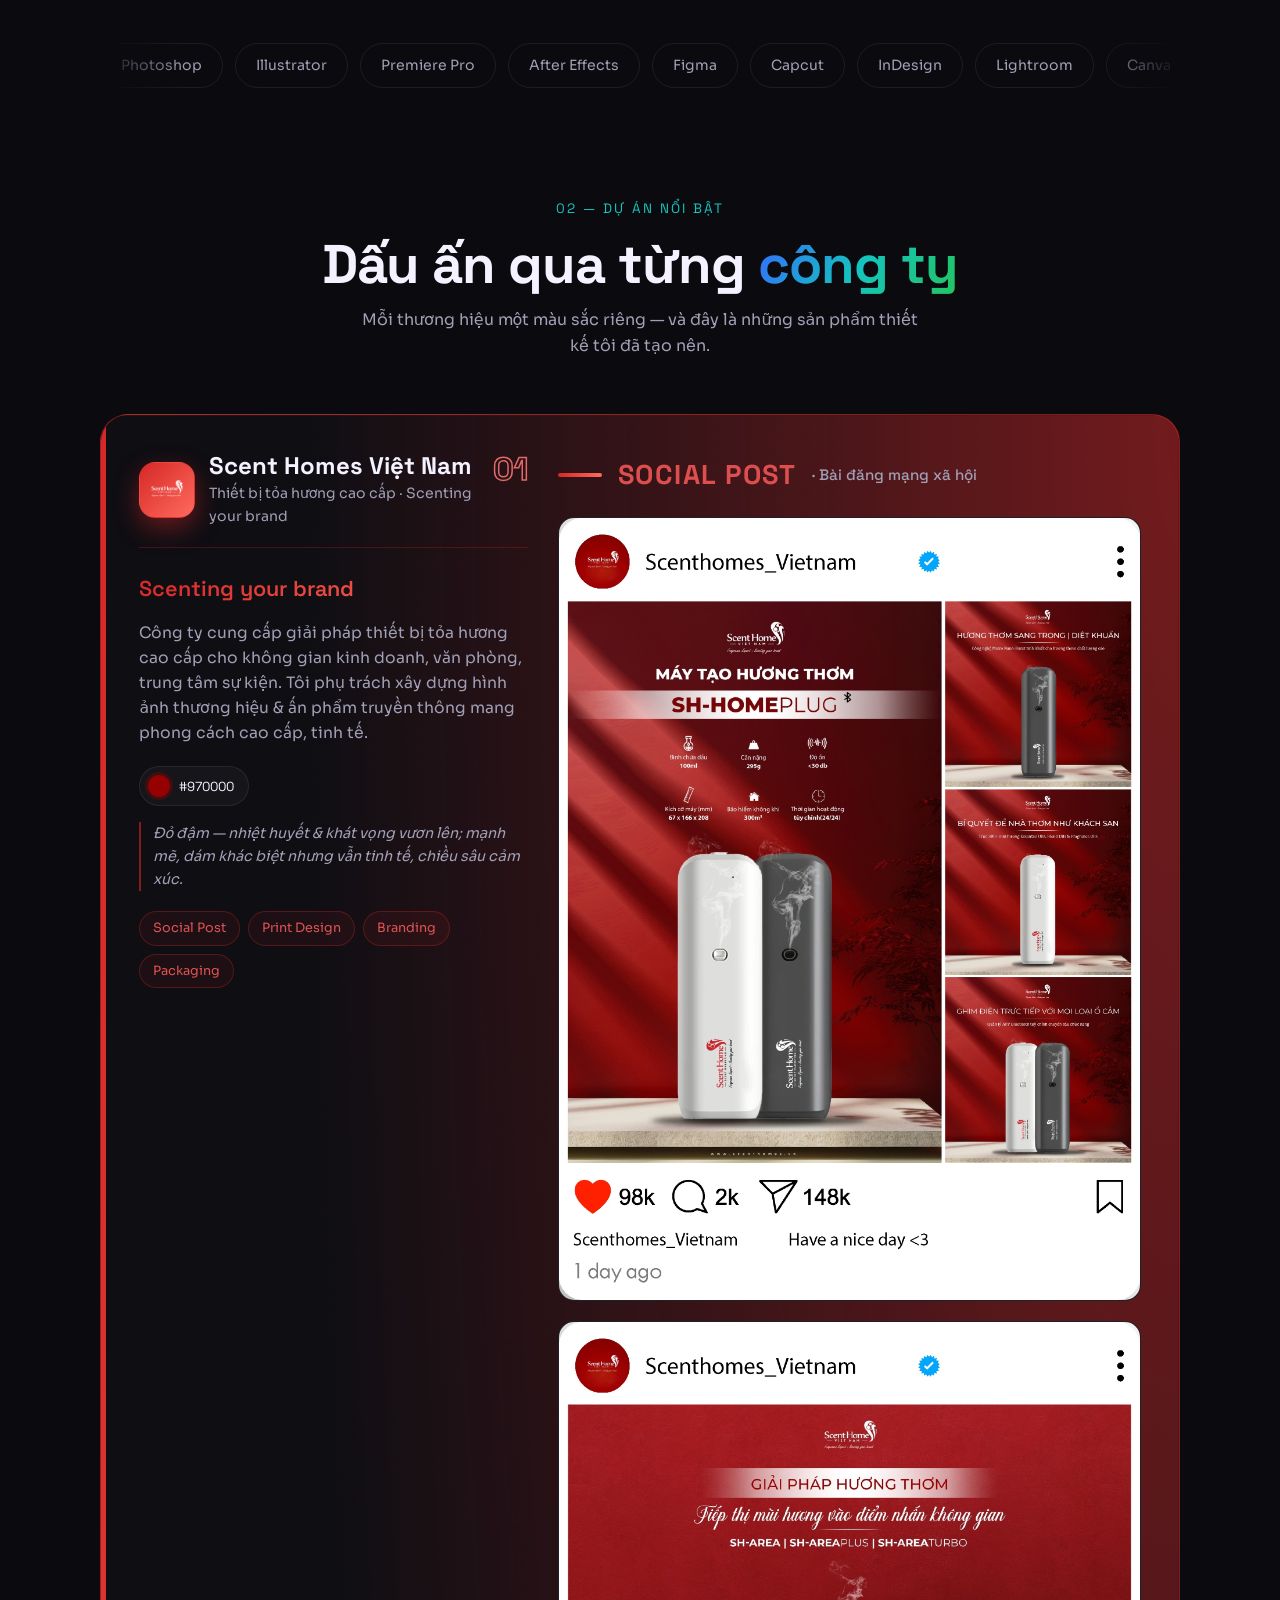
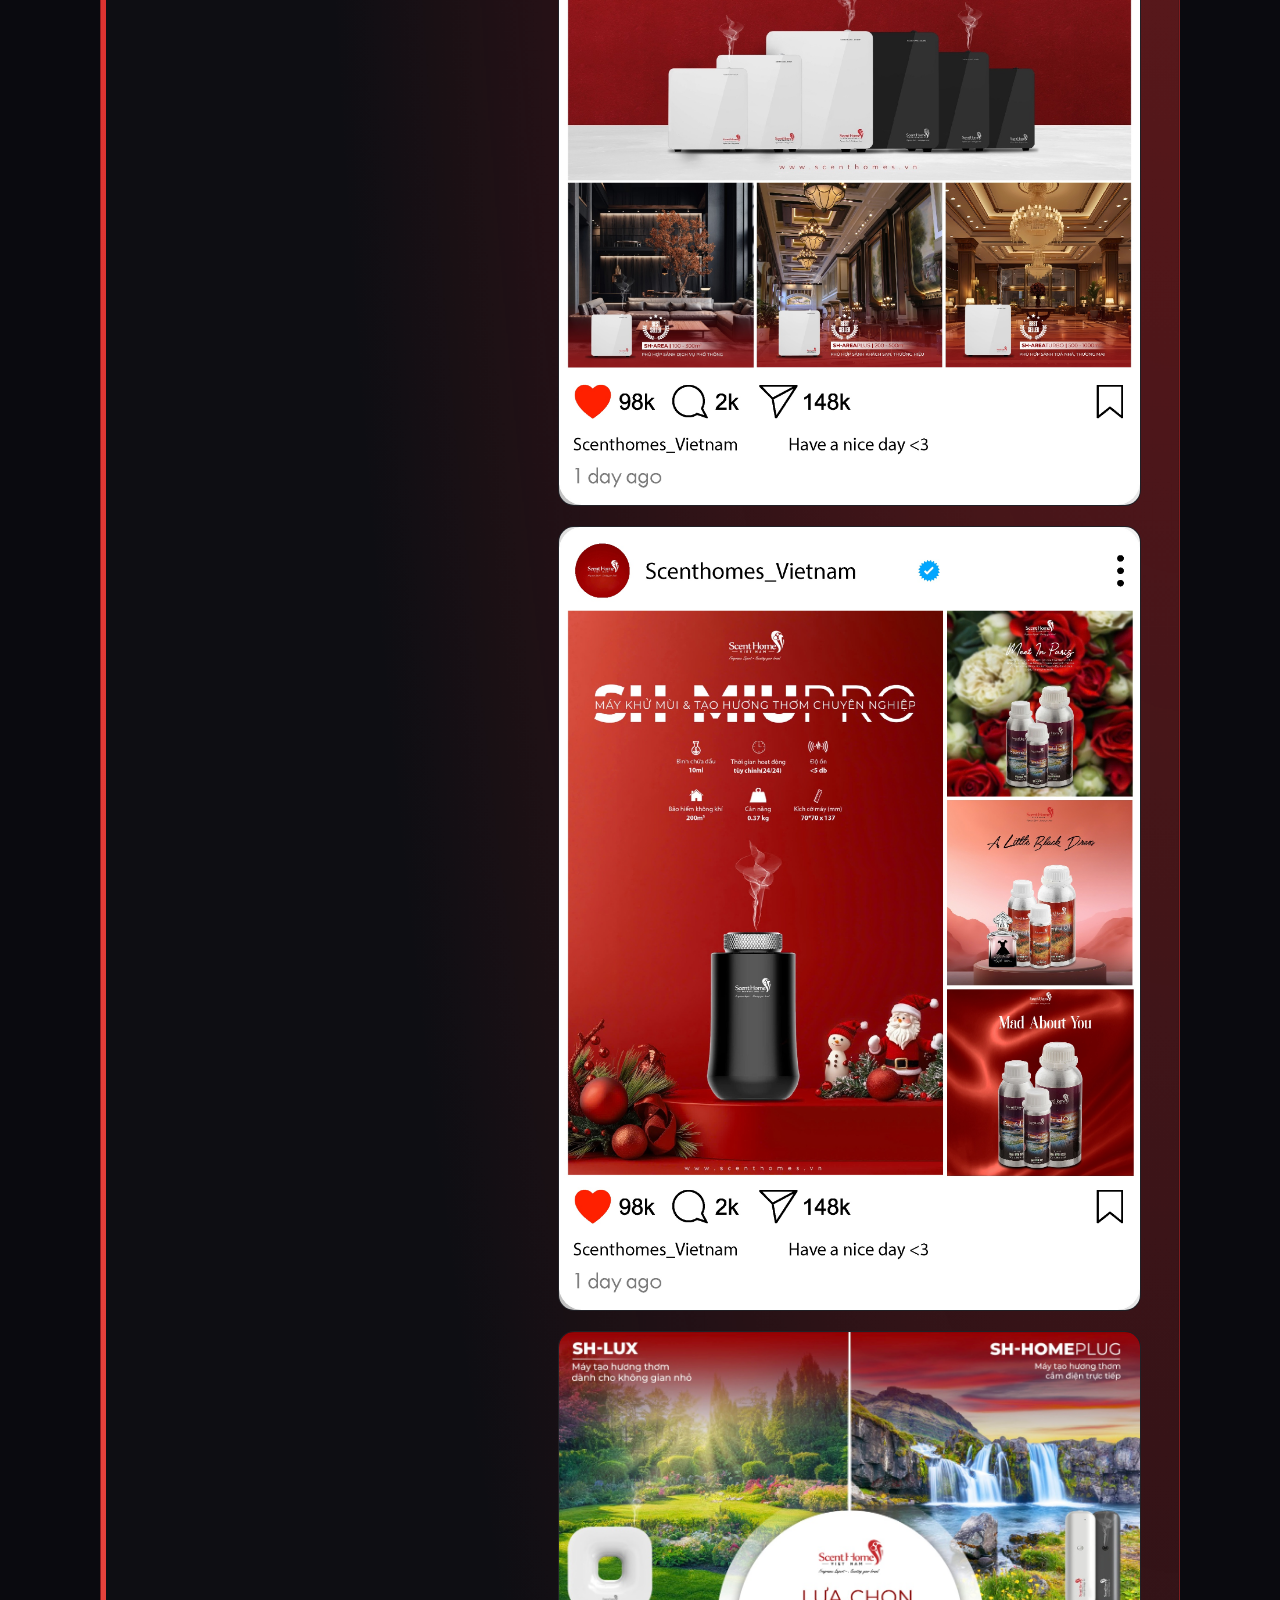
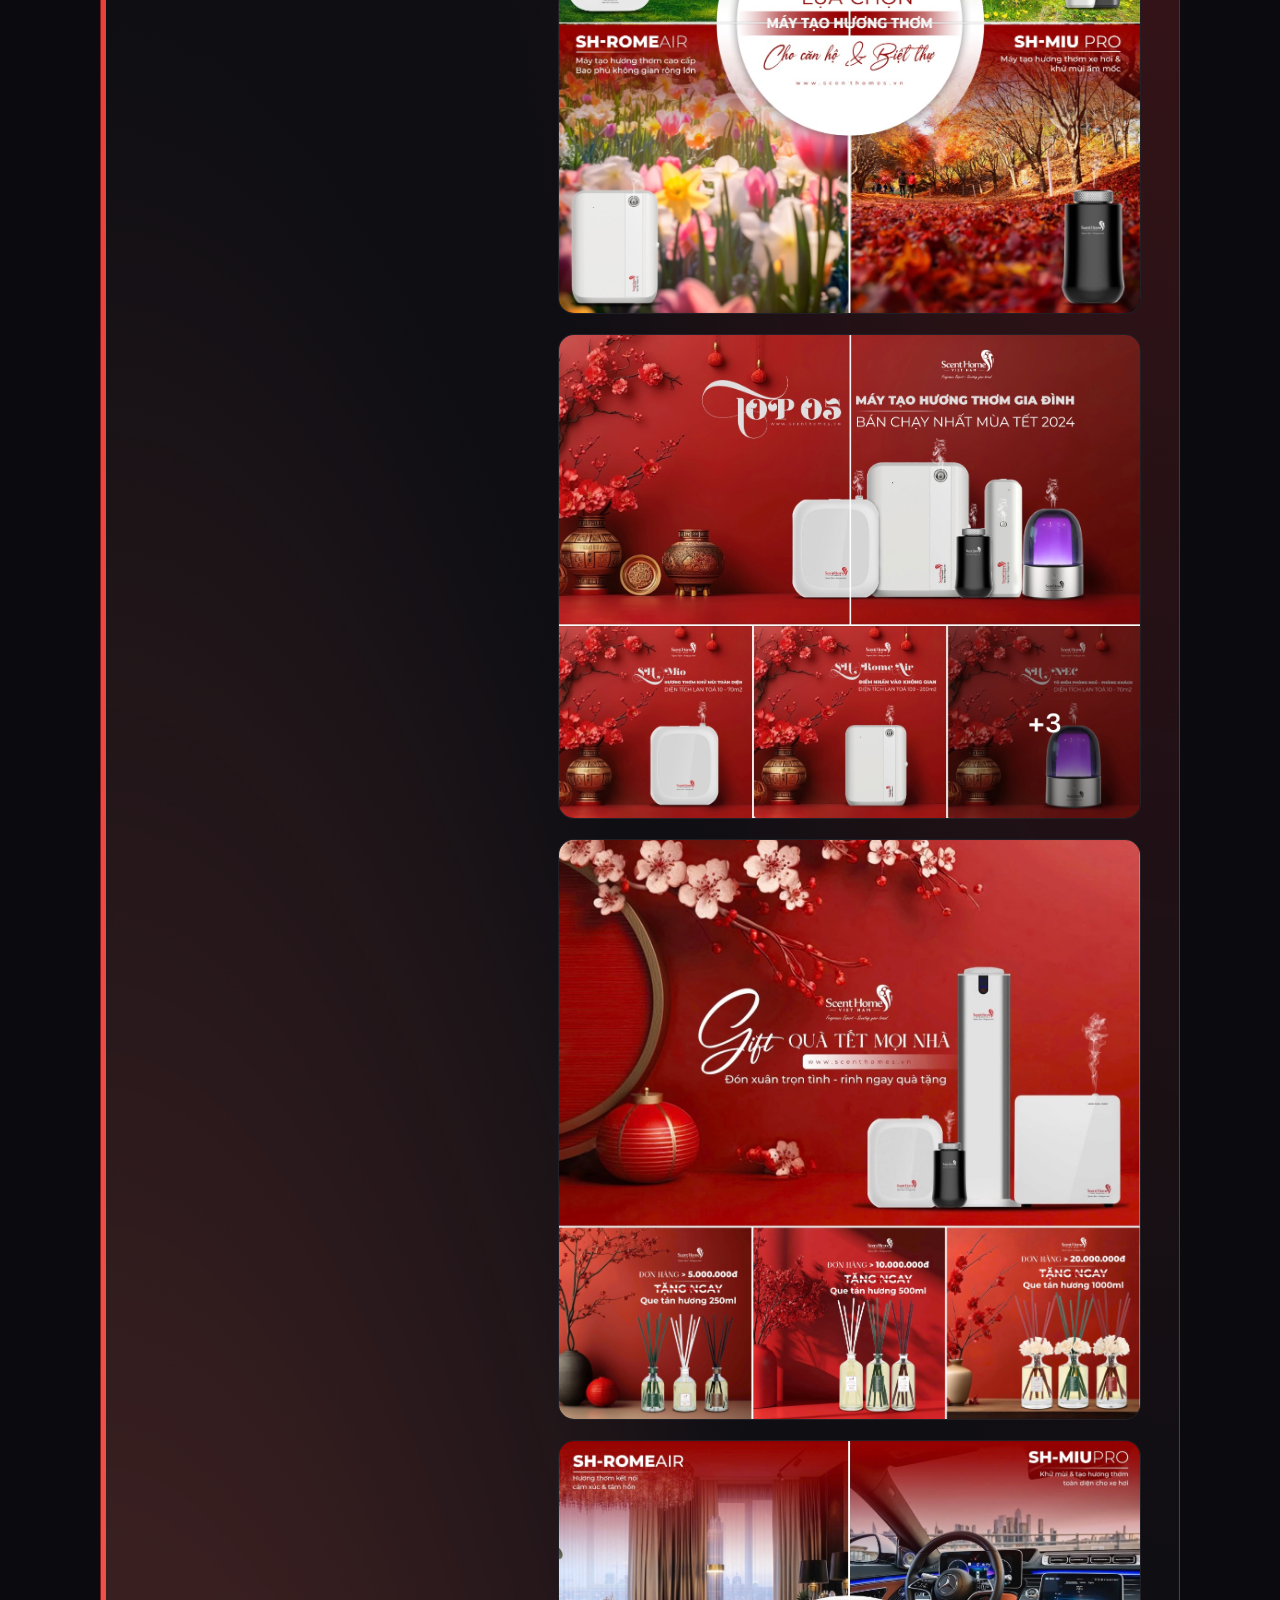
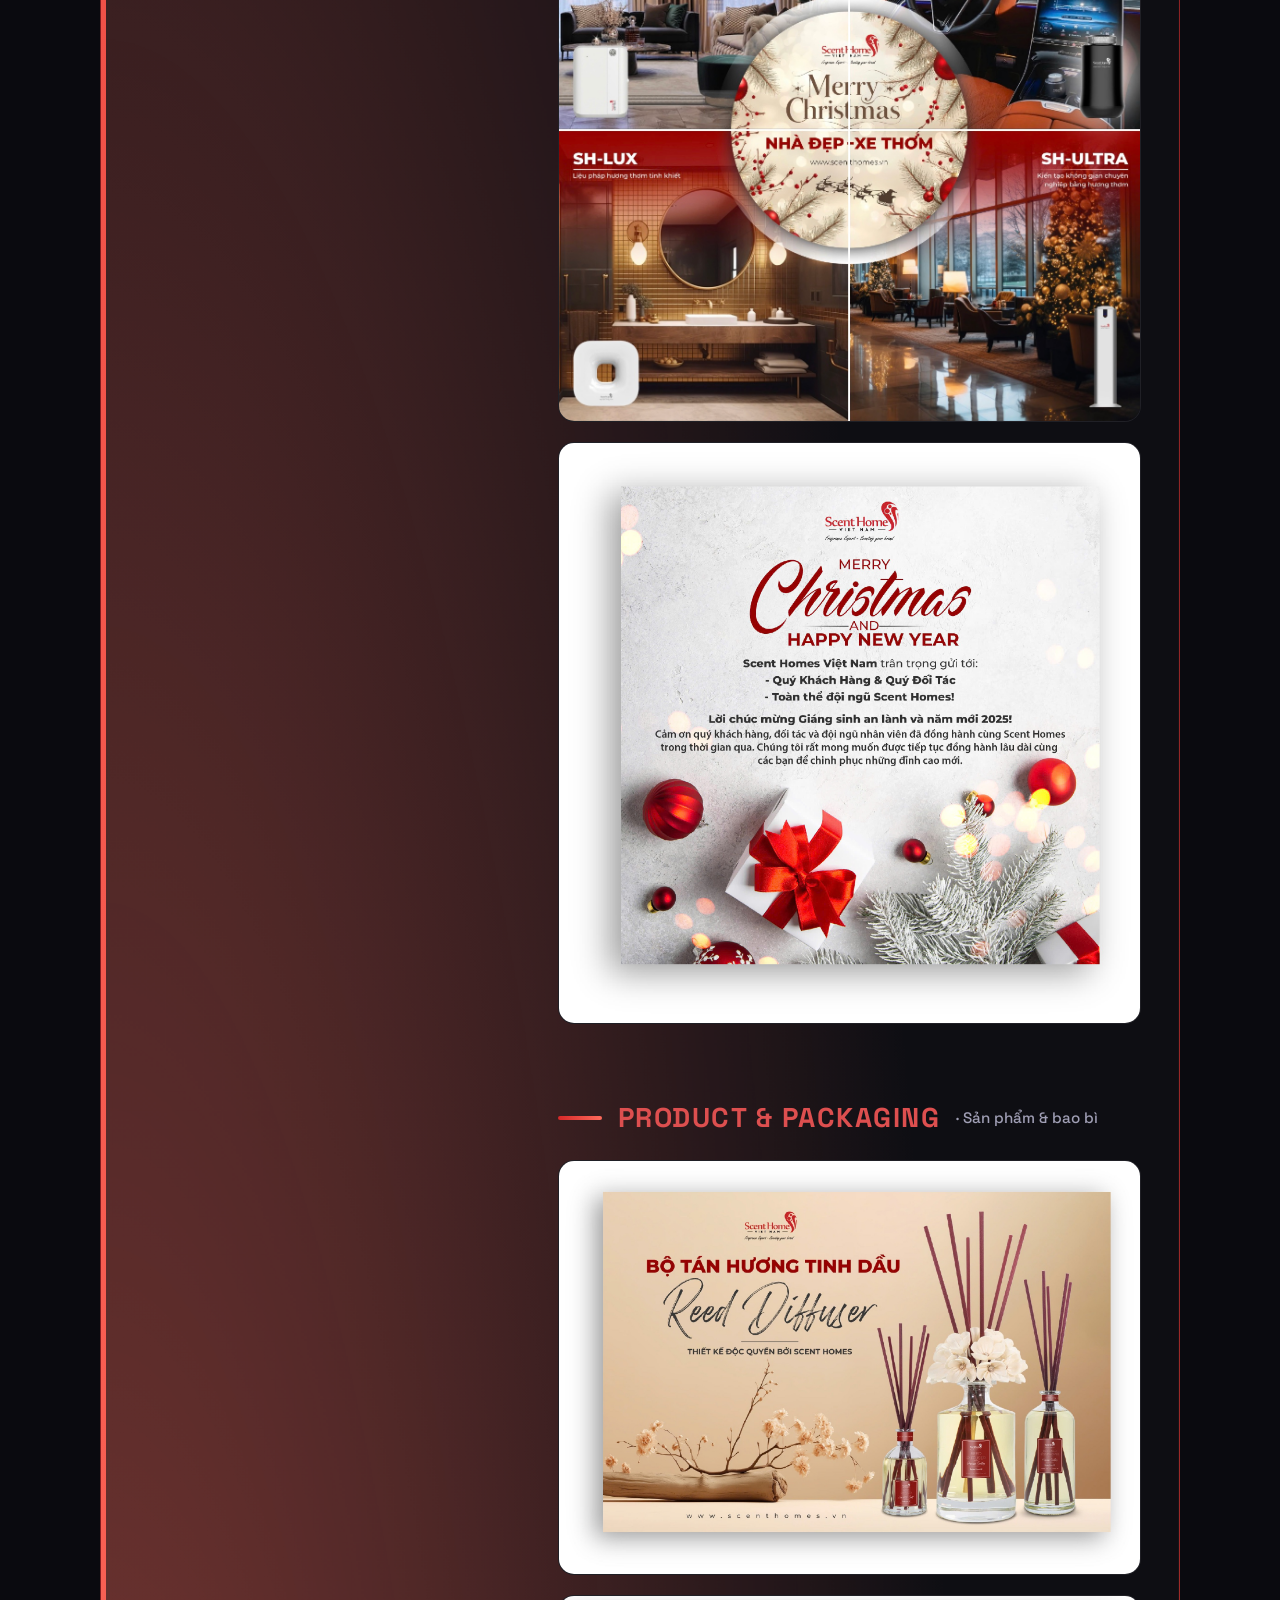
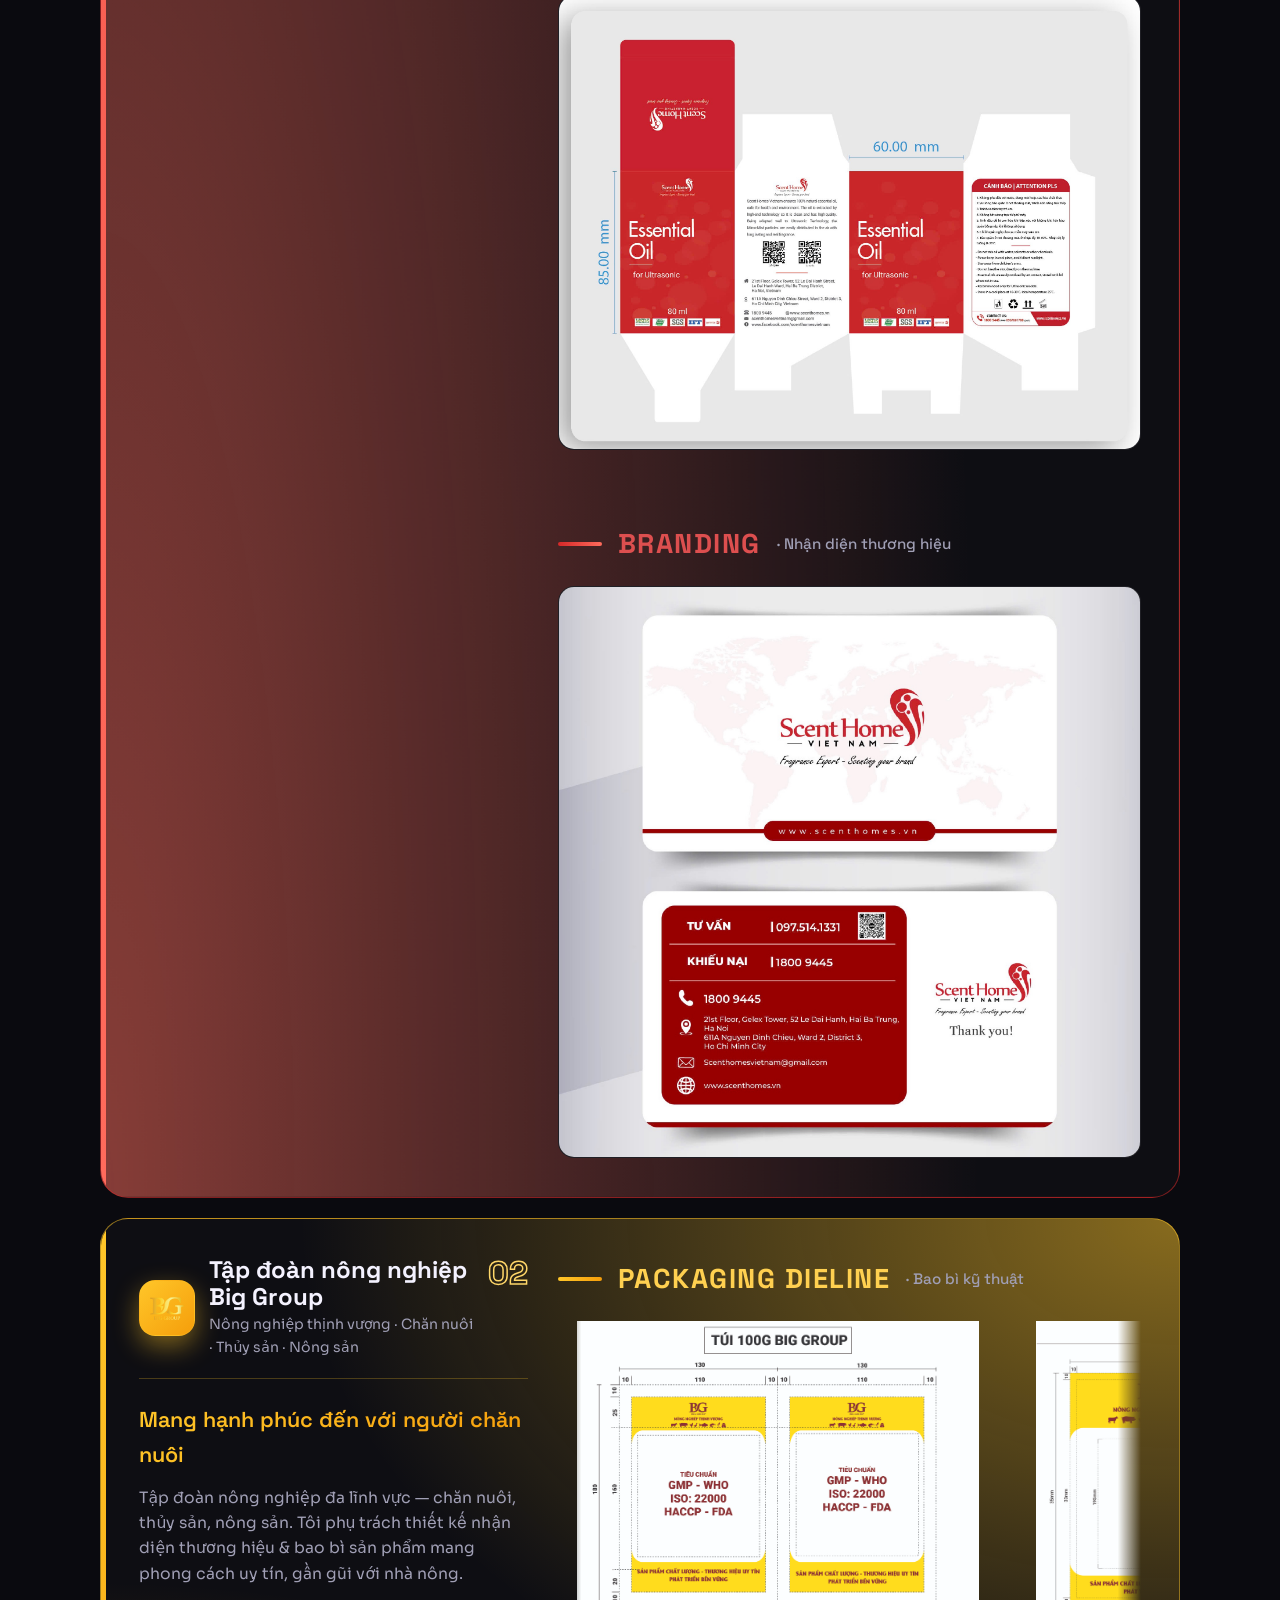
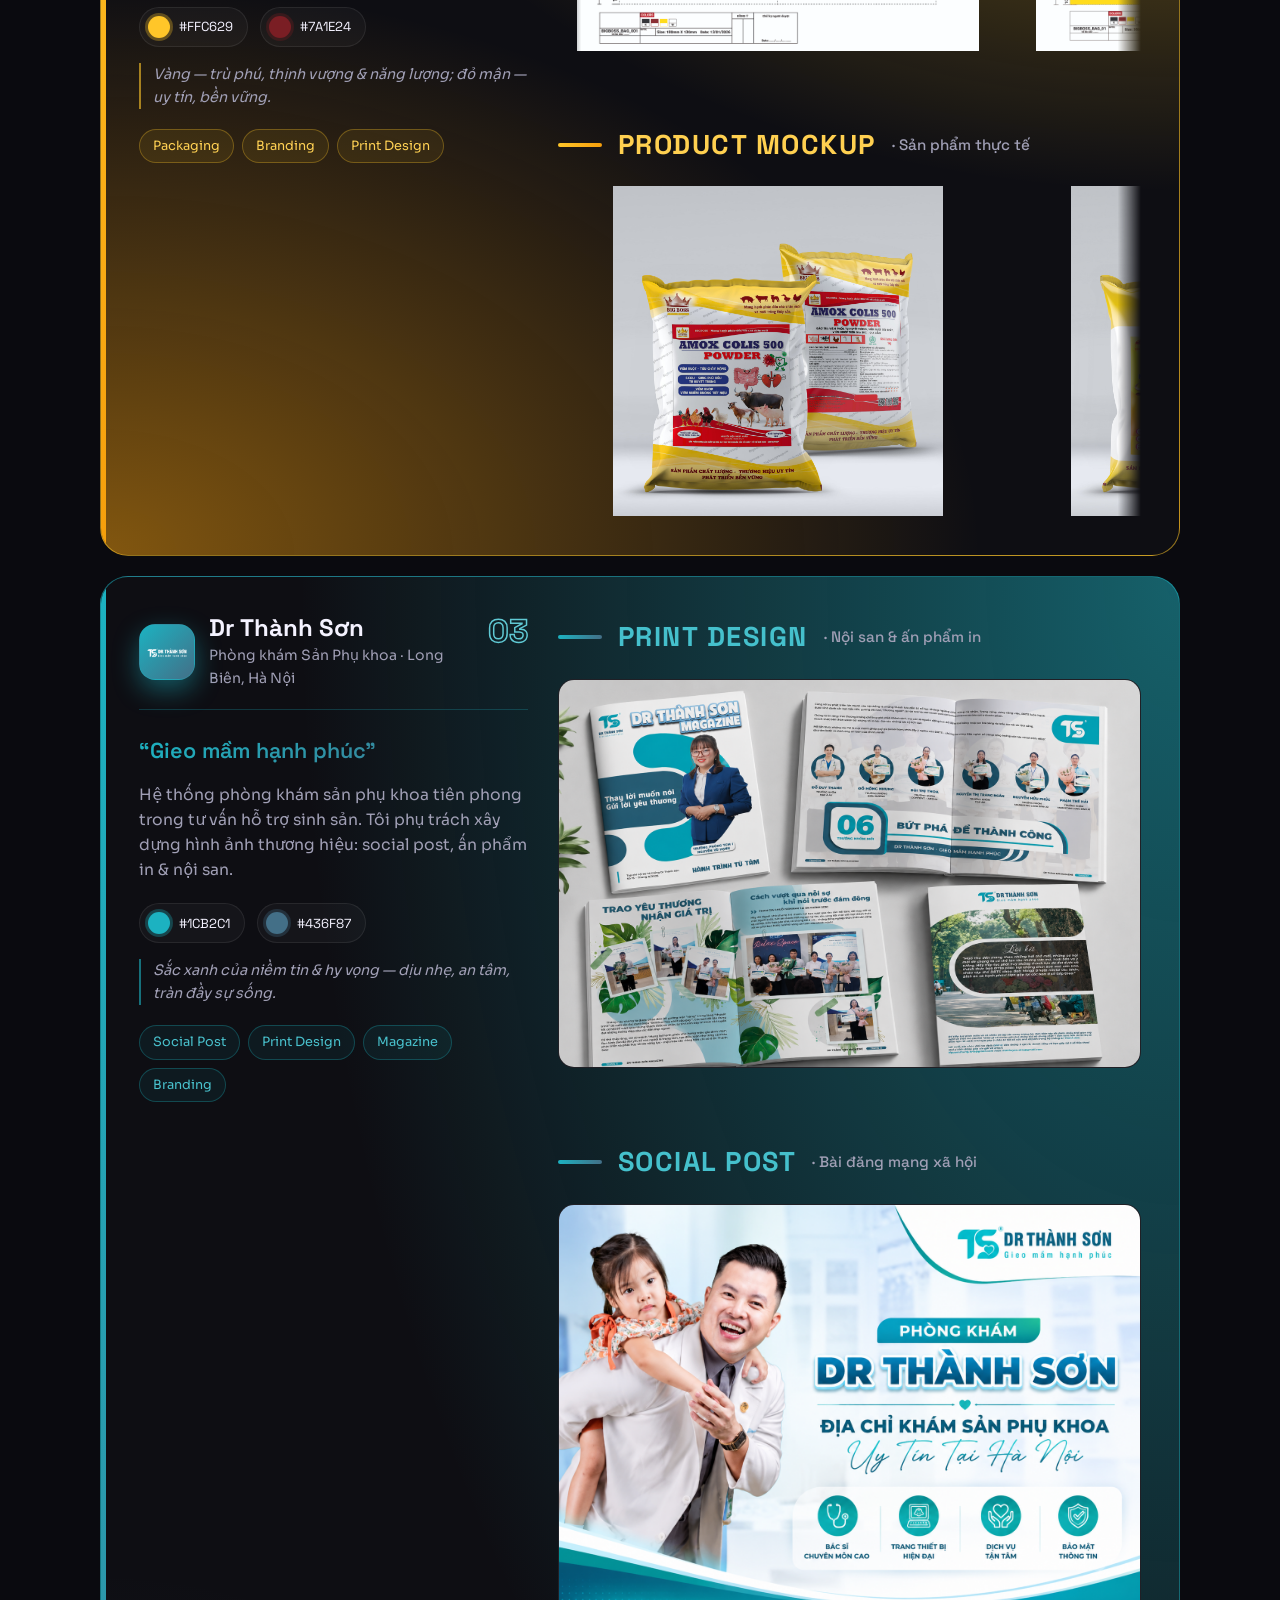
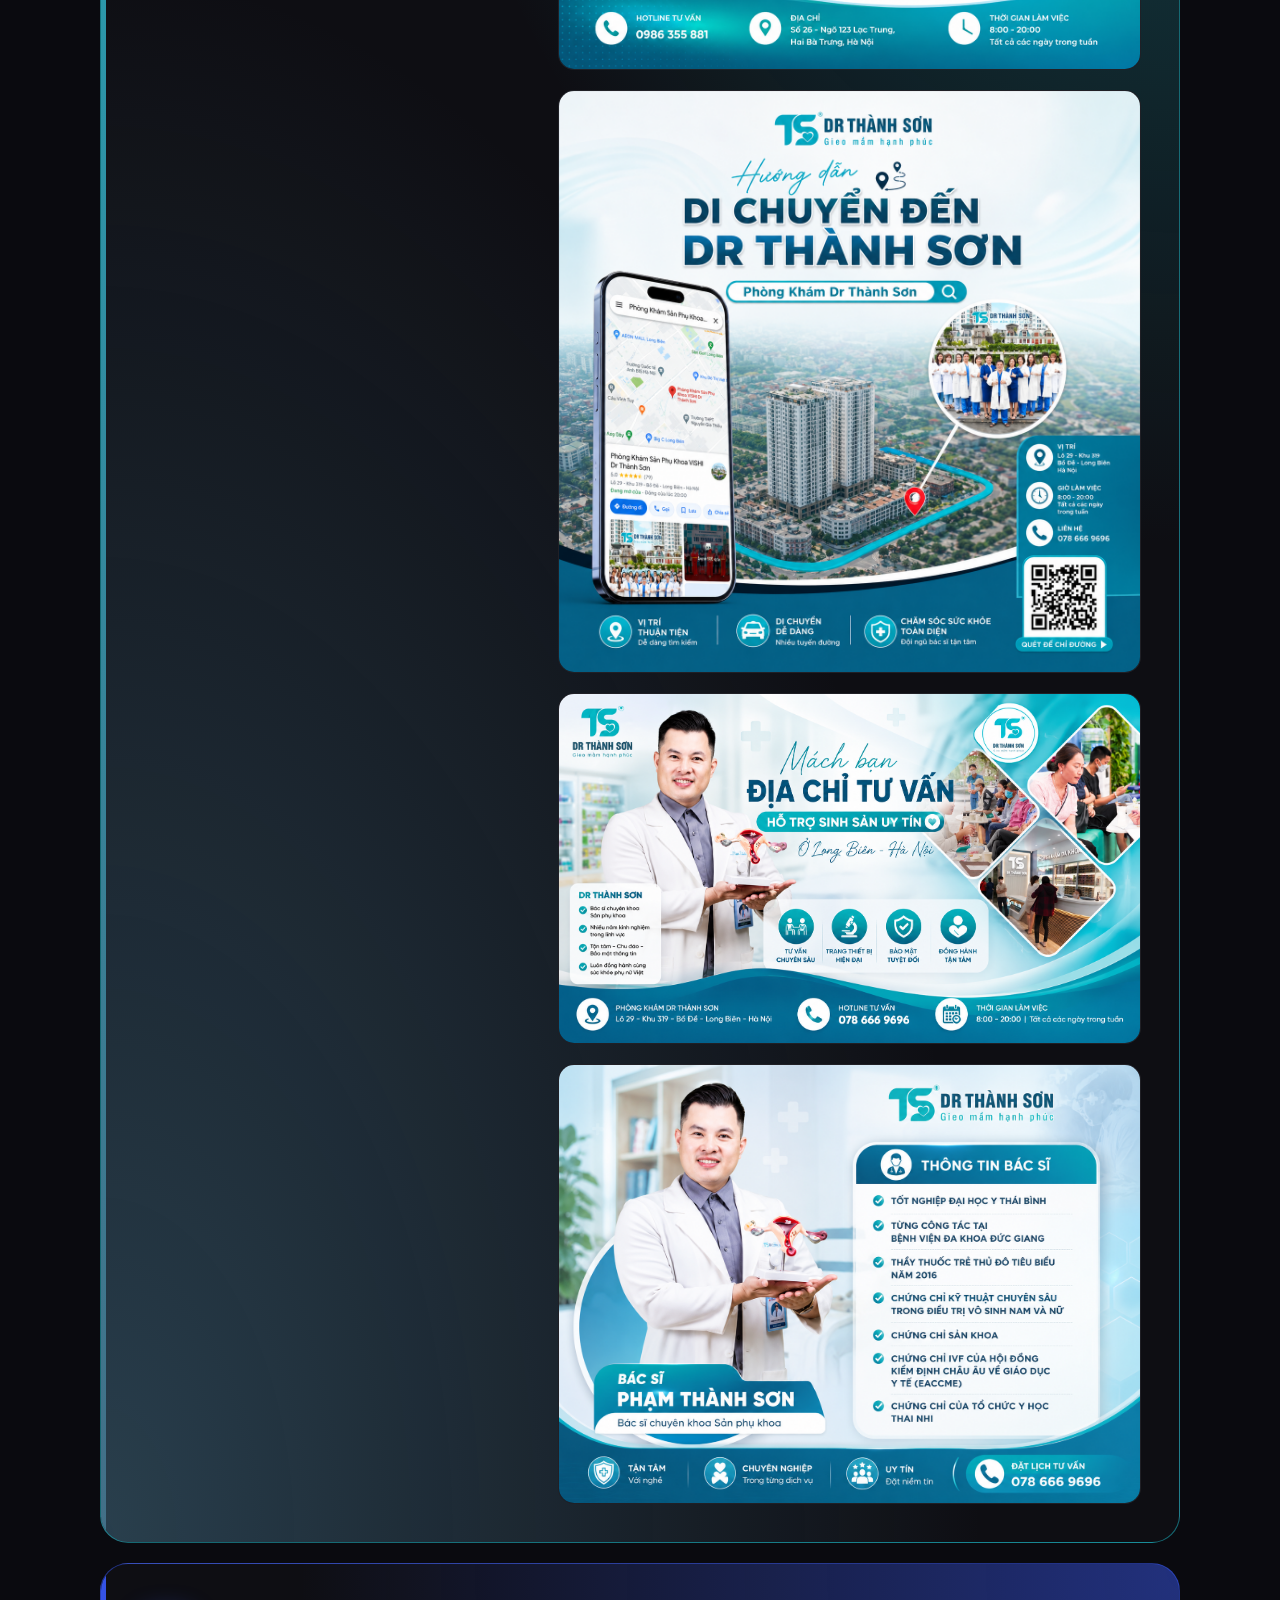
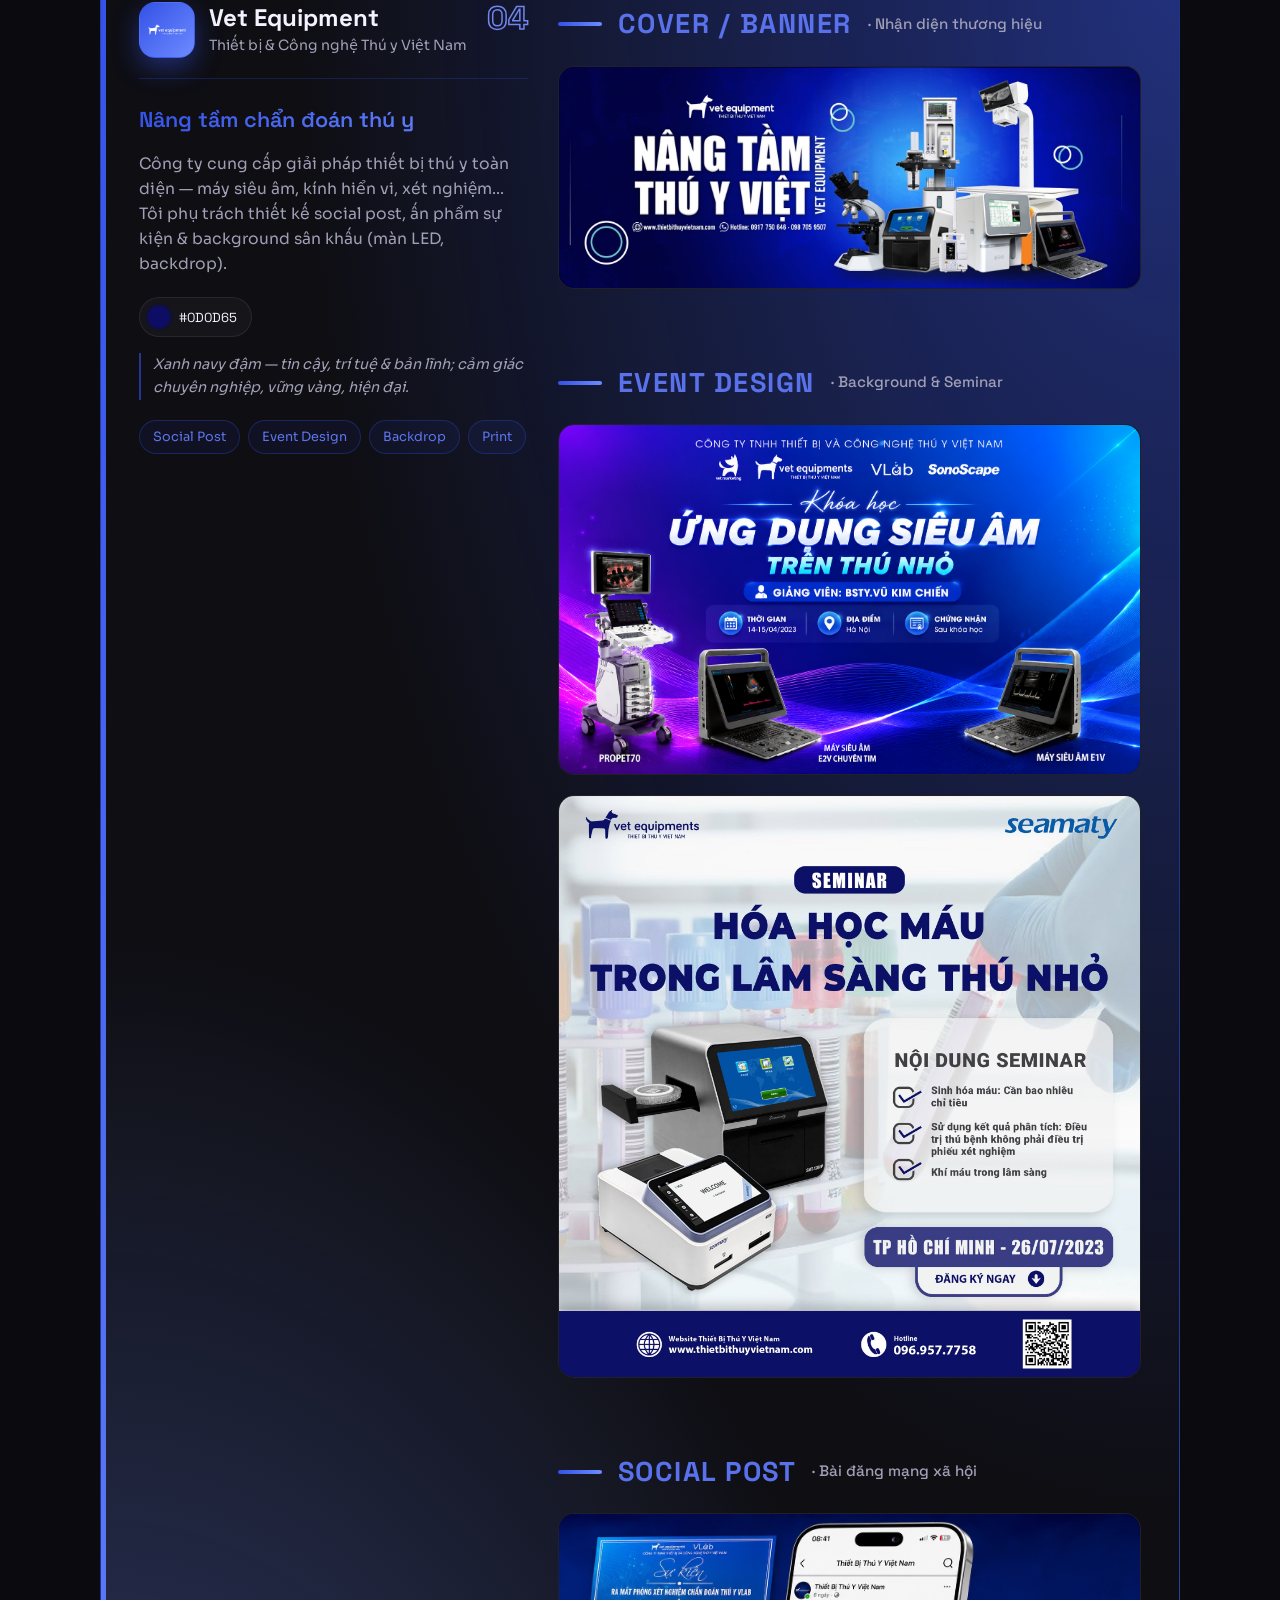
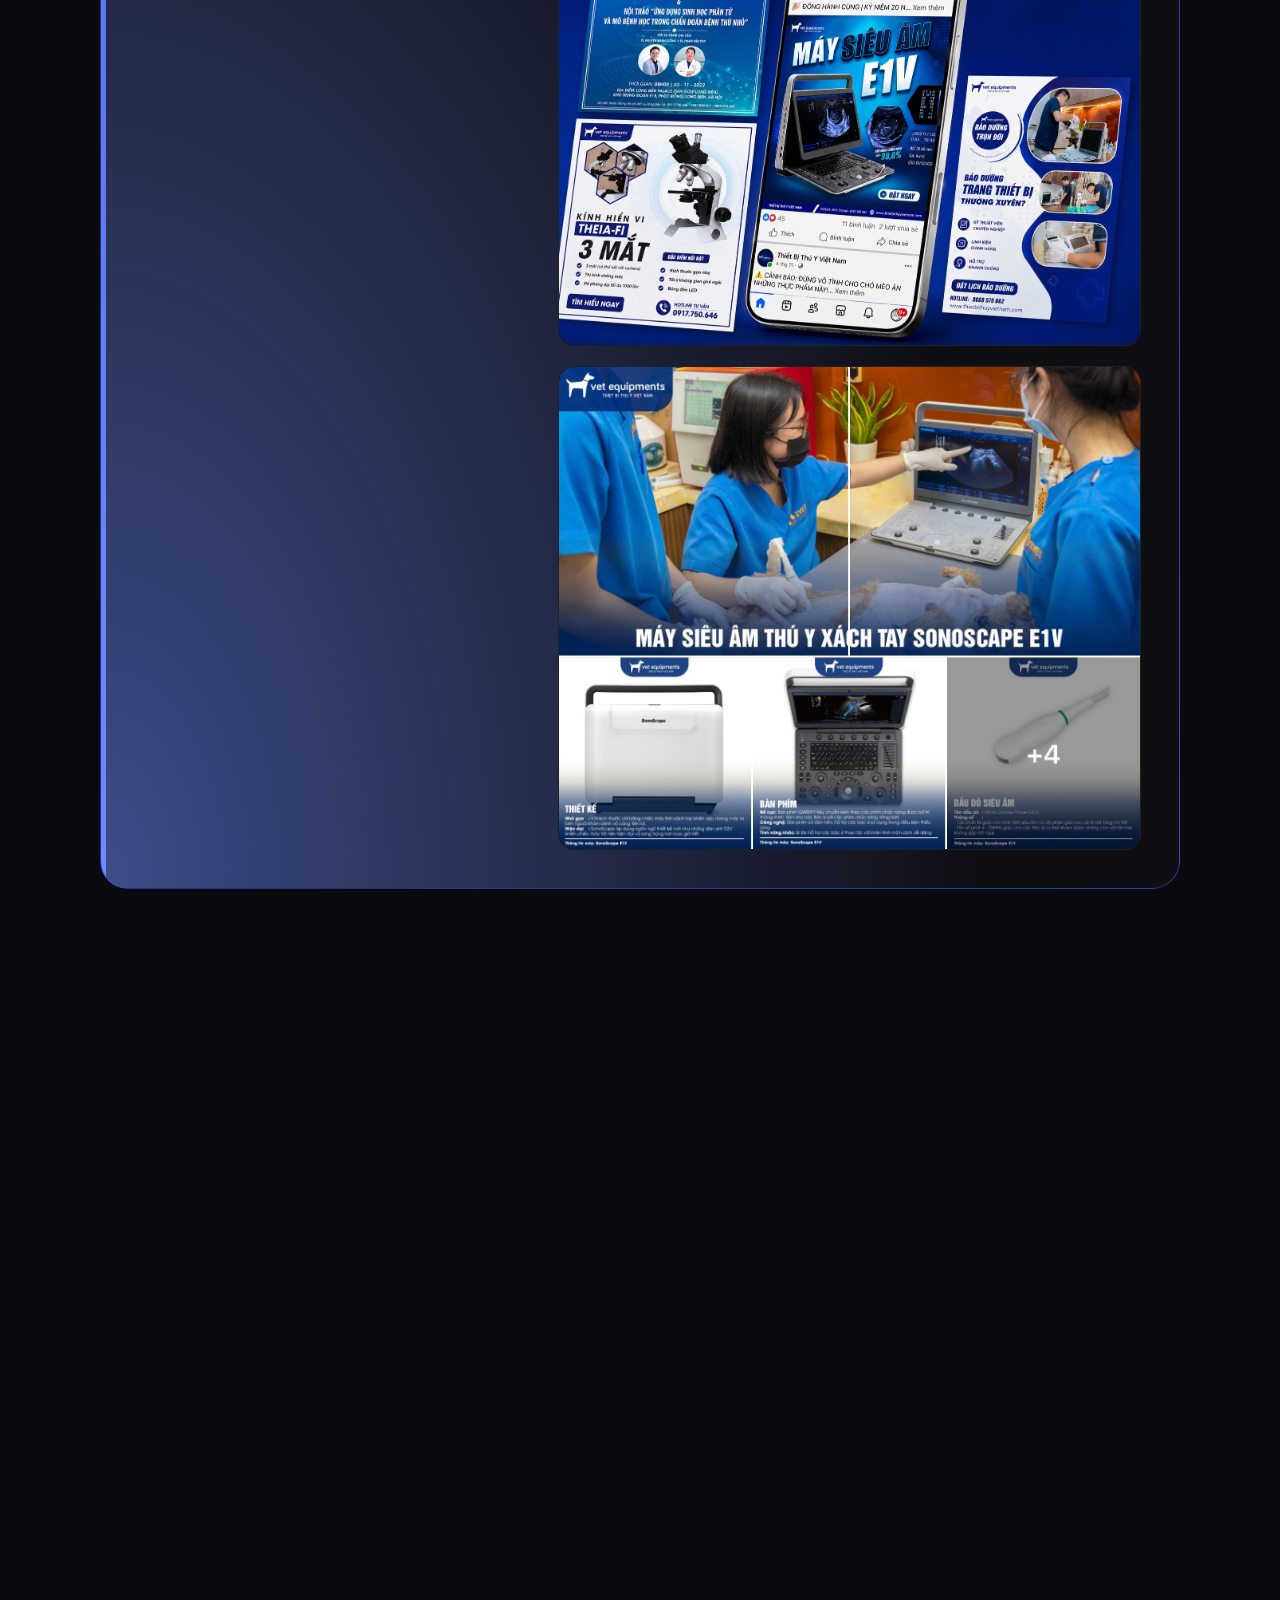
==== commit 1c66c60a: "update 29" ====
--- a/index.html
+++ b/index.html
@@ -469,17 +469,32 @@
 
         <div class="company__gallery">
           <div class="cat">
-            <h4 class="cat__title">Event Design <small>· Background LED &amp; Backdrop</small></h4>
+            <h4 class="cat__title">Cover / Banner <small>· Nhận diện thương hiệu</small></h4>
+            <figure class="shot" data-tilt>
+              <img src="assets/projects/vet/anh1.jpg" alt="Vet Equipment — banner Nâng tầm thú y Việt" loading="lazy" onerror="this.style.display='none';this.parentNode.classList.add('shot--empty');this.parentNode.setAttribute('data-empty','anh1.jpg');" />
+              <figcaption><b>Cover</b> Banner “Nâng tầm thú y Việt”</figcaption>
+            </figure>
+          </div>
+          <div class="cat">
+            <h4 class="cat__title">Event Design <small>· Background &amp; Seminar</small></h4>
             <figure class="shot" data-tilt>
               <img src="assets/projects/vet/event.jpg" alt="Event Design — background màn LED & backdrop khoá học siêu âm" loading="lazy" onerror="this.style.display='none';this.parentNode.classList.add('shot--empty');this.parentNode.setAttribute('data-empty','event.jpg');" />
               <figcaption><b>Event</b> Background LED &amp; Backdrop · Khoá học siêu âm thú nhỏ</figcaption>
             </figure>
+            <figure class="shot" data-tilt>
+              <img src="assets/projects/vet/anh2.jpg" alt="Vet Equipment — poster seminar Hóa học máu trong lâm sàng thú nhỏ" loading="lazy" onerror="this.style.display='none';this.parentNode.classList.add('shot--empty');this.parentNode.setAttribute('data-empty','anh2.jpg');" />
+              <figcaption><b>Seminar</b> Hóa học máu trong lâm sàng thú nhỏ</figcaption>
+            </figure>
           </div>
           <div class="cat">
             <h4 class="cat__title">Social Post <small>· Bài đăng mạng xã hội</small></h4>
             <figure class="shot" data-tilt>
               <img src="assets/projects/vet/social.jpg" alt="Social post — bộ ấn phẩm mạng xã hội Vet Equipment" loading="lazy" onerror="this.style.display='none';this.parentNode.classList.add('shot--empty');this.parentNode.setAttribute('data-empty','social.jpg');" />
               <figcaption><b>Social</b> Bộ ấn phẩm mạng xã hội (E1V · Sự kiện · Kính hiển vi · Bảo dưỡng)</figcaption>
+            </figure>
+            <figure class="shot" data-tilt>
+              <img src="assets/projects/vet/anh3.jpg" alt="Vet Equipment — post máy siêu âm thú y xách tay SonoScape E1V" loading="lazy" onerror="this.style.display='none';this.parentNode.classList.add('shot--empty');this.parentNode.setAttribute('data-empty','anh3.jpg');" />
+              <figcaption><b>Social</b> Máy siêu âm thú y xách tay SonoScape E1V</figcaption>
             </figure>
           </div>
         </div>
@@ -571,8 +586,8 @@
         <aside class="company__about">
           <div class="company__bar">
             <div class="company__id">
-              <span class="company__logo" data-initials="KF">
-                <img src="assets/projects/kingfarm/logo.png" alt="King Farm logo" class="company__logo-img" onload="this.parentNode.classList.add('has-logo')" onerror="this.remove()" />
+              <span class="company__logo company__logo--light" data-initials="KF">
+                <img src="assets/projects/kingfarm/logo10.png" alt="King Farm logo" class="company__logo-img" onload="this.parentNode.classList.add('has-logo')" onerror="this.remove()" />
               </span>
               <div class="company__idtext">
                 <h3 class="company__name">King Farm</h3>
@@ -628,21 +643,25 @@
         <img src="assets/projects/drts/logo.png" alt="Dr Thành Sơn" />
         <img src="assets/projects/vet/logo.png" alt="Vet Equipment" />
         <img src="assets/projects/vlab/logo.png" alt="VLab" />
+        <img src="assets/projects/kingfarm/logo20.png" alt="King Farm" />
         <img src="assets/projects/scent/logo.png" alt="" aria-hidden="true" />
         <img src="assets/projects/bigboss/logo.png" alt="" aria-hidden="true" />
         <img src="assets/projects/drts/logo.png" alt="" aria-hidden="true" />
         <img src="assets/projects/vet/logo.png" alt="" aria-hidden="true" />
         <img src="assets/projects/vlab/logo.png" alt="" aria-hidden="true" />
+        <img src="assets/projects/kingfarm/logo20.png" alt="" aria-hidden="true" />
         <img src="assets/projects/scent/logo.png" alt="" aria-hidden="true" />
         <img src="assets/projects/bigboss/logo.png" alt="" aria-hidden="true" />
         <img src="assets/projects/drts/logo.png" alt="" aria-hidden="true" />
         <img src="assets/projects/vet/logo.png" alt="" aria-hidden="true" />
         <img src="assets/projects/vlab/logo.png" alt="" aria-hidden="true" />
+        <img src="assets/projects/kingfarm/logo20.png" alt="" aria-hidden="true" />
         <img src="assets/projects/scent/logo.png" alt="" aria-hidden="true" />
         <img src="assets/projects/bigboss/logo.png" alt="" aria-hidden="true" />
         <img src="assets/projects/drts/logo.png" alt="" aria-hidden="true" />
         <img src="assets/projects/vet/logo.png" alt="" aria-hidden="true" />
         <img src="assets/projects/vlab/logo.png" alt="" aria-hidden="true" />
+        <img src="assets/projects/kingfarm/logo20.png" alt="" aria-hidden="true" />
       </div>
     </div>
   </div>
--- a/style.css
+++ b/style.css
@@ -226,6 +226,8 @@
 /* Khi có logo: nền tối trung tính để logo (thường màu trắng) nổi rõ, tách khỏi màu thương hiệu */
 .company__logo.has-logo{border:1px solid color-mix(in srgb,var(--c1) 30%,transparent)}
 .company__logo.has-logo::before{display:none}
+/* Logo màu (không phải trắng) cần nền sáng để hiện rõ */
+.company__logo--light.has-logo{background:#fff;border-color:rgba(0,0,0,.1)}
 .company__logo-img{position:absolute;inset:0;width:100%;height:100%;object-fit:contain;padding:6px}
 .company__name{font-size:1.5rem;line-height:1.12}
 .company__role{color:var(--muted);font-size:.88rem;margin-top:2px}
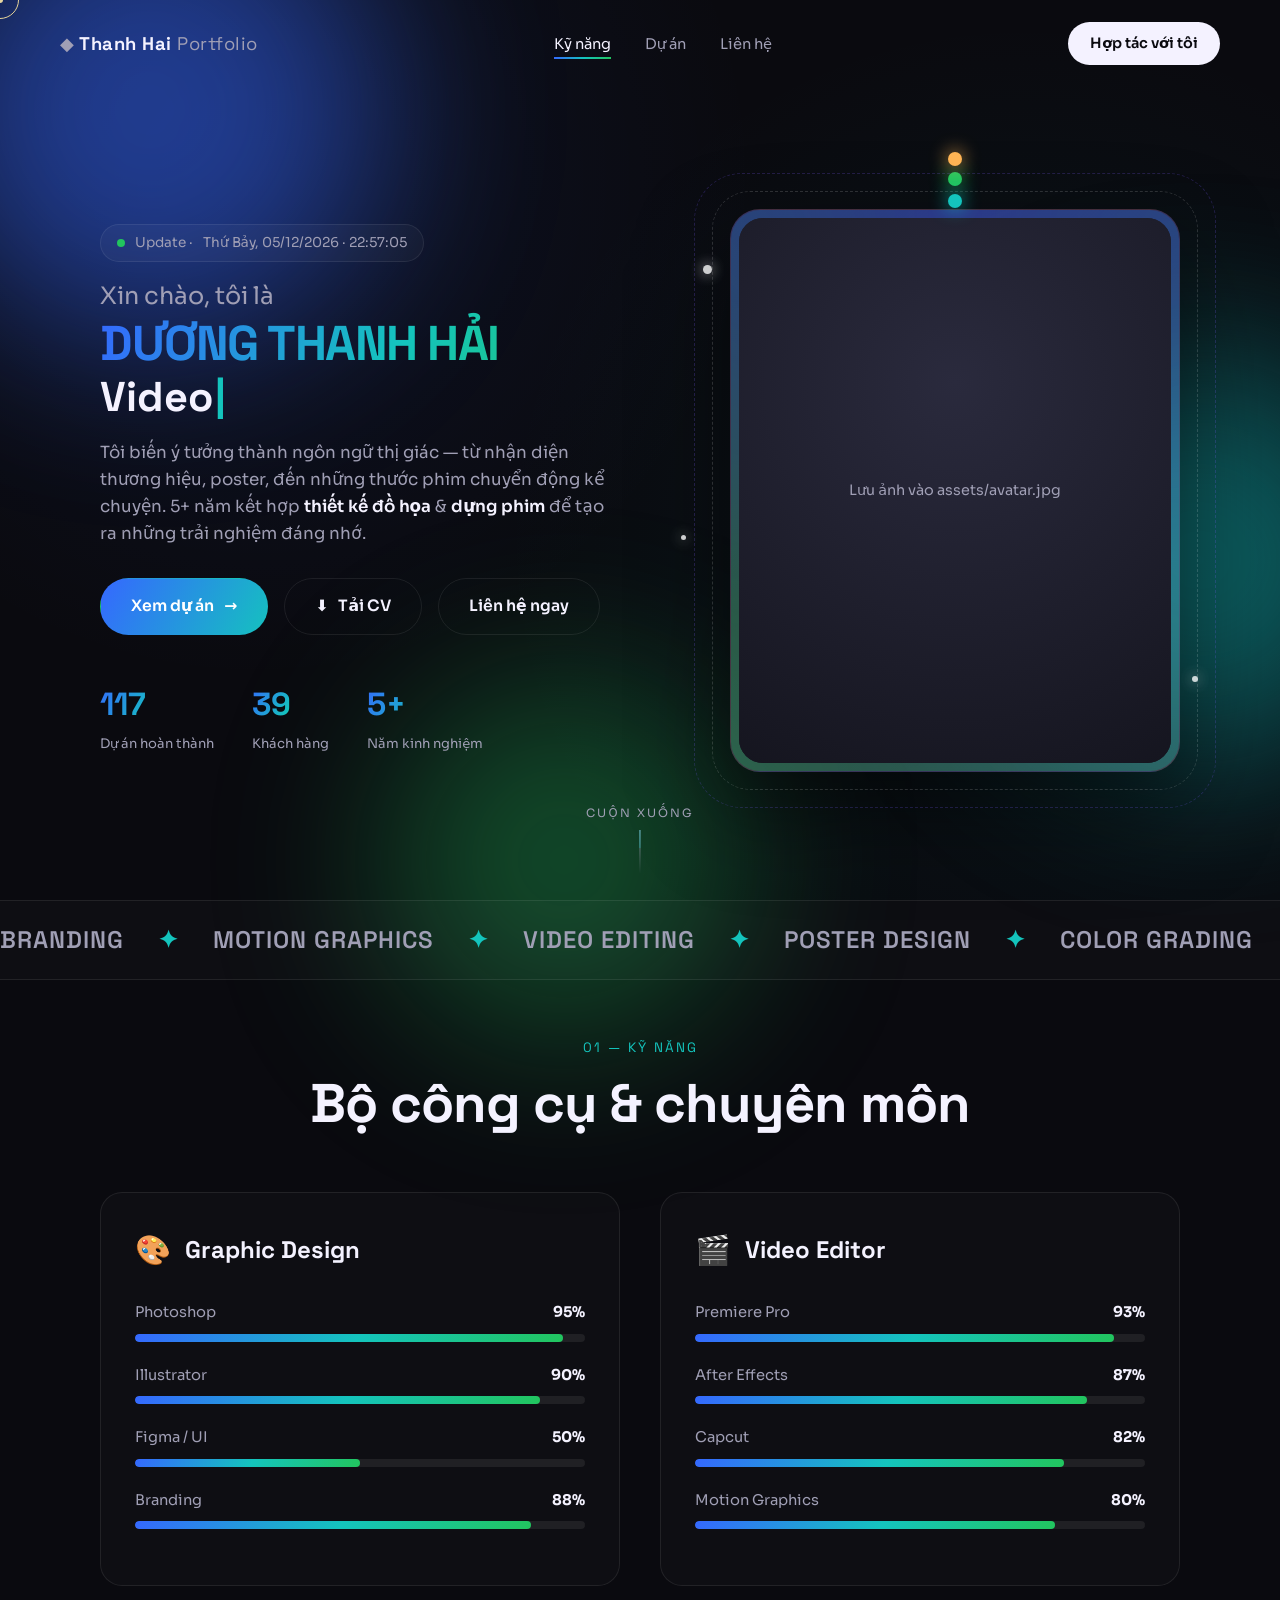
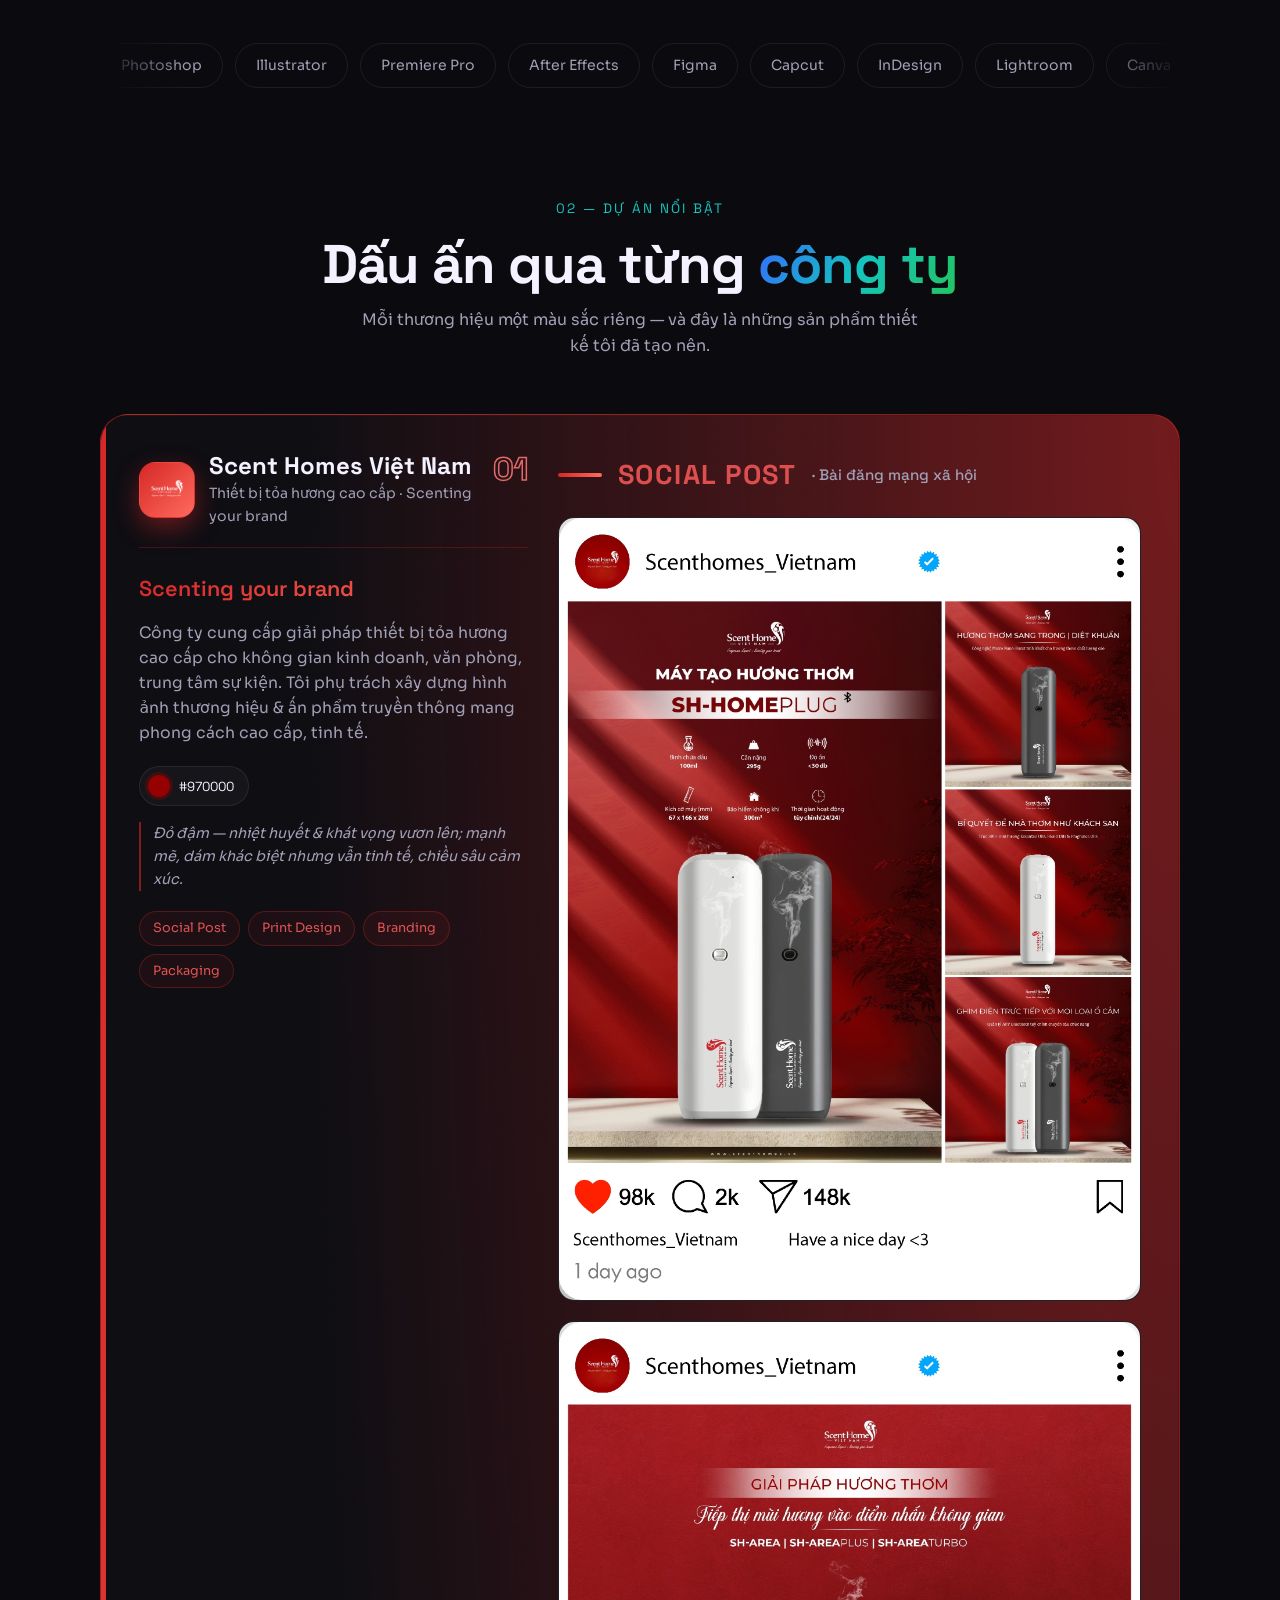
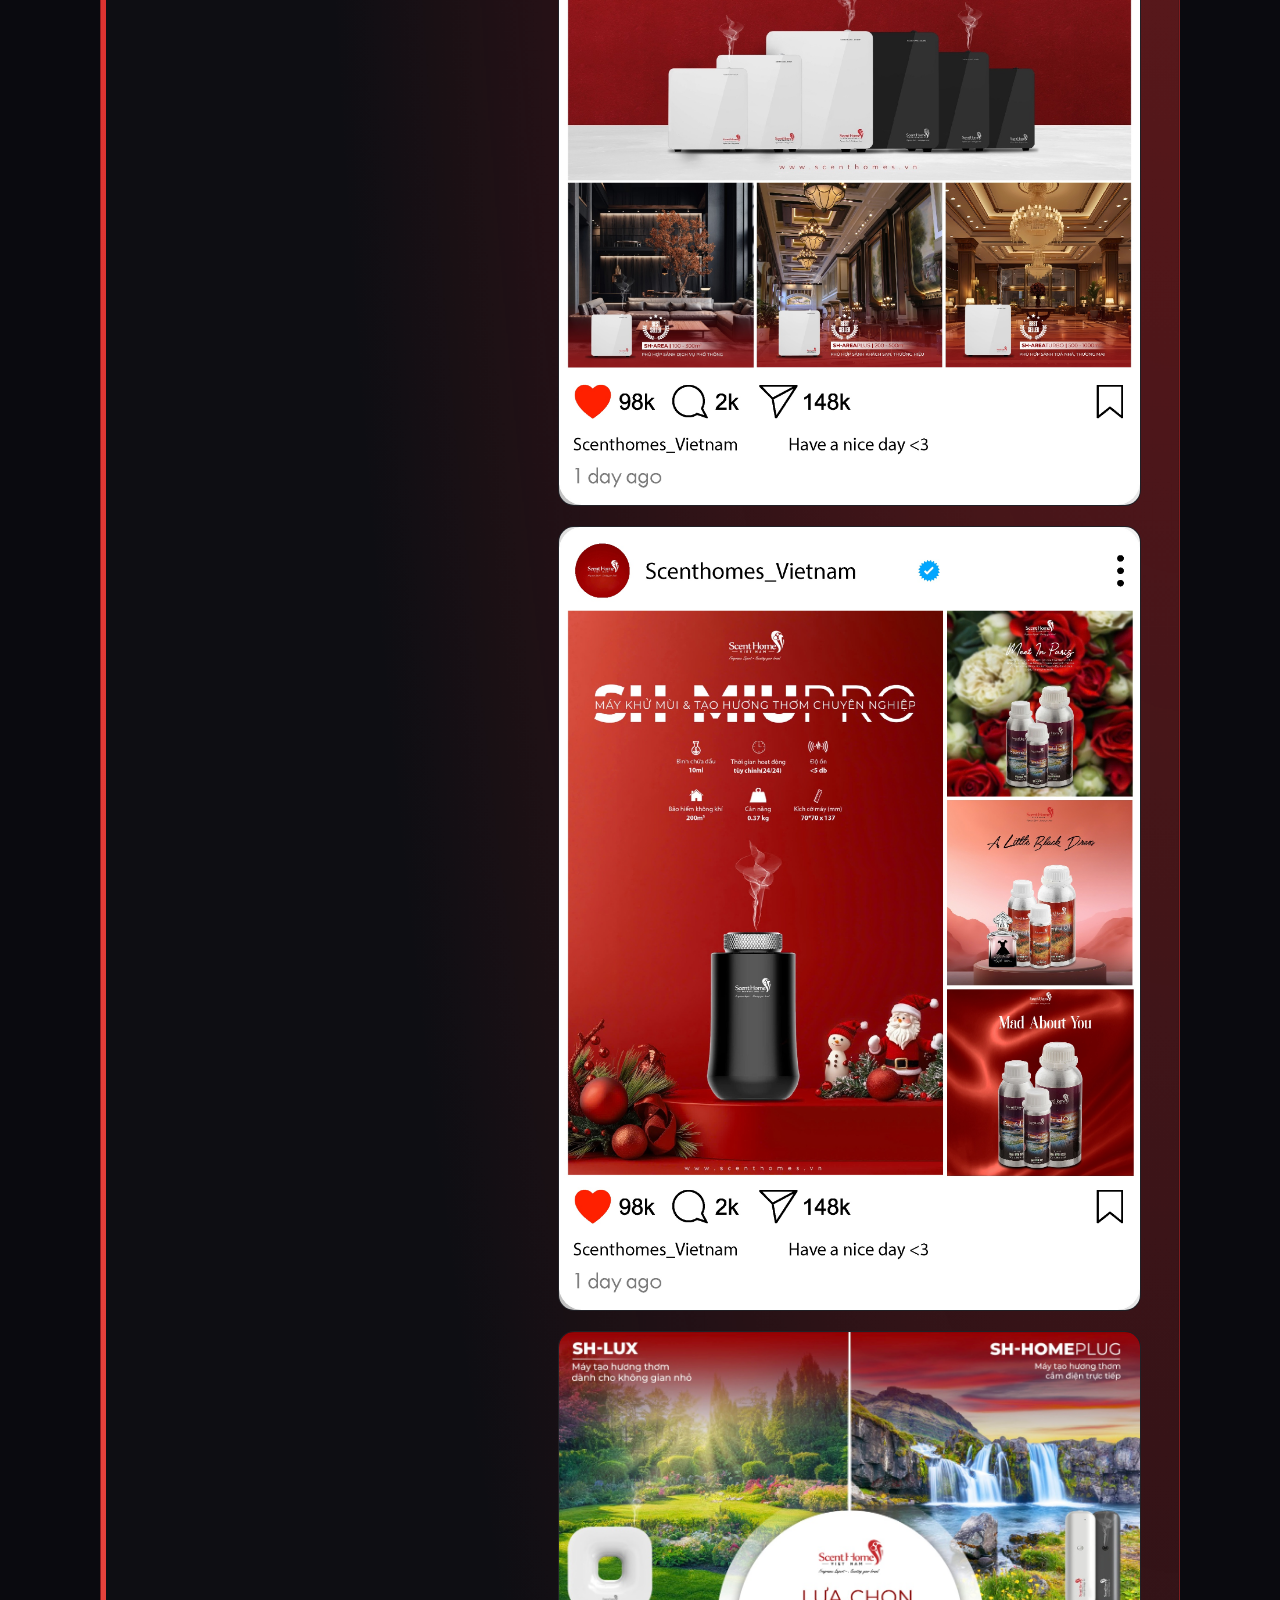
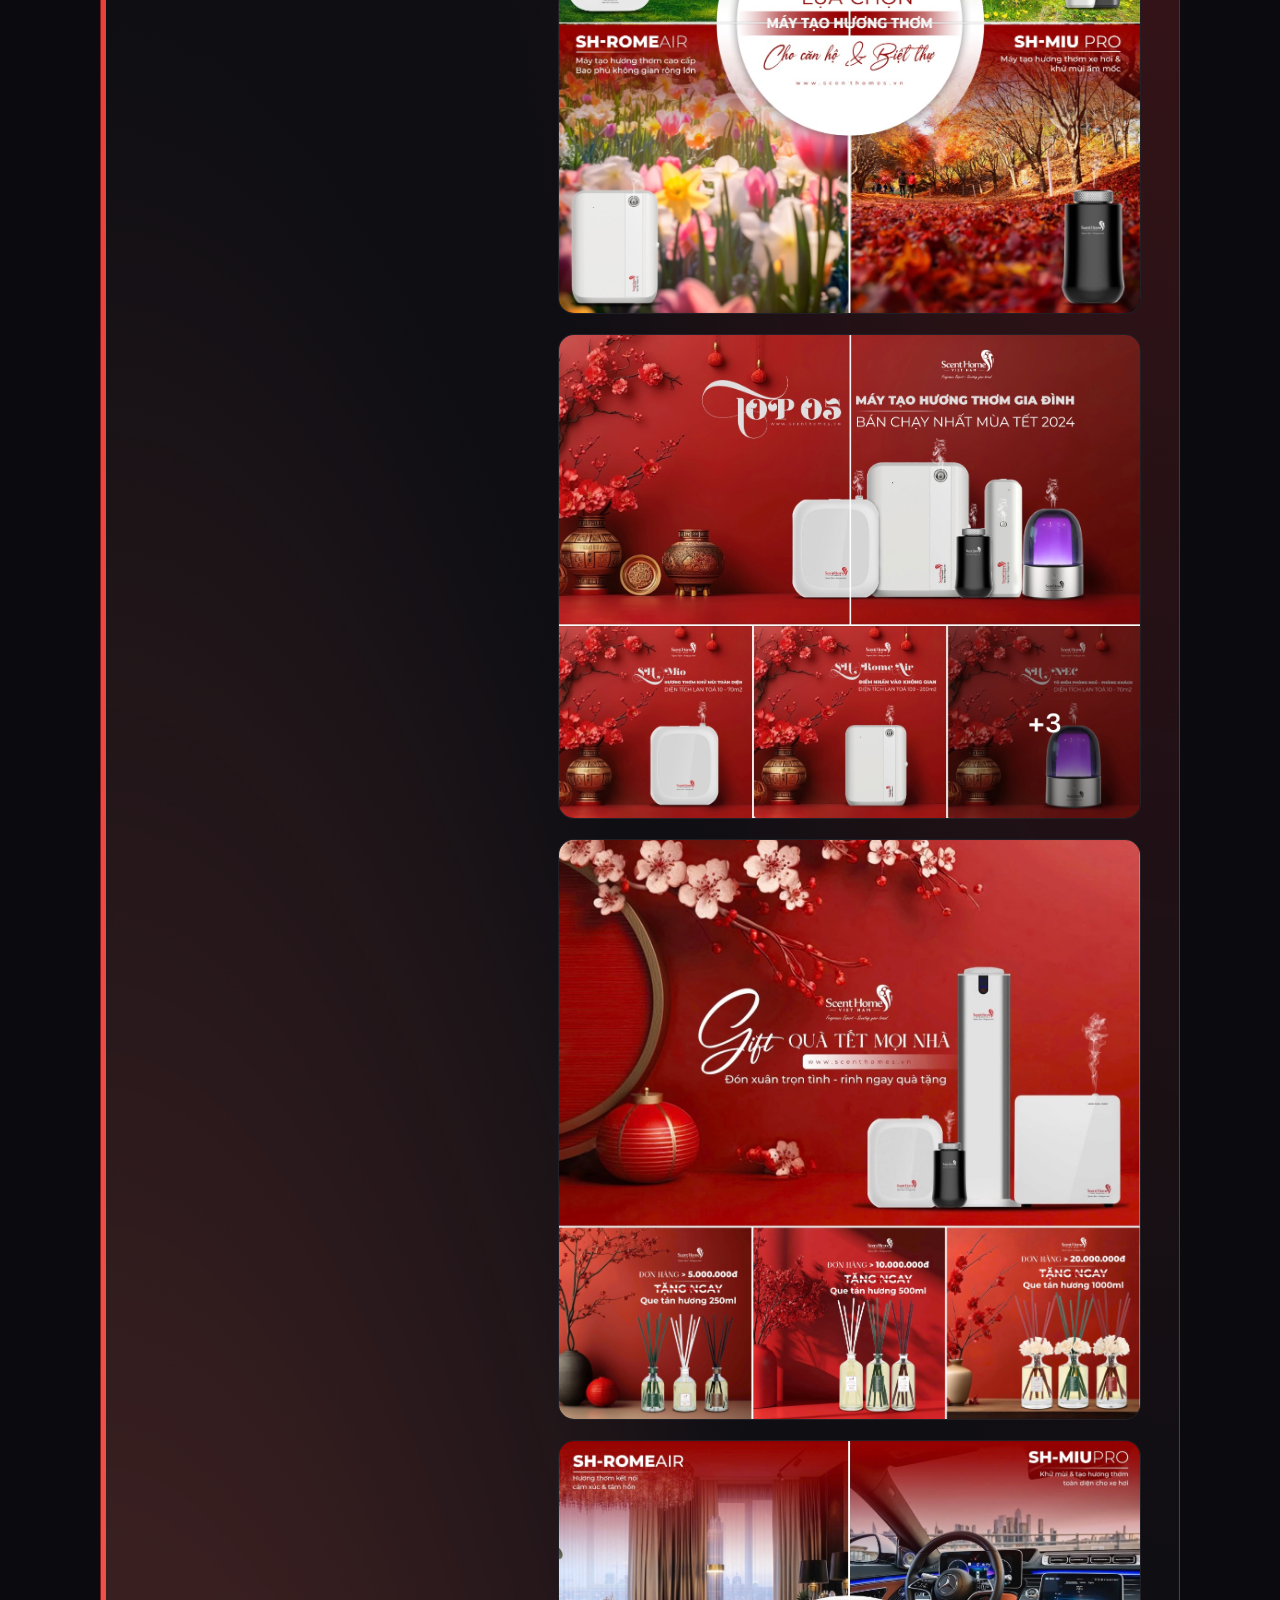
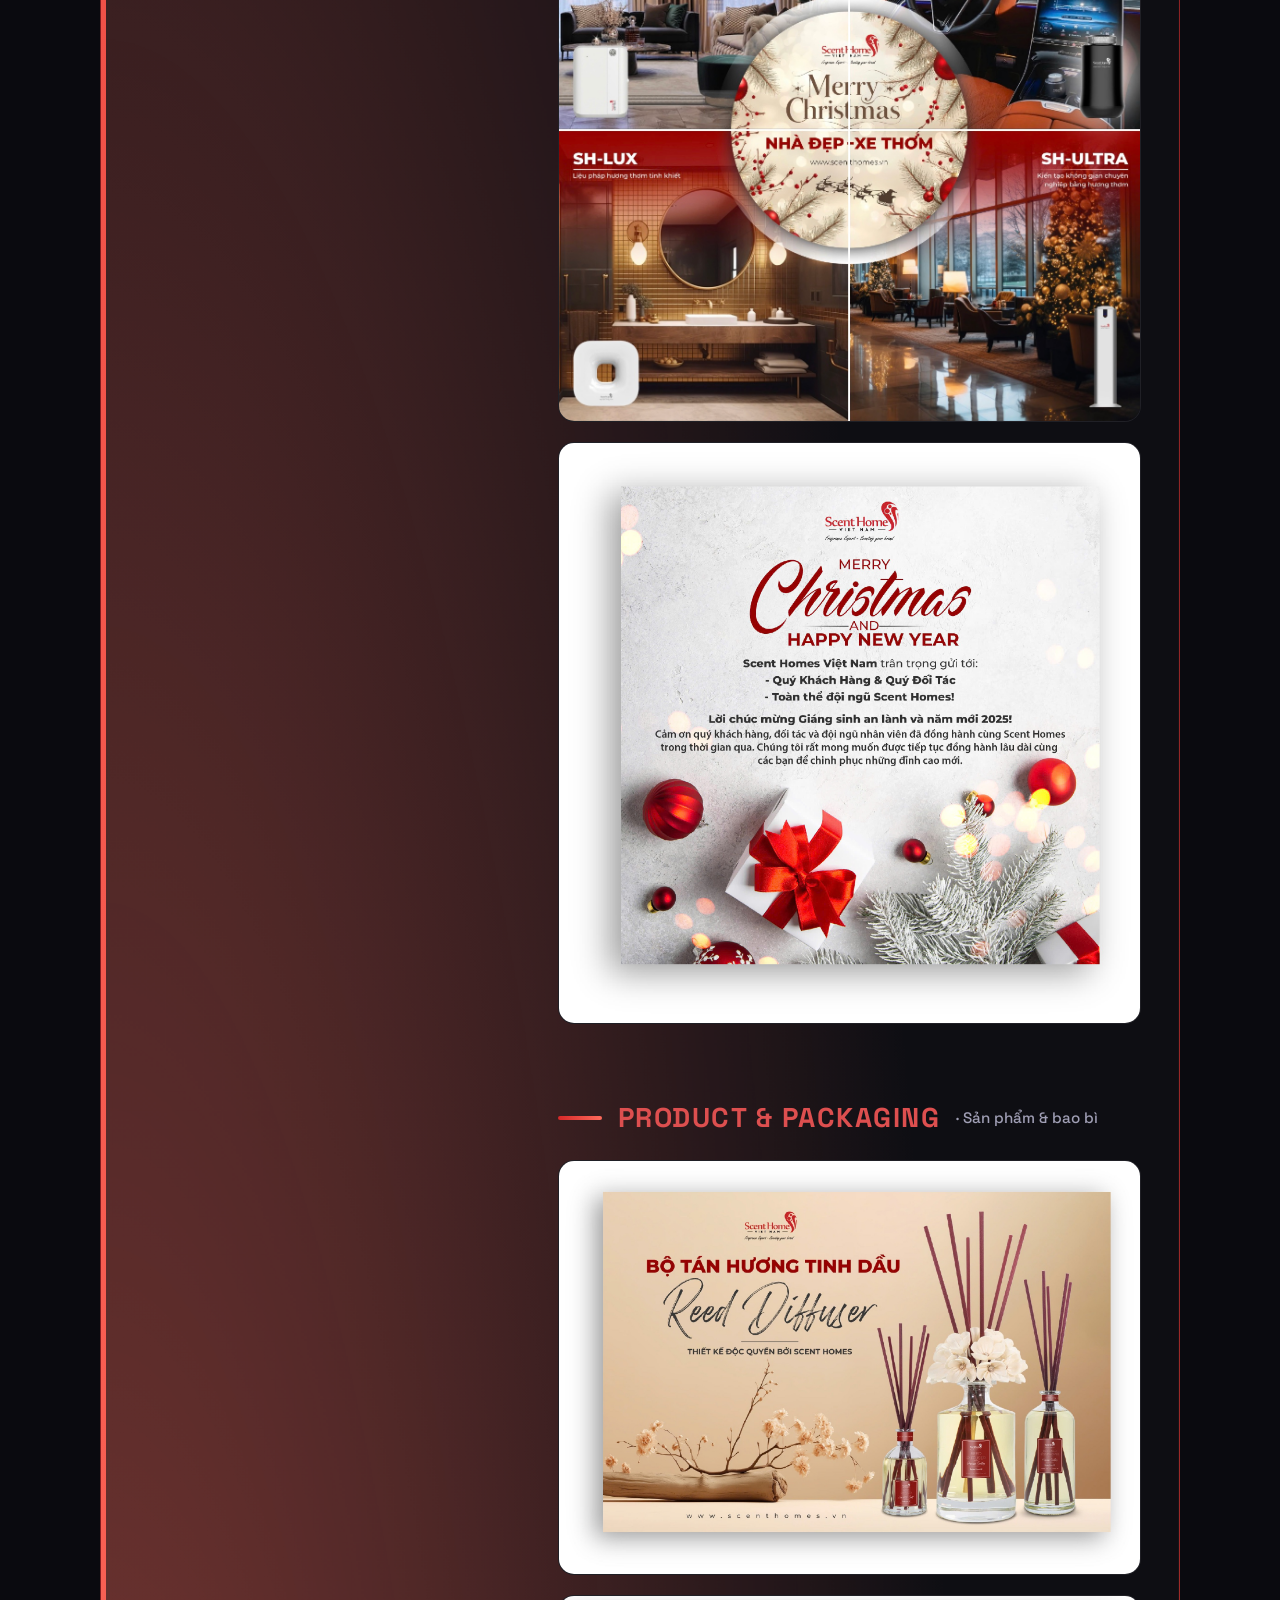
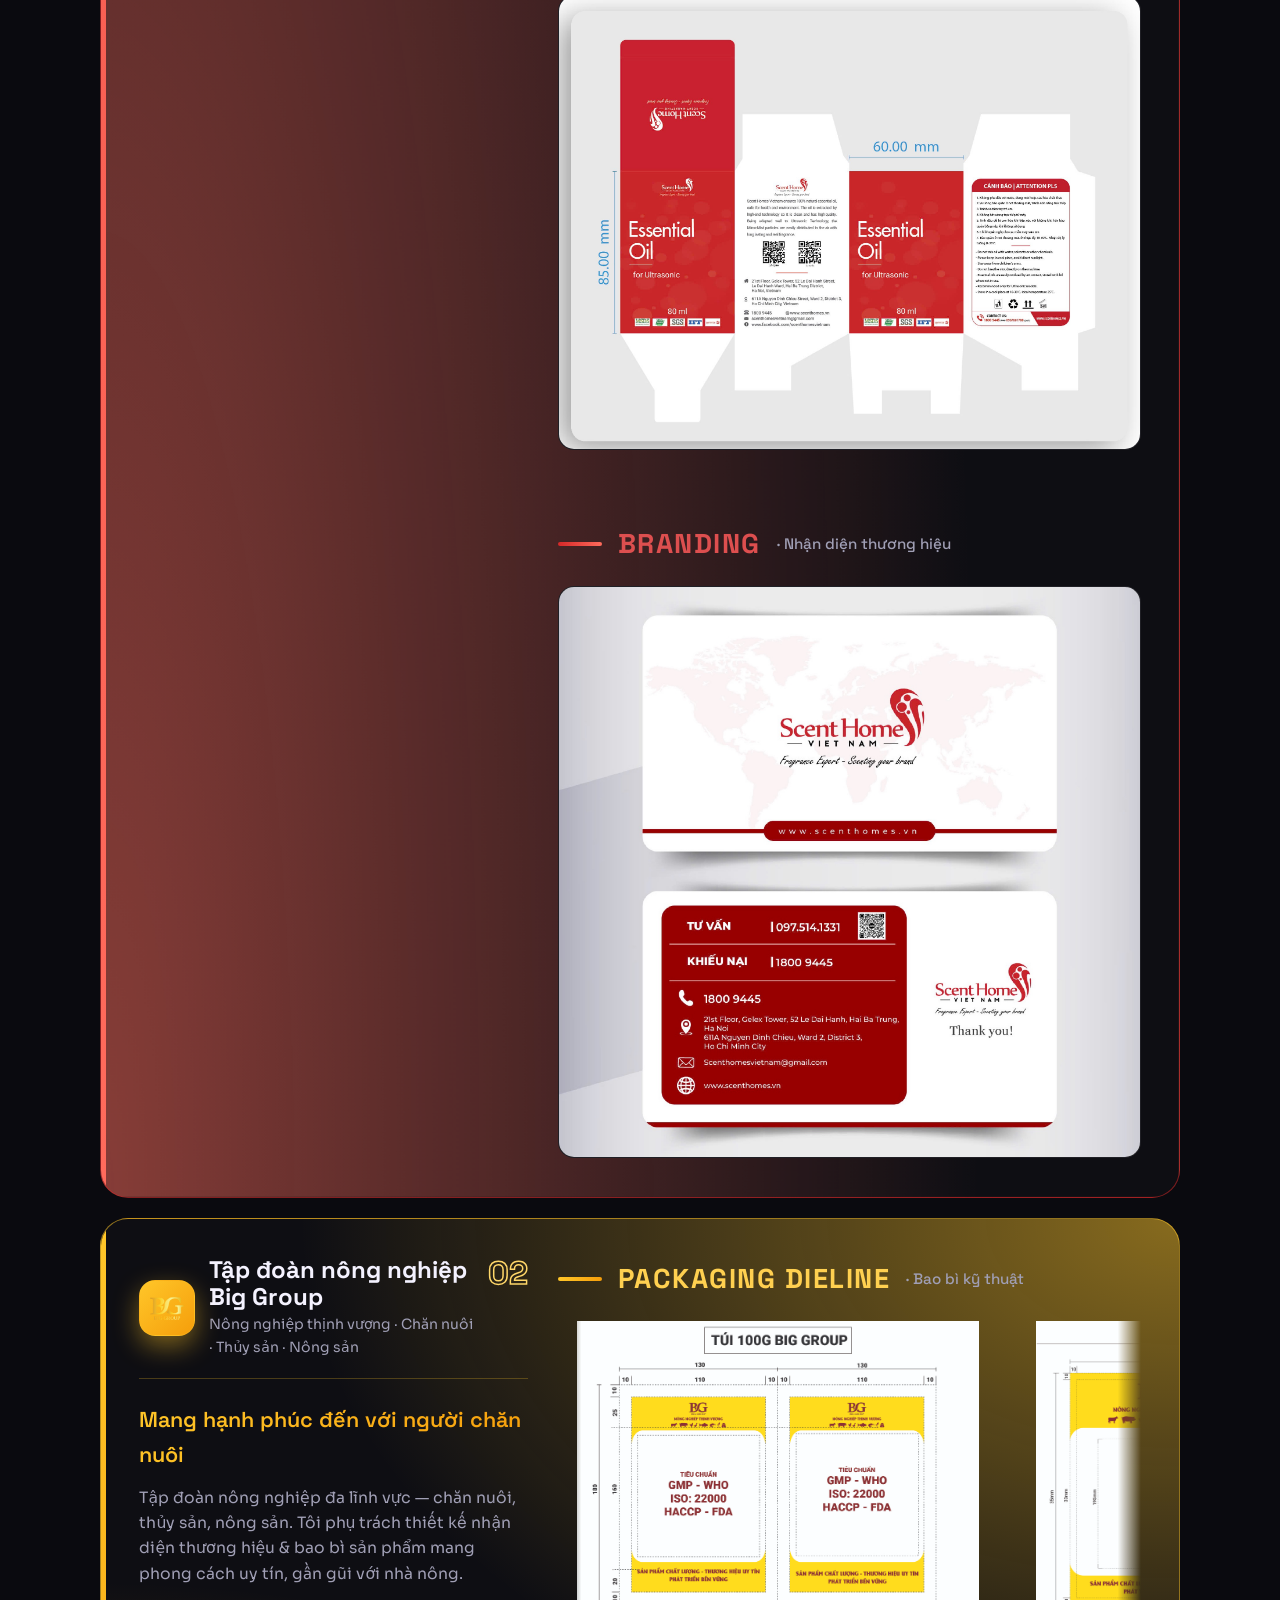
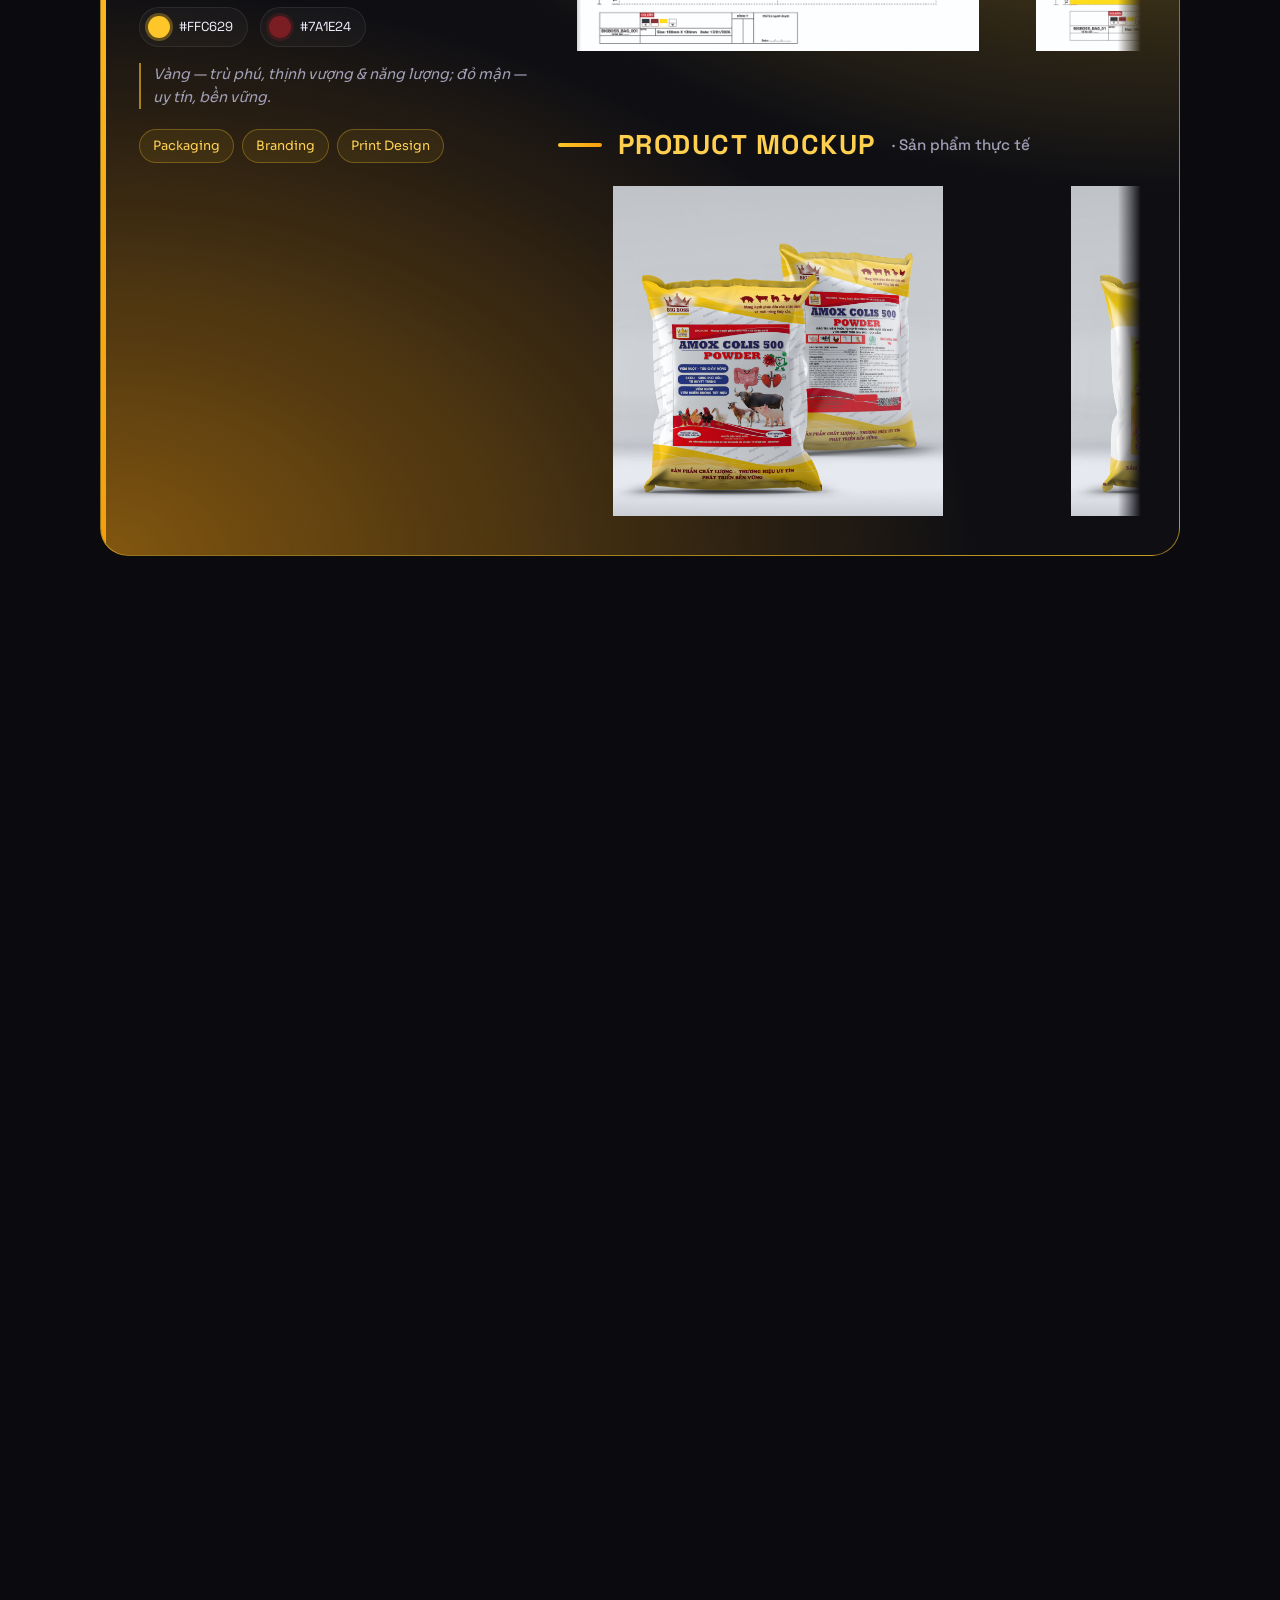
==== commit a5821b54: "Thêm CV và nút Tải CV ở Hero Co-Authored-By: Claude Opus 4.8 <noreply@anthropic.com>" ====
--- a/index.html
+++ b/index.html
@@ -62,6 +62,9 @@
         <div class="hero__actions reveal" data-reveal style="--d:.45s">
           <a href="#work" class="btn btn--primary" data-magnetic>
             Xem dự án <span class="btn__arrow">→</span>
+          </a>
+          <a href="cv.html" class="btn btn--ghost" target="_blank" rel="noopener" data-magnetic>
+            <span class="btn__ic">⬇</span> Tải CV
           </a>
           <a href="#contact" class="btn btn--ghost" data-magnetic>Liên hệ ngay</a>
         </div>
